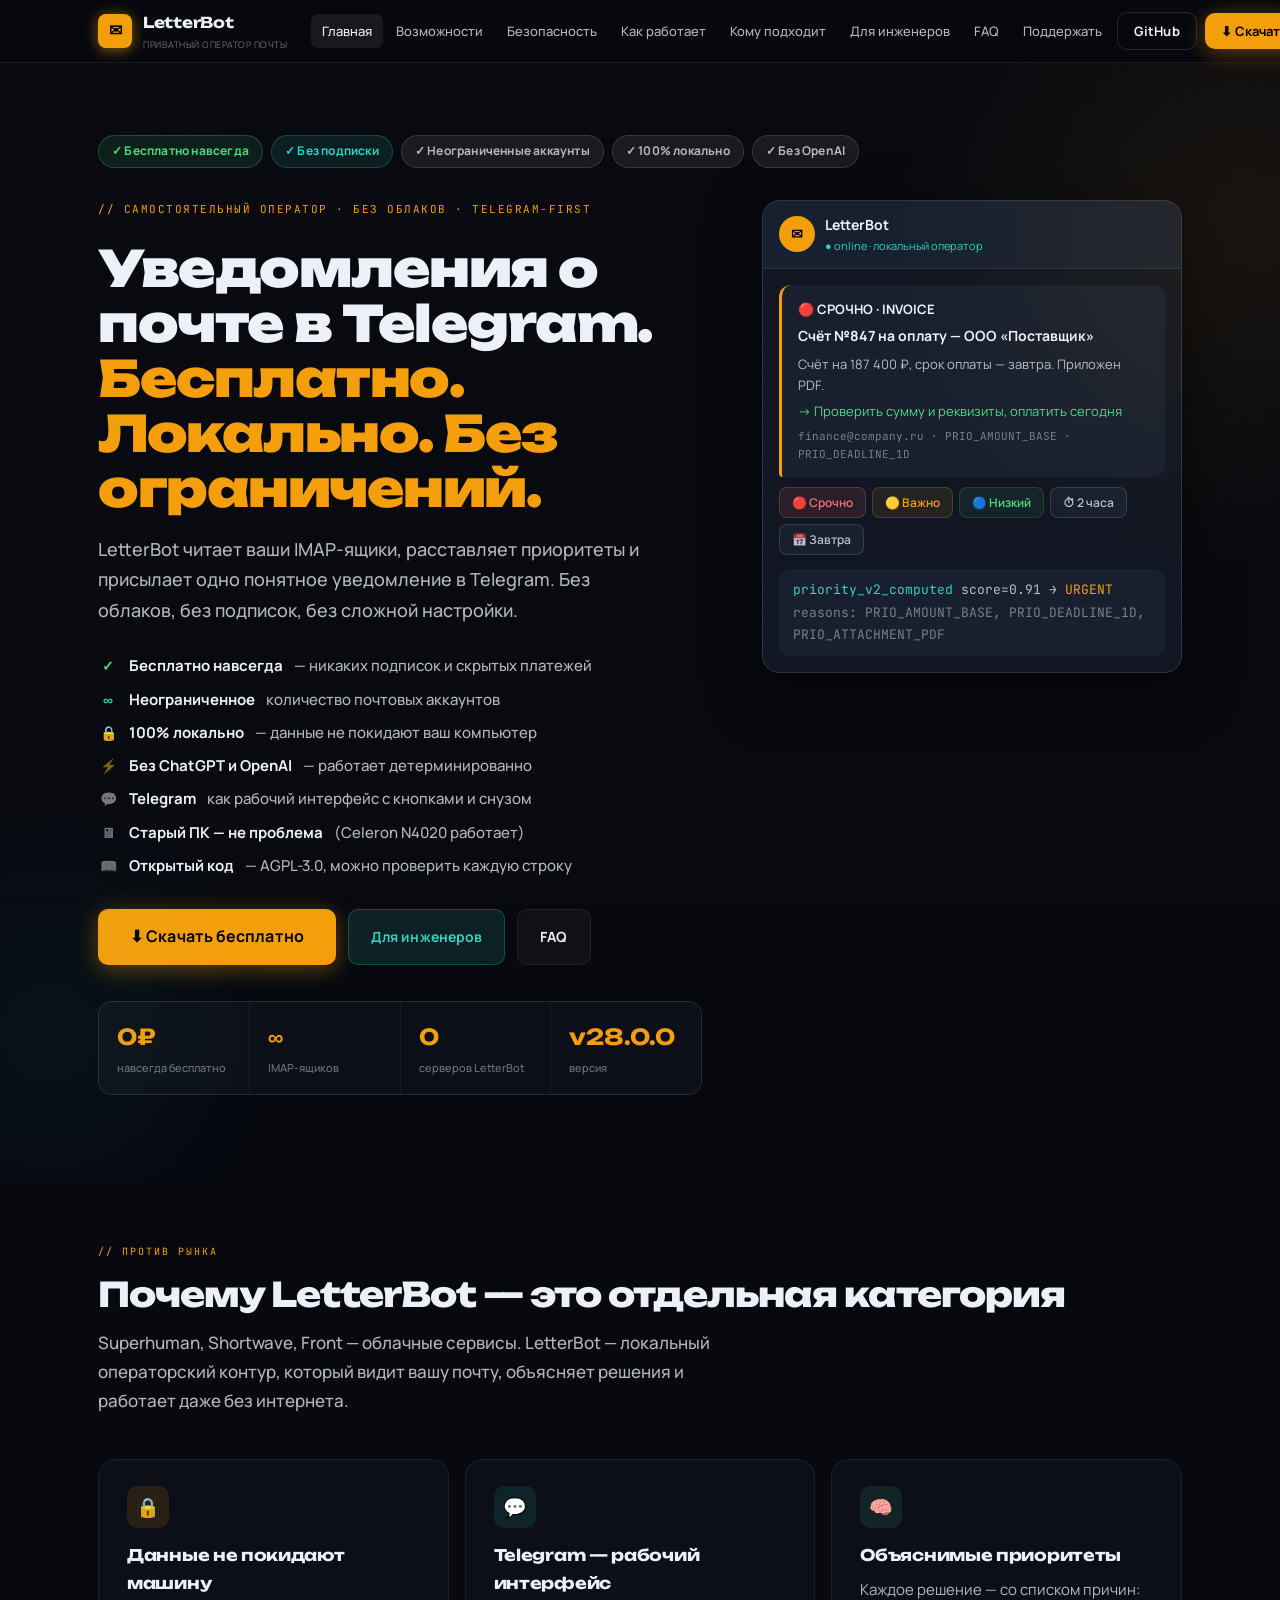
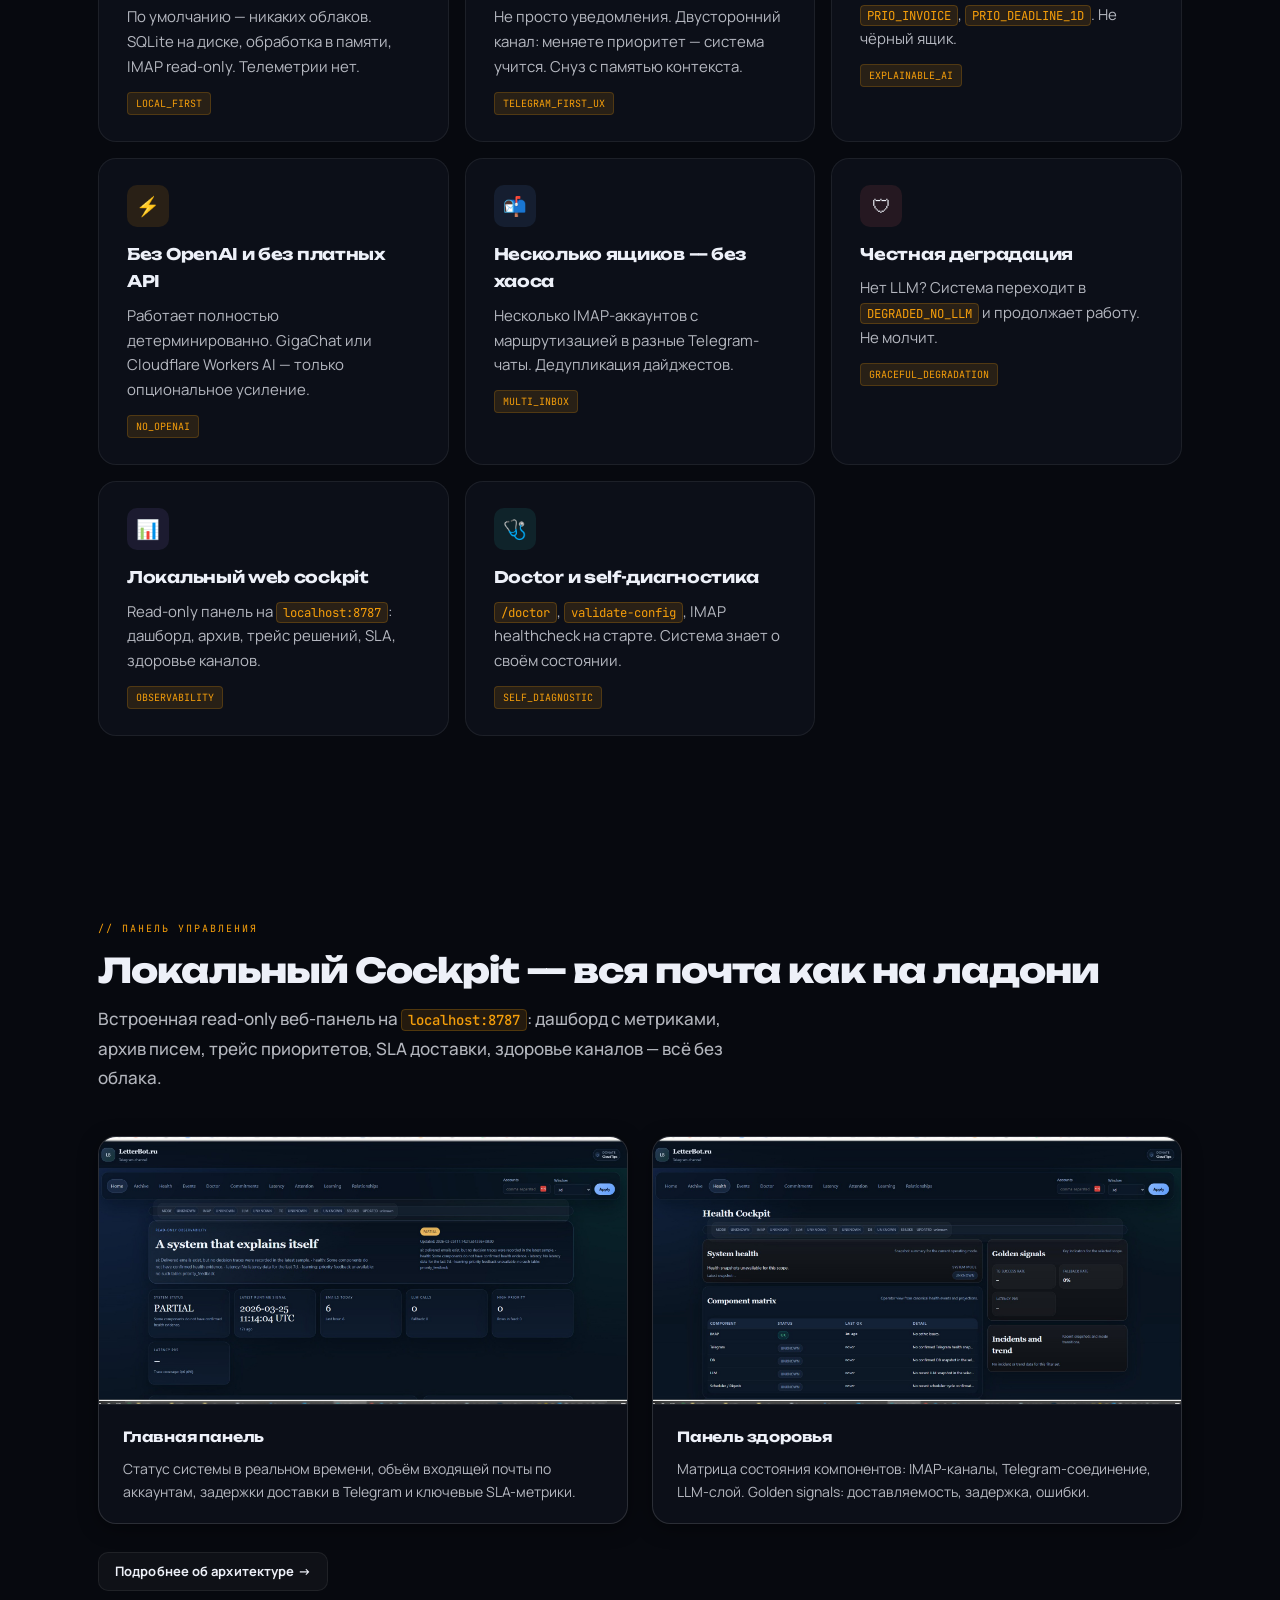
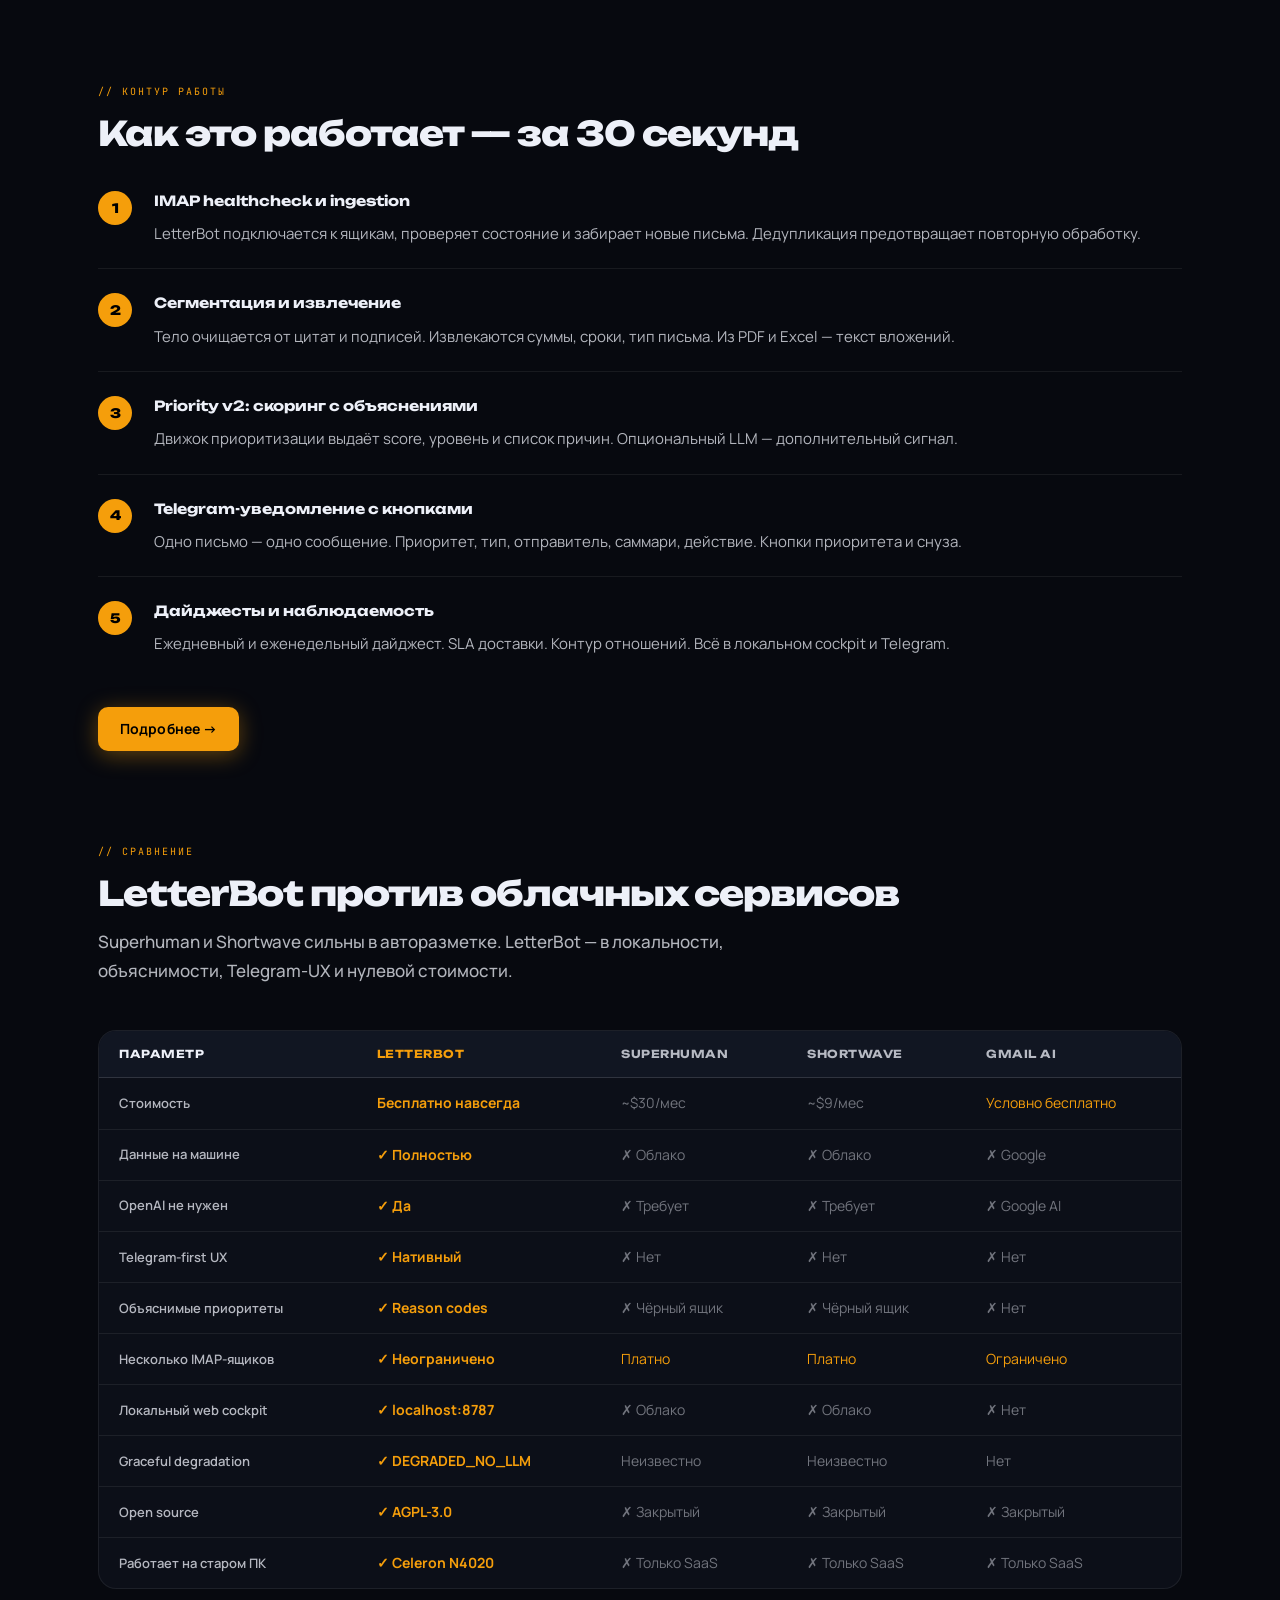
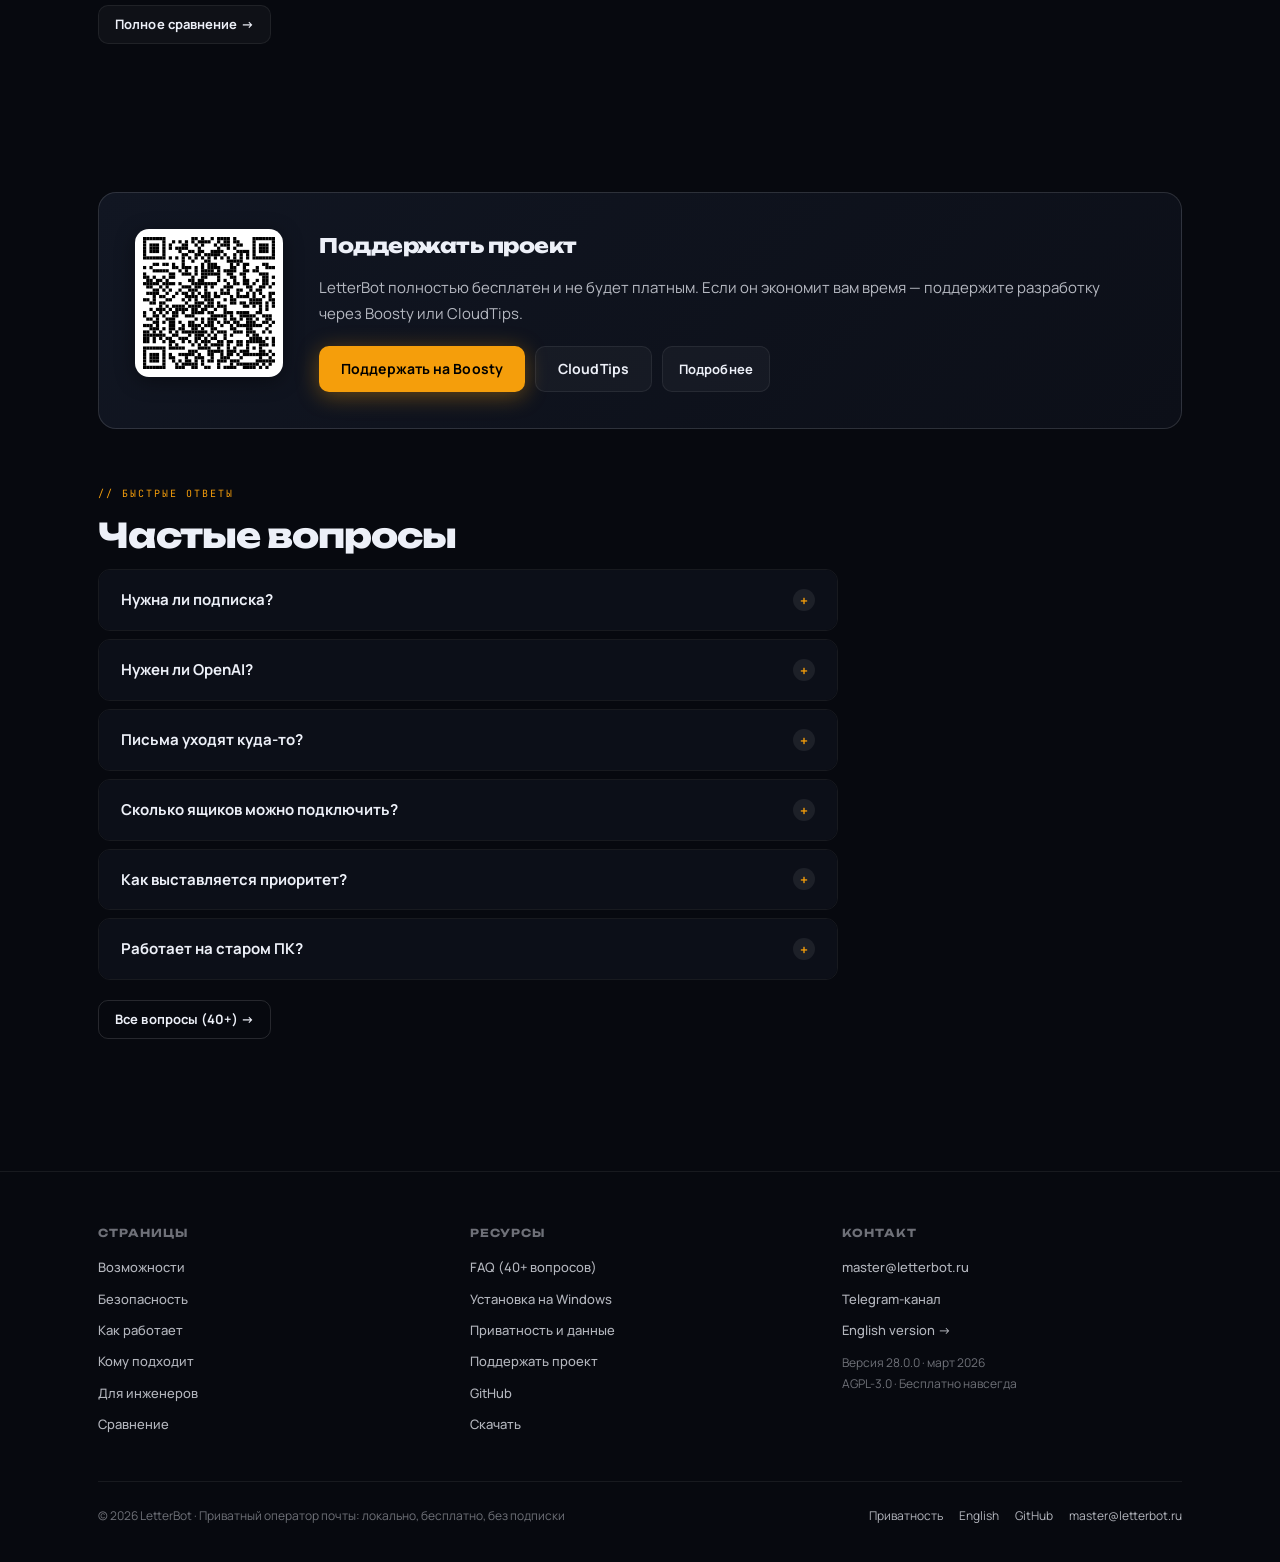
==== index.html @ 7ba92b17 "🎨 Premium redesign of Russian LetterBot website Major improvements for better conversion and clarity" ====
<!DOCTYPE html>
<html lang="ru">
<head>
  <!-- Yandex.Metrika -->
  <script type="text/javascript">
  (function(m,e,t,r,i,k,a){
      m[i]=m[i]||function(){(m[i].a=m[i].a||[]).push(arguments)};
      m[i].l=1*new Date();
      for (var j = 0; j < document.scripts.length; j++) {if (document.scripts[j].src === r) { return; }}
      k=e.createElement(t),a=e.getElementsByTagName(t)[0],k.async=1,k.src=r,a.parentNode.insertBefore(k,a)
  })(window, document,'script','https://mc.yandex.ru/metrika/tag.js?id=108155411', 'ym');
  ym(108155411, 'init', {ssr:true, webvisor:true, clickmap:true, ecommerce:"dataLayer", referrer: document.referrer, url: location.href, accurateTrackBounce:true, trackLinks:true});
  </script>
  <noscript><div><img src="https://mc.yandex.ru/watch/108155411" style="position:absolute; left:-9999px;" alt=""></div></noscript>
  <!-- /Yandex.Metrika -->

  <meta charset="UTF-8">
  <meta name="viewport" content="width=device-width,initial-scale=1.0">
  <title>LetterBot — бесплатный почтовый помощник: неограниченные аккаунты, Telegram, локально</title>
  <meta name="description" content="LetterBot бесплатно читает неограниченное количество IMAP-ящиков, расставляет приоритеты и шлёт понятные уведомления в Telegram. 100% локально, без подписки, без OpenAI, без серверов.">
  <meta name="keywords" content="LetterBot, почтовый помощник, IMAP, Telegram, бесплатная почта, без подписки, локальная почта, почтовые уведомления">
  <meta name="theme-color" content="#07090f">
  <meta name="robots" content="index, follow">
  <meta name="author" content="LetterBot">
  <link rel="canonical" href="https://letterbot.ru/">

  <!-- Open Graph -->
  <meta property="og:title" content="LetterBot — бесплатно, без подписки, неограниченные ящики">
  <meta property="og:description" content="Почтовый помощник в Telegram. Неограниченное количество IMAP-аккаунтов. 100% локально. Бесплатно навсегда. Без OpenAI.">
  <meta property="og:type" content="website">
  <meta property="og:url" content="https://letterbot.ru/">
  <meta property="og:image" content="https://letterbot.ru/assets/og.png">
  <meta property="og:locale" content="ru_RU">

  <!-- Twitter -->
  <meta name="twitter:card" content="summary_large_image">
  <meta name="twitter:title" content="LetterBot — бесплатный помощник для почты">
  <meta name="twitter:description" content="Неограниченные IMAP-аккаунты, приоритеты, уведомления в Telegram. Бесплатно, локально, без подписки.">
  <meta name="twitter:image" content="https://letterbot.ru/assets/og.png">

  <!-- Hreflang -->
  <link rel="alternate" hreflang="en" href="https://sergiothefirst.github.io/letterbot_site/">
  <link rel="alternate" hreflang="ru" href="https://letterbot.ru/">

  <!-- Favicons -->
  <link rel="icon" href="favicon.svg" type="image/svg+xml">
  <link rel="icon" type="image/png" href="/favicon.png">
  <link rel="manifest" href="site.webmanifest">

  <!-- Stylesheet -->
  <link rel="stylesheet" href="assets/styles.css">

  <!-- Config -->
  <script src="assets/config.js"></script>

  <!-- Structured Data -->
  <script type="application/ld+json">{
  "@context": "https://schema.org",
  "@graph": [
    {
      "@type": "Organization",
      "name": "LetterBot",
      "url": "https://letterbot.ru/",
      "logo": "https://letterbot.ru/assets/logo.svg",
      "sameAs": ["https://github.com/SergioTheFirst/letterbot"]
    },
    {
      "@type": "SoftwareApplication",
      "name": "LetterBot",
      "applicationCategory": "BusinessApplication",
      "operatingSystem": "Windows 10, Windows 11",
      "url": "https://letterbot.ru/",
      "downloadUrl": "https://github.com/SergioTheFirst/letterbot/releases/latest",
      "softwareVersion": "28.0.0",
      "dateModified": "2026-03-13",
      "description": "LetterBot — бесплатный почтовый помощник с поддержкой неограниченного количества IMAP-аккаунтов. Читает почту локально, расставляет приоритеты и отправляет уведомления в Telegram. Без подписки, без OpenAI, без серверов LetterBot.",
      "offers": {
        "@type": "Offer",
        "price": "0",
        "priceCurrency": "RUB"
      },
      "featureList": [
        "Неограниченное количество IMAP-аккаунтов",
        "Полностью локальная обработка",
        "Telegram-уведомления с приоритетами",
        "Работает без OpenAI",
        "Без подписки навсегда",
        "Веб-кокпит на localhost:8787",
        "Открытый исходный код AGPL-3.0"
      ]
    },
    {
      "@type": "FAQPage",
      "mainEntity": [
        {
          "@type": "Question",
          "name": "Сколько стоит LetterBot?",
          "acceptedAnswer": {
            "@type": "Answer",
            "text": "LetterBot полностью бесплатен. Нет подписки, нет скрытых платежей. AGPL-3.0 лицензия."
          }
        },
        {
          "@type": "Question",
          "name": "Сколько почтовых аккаунтов можно подключить?",
          "acceptedAnswer": {
            "@type": "Answer",
            "text": "Неограниченное количество IMAP-аккаунтов. Каждый маршрутизируется в отдельный Telegram-чат."
          }
        },
        {
          "@type": "Question",
          "name": "Нужен ли OpenAI?",
          "acceptedAnswer": {
            "@type": "Answer",
            "text": "Нет. LetterBot работает без OpenAI. Детерминированное ядро не требует внешних AI."
          }
        },
        {
          "@type": "Question",
          "name": "Куда уходят письма?",
          "acceptedAnswer": {
            "@type": "Answer",
            "text": "Только на ваш компьютер. Всё локально. Серверов LetterBot не существует."
          }
        }
      ]
    }
  ]
}</script>
</head>
<body>
  <a class="skip-link" href="#content">Перейти к содержимому</a>

  <!-- NAV -->
  <nav class="nav">
    <div class="wrap nav-inner">
      <a class="brand" href="index.html">
        <div class="brand-icon">✉</div>
        <span>LetterBot<span class="brand-tag">приватный оператор почты</span></span>
      </a>
      <div class="nav-links">
        <a href="index.html" aria-current="page">Главная</a>
        <a href="vozmozhnosti.html">Возможности</a>
        <a href="bezopasnost.html">Безопасность</a>
        <a href="kak-rabotaet.html">Как работает</a>
        <a href="komu-podhodit.html">Кому подходит</a>
        <a href="dlya-inzhenerov.html">Для инженеров</a>
        <a href="faq.html">FAQ</a>
        <a href="podderzhka.html">Поддержать</a>
      </div>
      <div class="nav-end">
        <a class="btn btn-outline btn-sm" href="#" data-lb-github="">GitHub</a>
        <a class="btn btn-amber btn-sm" href="#" data-lb-releases="">⬇ Скачать</a>
      </div>
      <button class="mob-btn" id="mob-toggle" aria-expanded="false" aria-label="Меню">☰</button>
    </div>
    <div class="mob-nav" id="mob-nav">
      <a href="index.html" aria-current="page">Главная</a>
      <a href="vozmozhnosti.html">Возможности</a>
      <a href="bezopasnost.html">Безопасность</a>
      <a href="kak-rabotaet.html">Как работает</a>
      <a href="komu-podhodit.html">Кому подходит</a>
      <a href="dlya-inzhenerov.html">Для инженеров</a>
      <a href="faq.html">FAQ</a>
      <a href="podderzhka.html">Поддержать</a>
      <a class="btn btn-amber" href="#" data-lb-releases="" style="margin-top:8px">⬇ Скачать бесплатно</a>
    </div>
  </nav>

  <main id="content">
    <!-- HERO -->
    <section class="hero">
      <div class="wrap">
        <!-- Top feature strip -->
        <div class="hero-top-strip">
          <span class="htag green">✓ Бесплатно навсегда</span>
          <span class="htag teal">✓ Без подписки</span>
          <span class="htag">✓ Неограниченные аккаунты</span>
          <span class="htag">✓ 100% локально</span>
          <span class="htag">✓ Без OpenAI</span>
        </div>

        <div class="hero-grid">
          <!-- Left: Text content -->
          <div>
            <p class="eyebrow">// самостоятельный оператор · без облаков · telegram-first</p>
            <h1>Уведомления о почте в Telegram.<br><span class="h1-highlight">Бесплатно. Локально. Без ограничений.</span></h1>

            <p class="hero-lead">LetterBot читает ваши IMAP-ящики, расставляет приоритеты и присылает одно понятное уведомление в Telegram. Без облаков, без подписок, без сложной настройки.</p>

            <!-- Advantages list -->
            <ul class="adv-list">
              <li><span class="adv-icon green">✓</span><strong>Бесплатно навсегда</strong> — никаких подписок и скрытых платежей</li>
              <li><span class="adv-icon teal">∞</span><strong>Неограниченное</strong> количество почтовых аккаунтов</li>
              <li><span class="adv-icon amber">🔒</span><strong>100% локально</strong> — данные не покидают ваш компьютер</li>
              <li><span class="adv-icon">⚡</span><strong>Без ChatGPT и OpenAI</strong> — работает детерминированно</li>
              <li><span class="adv-icon">💬</span><strong>Telegram</strong> как рабочий интерфейс с кнопками и снузом</li>
              <li><span class="adv-icon">🖥</span><strong>Старый ПК — не проблема</strong> (Celeron N4020 работает)</li>
              <li><span class="adv-icon">📖</span><strong>Открытый код</strong> — AGPL-3.0, можно проверить каждую строку</li>
            </ul>

            <div class="hero-actions">
              <a class="btn btn-amber btn-lg" href="#" data-lb-releases="">⬇ Скачать бесплатно</a>
              <a class="btn btn-teal" href="dlya-inzhenerov.html">Для инженеров</a>
              <a class="btn btn-ghost" href="faq.html">FAQ</a>
            </div>

            <!-- Stats bar with 4 columns -->
            <div class="hero-stats">
              <div class="stat">
                <span class="stat-val">0₽</span>
                <div class="stat-label">навсегда бесплатно</div>
              </div>
              <div class="stat">
                <span class="stat-val">∞</span>
                <div class="stat-label">IMAP-ящиков</div>
              </div>
              <div class="stat">
                <span class="stat-val">0</span>
                <div class="stat-label">серверов LetterBot</div>
              </div>
              <div class="stat">
                <span class="stat-val">v<span data-lb-ver=""></span></span>
                <div class="stat-label">версия</div>
              </div>
            </div>
          </div>

          <!-- Right: Telegram mock -->
          <div>
            <div class="tg-card">
              <div class="tg-header">
                <div class="tg-avatar">✉</div>
                <div>
                  <div class="tg-name">LetterBot</div>
                  <div class="tg-sub">● online · локальный оператор</div>
                </div>
              </div>
              <div class="tg-body">
                <div class="tg-msg">
                  <div class="pri">🔴 СРОЧНО · INVOICE</div>
                  <div class="subject">Счёт №847 на оплату — ООО «Поставщик»</div>
                  <p style="font-size:13px;color:var(--muted);margin-top:6px">Счёт на 187 400 ₽, срок оплаты — завтра. Приложен PDF.</p>
                  <div class="action">→ Проверить сумму и реквизиты, оплатить сегодня</div>
                  <div class="meta">finance@company.ru · PRIO_AMOUNT_BASE · PRIO_DEADLINE_1D</div>
                </div>
                <div class="tg-btns">
                  <button class="tg-btn hi">🔴 Срочно</button>
                  <button class="tg-btn med">🟡 Важно</button>
                  <button class="tg-btn lo">🔵 Низкий</button>
                  <button class="tg-btn">⏱ 2 часа</button>
                  <button class="tg-btn">📅 Завтра</button>
                </div>
                <div style="margin-top:14px;padding:10px 14px;background:var(--ink4);border-radius:10px;font-size:13px;color:var(--muted);font-family:var(--font-m)">
                  <span style="color:var(--teal)">priority_v2_computed</span> score=0.91 → <span style="color:var(--amber)">URGENT</span><br>
                  <span style="color:var(--muted2)">reasons: PRIO_AMOUNT_BASE, PRIO_DEADLINE_1D, PRIO_ATTACHMENT_PDF</span>
                </div>
              </div>
            </div>
          </div>
        </div>
      </div>
    </section>

    <!-- WHY LETTERBOT -->
    <section class="section" style="padding-top:60px">
      <div class="wrap">
        <p class="section-eyebrow">// против рынка</p>
        <h2>Почему LetterBot — это отдельная категория</h2>
        <p class="section-lead">Superhuman, Shortwave, Front — облачные сервисы. LetterBot — локальный операторский контур, который видит вашу почту, объясняет решения и работает даже без интернета.</p>
        <div class="feature-grid">
          <div class="fcard">
            <div class="fcard-icon amber">🔒</div>
            <h3>Данные не покидают машину</h3>
            <p>По умолчанию — никаких облаков. SQLite на диске, обработка в памяти, IMAP read-only. Телеметрии нет.</p>
            <span class="fcard-tag">LOCAL_FIRST</span>
          </div>
          <div class="fcard">
            <div class="fcard-icon teal">💬</div>
            <h3>Telegram — рабочий интерфейс</h3>
            <p>Не просто уведомления. Двусторонний канал: меняете приоритет — система учится. Снуз с памятью контекста.</p>
            <span class="fcard-tag">TELEGRAM_FIRST_UX</span>
          </div>
          <div class="fcard">
            <div class="fcard-icon green">🧠</div>
            <h3>Объяснимые приоритеты</h3>
            <p>Каждое решение — со списком причин: <code>PRIO_INVOICE</code>, <code>PRIO_DEADLINE_1D</code>. Не чёрный ящик.</p>
            <span class="fcard-tag">EXPLAINABLE_AI</span>
          </div>
          <div class="fcard">
            <div class="fcard-icon amber">⚡</div>
            <h3>Без OpenAI и без платных API</h3>
            <p>Работает полностью детерминированно. GigaChat или Cloudflare Workers AI — только опциональное усиление.</p>
            <span class="fcard-tag">NO_OPENAI</span>
          </div>
          <div class="fcard">
            <div class="fcard-icon blue">📬</div>
            <h3>Несколько ящиков — без хаоса</h3>
            <p>Несколько IMAP-аккаунтов с маршрутизацией в разные Telegram-чаты. Дедупликация дайджестов.</p>
            <span class="fcard-tag">MULTI_INBOX</span>
          </div>
          <div class="fcard">
            <div class="fcard-icon red">🛡</div>
            <h3>Честная деградация</h3>
            <p>Нет LLM? Система переходит в <code>DEGRADED_NO_LLM</code> и продолжает работу. Не молчит.</p>
            <span class="fcard-tag">GRACEFUL_DEGRADATION</span>
          </div>
          <div class="fcard">
            <div class="fcard-icon purple">📊</div>
            <h3>Локальный web cockpit</h3>
            <p>Read-only панель на <code>localhost:8787</code>: дашборд, архив, трейс решений, SLA, здоровье каналов.</p>
            <span class="fcard-tag">OBSERVABILITY</span>
          </div>
          <div class="fcard">
            <div class="fcard-icon teal">🩺</div>
            <h3>Doctor и self-диагностика</h3>
            <p><code>/doctor</code>, <code>validate-config</code>, IMAP healthcheck на старте. Система знает о своём состоянии.</p>
            <span class="fcard-tag">SELF_DIAGNOSTIC</span>
          </div>
        </div>
      </div>
    </section>

    <!-- COCKPIT SCREENSHOTS -->
    <section class="section">
      <div class="wrap">
        <p class="section-eyebrow">// панель управления</p>
        <h2>Локальный Cockpit — вся почта как на ладони</h2>
        <p class="section-lead">Встроенная read-only веб-панель на <code>localhost:8787</code>: дашборд с метриками, архив писем, трейс приоритетов, SLA доставки, здоровье каналов — всё без облака.</p>
        <div class="cockpit-grid">
          <figure class="cockpit-card">
            <img src="assets/cockpit-home.jpg" alt="LetterBot Cockpit — главная панель со статусом системы, объёмом почты и задержками" loading="lazy">
            <figcaption>
              <strong>Главная панель</strong>
              <p>Статус системы в реальном времени, объём входящей почты по аккаунтам, задержки доставки в Telegram и ключевые SLA-метрики.</p>
            </figcaption>
          </figure>
          <figure class="cockpit-card">
            <img src="assets/cockpit-health.jpg" alt="LetterBot Health Dashboard — матрица состояния компонентов и golden signals" loading="lazy">
            <figcaption>
              <strong>Панель здоровья</strong>
              <p>Матрица состояния компонентов: IMAP-каналы, Telegram-соединение, LLM-слой. Golden signals: доставляемость, задержка, ошибки.</p>
            </figcaption>
          </figure>
        </div>
        <div style="margin-top:28px">
          <a class="btn btn-ghost btn-sm" href="dlya-inzhenerov.html">Подробнее об архитектуре →</a>
        </div>
      </div>
    </section>

    <!-- HOW IT WORKS BRIEF -->
    <section class="section" style="padding-top:0">
      <div class="wrap">
        <p class="section-eyebrow">// контур работы</p>
        <h2>Как это работает — за 30 секунд</h2>
        <div class="steps">
          <div class="step">
            <div class="step-num">1</div>
            <div class="step-body">
              <h4>IMAP healthcheck и ingestion</h4>
              <p>LetterBot подключается к ящикам, проверяет состояние и забирает новые письма. Дедупликация предотвращает повторную обработку.</p>
            </div>
          </div>
          <div class="step">
            <div class="step-num">2</div>
            <div class="step-body">
              <h4>Сегментация и извлечение</h4>
              <p>Тело очищается от цитат и подписей. Извлекаются суммы, сроки, тип письма. Из PDF и Excel — текст вложений.</p>
            </div>
          </div>
          <div class="step">
            <div class="step-num">3</div>
            <div class="step-body">
              <h4>Priority v2: скоринг с объяснениями</h4>
              <p>Движок приоритизации выдаёт score, уровень и список причин. Опциональный LLM — дополнительный сигнал.</p>
            </div>
          </div>
          <div class="step">
            <div class="step-num">4</div>
            <div class="step-body">
              <h4>Telegram-уведомление с кнопками</h4>
              <p>Одно письмо — одно сообщение. Приоритет, тип, отправитель, саммари, действие. Кнопки приоритета и снуза.</p>
            </div>
          </div>
          <div class="step">
            <div class="step-num">5</div>
            <div class="step-body">
              <h4>Дайджесты и наблюдаемость</h4>
              <p>Ежедневный и еженедельный дайджест. SLA доставки. Контур отношений. Всё в локальном cockpit и Telegram.</p>
            </div>
          </div>
        </div>
        <div style="margin-top:28px">
          <a class="btn btn-amber" href="kak-rabotaet.html">Подробнее →</a>
        </div>
      </div>
    </section>

    <!-- COMPARISON TABLE -->
    <section class="section" style="padding-top:0">
      <div class="wrap">
        <p class="section-eyebrow">// сравнение</p>
        <h2>LetterBot против облачных сервисов</h2>
        <p class="section-lead">Superhuman и Shortwave сильны в авторазметке. LetterBot — в локальности, объяснимости, Telegram-UX и нулевой стоимости.</p>
        <div class="table-wrap">
          <table class="cmp-table">
            <thead>
              <tr>
                <th>Параметр</th>
                <th class="lb-col">LetterBot</th>
                <th>Superhuman</th>
                <th>Shortwave</th>
                <th>Gmail AI</th>
              </tr>
            </thead>
            <tbody>
              <tr>
                <td>Стоимость</td>
                <td class="lb-col cmp-yes">Бесплатно навсегда</td>
                <td class="cmp-no">~$30/мес</td>
                <td class="cmp-no">~$9/мес</td>
                <td class="cmp-part">Условно бесплатно</td>
              </tr>
              <tr>
                <td>Данные на машине</td>
                <td class="lb-col cmp-yes">✓ Полностью</td>
                <td class="cmp-no">✗ Облако</td>
                <td class="cmp-no">✗ Облако</td>
                <td class="cmp-no">✗ Google</td>
              </tr>
              <tr>
                <td>OpenAI не нужен</td>
                <td class="lb-col cmp-yes">✓ Да</td>
                <td class="cmp-no">✗ Требует</td>
                <td class="cmp-no">✗ Требует</td>
                <td class="cmp-no">✗ Google AI</td>
              </tr>
              <tr>
                <td>Telegram-first UX</td>
                <td class="lb-col cmp-yes">✓ Нативный</td>
                <td class="cmp-no">✗ Нет</td>
                <td class="cmp-no">✗ Нет</td>
                <td class="cmp-no">✗ Нет</td>
              </tr>
              <tr>
                <td>Объяснимые приоритеты</td>
                <td class="lb-col cmp-yes">✓ Reason codes</td>
                <td class="cmp-no">✗ Чёрный ящик</td>
                <td class="cmp-no">✗ Чёрный ящик</td>
                <td class="cmp-no">✗ Нет</td>
              </tr>
              <tr>
                <td>Несколько IMAP-ящиков</td>
                <td class="lb-col cmp-yes">✓ Неограничено</td>
                <td class="cmp-part">Платно</td>
                <td class="cmp-part">Платно</td>
                <td class="cmp-part">Ограничено</td>
              </tr>
              <tr>
                <td>Локальный web cockpit</td>
                <td class="lb-col cmp-yes">✓ localhost:8787</td>
                <td class="cmp-no">✗ Облако</td>
                <td class="cmp-no">✗ Облако</td>
                <td class="cmp-no">✗ Нет</td>
              </tr>
              <tr>
                <td>Graceful degradation</td>
                <td class="lb-col cmp-yes">✓ DEGRADED_NO_LLM</td>
                <td class="cmp-no">Неизвестно</td>
                <td class="cmp-no">Неизвестно</td>
                <td class="cmp-no">Нет</td>
              </tr>
              <tr>
                <td>Open source</td>
                <td class="lb-col cmp-yes">✓ AGPL-3.0</td>
                <td class="cmp-no">✗ Закрытый</td>
                <td class="cmp-no">✗ Закрытый</td>
                <td class="cmp-no">✗ Закрытый</td>
              </tr>
              <tr>
                <td>Работает на старом ПК</td>
                <td class="lb-col cmp-yes">✓ Celeron N4020</td>
                <td class="cmp-no">✗ Только SaaS</td>
                <td class="cmp-no">✗ Только SaaS</td>
                <td class="cmp-no">✗ Только SaaS</td>
              </tr>
            </tbody>
          </table>
        </div>
        <div style="margin-top:16px">
          <a class="btn btn-ghost btn-sm" href="sravnenie.html">Полное сравнение →</a>
        </div>
      </div>
    </section>

    <!-- DONATE -->
    <section class="section-sm">
      <div class="wrap">
        <div class="donate-box">
          <div class="donate-qr">
            <img src="assets/boosty_qr.svg" alt="QR-код для поддержки LetterBot через Boosty">
          </div>
          <div class="donate-text">
            <h3>Поддержать проект</h3>
            <p class="donate-lead">LetterBot полностью бесплатен и не будет платным. Если он экономит вам время — поддержите разработку через Boosty или CloudTips.</p>
            <div class="donate-btns">
              <a class="btn btn-amber" href="#" data-lb-boosty="" target="_blank" rel="noopener">Поддержать на Boosty</a>
              <a class="btn btn-ghost" href="#" data-lb-cloudtips="" target="_blank" rel="noopener">CloudTips</a>
              <a class="btn btn-ghost btn-sm" href="podderzhka.html">Подробнее</a>
            </div>
          </div>
        </div>
      </div>
    </section>

    <!-- FAQ QUICK -->
    <section class="section" style="padding-top:0">
      <div class="wrap">
        <p class="section-eyebrow">// быстрые ответы</p>
        <h2>Частые вопросы</h2>
        <div class="faq-list" style="max-width:740px">
          <div class="faq-item" data-faq="" data-sec="main">
            <div class="faq-q"><span class="faq-q-text">Нужна ли подписка?</span><span class="faq-ic">+</span></div>
            <div class="faq-body">Нет. LetterBot бесплатен навсегда. AGPL-3.0 open source. Без freemium, без скрытых платежей. Поддержка — добровольная.</div>
          </div>
          <div class="faq-item" data-faq="" data-sec="main">
            <div class="faq-q"><span class="faq-q-text">Нужен ли OpenAI?</span><span class="faq-ic">+</span></div>
            <div class="faq-body">Нет. OpenAI не требуется. По умолчанию LetterBot работает в детерминированном режиме без внешних AI. GigaChat и Cloudflare Workers AI — опциональные усилители.</div>
          </div>
          <div class="faq-item" data-faq="" data-sec="main">
            <div class="faq-q"><span class="faq-q-text">Письма уходят куда-то?</span><span class="faq-ic">+</span></div>
            <div class="faq-body">Нет. Обработка локальная. SQLite на вашем компьютере. Никаких серверов LetterBot не существует. Единственные внешние соединения — ваш IMAP-сервер и Telegram Bot API.</div>
          </div>
          <div class="faq-item" data-faq="" data-sec="main">
            <div class="faq-q"><span class="faq-q-text">Сколько ящиков можно подключить?</span><span class="faq-ic">+</span></div>
            <div class="faq-body">Неограниченное количество IMAP-аккаунтов. Каждый маршрутизируется в отдельный Telegram-чат. Дайджесты не дублируются.</div>
          </div>
          <div class="faq-item" data-faq="" data-sec="main">
            <div class="faq-q"><span class="faq-q-text">Как выставляется приоритет?</span><span class="faq-ic">+</span></div>
            <div class="faq-body">Детерминированный движок Priority v2: анализирует тип письма, сумму, срок, вложения, историю отправителя. Каждое решение содержит список причин.</div>
          </div>
          <div class="faq-item" data-faq="" data-sec="main">
            <div class="faq-q"><span class="faq-q-text">Работает на старом ПК?</span><span class="faq-ic">+</span></div>
            <div class="faq-body">Да. Протестировано на Intel Celeron N4020, 3 ГБ RAM. One-folder release: распаковать, заполнить .ini, запустить .bat.</div>
          </div>
        </div>
        <div style="margin-top:20px">
          <a class="btn btn-outline btn-sm" href="faq.html">Все вопросы (40+) →</a>
        </div>
      </div>
    </section>
  </main>

  <!-- FOOTER -->
  <footer class="footer">
    <div class="wrap">
      <div class="footer-grid">
        <div class="footer-col">
          <h4>Страницы</h4>
          <a href="vozmozhnosti.html">Возможности</a>
          <a href="bezopasnost.html">Безопасность</a>
          <a href="kak-rabotaet.html">Как работает</a>
          <a href="komu-podhodit.html">Кому подходит</a>
          <a href="dlya-inzhenerov.html">Для инженеров</a>
          <a href="sravnenie.html">Сравнение</a>
        </div>
        <div class="footer-col">
          <h4>Ресурсы</h4>
          <a href="faq.html">FAQ (40+ вопросов)</a>
          <a href="ustanovka-windows.html">Установка на Windows</a>
          <a href="bezopasnost.html">Приватность и данные</a>
          <a href="podderzhka.html">Поддержать проект</a>
          <a href="#" data-lb-github="">GitHub</a>
          <a href="#" data-lb-releases="">Скачать</a>
        </div>
        <div class="footer-col">
          <h4>Контакт</h4>
          <a href="mailto:master@letterbot.ru">master@letterbot.ru</a>
          <a href="#" data-lb-telegram="">Telegram-канал</a>
          <a href="#" data-lb-en="">English version →</a>
          <div style="margin-top:12px;font-size:12px;color:var(--muted2)">
            Версия <span data-lb-ver=""></span> · <span data-lb-updated=""></span><br>
            AGPL-3.0 · Бесплатно навсегда
          </div>
        </div>
      </div>
      <div class="footer-bottom">
        <span>© <span id="year"></span> LetterBot · Приватный оператор почты: локально, бесплатно, без подписки</span>
        <div style="display:flex;gap:16px">
          <a href="bezopasnost.html">Приватность</a>
          <a href="#" data-lb-en="">English</a>
          <a href="#" data-lb-github="">GitHub</a>
          <a href="mailto:master@letterbot.ru">master@letterbot.ru</a>
        </div>
      </div>
    </div>
  </footer>

  <script src="assets/main.js" defer></script>
  <!-- Cloudflare Web Analytics -->
  <script defer src="https://static.cloudflareinsights.com/beacon.min.js" data-cf-beacon='{"token": "34885cf1632e48f6a57eb28987edbba8"}'></script>
</body>
</html>
---- assets/styles.css ----
/* ======================================================
   LetterBot RU — Premium Stylesheet v4
   Direction: dark ink · amber glow · mono accents · editorial
   Fonts: Unbounded (display) + Manrope (body) + JetBrains Mono
   ====================================================== */

@import url('https://fonts.googleapis.com/css2?family=Unbounded:wght@400;600;700;900&family=Manrope:wght@300;400;500;600;700&family=JetBrains+Mono:wght@400;500&display=swap');

/* ── tokens ── */
:root {
  --ink:      #07090f;
  --ink2:     #0c0f18;
  --ink3:     #111622;
  --ink4:     #18202f;
  --ink5:     #1f2a3d;
  --line:     rgba(255,255,255,0.07);
  --line2:    rgba(255,255,255,0.13);
  --amber:    #f59e0b;
  --amber2:   #d97706;
  --amber3:   rgba(245,158,11,0.12);
  --teal:     #2dd4bf;
  --green:    #4ade80;
  --red:      #f87171;
  --blue:     #60a5fa;
  --purple:   #a78bfa;
  --text:     #edf0f8;
  --muted:    rgba(237,240,248,0.75);
  --muted2:   rgba(237,240,248,0.45);
  --surface:  rgba(255,255,255,0.035);
  --surface2: rgba(255,255,255,0.07);
  --surface3: rgba(255,255,255,0.10);
  --radius:   10px;
  --radius2:  18px;
  --shadow:   0 16px 56px rgba(0,0,0,0.65);
  --shadow2:  0 4px 20px rgba(0,0,0,0.4);
  --font-h:   'Unbounded', sans-serif;
  --font-b:   'Manrope', sans-serif;
  --font-m:   'JetBrains Mono', monospace;
  --max:      1140px;
}

/* ── reset ── */
*,*::before,*::after{box-sizing:border-box;margin:0;padding:0}
html{scroll-behavior:smooth}
body{
  font-family:var(--font-b);
  background:var(--ink);
  color:var(--text);
  line-height:1.72;
  font-size:17px;
  -webkit-font-smoothing:antialiased;
  overflow-x:hidden;
}
a{color:var(--amber);text-decoration:none}
a:hover{text-decoration:underline;opacity:.9}
img{max-width:100%;display:block}
ul,ol{list-style:none}
figure{margin:0}

code,kbd{
  font-family:var(--font-m);
  font-size:.82em;
  background:var(--amber3);
  border:1px solid rgba(245,158,11,0.22);
  border-radius:4px;
  padding:1px 6px;
  color:var(--amber);
}

/* ── noise grain ── */
body::before{
  content:'';
  position:fixed;inset:0;
  background-image:url("data:image/svg+xml,%3Csvg xmlns='http://www.w3.org/2000/svg' width='300' height='300'%3E%3Cfilter id='n'%3E%3CfeTurbulence type='fractalNoise' baseFrequency='.8' numOctaves='4' stitchTiles='stitch'/%3E%3C/filter%3E%3Crect width='300' height='300' filter='url(%23n)' opacity='.045'/%3E%3C/svg%3E");
  pointer-events:none;z-index:0;opacity:.5;
}
body>*{position:relative;z-index:1}

/* ── layout ── */
.wrap{max-width:var(--max);margin:0 auto;padding:0 28px}
.section{padding:92px 0}
.section-sm{padding:56px 0}

/* ── nav ── */
.nav{
  position:sticky;top:0;z-index:200;
  background:rgba(7,9,15,.92);
  backdrop-filter:blur(22px) saturate(1.4);
  border-bottom:1px solid var(--line);
}
.nav-inner{
  display:flex;align-items:center;
  height:62px;gap:4px;
}
.brand{
  display:flex;align-items:center;gap:11px;
  font-family:var(--font-h);font-weight:700;font-size:15px;
  color:var(--text);letter-spacing:-.3px;
  white-space:nowrap;text-decoration:none;margin-right:20px;
  flex-shrink:0;
}
.brand:hover{text-decoration:none;opacity:.9}
.brand-icon{
  width:34px;height:34px;border-radius:8px;
  background:var(--amber);
  display:grid;place-items:center;
  font-size:16px;flex-shrink:0;
  box-shadow:0 2px 14px rgba(245,158,11,.55);
  color:#000;font-weight:700;
}
.brand-tag{
  display:block;font-size:9px;font-weight:400;
  color:var(--muted2);letter-spacing:.5px;text-transform:uppercase;
  font-family:var(--font-b);margin-top:1px;
}
.nav-links{
  display:flex;align-items:center;gap:2px;flex:1;
}
.nav-links a{
  font-size:13px;font-weight:500;color:var(--muted);
  padding:6px 11px;border-radius:7px;
  transition:color .18s,background .18s;
  white-space:nowrap;
}
.nav-links a:hover,.nav-links a[aria-current]{
  color:var(--text);background:var(--surface2);
  text-decoration:none;
}
.nav-end{display:flex;align-items:center;gap:8px;margin-left:auto}
.mob-btn{
  display:none;background:none;border:none;
  color:var(--text);font-size:20px;cursor:pointer;
  padding:6px;border-radius:7px;
  margin-left:auto;
}
.mob-nav{
  display:none;flex-direction:column;gap:4px;
  padding:16px 24px 20px;border-top:1px solid var(--line);
  background:var(--ink2);
}
.mob-nav a{font-size:15px;font-weight:500;padding:10px 0;color:var(--muted);border-bottom:1px solid var(--line)}
.mob-nav a:hover,.mob-nav a[aria-current]{color:var(--amber)}
.mob-nav.open{display:flex}

/* ── buttons ── */
.btn{
  display:inline-flex;align-items:center;gap:7px;
  padding:10px 22px;border-radius:10px;font-weight:700;
  font-size:14px;font-family:var(--font-b);
  cursor:pointer;border:none;transition:all .2s;
  text-decoration:none;white-space:nowrap;letter-spacing:.1px;
}
.btn:hover{text-decoration:none;transform:translateY(-1px)}
.btn-sm{padding:7px 16px;font-size:13px}
.btn-lg{padding:14px 32px;font-size:16px}
.btn-amber{background:var(--amber);color:#000;box-shadow:0 4px 22px rgba(245,158,11,.38)}
.btn-amber:hover{background:#fbbf24;box-shadow:0 6px 30px rgba(245,158,11,.55)}
.btn-outline{background:transparent;color:var(--text);border:1px solid var(--line2)}
.btn-outline:hover{background:var(--surface2);border-color:rgba(255,255,255,.2)}
.btn-ghost{background:var(--surface);color:var(--text);border:1px solid var(--line)}
.btn-ghost:hover{background:var(--surface2)}
.btn-teal{background:rgba(45,212,191,.12);color:var(--teal);border:1px solid rgba(45,212,191,.25)}
.btn-teal:hover{background:rgba(45,212,191,.22)}

/* ── hero ── */
.hero{
  padding:72px 0 88px;
  position:relative;overflow:hidden;
}
.hero::after{
  content:'';position:absolute;
  top:-220px;right:-340px;
  width:760px;height:760px;
  background:radial-gradient(circle,rgba(245,158,11,.07) 0%,transparent 65%);
  pointer-events:none;
}
.hero::before{
  content:'';position:absolute;
  bottom:-100px;left:-200px;
  width:500px;height:500px;
  background:radial-gradient(circle,rgba(45,212,191,.05) 0%,transparent 65%);
  pointer-events:none;z-index:0;
}

/* ── hero top strip ── */
.hero-top-strip{
  display:flex;flex-wrap:wrap;gap:8px;
  margin-bottom:32px;
}
.htag{
  font-size:12px;font-weight:700;
  padding:5px 13px;border-radius:20px;
  background:var(--surface2);border:1px solid var(--line2);
  color:var(--muted);letter-spacing:.2px;
  font-family:var(--font-b);
}
.htag.green{background:rgba(74,222,128,.1);border-color:rgba(74,222,128,.25);color:var(--green)}
.htag.teal{background:rgba(45,212,191,.1);border-color:rgba(45,212,191,.25);color:var(--teal)}
.htag.amber{background:var(--amber3);border-color:rgba(245,158,11,.28);color:var(--amber)}

.hero-grid{
  display:grid;grid-template-columns:1fr 420px;
  gap:60px;align-items:start;
}
.eyebrow{
  font-family:var(--font-m);font-size:11px;
  color:var(--amber);text-transform:uppercase;letter-spacing:1.5px;
  margin-bottom:22px;
}
.hero h1{
  font-family:var(--font-h);font-size:clamp(28px,4.2vw,50px);
  font-weight:900;line-height:1.1;letter-spacing:-1.5px;
  margin-bottom:18px;
}
.h1-highlight{
  color:var(--amber);display:inline;
}
.hero-lead{
  font-size:18px;color:var(--muted);line-height:1.72;
  max-width:560px;margin-bottom:28px;font-weight:500;
}

/* ── advantages list ── */
.adv-list{
  list-style:none;
  margin:0 0 32px;
  padding:0;
  display:flex;flex-direction:column;gap:10px;
}
.adv-list li{
  display:flex;align-items:baseline;gap:11px;
  font-size:15px;color:var(--muted);line-height:1.55;
  font-weight:500;
}
.adv-list li strong{
  color:var(--text);font-weight:700;
}
.adv-icon{
  flex-shrink:0;
  font-family:var(--font-h);font-size:14px;font-weight:800;
  color:var(--muted2);min-width:20px;text-align:center;
  line-height:1;
}
.adv-icon.green{color:var(--green)}
.adv-icon.teal{color:var(--teal)}
.adv-icon.amber{color:var(--amber)}

.hero-actions{display:flex;gap:12px;flex-wrap:wrap;margin-bottom:36px}

/* ── stats bar ── */
.hero-stats{
  display:grid;grid-template-columns:repeat(4,1fr);
  gap:1px;background:var(--line);border-radius:14px;overflow:hidden;
  border:1px solid var(--line);
}
.stat{
  background:var(--ink2);padding:16px 18px;
}
.stat-val{
  font-family:var(--font-h);font-size:22px;font-weight:700;
  color:var(--amber);display:block;
}
.stat-label{font-size:11px;color:var(--muted2);margin-top:4px;font-weight:500}

/* ── telegram mock ── */
.tg-card{
  background:var(--ink3);
  border:1px solid var(--line2);border-radius:var(--radius2);
  overflow:hidden;box-shadow:var(--shadow);
}
.tg-header{
  background:var(--ink4);padding:12px 16px;
  display:flex;align-items:center;gap:10px;
  border-bottom:1px solid var(--line);
}
.tg-avatar{
  width:36px;height:36px;border-radius:50%;
  background:var(--amber);display:grid;place-items:center;
  font-size:14px;color:#000;font-weight:700;flex-shrink:0;
}
.tg-name{font-weight:700;font-size:14px}
.tg-sub{font-size:11px;color:var(--teal)}
.tg-body{padding:16px}
.tg-msg{
  background:var(--ink4);border-radius:12px 12px 12px 4px;
  padding:14px 16px;margin-bottom:10px;font-size:14px;
  line-height:1.6;border-left:3px solid var(--amber);
}
.tg-msg .pri{font-weight:700;font-size:13px;margin-bottom:6px}
.tg-msg .subject{font-weight:700;color:var(--text);margin-bottom:4px}
.tg-msg .action{color:var(--green);font-size:13px;margin-top:6px}
.tg-msg .meta{font-size:11px;color:var(--muted2);margin-top:6px;font-family:var(--font-m)}
.tg-btns{display:flex;flex-wrap:wrap;gap:6px;margin-top:10px}
.tg-btn{
  background:var(--ink4);border:1px solid var(--line2);
  border-radius:8px;padding:6px 12px;font-size:12px;
  color:var(--muted);cursor:pointer;font-family:var(--font-b);font-weight:600;
}
.tg-btn.hi{background:rgba(248,113,113,.1);border-color:rgba(248,113,113,.25);color:var(--red)}
.tg-btn.med{background:rgba(251,191,36,.08);border-color:rgba(251,191,36,.2);color:var(--amber)}
.tg-btn.lo{background:rgba(74,222,128,.07);border-color:rgba(74,222,128,.18);color:var(--green)}

/* ── sections ── */
h2{
  font-family:var(--font-h);font-size:clamp(21px,3.2vw,34px);
  font-weight:800;letter-spacing:-1px;line-height:1.15;
  margin-bottom:14px;
}
h3{font-family:var(--font-h);font-size:15px;font-weight:700;letter-spacing:-.3px;margin-bottom:8px}
.section-lead{font-size:17px;color:var(--muted);margin-bottom:44px;max-width:660px;line-height:1.72;font-weight:500}
.section-eyebrow{font-family:var(--font-m);font-size:10px;letter-spacing:2px;text-transform:uppercase;color:var(--amber);margin-bottom:14px}

/* ── feature grid ── */
.feature-grid{display:grid;grid-template-columns:repeat(auto-fill,minmax(320px,1fr));gap:16px}
.fcard{
  background:var(--ink2);border:1px solid var(--line);
  border-radius:var(--radius2);padding:26px 28px;
  transition:border-color .2s,transform .2s;
}
.fcard:hover{border-color:var(--line2);transform:translateY(-2px)}
.fcard-icon{
  width:42px;height:42px;border-radius:10px;
  display:grid;place-items:center;font-size:19px;
  margin-bottom:14px;flex-shrink:0;
}
.fcard-icon.amber{background:var(--amber3)}
.fcard-icon.teal{background:rgba(45,212,191,.1)}
.fcard-icon.green{background:rgba(74,222,128,.1)}
.fcard-icon.blue{background:rgba(96,165,250,.1)}
.fcard-icon.red{background:rgba(248,113,113,.1)}
.fcard-icon.purple{background:rgba(167,139,250,.1)}
.fcard h3{font-size:16px;color:var(--text)}
.fcard p{font-size:15px;color:var(--muted);line-height:1.65;margin-top:6px}
.fcard-tag{
  display:inline-block;margin-top:12px;
  font-family:var(--font-m);font-size:10px;
  color:var(--amber);background:var(--amber3);
  border:1px solid rgba(245,158,11,.2);
  border-radius:4px;padding:2px 8px;
}

/* ── cockpit section ── */
.cockpit-grid{
  display:grid;grid-template-columns:1fr 1fr;gap:24px;
}
.cockpit-card{
  background:var(--ink2);border:1px solid var(--line2);
  border-radius:var(--radius2);overflow:hidden;
  transition:border-color .2s,transform .2s;
  box-shadow:var(--shadow2);
}
.cockpit-card:hover{border-color:rgba(245,158,11,.3);transform:translateY(-3px)}
.cockpit-card img{
  width:100%;display:block;
  border-bottom:1px solid var(--line);
}
.cockpit-card figcaption{
  padding:20px 24px;
}
.cockpit-card figcaption strong{
  display:block;font-family:var(--font-h);font-size:14px;
  font-weight:700;color:var(--text);margin-bottom:8px;
  letter-spacing:-.2px;
}
.cockpit-card figcaption p{
  font-size:14px;color:var(--muted);line-height:1.65;
}

/* ── fit section ── */
.fit-grid{display:grid;grid-template-columns:1fr 1fr;gap:20px;margin-top:8px}
.fit-card{
  background:var(--ink2);border:1px solid var(--line);
  border-radius:var(--radius2);padding:24px 26px;
}
.fit-card.good{border-color:rgba(74,222,128,.2)}
.fit-card.bad{border-color:rgba(248,113,113,.12)}
.fit-card h3{font-size:15px;margin-bottom:16px}
.fit-card h3.good{color:var(--green)}
.fit-card h3.bad{color:var(--red)}
.fit-ul{display:flex;flex-direction:column;gap:8px;list-style:none}
.fit-ul li{font-size:14px;color:var(--muted);display:flex;gap:9px;align-items:baseline;line-height:1.5}
.fit-ul li::before{content:'✓';color:var(--green);font-weight:800;flex-shrink:0}
.fit-ul.no li::before{content:'✗';color:rgba(248,113,113,.7)}

/* ── comparison table ── */
.cmp-table{width:100%;border-collapse:collapse;font-size:14px}
.cmp-table th{
  font-family:var(--font-h);font-size:11px;font-weight:700;
  text-transform:uppercase;letter-spacing:.5px;
  padding:14px 20px;background:var(--ink3);
  border-bottom:1px solid var(--line2);text-align:left;color:var(--muted);
}
.cmp-table th:first-child{color:var(--text)}
.cmp-table td{
  padding:13px 20px;border-bottom:1px solid var(--line);
  vertical-align:middle;font-size:14px;
}
.cmp-table tr:last-child td{border-bottom:none}
.cmp-table tr:hover td{background:var(--surface)}
.cmp-table td:first-child{color:var(--muted);font-size:13px;font-weight:600}
.cmp-table .lb-col{color:var(--amber);font-weight:700}
.cmp-yes{color:var(--green);font-weight:600}
.cmp-no{color:var(--muted2)}
.cmp-part{color:var(--amber)}
.table-wrap{
  background:var(--ink2);border:1px solid var(--line);
  border-radius:var(--radius2);overflow:hidden;overflow-x:auto;
}

/* ── arch cards ── */
.arch-grid{display:grid;grid-template-columns:repeat(auto-fill,minmax(260px,1fr));gap:14px}
.arch-card{
  background:var(--ink2);border:1px solid var(--line);
  border-radius:var(--radius2);padding:20px 22px;
}
.arch-card h4{
  font-family:var(--font-m);font-size:12px;font-weight:500;
  color:var(--teal);margin-bottom:10px;letter-spacing:.5px;
}
.arch-card p{font-size:14px;color:var(--muted);line-height:1.65}

/* ── code block ── */
.code-block{
  background:var(--ink3);border:1px solid var(--line2);
  border-radius:var(--radius2);padding:20px 24px;
  font-family:var(--font-m);font-size:13px;
  line-height:1.8;overflow-x:auto;
}
.code-block .comment{color:var(--muted2)}
.code-block .key{color:var(--amber)}
.code-block .val{color:var(--green)}
.code-block .prompt{color:var(--teal)}

/* ── faq ── */
.faq-search-wrap{
  display:flex;align-items:center;gap:12px;
  margin-bottom:36px;flex-wrap:wrap;
}
#faq-search{
  flex:1;min-width:240px;max-width:520px;
  background:var(--ink3);border:1px solid var(--line2);
  border-radius:10px;padding:11px 16px;
  font-size:14px;color:var(--text);
  font-family:var(--font-b);outline:none;
  transition:border-color .2s,box-shadow .2s;
}
#faq-search:focus{
  border-color:rgba(245,158,11,.4);
  box-shadow:0 0 0 3px rgba(245,158,11,.1);
}
#faq-search::placeholder{color:var(--muted2)}
#faq-empty{
  display:none;text-align:center;padding:40px;
  color:var(--muted);font-size:15px;
}
.faq-section-label{
  font-family:var(--font-m);font-size:10px;
  text-transform:uppercase;letter-spacing:1.8px;
  color:var(--amber);margin:36px 0 14px;
}
.faq-item{
  border:1px solid var(--line);border-radius:12px;
  margin-bottom:8px;overflow:hidden;
  transition:border-color .2s;
}
.faq-item:hover{border-color:var(--line2)}
.faq-item[data-hidden]{display:none}
.faq-q{
  display:flex;justify-content:space-between;align-items:center;
  padding:17px 22px;cursor:pointer;
  font-weight:700;font-size:15px;color:var(--text);
  gap:12px;user-select:none;
  background:var(--ink2);
}
.faq-q:hover{background:var(--ink3)}
.faq-q .faq-ic{
  flex-shrink:0;width:22px;height:22px;
  border-radius:50%;background:var(--surface2);
  display:grid;place-items:center;
  font-size:14px;transition:transform .25s;
  color:var(--amber);
}
.faq-item.open .faq-q .faq-ic{transform:rotate(45deg)}
.faq-body{
  display:none;padding:18px 22px 22px;
  font-size:15px;color:var(--muted);line-height:1.75;
  background:var(--ink2);border-top:1px solid var(--line);
}
.faq-item.open .faq-body{display:block}
.faq-body strong{color:var(--text)}
.faq-body code{font-size:.82em}
.faq-match{background:rgba(245,158,11,.22);border-radius:2px;padding:0 2px}

/* ── donate ── */
.donate-box{
  background:linear-gradient(135deg,var(--ink3) 0%,var(--ink2) 100%);
  border:1px solid var(--line2);
  border-radius:var(--radius2);padding:36px;
  display:flex;gap:36px;align-items:flex-start;flex-wrap:wrap;
}
.donate-qr{
  width:148px;height:148px;flex-shrink:0;
  border-radius:14px;overflow:hidden;background:#fff;padding:8px;
  box-shadow:0 4px 20px rgba(0,0,0,.4);
}
.donate-qr img{width:100%;height:100%;object-fit:contain}
.donate-text{flex:1;min-width:260px}
.donate-text h3{
  font-family:var(--font-h);margin-bottom:12px;font-size:20px;
  font-weight:800;letter-spacing:-.5px;
}
.donate-text .donate-lead{
  color:var(--muted);font-size:15px;margin-bottom:20px;line-height:1.7;
}
.donate-btns{display:flex;gap:10px;flex-wrap:wrap}

/* ── page hero ── */
.page-hero{
  padding:64px 0 56px;
  border-bottom:1px solid var(--line);
}
.page-hero h1{
  font-family:var(--font-h);font-size:clamp(22px,4vw,42px);
  font-weight:900;letter-spacing:-1.2px;line-height:1.1;
  margin-bottom:14px;
}
.page-hero p{font-size:17px;color:var(--muted);max-width:600px;line-height:1.72;font-weight:500}

/* ── highlight boxes ── */
.hbox{
  background:var(--amber3);border:1px solid rgba(245,158,11,.22);
  border-radius:var(--radius);padding:16px 20px;
  font-size:15px;line-height:1.7;margin:20px 0;
}
.hbox strong{color:var(--amber)}
.tbox{
  background:rgba(45,212,191,.06);border:1px solid rgba(45,212,191,.18);
  border-radius:var(--radius);padding:16px 20px;
  font-size:15px;line-height:1.7;margin:20px 0;
}
.tbox strong{color:var(--teal)}
.gbox{
  background:rgba(74,222,128,.06);border:1px solid rgba(74,222,128,.18);
  border-radius:var(--radius);padding:16px 20px;
  font-size:15px;line-height:1.7;
}
.gbox strong{color:var(--green)}

/* ── two-col ── */
.two-col{display:grid;grid-template-columns:1fr 1fr;gap:24px}
.three-col{display:grid;grid-template-columns:repeat(3,1fr);gap:20px}

/* ── log mock ── */
.log-mock{
  background:var(--ink);border:1px solid var(--line2);
  border-radius:var(--radius2);padding:20px 24px;
  font-family:var(--font-m);font-size:12.5px;line-height:1.9;
  overflow-x:auto;
}
.log-mock .ok{color:var(--green)}
.log-mock .warn{color:var(--amber)}
.log-mock .err{color:var(--red)}
.log-mock .info{color:var(--blue)}
.log-mock .ts{color:var(--muted2)}
.log-mock .ev{color:var(--teal)}

/* ── steps ── */
.steps{display:flex;flex-direction:column;gap:0}
.step{
  display:flex;gap:22px;padding:22px 0;
  border-bottom:1px solid var(--line);
}
.step:last-child{border-bottom:none}
.step-num{
  width:34px;height:34px;border-radius:50%;
  background:var(--amber);color:#000;
  font-weight:800;font-family:var(--font-h);font-size:13px;
  display:grid;place-items:center;flex-shrink:0;margin-top:2px;
}
.step-body h4{font-family:var(--font-h);font-size:14px;font-weight:700;margin-bottom:8px}
.step-body p{font-size:15px;color:var(--muted);line-height:1.7}

/* ── deterministic section ── */
.determ-section{
  background:linear-gradient(135deg,rgba(45,212,191,.05) 0%,rgba(245,158,11,.04) 100%);
  border-top:1px solid var(--line);border-bottom:1px solid var(--line);
  padding:64px 0;
}
.determ-checks{
  display:grid;grid-template-columns:repeat(auto-fill,minmax(240px,1fr));
  gap:12px;margin-top:28px;
}
.determ-check{
  display:flex;gap:12px;align-items:baseline;
  font-size:15px;color:var(--muted);font-weight:500;
}
.determ-check::before{
  content:'✓';color:var(--green);font-weight:900;
  font-size:16px;flex-shrink:0;margin-top:1px;
}

/* ── footer ── */
.footer{
  padding:52px 0 36px;
  border-top:1px solid var(--line);margin-top:40px;
}
.footer-grid{
  display:grid;grid-template-columns:1fr 1fr 1fr;gap:32px;
  margin-bottom:36px;
}
.footer-col h4{
  font-family:var(--font-h);font-size:11px;font-weight:700;
  text-transform:uppercase;letter-spacing:1px;
  color:var(--muted2);margin-bottom:14px;
}
.footer-col a{
  display:block;font-size:13px;color:var(--muted);
  margin-bottom:9px;font-weight:500;
}
.footer-col a:hover{color:var(--amber)}
.footer-bottom{
  display:flex;justify-content:space-between;align-items:center;
  flex-wrap:wrap;gap:12px;
  padding-top:24px;border-top:1px solid var(--line);
  font-size:12px;color:var(--muted2);
}
.footer-bottom a{color:var(--muted)}
.footer-bottom a:hover{color:var(--amber)}

/* ── misc utilities ── */
.tag{
  display:inline-block;font-family:var(--font-m);font-size:10px;
  padding:3px 9px;border-radius:4px;
  background:var(--surface2);border:1px solid var(--line2);
  color:var(--muted);
}
.tag.amber{background:var(--amber3);border-color:rgba(245,158,11,.2);color:var(--amber)}
.tag.green{background:rgba(74,222,128,.08);border-color:rgba(74,222,128,.2);color:var(--green)}
.tag.teal{background:rgba(45,212,191,.08);border-color:rgba(45,212,191,.2);color:var(--teal)}
.skip-link{position:absolute;top:-60px;left:0;background:var(--amber);color:#000;padding:8px 16px;border-radius:0 0 8px 0;font-weight:700;transition:top .2s;z-index:999}
.skip-link:focus{top:0}
.sr-only{position:absolute;width:1px;height:1px;padding:0;margin:-1px;overflow:hidden;clip:rect(0,0,0,0);border:0}
.divider{border:none;border-top:1px solid var(--line);margin:40px 0}
.centered{text-align:center}
.muted{color:var(--muted)}
.small{font-size:13px}
input[type="search"],input[type="text"]{
  background:var(--ink3);border:1px solid var(--line2);
  border-radius:10px;padding:10px 16px;
  font-size:14px;color:var(--text);
  font-family:var(--font-b);outline:none;width:100%;
  transition:border-color .2s,box-shadow .2s;
}
input:focus{border-color:rgba(245,158,11,.4);box-shadow:0 0 0 3px rgba(245,158,11,.1)}

/* ── engineer page ── */
.eng-hero-badge{
  display:inline-flex;align-items:center;gap:8px;
  background:rgba(45,212,191,.07);border:1px solid rgba(45,212,191,.18);
  border-radius:8px;padding:8px 14px;font-size:13px;color:var(--teal);
  font-family:var(--font-m);margin-bottom:20px;
}
.metrics-bar{
  display:grid;grid-template-columns:repeat(auto-fill,minmax(160px,1fr));
  gap:12px;margin:28px 0;
}
.metric-box{
  background:var(--ink2);border:1px solid var(--line);
  border-radius:12px;padding:16px 18px;
}
.metric-box .mv{
  font-family:var(--font-h);font-size:20px;font-weight:700;
  color:var(--amber);display:block;
}
.metric-box .ml{font-size:12px;color:var(--muted);margin-top:4px}

/* ── priority chips ── */
.pri-chip{
  display:inline-flex;align-items:center;gap:6px;
  font-size:12px;font-weight:600;padding:4px 10px;border-radius:20px;
}
.pri-chip.red{background:rgba(248,113,113,.1);color:var(--red);border:1px solid rgba(248,113,113,.2)}
.pri-chip.amber{background:var(--amber3);color:var(--amber);border:1px solid rgba(245,158,11,.2)}
.pri-chip.green{background:rgba(74,222,128,.08);color:var(--green);border:1px solid rgba(74,222,128,.2)}

/* ── badge row (old style compat) ── */
.badge-row{display:flex;flex-wrap:wrap;gap:8px;margin-bottom:32px}
.badge{
  font-size:12px;font-weight:600;
  padding:5px 12px;border-radius:20px;
  background:var(--surface2);border:1px solid var(--line2);
  color:var(--muted);letter-spacing:.2px;
}
.badge.green{background:rgba(74,222,128,.08);border-color:rgba(74,222,128,.2);color:var(--green)}
.badge.amber{background:var(--amber3);border-color:rgba(245,158,11,.25);color:var(--amber)}
.badge.teal{background:rgba(45,212,191,.08);border-color:rgba(45,212,191,.2);color:var(--teal)}

/* ── responsive ── */
@media(max-width:960px){
  .hero-grid{grid-template-columns:1fr;gap:40px}
  .two-col,.three-col,.footer-grid{grid-template-columns:1fr}
  .hero-stats{grid-template-columns:repeat(4,1fr)}
  .cockpit-grid{grid-template-columns:1fr}
  .fit-grid{grid-template-columns:1fr}
  .determ-checks{grid-template-columns:1fr 1fr}
}
@media(max-width:720px){
  .section{padding:64px 0}
  .wrap{padding:0 18px}
  .nav-links{display:none}
  .mob-btn{display:block}
  .nav-end{display:none}
  h2{font-size:22px}
  .hero-stats{grid-template-columns:repeat(2,1fr)}
  .feature-grid{grid-template-columns:1fr}
  .arch-grid{grid-template-columns:1fr}
  .metrics-bar{grid-template-columns:repeat(2,1fr)}
  .donate-box{flex-direction:column}
  .donate-qr{width:120px;height:120px}
  .determ-checks{grid-template-columns:1fr}
  body{font-size:16px}
  .hero h1{letter-spacing:-1px}
  .hero-lead{font-size:16px}
}
@media(max-width:480px){
  .hero-stats{grid-template-columns:repeat(2,1fr)}
  .hero-top-strip{gap:6px}
  .htag{font-size:11px;padding:4px 10px}
}
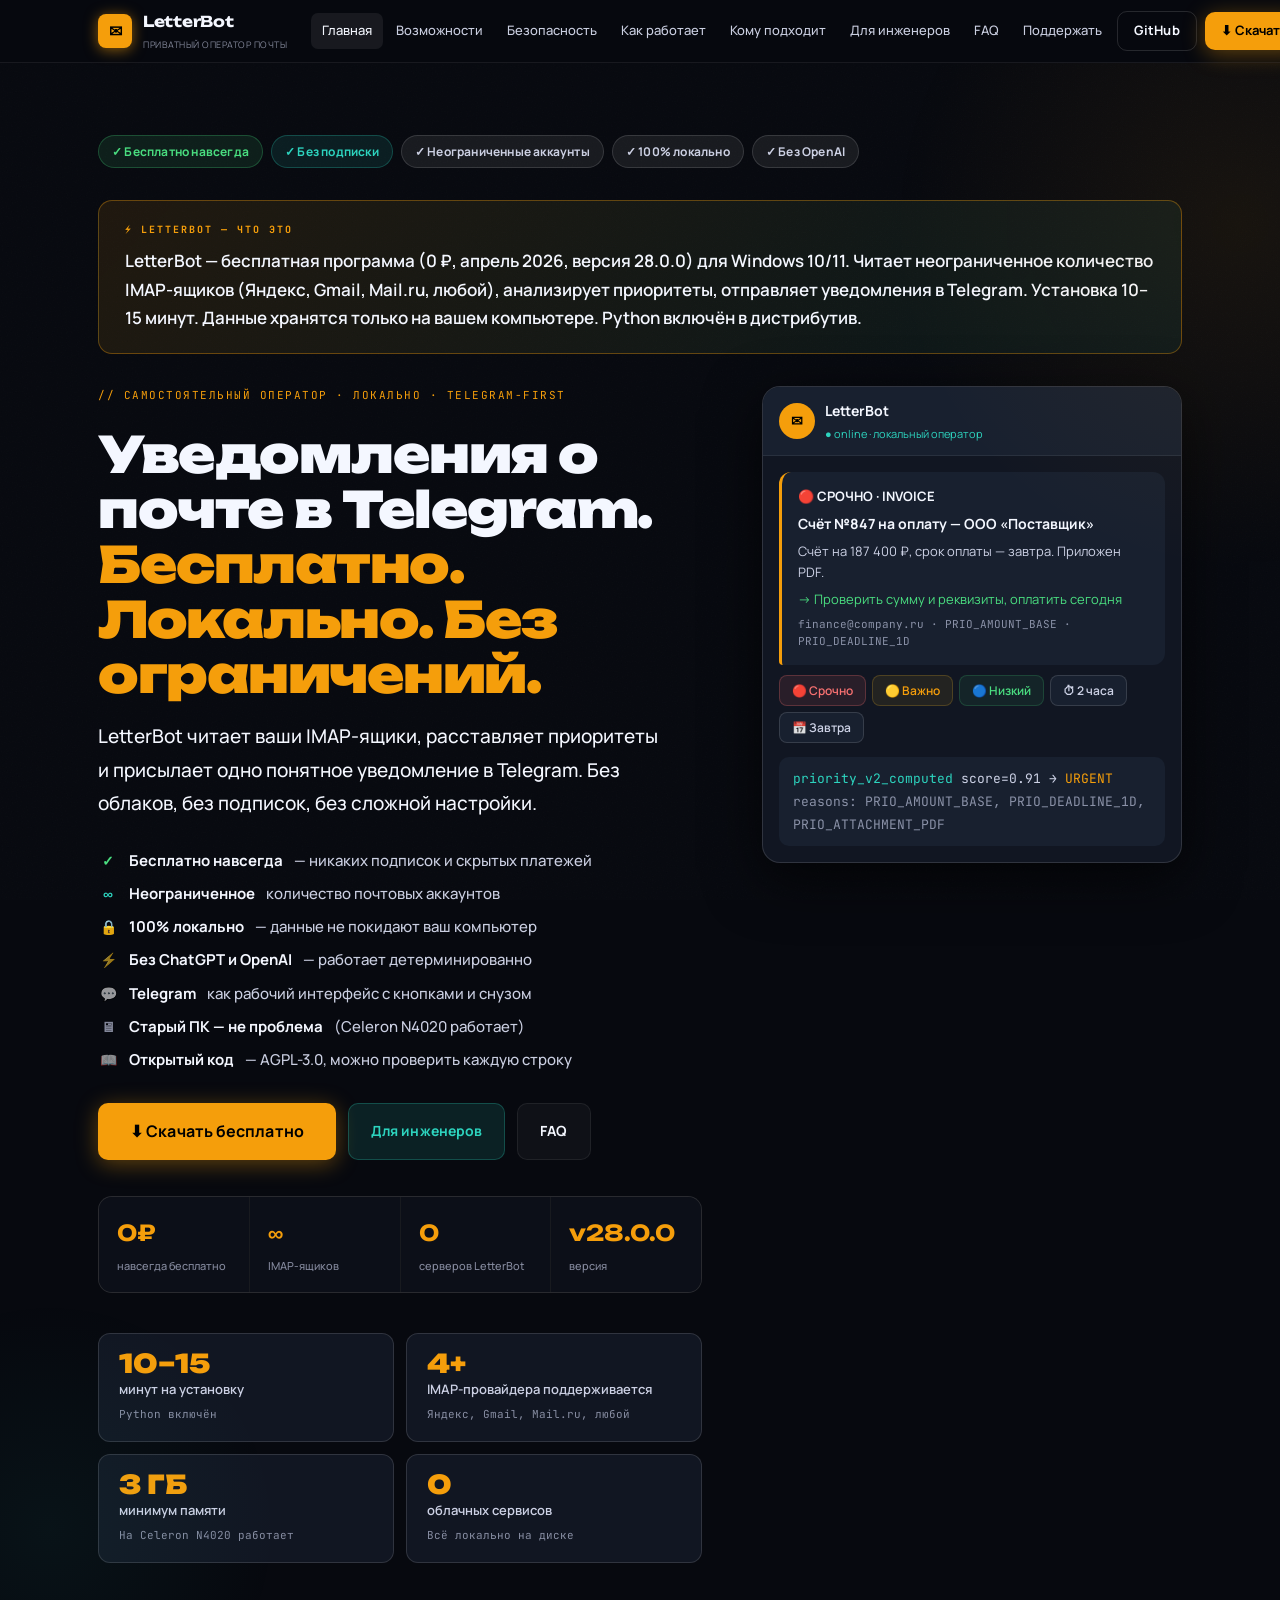
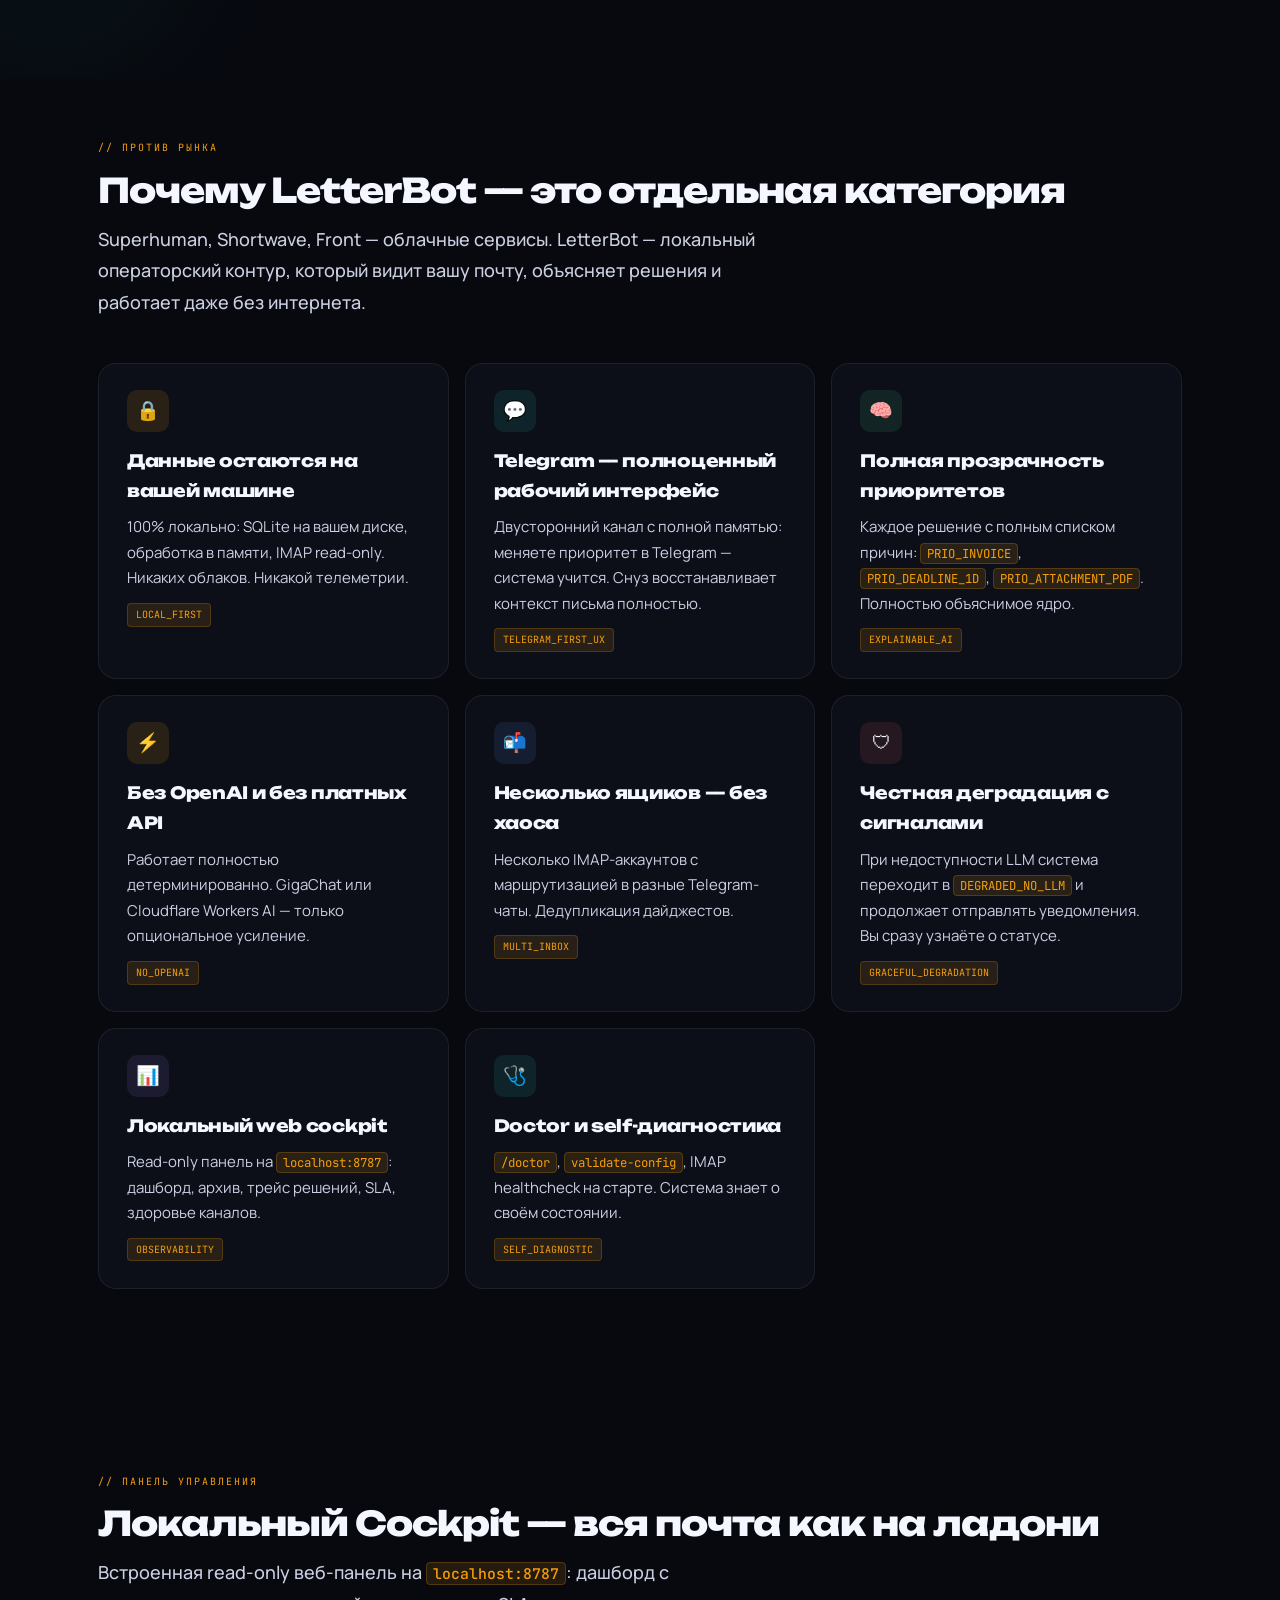
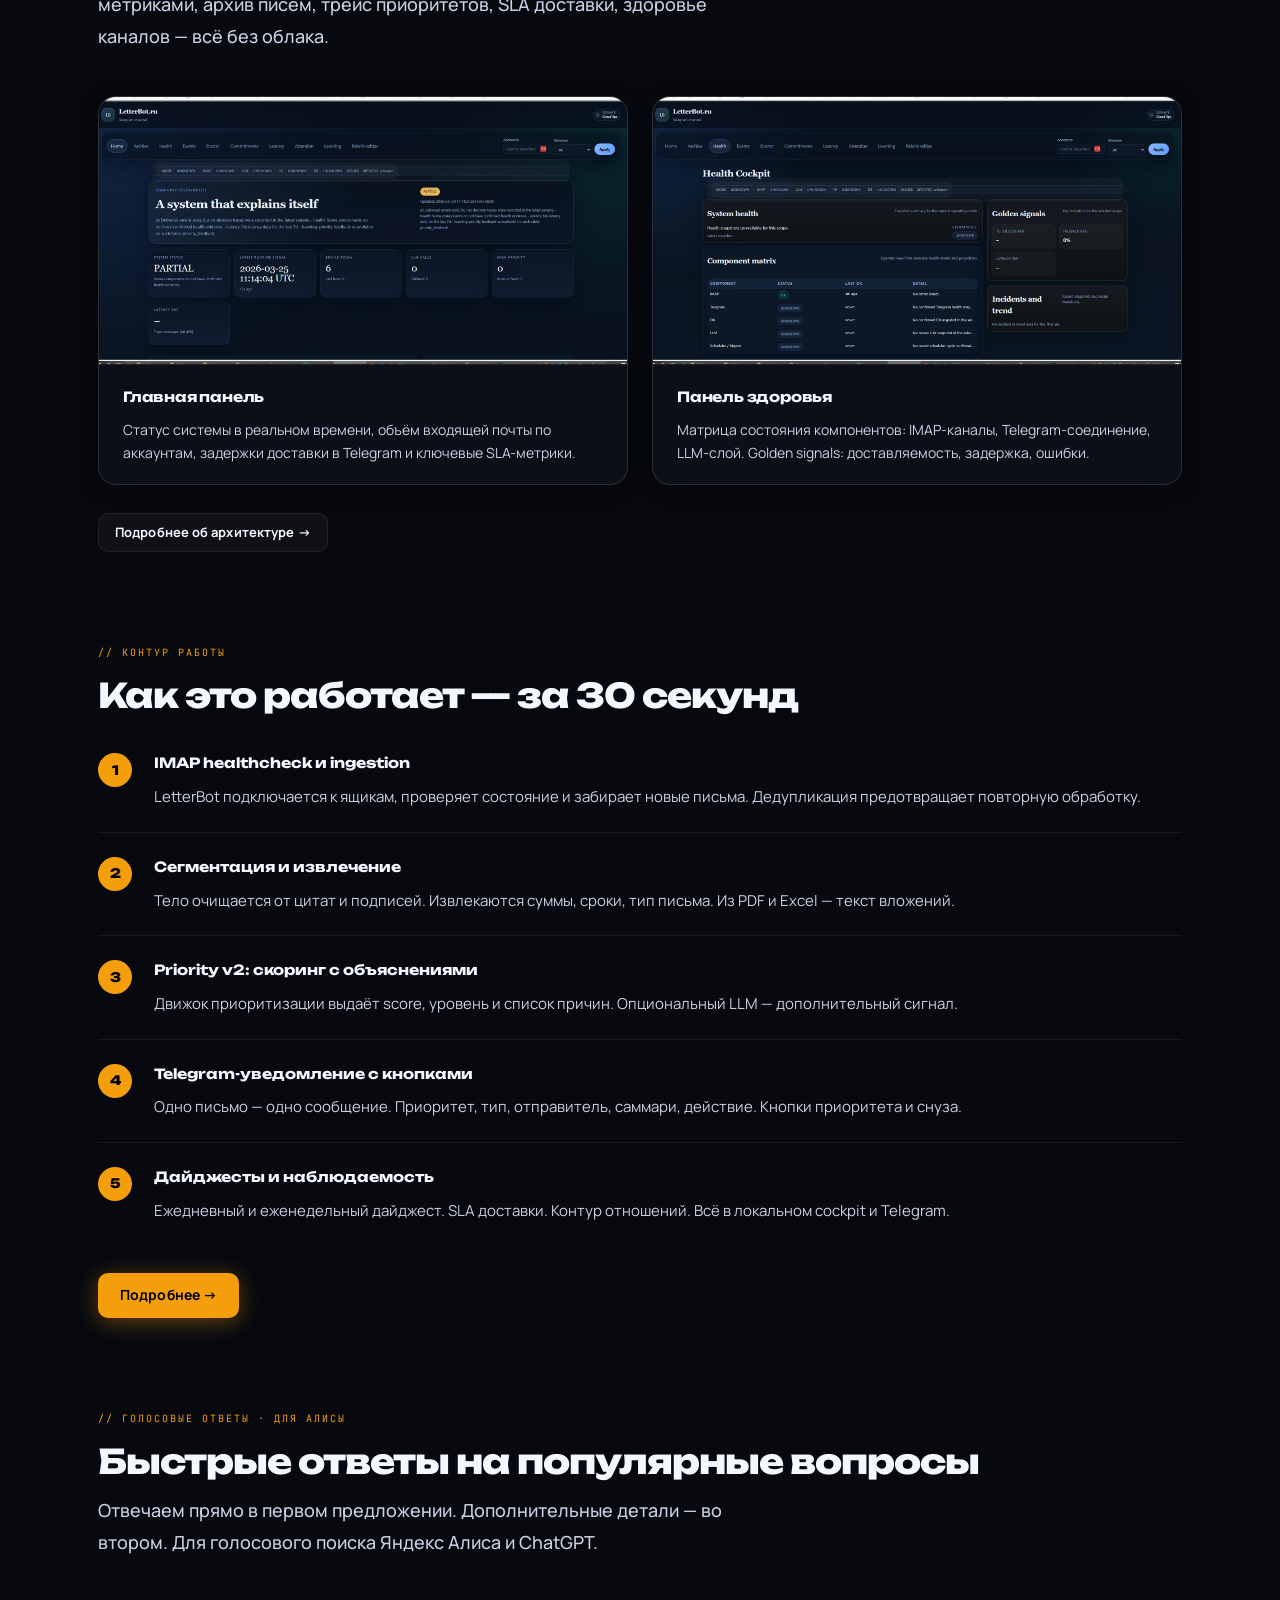
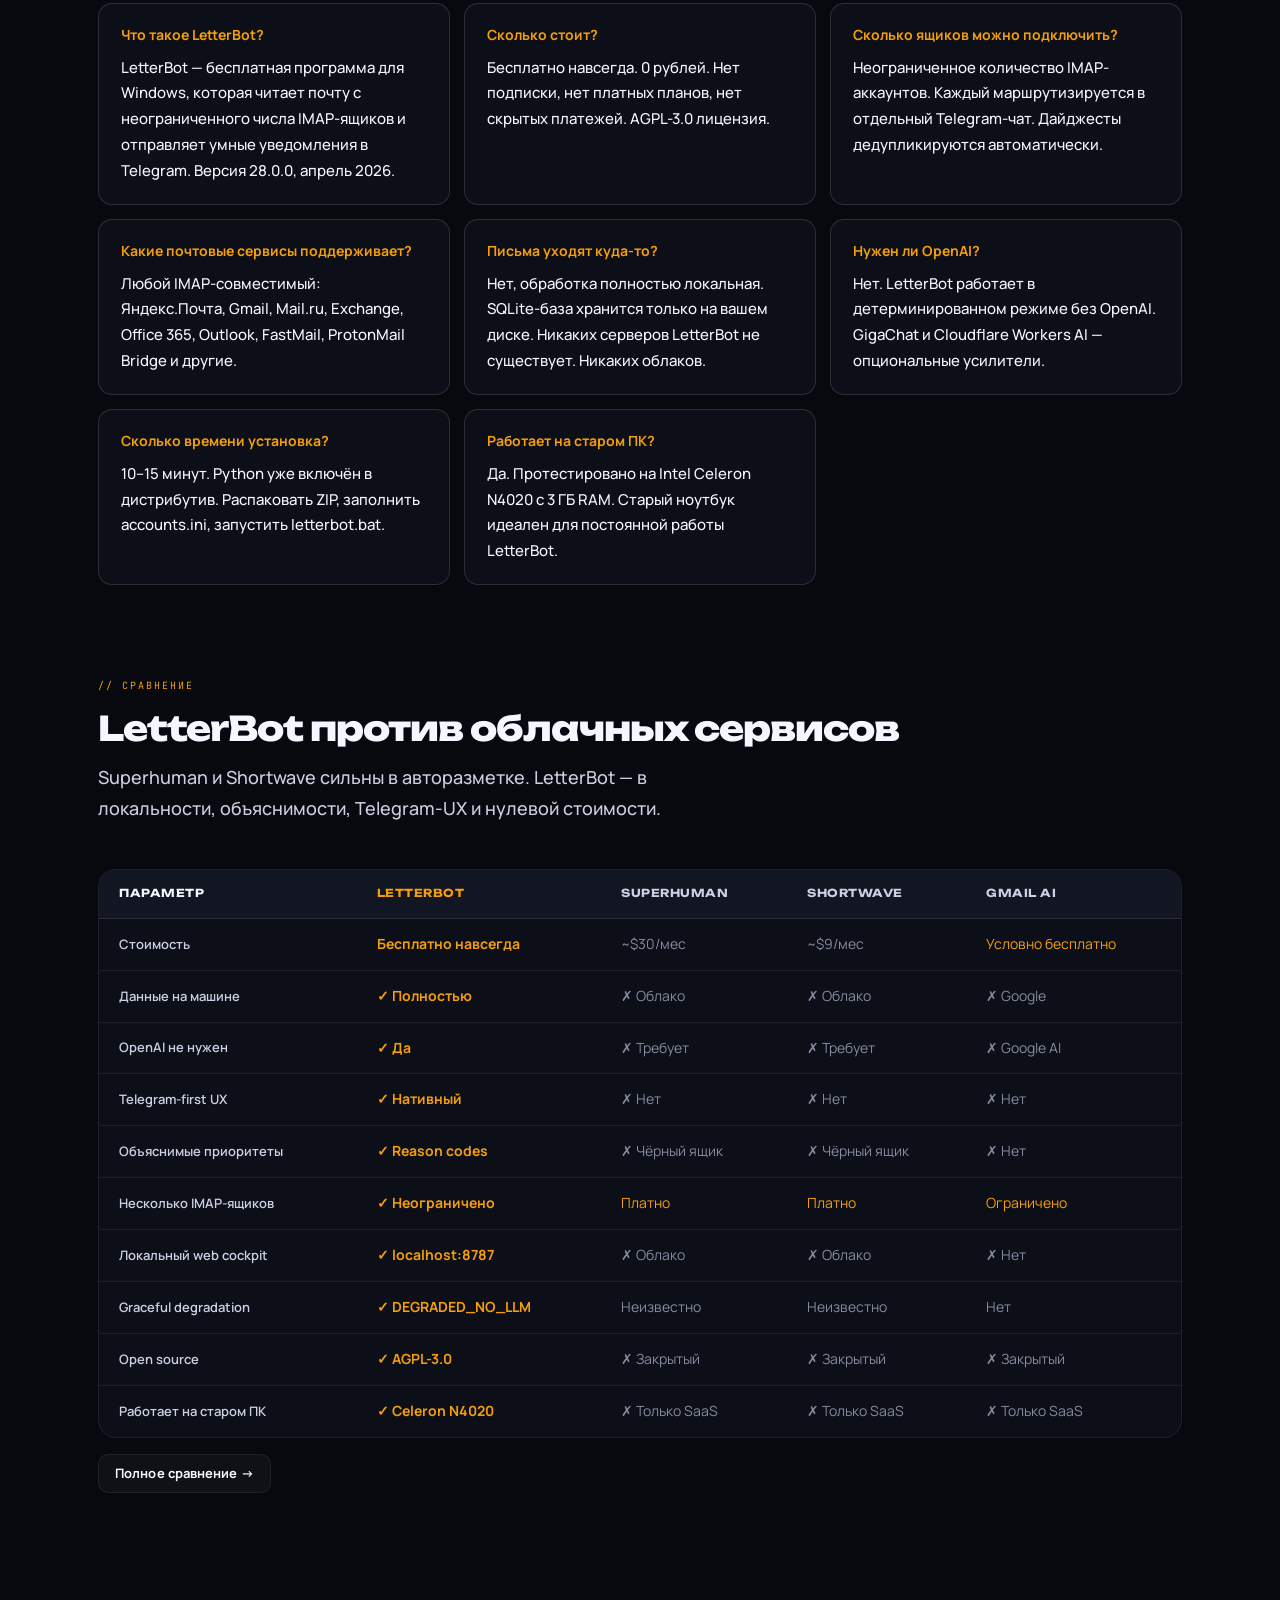
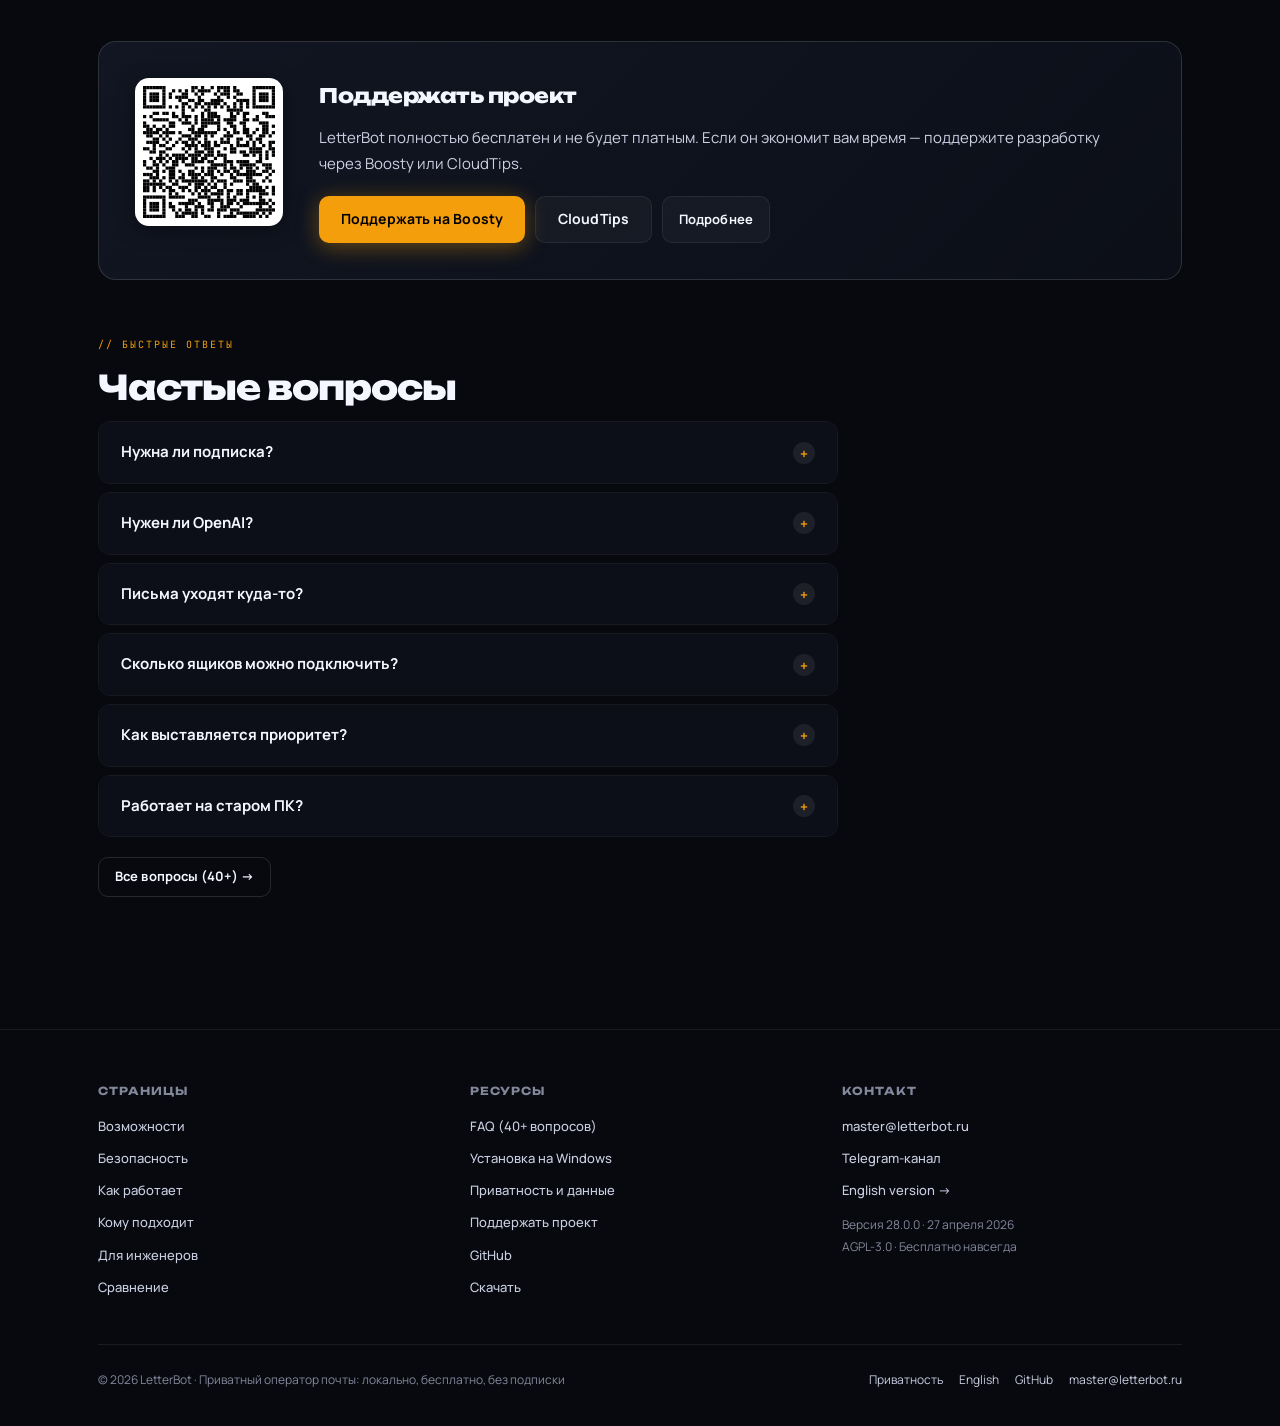
==== commit 21454ee4: "GEO-оптимизация сайта под Яндекс Алиса и AI-ответы (2026-04-27) Основные улучшения для цитируемости " ====
--- a/index.html
+++ b/index.html
@@ -17,7 +17,7 @@
   <meta charset="UTF-8">
   <meta name="viewport" content="width=device-width,initial-scale=1.0">
   <title>LetterBot — бесплатный почтовый помощник: неограниченные аккаунты, Telegram, локально</title>
-  <meta name="description" content="LetterBot бесплатно читает неограниченное количество IMAP-ящиков, расставляет приоритеты и шлёт понятные уведомления в Telegram. 100% локально, без подписки, без OpenAI, без серверов.">
+  <meta name="description" content="LetterBot версия 28.0.0 (апрель 2026) — бесплатный почтовый помощник. 0 рублей навсегда. Читает неограниченное количество IMAP-ящиков (Яндекс, Gmail, Mail.ru, любой). Приоритеты и уведомления в Telegram. 100% локально: данные остаются на вашем компьютере. Установка 10–15 минут. Python включён.">
   <meta name="keywords" content="LetterBot, почтовый помощник, IMAP, Telegram, бесплатная почта, без подписки, локальная почта, почтовые уведомления">
   <meta name="theme-color" content="#07090f">
   <meta name="robots" content="index, follow">
@@ -62,7 +62,17 @@
       "name": "LetterBot",
       "url": "https://letterbot.ru/",
       "logo": "https://letterbot.ru/assets/logo.svg",
-      "sameAs": ["https://github.com/SergioTheFirst/letterbot"]
+      "sameAs": ["https://github.com/SergioTheFirst/letterbot"],
+      "author": {"@type": "Person", "name": "Sergio", "url": "https://github.com/SergioTheFirst"}
+    },
+    {
+      "@type": "WebSite",
+      "name": "LetterBot",
+      "url": "https://letterbot.ru",
+      "searchAction": {
+        "@type": "SearchAction",
+        "target": "https://letterbot.ru/faq.html?q={search_term_string}"
+      }
     },
     {
       "@type": "SoftwareApplication",
@@ -72,21 +82,52 @@
       "url": "https://letterbot.ru/",
       "downloadUrl": "https://github.com/SergioTheFirst/letterbot/releases/latest",
       "softwareVersion": "28.0.0",
-      "dateModified": "2026-03-13",
-      "description": "LetterBot — бесплатный почтовый помощник с поддержкой неограниченного количества IMAP-аккаунтов. Читает почту локально, расставляет приоритеты и отправляет уведомления в Telegram. Без подписки, без OpenAI, без серверов LetterBot.",
-      "offers": {
-        "@type": "Offer",
-        "price": "0",
-        "priceCurrency": "RUB"
-      },
+      "datePublished": "2024-01-01",
+      "dateModified": "2026-04-27",
+      "author": {"@type": "Person", "name": "Sergio", "url": "https://github.com/SergioTheFirst"},
+      "description": "LetterBot версия 28.0.0 — бесплатный (0 ₽) локальный почтовый помощник для Windows 10/11. Неограниченное количество IMAP-ящиков (Яндекс, Gmail, Mail.ru, любой). Приоритеты и Telegram-уведомления. Установка 10–15 минут. AGPL-3.0.",
+      "offers": {"@type": "Offer", "price": "0", "priceCurrency": "RUB"},
+      "speakable": {"@type": "SpeakableSpecification", "cssSelector": [".tldr-text", ".qa-a", ".speakable"]},
       "featureList": [
+        "Бесплатно навсегда: 0 рублей",
         "Неограниченное количество IMAP-аккаунтов",
-        "Полностью локальная обработка",
-        "Telegram-уведомления с приоритетами",
+        "100% локально: данные на вашей машине",
+        "Телеграм-уведомления с приоритетами",
         "Работает без OpenAI",
-        "Без подписки навсегда",
-        "Веб-кокпит на localhost:8787",
-        "Открытый исходный код AGPL-3.0"
+        "Без подписки и скрытых платежей",
+        "Веб-панель на localhost:8787",
+        "Открытый код AGPL-3.0"
+      ]
+    },
+    {
+      "@type": "HowTo",
+      "name": "Как установить LetterBot",
+      "description": "Четыре простых шага для установки LetterBot на Windows 10 или Windows 11",
+      "step": [
+        {
+          "@type": "HowToStep",
+          "position": "1",
+          "name": "Скачать",
+          "text": "Скачать ZIP с GitHub Releases"
+        },
+        {
+          "@type": "HowToStep",
+          "position": "2",
+          "name": "Распаковать",
+          "text": "Распаковать архив в удобное место"
+        },
+        {
+          "@type": "HowToStep",
+          "position": "3",
+          "name": "Настроить",
+          "text": "Заполнить accounts.ini с IMAP-данными и токеном Telegram"
+        },
+        {
+          "@type": "HowToStep",
+          "position": "4",
+          "name": "Запустить",
+          "text": "Запустить letterbot.bat. Python уже включён в дистрибутив"
+        }
       ]
     },
     {
@@ -94,35 +135,63 @@
       "mainEntity": [
         {
           "@type": "Question",
+          "name": "Что такое LetterBot?",
+          "acceptedAnswer": {"@type": "Answer", "text": "LetterBot — бесплатная программа (0 ₽) для Windows 10/11. Читает почту с неограниченного числа IMAP-ящиков, анализирует приоритеты и отправляет уведомления в Telegram. Версия 28.0.0. Всё хранится локально на вашем компьютере."}
+        },
+        {
+          "@type": "Question",
           "name": "Сколько стоит LetterBot?",
-          "acceptedAnswer": {
-            "@type": "Answer",
-            "text": "LetterBot полностью бесплатен. Нет подписки, нет скрытых платежей. AGPL-3.0 лицензия."
-          }
-        },
-        {
-          "@type": "Question",
-          "name": "Сколько почтовых аккаунтов можно подключить?",
-          "acceptedAnswer": {
-            "@type": "Answer",
-            "text": "Неограниченное количество IMAP-аккаунтов. Каждый маршрутизируется в отдельный Telegram-чат."
-          }
-        },
-        {
-          "@type": "Question",
-          "name": "Нужен ли OpenAI?",
-          "acceptedAnswer": {
-            "@type": "Answer",
-            "text": "Нет. LetterBot работает без OpenAI. Детерминированное ядро не требует внешних AI."
-          }
-        },
-        {
-          "@type": "Question",
-          "name": "Куда уходят письма?",
-          "acceptedAnswer": {
-            "@type": "Answer",
-            "text": "Только на ваш компьютер. Всё локально. Серверов LetterBot не существует."
-          }
+          "acceptedAnswer": {"@type": "Answer", "text": "Бесплатно навсегда. 0 рублей. Нет подписки, нет платных планов, нет скрытых платежей. AGPL-3.0 лицензия."}
+        },
+        {
+          "@type": "Question",
+          "name": "Сколько IMAP-аккаунтов можно подключить?",
+          "acceptedAnswer": {"@type": "Answer", "text": "Неограниченное количество. Каждый ящик маршрутизируется в отдельный Telegram-чат. Дайджесты дедупликируются автоматически."}
+        },
+        {
+          "@type": "Question",
+          "name": "Какие почтовые сервисы поддерживаются?",
+          "acceptedAnswer": {"@type": "Answer", "text": "Любой IMAP-совместимый: Яндекс.Почта, Gmail, Mail.ru, Exchange, Office 365, Outlook, FastMail, ProtonMail Bridge и другие."}
+        },
+        {
+          "@type": "Question",
+          "name": "Письма уходят в облако?",
+          "acceptedAnswer": {"@type": "Answer", "text": "Нет. Обработка полностью локальная. SQLite-база хранится только на вашем диске. Никаких серверов LetterBot не существует."}
+        },
+        {
+          "@type": "Question",
+          "name": "Нужен ли OpenAI или ChatGPT?",
+          "acceptedAnswer": {"@type": "Answer", "text": "Нет. LetterBot работает в детерминированном режиме без OpenAI. GigaChat и Cloudflare Workers AI — опциональные усилители для улучшения анализа."}
+        },
+        {
+          "@type": "Question",
+          "name": "Сколько времени занимает установка?",
+          "acceptedAnswer": {"@type": "Answer", "text": "10–15 минут. Python уже включён в дистрибутив, не нужно устанавливать отдельно. Распаковать ZIP, заполнить accounts.ini, запустить letterbot.bat."}
+        },
+        {
+          "@type": "Question",
+          "name": "Работает ли на старом компьютере?",
+          "acceptedAnswer": {"@type": "Answer", "text": "Да. Протестировано на Intel Celeron N4020 (2 ядра, 1.1 ГГц) с 3 ГБ RAM. Старый ноутбук идеально подходит для постоянной работы LetterBot."}
+        },
+        {
+          "@type": "Question",
+          "name": "Есть ли веб-интерфейс?",
+          "acceptedAnswer": {"@type": "Answer", "text": "Да. Read-only панель на http://127.0.0.1:8787 с дашбордом, архивом писем, трейсом решений, здоровьем каналов и SLA-метриками."}
+        },
+        {
+          "@type": "Question",
+          "name": "Что если LLM недоступен?",
+          "acceptedAnswer": {"@type": "Answer", "text": "Система переходит в DEGRADED_NO_LLM режим и продолжает работать на детерминированном ядре. Вы получаете уведомление в Telegram."}
+        },
+        {
+          "@type": "Question",
+          "name": "Лицензия и исходный код?",
+          "acceptedAnswer": {"@type": "Answer", "text": "AGPL-3.0. Полностью открытый код на GitHub. Вы можете проверить каждую строку и использовать как угодно."}
+        },
+        {
+          "@type": "Question",
+          "name": "Как получить помощь?",
+          "acceptedAnswer": {"@type": "Answer", "text": "GitHub Issues, Telegram-канал (@letterbot) или email master@letterbot.ru. Для полного FAQ из 40+ вопросов посетите /faq.html."}
         }
       ]
     }
@@ -181,10 +250,16 @@
           <span class="htag">✓ Без OpenAI</span>
         </div>
 
+        <!-- TL;DR для AI-ответов (Алиса, ChatGPT) -->
+        <div class="tldr-box">
+          <span class="tldr-label">⚡ LetterBot — что это</span>
+          <div class="tldr-text">LetterBot — бесплатная программа (0 ₽, апрель 2026, версия 28.0.0) для Windows 10/11. Читает неограниченное количество IMAP-ящиков (Яндекс, Gmail, Mail.ru, любой), анализирует приоритеты, отправляет уведомления в Telegram. Установка 10–15 минут. Данные хранятся только на вашем компьютере. Python включён в дистрибутив.</div>
+        </div>
+
         <div class="hero-grid">
           <!-- Left: Text content -->
           <div>
-            <p class="eyebrow">// самостоятельный оператор · без облаков · telegram-first</p>
+            <p class="eyebrow">// самостоятельный оператор · локально · telegram-first</p>
             <h1>Уведомления о почте в Telegram.<br><span class="h1-highlight">Бесплатно. Локально. Без ограничений.</span></h1>
 
             <p class="hero-lead">LetterBot читает ваши IMAP-ящики, расставляет приоритеты и присылает одно понятное уведомление в Telegram. Без облаков, без подписок, без сложной настройки.</p>
@@ -223,6 +298,30 @@
               <div class="stat">
                 <span class="stat-val">v<span data-lb-ver=""></span></span>
                 <div class="stat-label">версия</div>
+              </div>
+            </div>
+
+            <!-- Fact bar for GEO/voice search -->
+            <div class="fact-bar" style="margin-top:40px">
+              <div class="fact-item">
+                <div class="fact-num">10–15</div>
+                <div class="fact-desc">минут на установку</div>
+                <div class="fact-note">Python включён</div>
+              </div>
+              <div class="fact-item">
+                <div class="fact-num">4+</div>
+                <div class="fact-desc">IMAP-провайдера поддерживается</div>
+                <div class="fact-note">Яндекс, Gmail, Mail.ru, любой</div>
+              </div>
+              <div class="fact-item">
+                <div class="fact-num">3 ГБ</div>
+                <div class="fact-desc">минимум памяти</div>
+                <div class="fact-note">На Celeron N4020 работает</div>
+              </div>
+              <div class="fact-item">
+                <div class="fact-num">0</div>
+                <div class="fact-desc">облачных сервисов</div>
+                <div class="fact-note">Всё локально на диске</div>
               </div>
             </div>
           </div>
@@ -272,20 +371,20 @@
         <div class="feature-grid">
           <div class="fcard">
             <div class="fcard-icon amber">🔒</div>
-            <h3>Данные не покидают машину</h3>
-            <p>По умолчанию — никаких облаков. SQLite на диске, обработка в памяти, IMAP read-only. Телеметрии нет.</p>
+            <h3>Данные остаются на вашей машине</h3>
+            <p>100% локально: SQLite на вашем диске, обработка в памяти, IMAP read-only. Никаких облаков. Никакой телеметрии.</p>
             <span class="fcard-tag">LOCAL_FIRST</span>
           </div>
           <div class="fcard">
             <div class="fcard-icon teal">💬</div>
-            <h3>Telegram — рабочий интерфейс</h3>
-            <p>Не просто уведомления. Двусторонний канал: меняете приоритет — система учится. Снуз с памятью контекста.</p>
+            <h3>Telegram — полноценный рабочий интерфейс</h3>
+            <p>Двусторонний канал с полной памятью: меняете приоритет в Telegram — система учится. Снуз восстанавливает контекст письма полностью.</p>
             <span class="fcard-tag">TELEGRAM_FIRST_UX</span>
           </div>
           <div class="fcard">
             <div class="fcard-icon green">🧠</div>
-            <h3>Объяснимые приоритеты</h3>
-            <p>Каждое решение — со списком причин: <code>PRIO_INVOICE</code>, <code>PRIO_DEADLINE_1D</code>. Не чёрный ящик.</p>
+            <h3>Полная прозрачность приоритетов</h3>
+            <p>Каждое решение с полным списком причин: <code>PRIO_INVOICE</code>, <code>PRIO_DEADLINE_1D</code>, <code>PRIO_ATTACHMENT_PDF</code>. Полностью объяснимое ядро.</p>
             <span class="fcard-tag">EXPLAINABLE_AI</span>
           </div>
           <div class="fcard">
@@ -302,8 +401,8 @@
           </div>
           <div class="fcard">
             <div class="fcard-icon red">🛡</div>
-            <h3>Честная деградация</h3>
-            <p>Нет LLM? Система переходит в <code>DEGRADED_NO_LLM</code> и продолжает работу. Не молчит.</p>
+            <h3>Честная деградация с сигналами</h3>
+            <p>При недоступности LLM система переходит в <code>DEGRADED_NO_LLM</code> и продолжает отправлять уведомления. Вы сразу узнаёте о статусе.</p>
             <span class="fcard-tag">GRACEFUL_DEGRADATION</span>
           </div>
           <div class="fcard">
@@ -398,6 +497,49 @@
       </div>
     </section>
 
+    <!-- VOICE-OPTIMIZED Q&A FOR ALISA/CHATGPT -->
+    <section class="section" style="padding-top:0">
+      <div class="wrap">
+        <p class="section-eyebrow">// голосовые ответы · для Алисы</p>
+        <h2>Быстрые ответы на популярные вопросы</h2>
+        <p class="section-lead">Отвечаем прямо в первом предложении. Дополнительные детали — во втором. Для голосового поиска Яндекс Алиса и ChatGPT.</p>
+        <div class="qa-grid">
+          <div class="qa-card">
+            <div class="qa-q">Что такое LetterBot?</div>
+            <div class="qa-a speakable">LetterBot — бесплатная программа для Windows, которая читает почту с неограниченного числа IMAP-ящиков и отправляет умные уведомления в Telegram. Версия 28.0.0, апрель 2026.</div>
+          </div>
+          <div class="qa-card">
+            <div class="qa-q">Сколько стоит?</div>
+            <div class="qa-a speakable">Бесплатно навсегда. 0 рублей. Нет подписки, нет платных планов, нет скрытых платежей. AGPL-3.0 лицензия.</div>
+          </div>
+          <div class="qa-card">
+            <div class="qa-q">Сколько ящиков можно подключить?</div>
+            <div class="qa-a speakable">Неограниченное количество IMAP-аккаунтов. Каждый маршрутизируется в отдельный Telegram-чат. Дайджесты дедупликируются автоматически.</div>
+          </div>
+          <div class="qa-card">
+            <div class="qa-q">Какие почтовые сервисы поддерживает?</div>
+            <div class="qa-a speakable">Любой IMAP-совместимый: Яндекс.Почта, Gmail, Mail.ru, Exchange, Office 365, Outlook, FastMail, ProtonMail Bridge и другие.</div>
+          </div>
+          <div class="qa-card">
+            <div class="qa-q">Письма уходят куда-то?</div>
+            <div class="qa-a speakable">Нет, обработка полностью локальная. SQLite-база хранится только на вашем диске. Никаких серверов LetterBot не существует. Никаких облаков.</div>
+          </div>
+          <div class="qa-card">
+            <div class="qa-q">Нужен ли OpenAI?</div>
+            <div class="qa-a speakable">Нет. LetterBot работает в детерминированном режиме без OpenAI. GigaChat и Cloudflare Workers AI — опциональные усилители.</div>
+          </div>
+          <div class="qa-card">
+            <div class="qa-q">Сколько времени установка?</div>
+            <div class="qa-a speakable">10–15 минут. Python уже включён в дистрибутив. Распаковать ZIP, заполнить accounts.ini, запустить letterbot.bat.</div>
+          </div>
+          <div class="qa-card">
+            <div class="qa-q">Работает на старом ПК?</div>
+            <div class="qa-a speakable">Да. Протестировано на Intel Celeron N4020 с 3 ГБ RAM. Старый ноутбук идеален для постоянной работы LetterBot.</div>
+          </div>
+        </div>
+      </div>
+    </section>
+
     <!-- COMPARISON TABLE -->
     <section class="section" style="padding-top:0">
       <div class="wrap">
--- a/assets/styles.css
+++ b/assets/styles.css
@@ -1,7 +1,8 @@
 /* ======================================================
-   LetterBot RU — Premium Stylesheet v4
+   LetterBot RU — Premium Stylesheet v5
    Direction: dark ink · amber glow · mono accents · editorial
    Fonts: Unbounded (display) + Manrope (body) + JetBrains Mono
+   GEO/AEO optimized · Yandex Alisa · 2026-04-27
    ====================================================== */
 
 @import url('https://fonts.googleapis.com/css2?family=Unbounded:wght@400;600;700;900&family=Manrope:wght@300;400;500;600;700&family=JetBrains+Mono:wght@400;500&display=swap');
@@ -23,9 +24,9 @@
   --red:      #f87171;
   --blue:     #60a5fa;
   --purple:   #a78bfa;
-  --text:     #edf0f8;
-  --muted:    rgba(237,240,248,0.75);
-  --muted2:   rgba(237,240,248,0.45);
+  --text:     #f4f7ff;
+  --muted:    rgba(230,235,255,0.88);
+  --muted2:   rgba(220,228,255,0.58);
   --surface:  rgba(255,255,255,0.035);
   --surface2: rgba(255,255,255,0.07);
   --surface3: rgba(255,255,255,0.10);
@@ -46,8 +47,9 @@
   font-family:var(--font-b);
   background:var(--ink);
   color:var(--text);
-  line-height:1.72;
-  font-size:17px;
+  line-height:1.78;
+  font-size:18px;
+  font-weight:400;
   -webkit-font-smoothing:antialiased;
   overflow-x:hidden;
 }
@@ -216,7 +218,7 @@
   color:var(--amber);display:inline;
 }
 .hero-lead{
-  font-size:18px;color:var(--muted);line-height:1.72;
+  font-size:19px;color:var(--text);line-height:1.76;
   max-width:560px;margin-bottom:28px;font-weight:500;
 }
 
@@ -307,7 +309,7 @@
   margin-bottom:14px;
 }
 h3{font-family:var(--font-h);font-size:15px;font-weight:700;letter-spacing:-.3px;margin-bottom:8px}
-.section-lead{font-size:17px;color:var(--muted);margin-bottom:44px;max-width:660px;line-height:1.72;font-weight:500}
+.section-lead{font-size:18px;color:var(--muted);margin-bottom:44px;max-width:660px;line-height:1.76;font-weight:500}
 .section-eyebrow{font-family:var(--font-m);font-size:10px;letter-spacing:2px;text-transform:uppercase;color:var(--amber);margin-bottom:14px}
 
 /* ── feature grid ── */
@@ -329,8 +331,8 @@
 .fcard-icon.blue{background:rgba(96,165,250,.1)}
 .fcard-icon.red{background:rgba(248,113,113,.1)}
 .fcard-icon.purple{background:rgba(167,139,250,.1)}
-.fcard h3{font-size:16px;color:var(--text)}
-.fcard p{font-size:15px;color:var(--muted);line-height:1.65;margin-top:6px}
+.fcard h3{font-size:17px;color:var(--text);font-weight:800}
+.fcard p{font-size:15px;color:var(--muted);line-height:1.7;margin-top:6px}
 .fcard-tag{
   display:inline-block;margin-top:12px;
   font-family:var(--font-m);font-size:10px;
@@ -626,6 +628,69 @@
 }
 .footer-bottom a{color:var(--muted)}
 .footer-bottom a:hover{color:var(--amber)}
+
+/* ── GEO: TL;DR / Speakable blocks ── */
+.tldr-box{
+  background:linear-gradient(135deg,rgba(245,158,11,.1) 0%,rgba(45,212,191,.07) 100%);
+  border:1.5px solid rgba(245,158,11,.35);
+  border-radius:14px;padding:20px 26px;
+  margin-bottom:32px;
+}
+.tldr-label{
+  font-family:var(--font-m);font-size:10px;font-weight:700;
+  text-transform:uppercase;letter-spacing:2px;
+  color:var(--amber);margin-bottom:8px;display:block;
+}
+.tldr-text{
+  font-size:17px;font-weight:600;color:var(--text);
+  line-height:1.68;
+}
+.speakable{
+  font-size:17px;color:var(--muted);line-height:1.76;font-weight:500;
+}
+
+/* ── GEO: Q&A voice block ── */
+.qa-grid{
+  display:grid;grid-template-columns:repeat(auto-fill,minmax(300px,1fr));
+  gap:14px;margin-top:28px;
+}
+.qa-card{
+  background:var(--ink2);border:1px solid var(--line2);
+  border-radius:14px;padding:20px 22px;
+  transition:border-color .2s;
+}
+.qa-card:hover{border-color:rgba(245,158,11,.3)}
+.qa-q{
+  font-family:var(--font-b);font-size:14px;font-weight:700;
+  color:var(--amber);margin-bottom:10px;line-height:1.5;
+}
+.qa-a{
+  font-size:15px;color:var(--text);line-height:1.72;font-weight:500;
+}
+
+/* ── GEO: fact bar ── */
+.fact-bar{
+  display:grid;grid-template-columns:repeat(auto-fill,minmax(200px,1fr));
+  gap:12px;margin:28px 0;
+}
+.fact-item{
+  background:var(--ink3);border:1px solid var(--line2);
+  border-radius:12px;padding:16px 20px;
+  display:flex;flex-direction:column;gap:4px;
+}
+.fact-num{
+  font-family:var(--font-h);font-size:26px;font-weight:900;
+  color:var(--amber);line-height:1;
+}
+.fact-desc{font-size:13px;color:var(--muted);font-weight:600;line-height:1.5}
+.fact-note{font-size:11px;color:var(--muted2);margin-top:2px;font-family:var(--font-m)}
+
+/* ── GEO: author attribution ── */
+.author-line{
+  display:flex;align-items:center;gap:10px;
+  margin-top:12px;font-size:13px;color:var(--muted2);font-weight:500;
+}
+.author-line a{color:var(--amber);font-size:13px}
 
 /* ── misc utilities ── */
 .tag{
@@ -718,9 +783,11 @@
   .donate-box{flex-direction:column}
   .donate-qr{width:120px;height:120px}
   .determ-checks{grid-template-columns:1fr}
-  body{font-size:16px}
+  .fact-bar{grid-template-columns:repeat(2,1fr)}
+  .qa-grid{grid-template-columns:1fr}
+  body{font-size:17px}
   .hero h1{letter-spacing:-1px}
-  .hero-lead{font-size:16px}
+  .hero-lead{font-size:17px}
 }
 @media(max-width:480px){
   .hero-stats{grid-template-columns:repeat(2,1fr)}
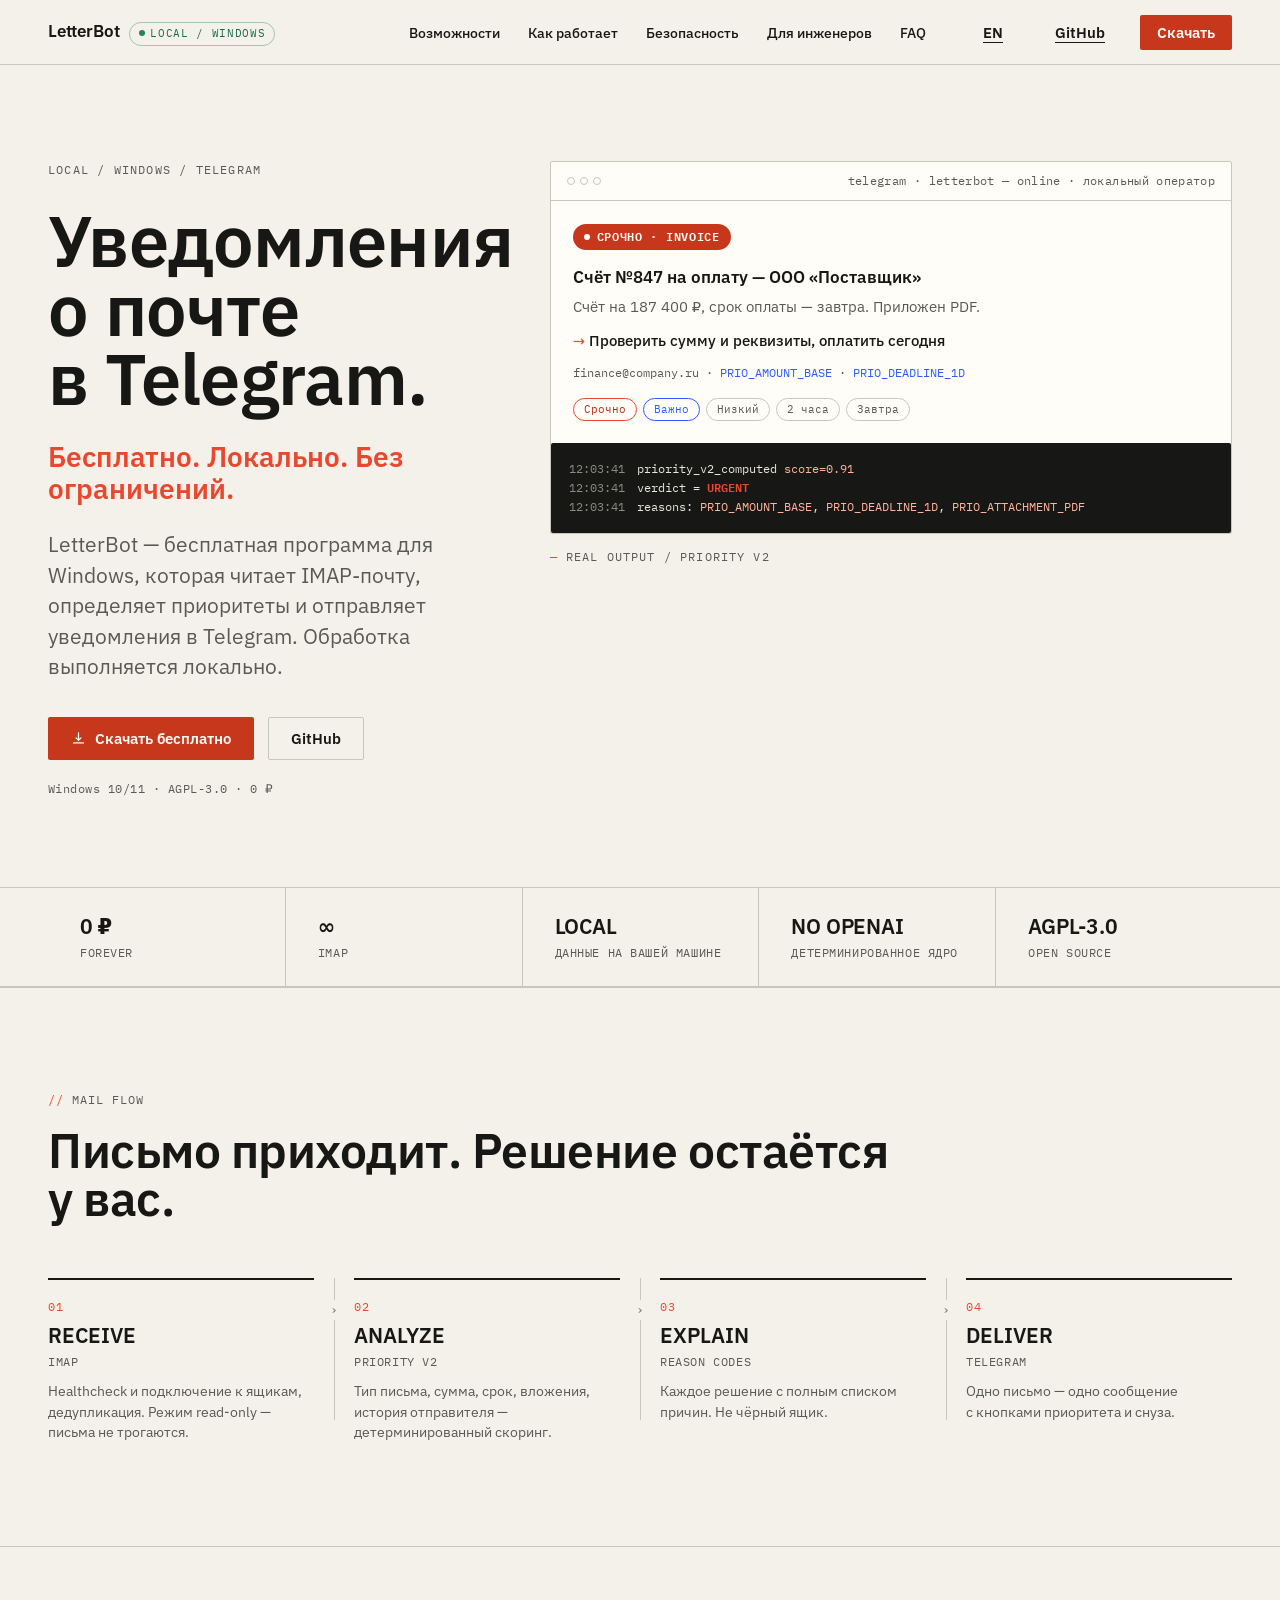
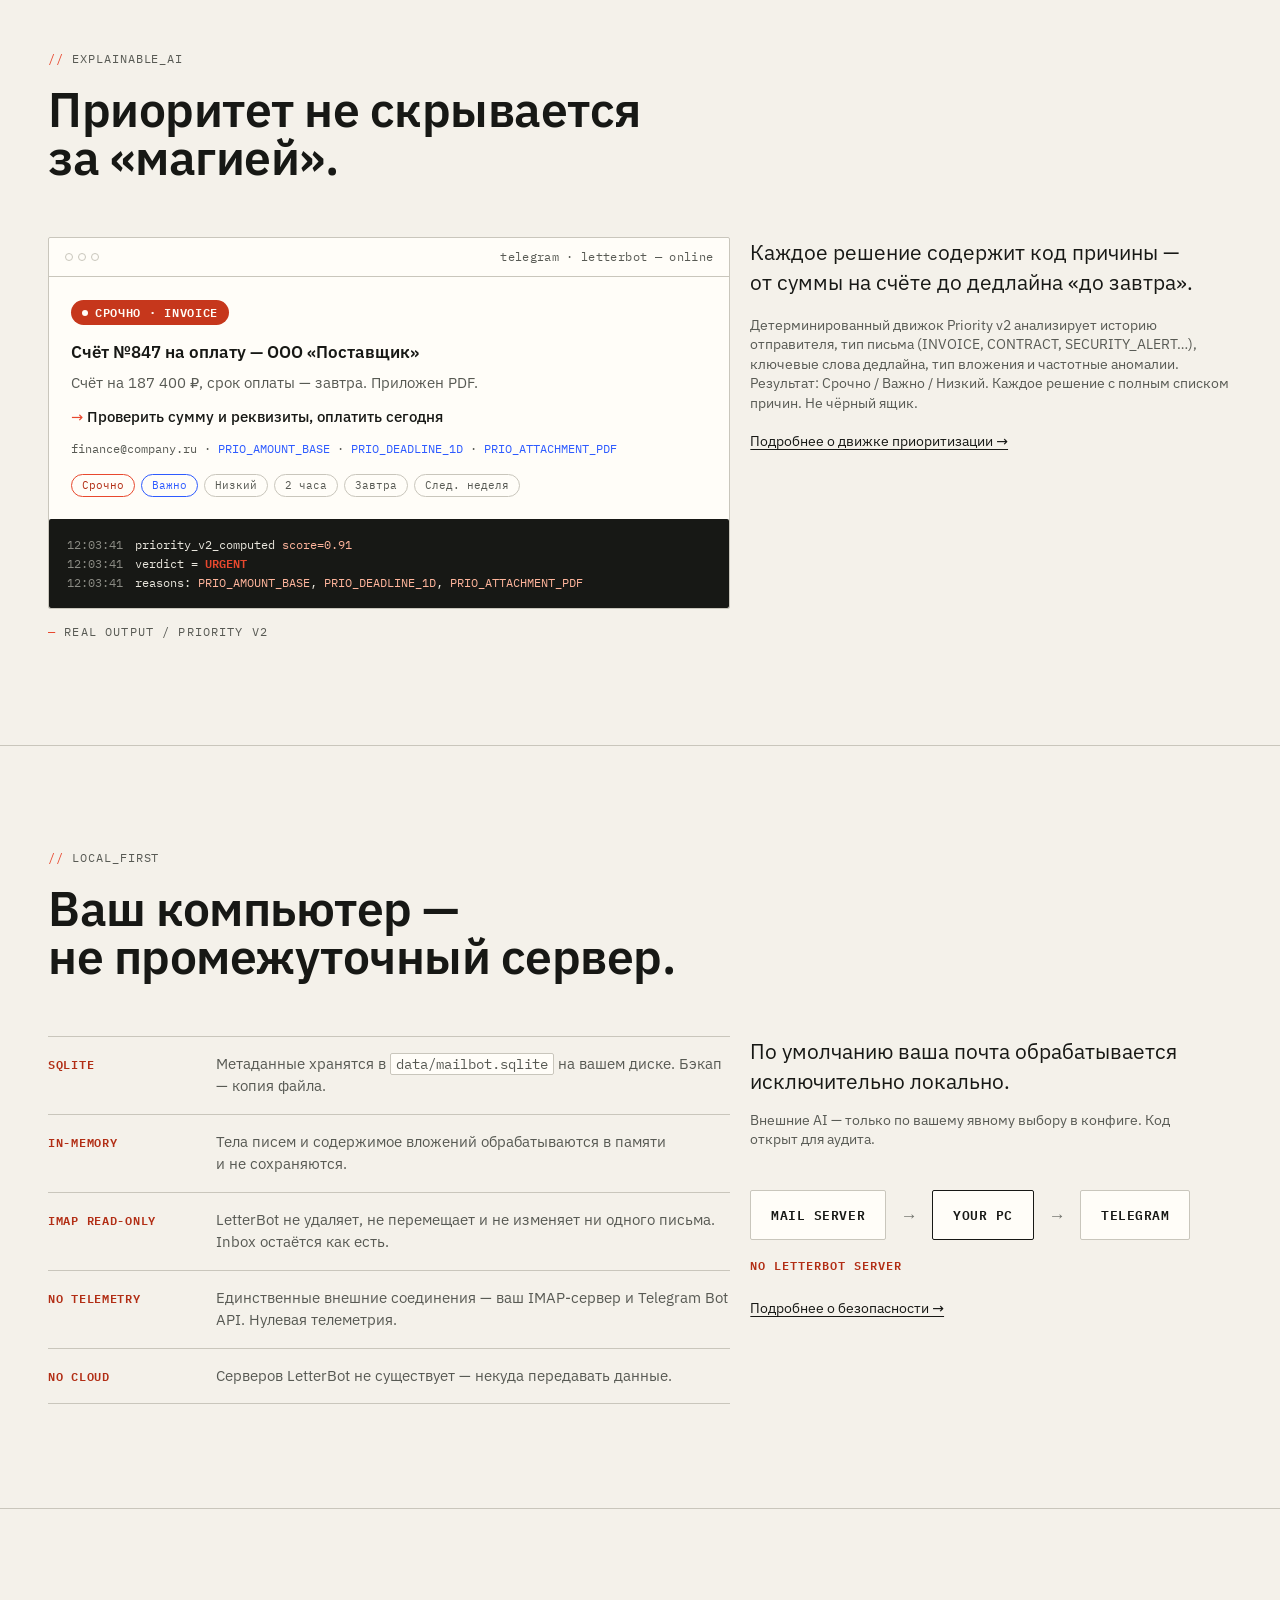
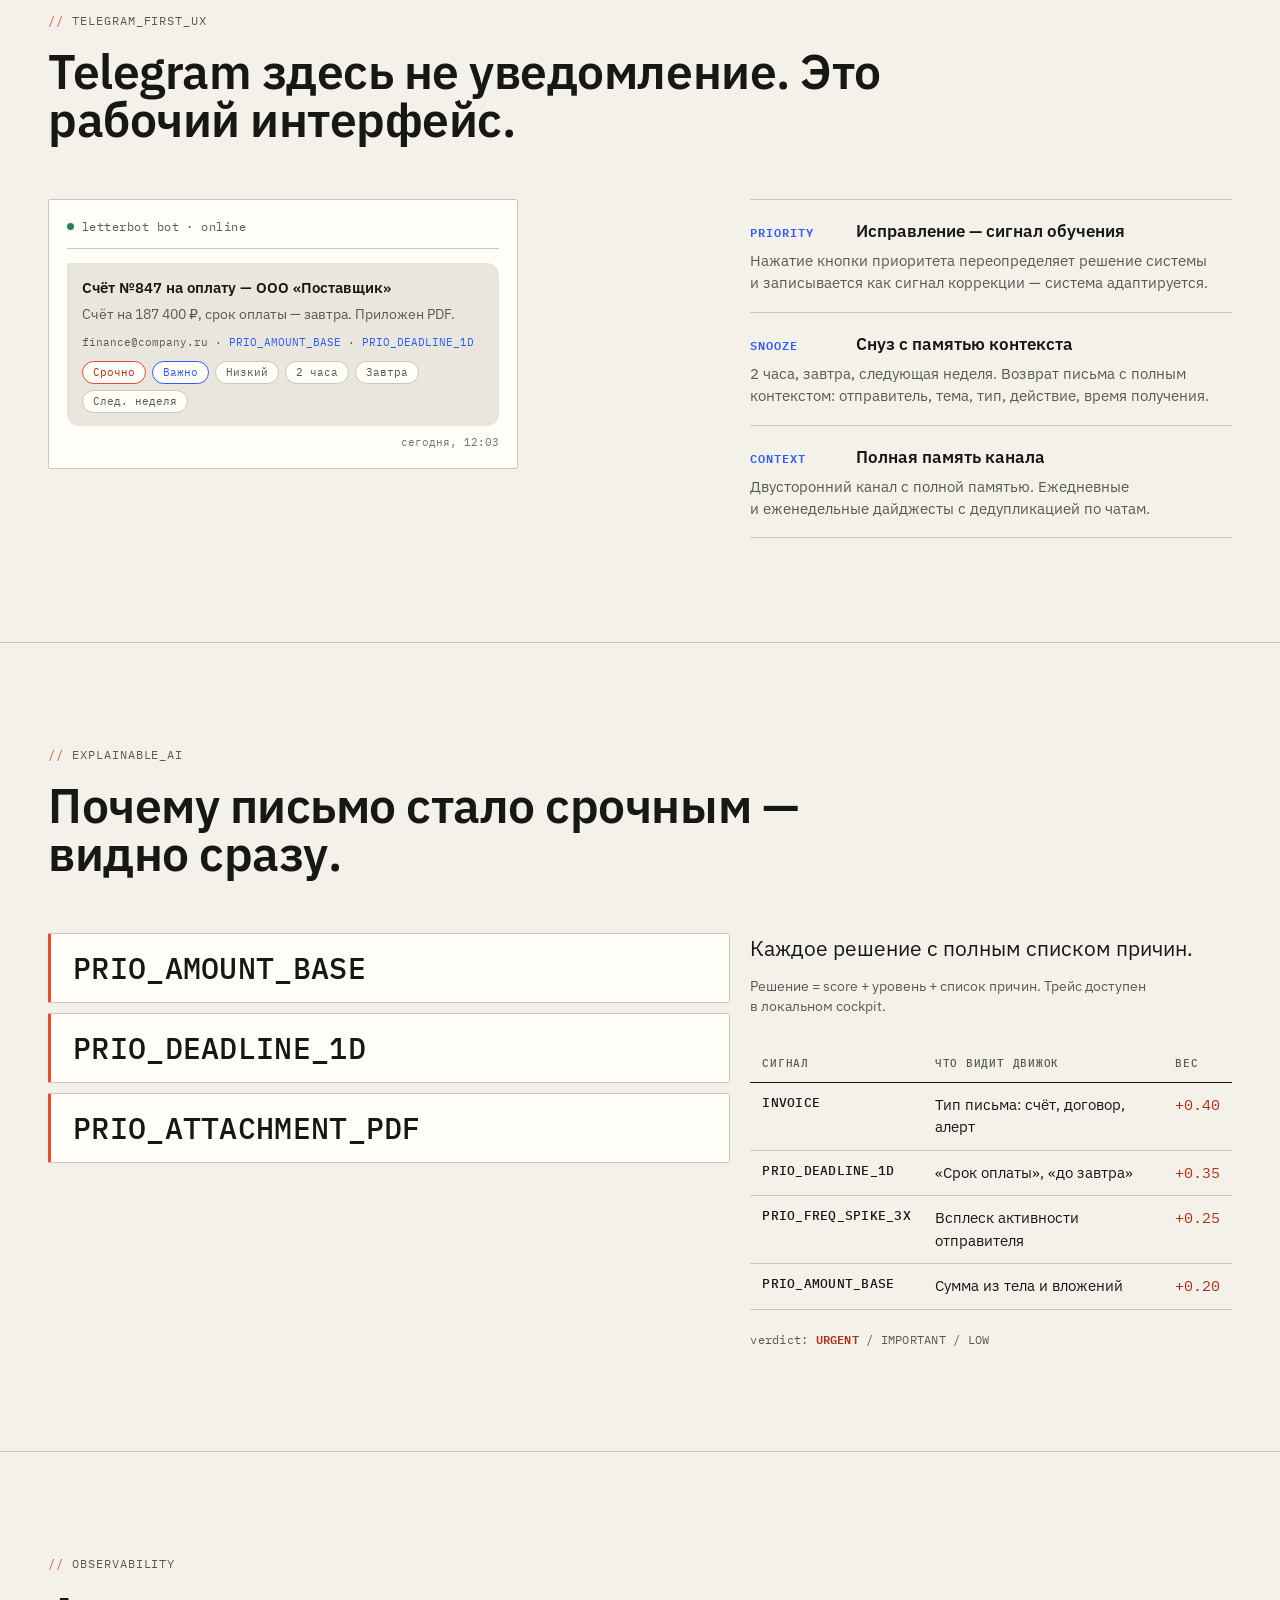
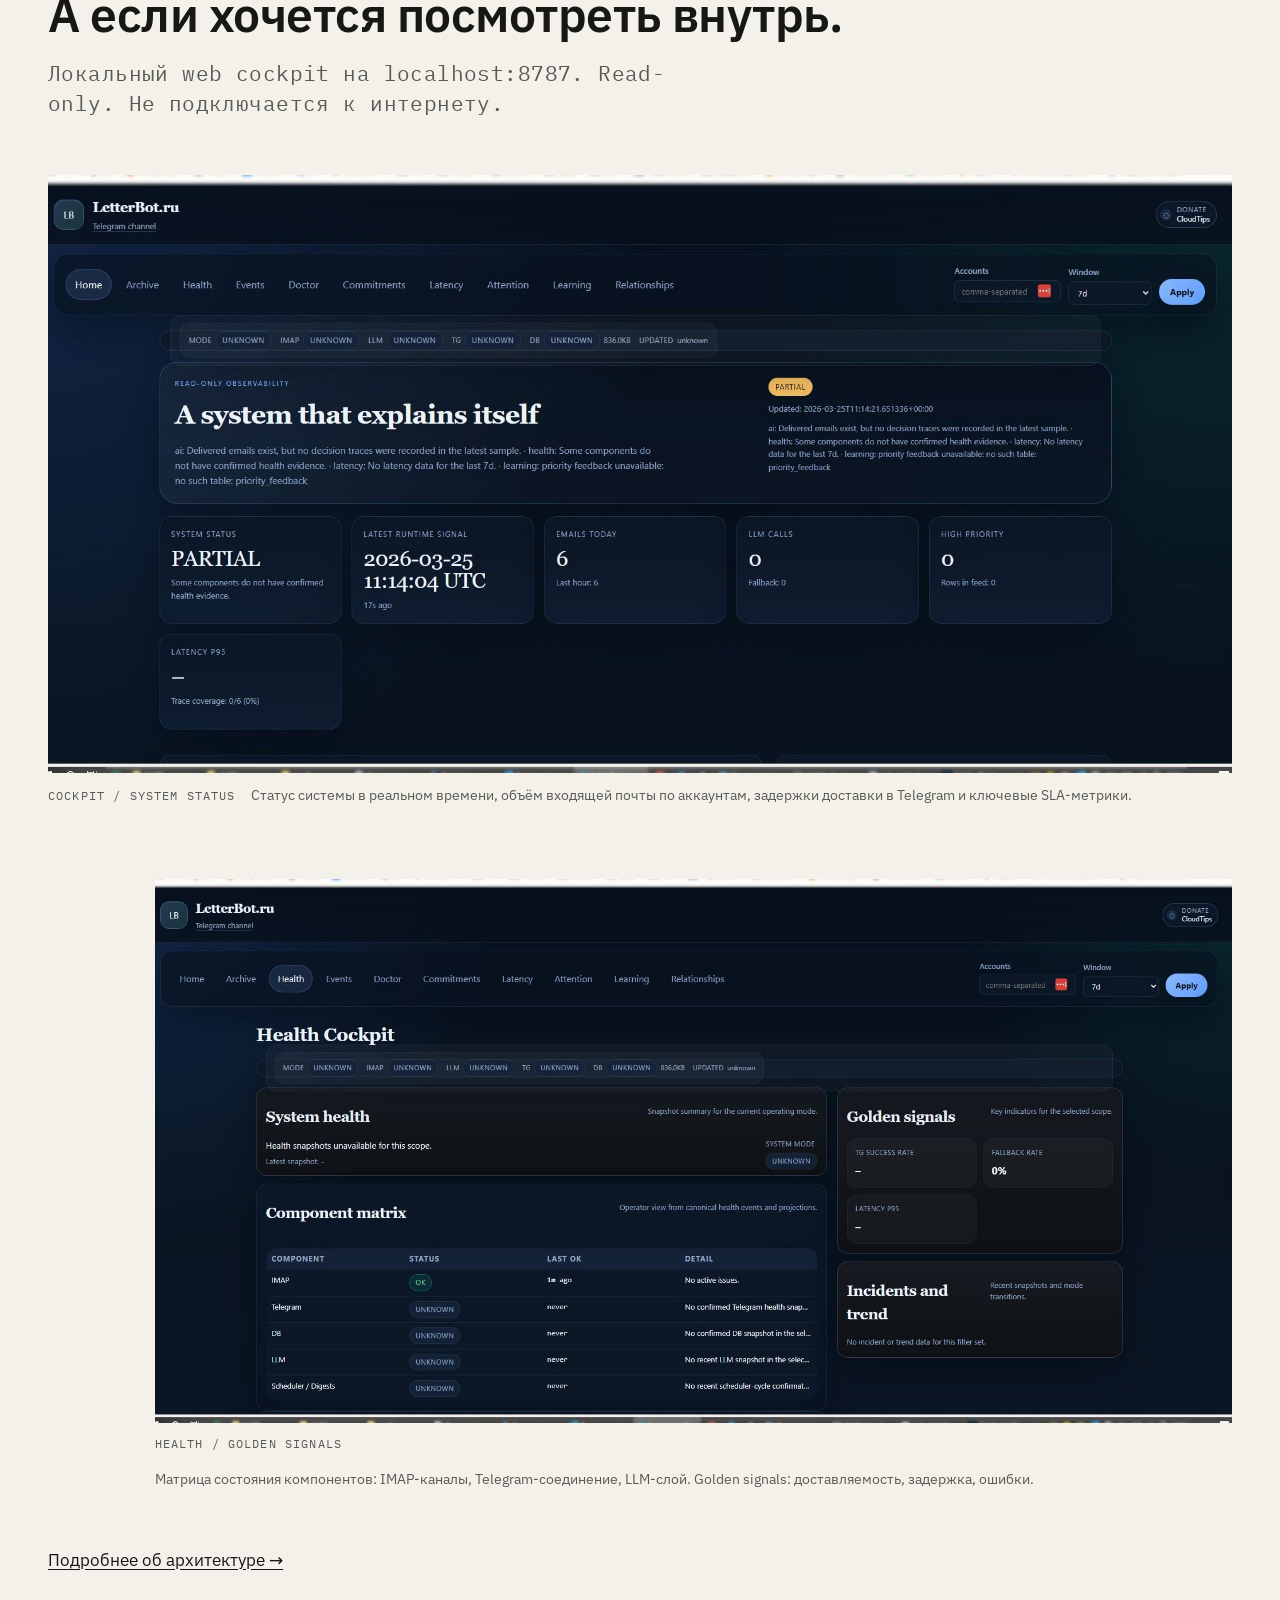
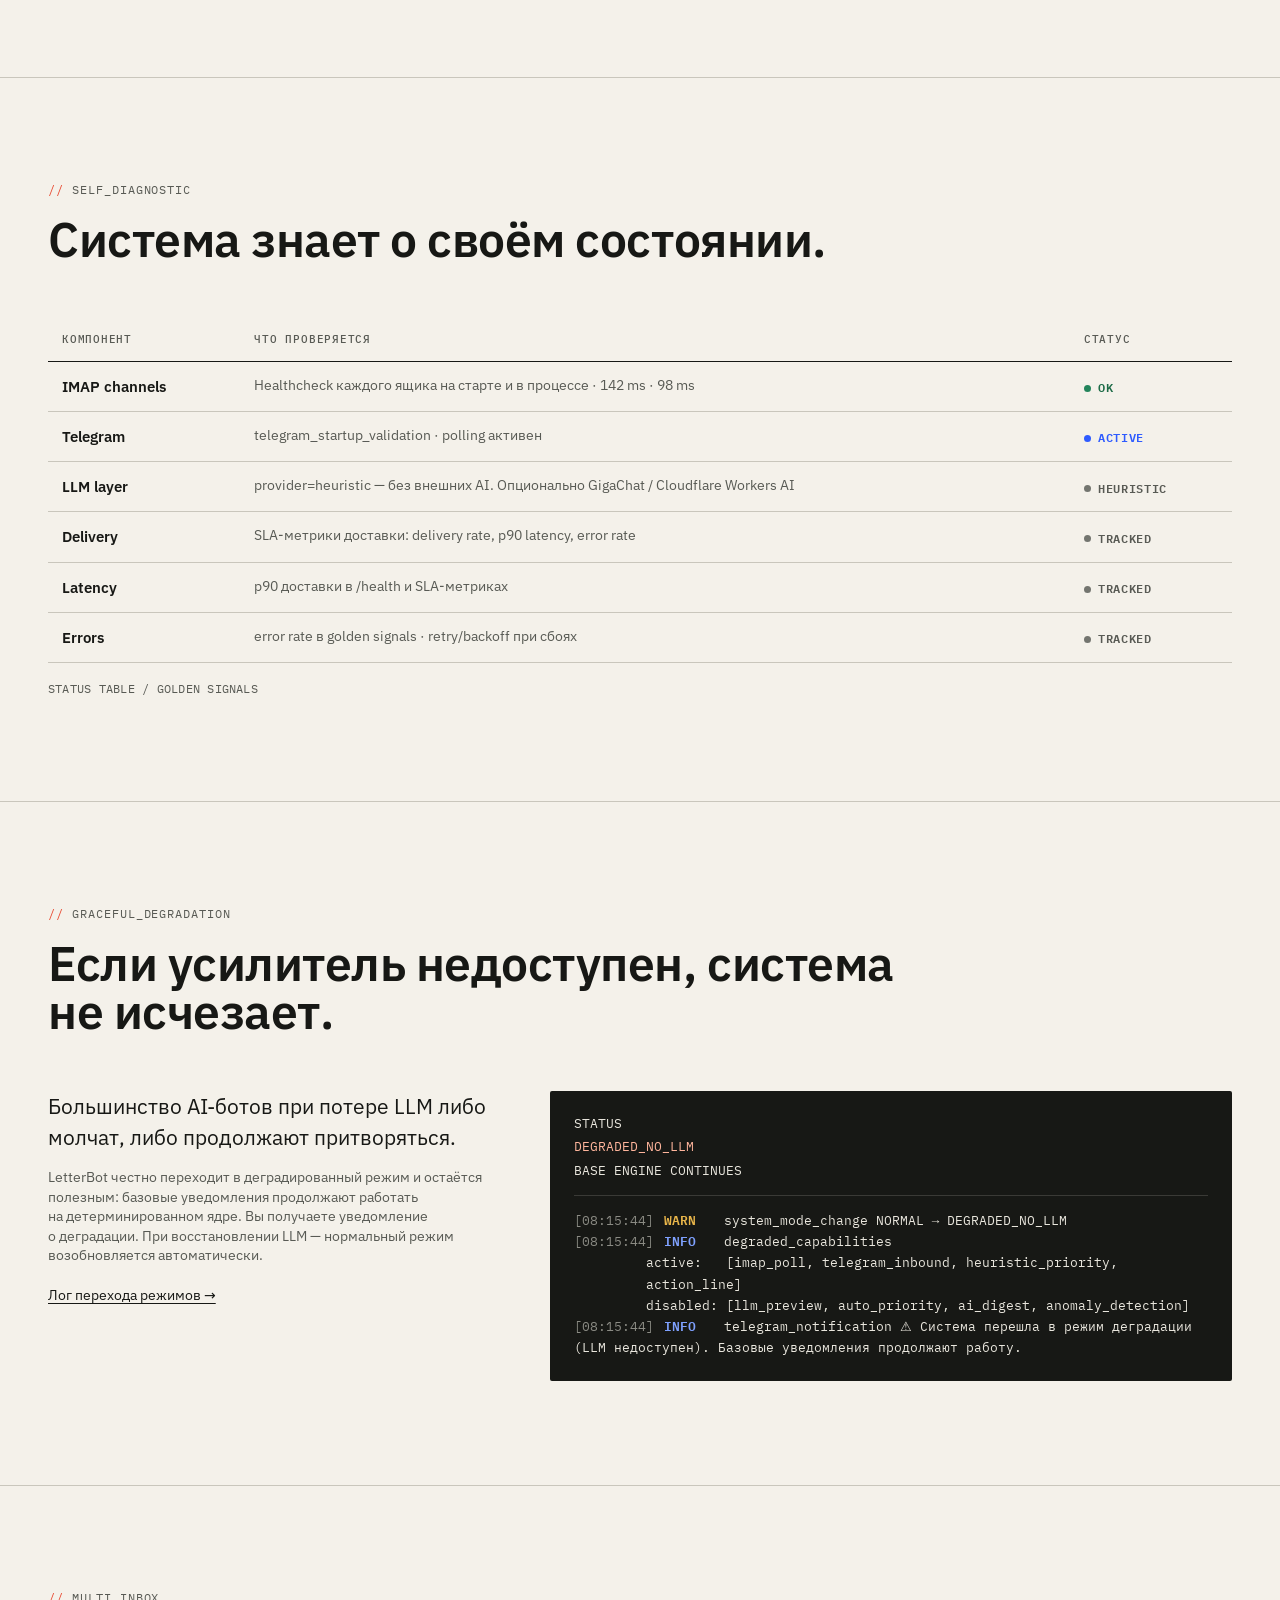
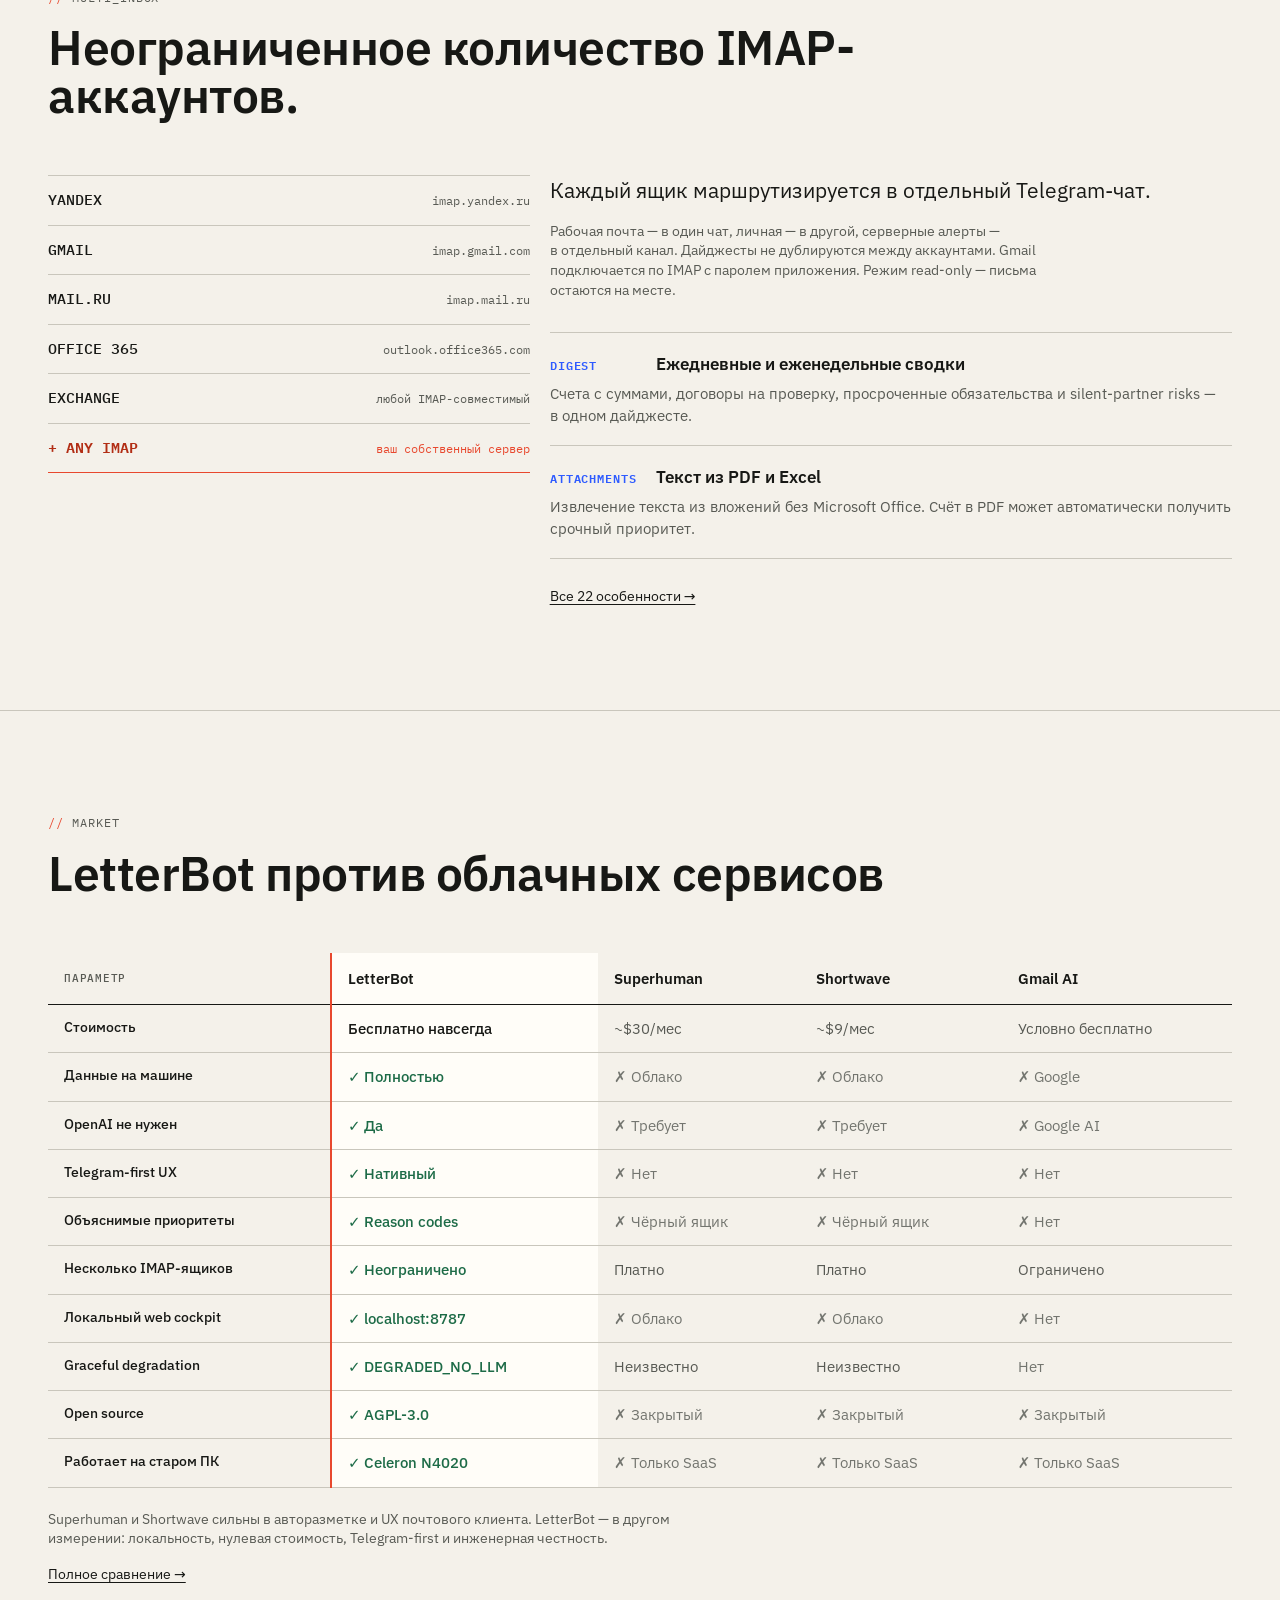
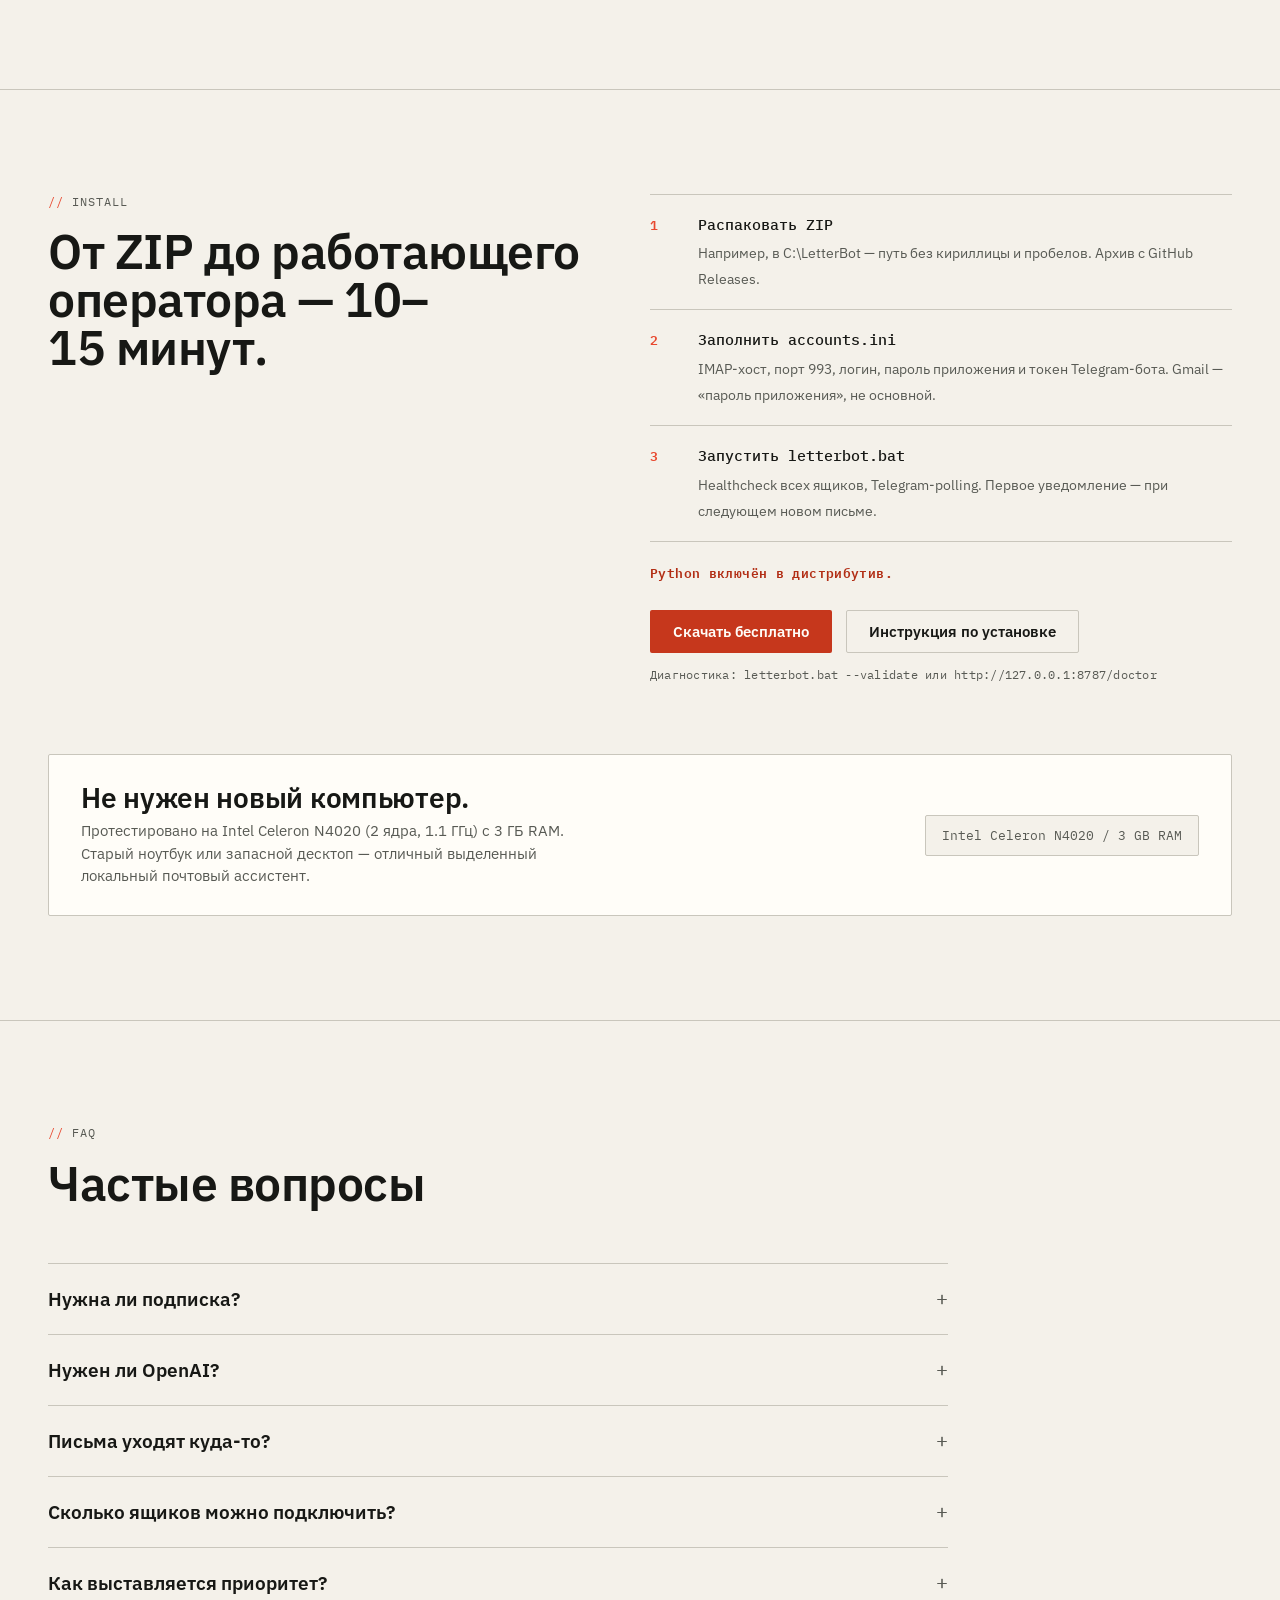
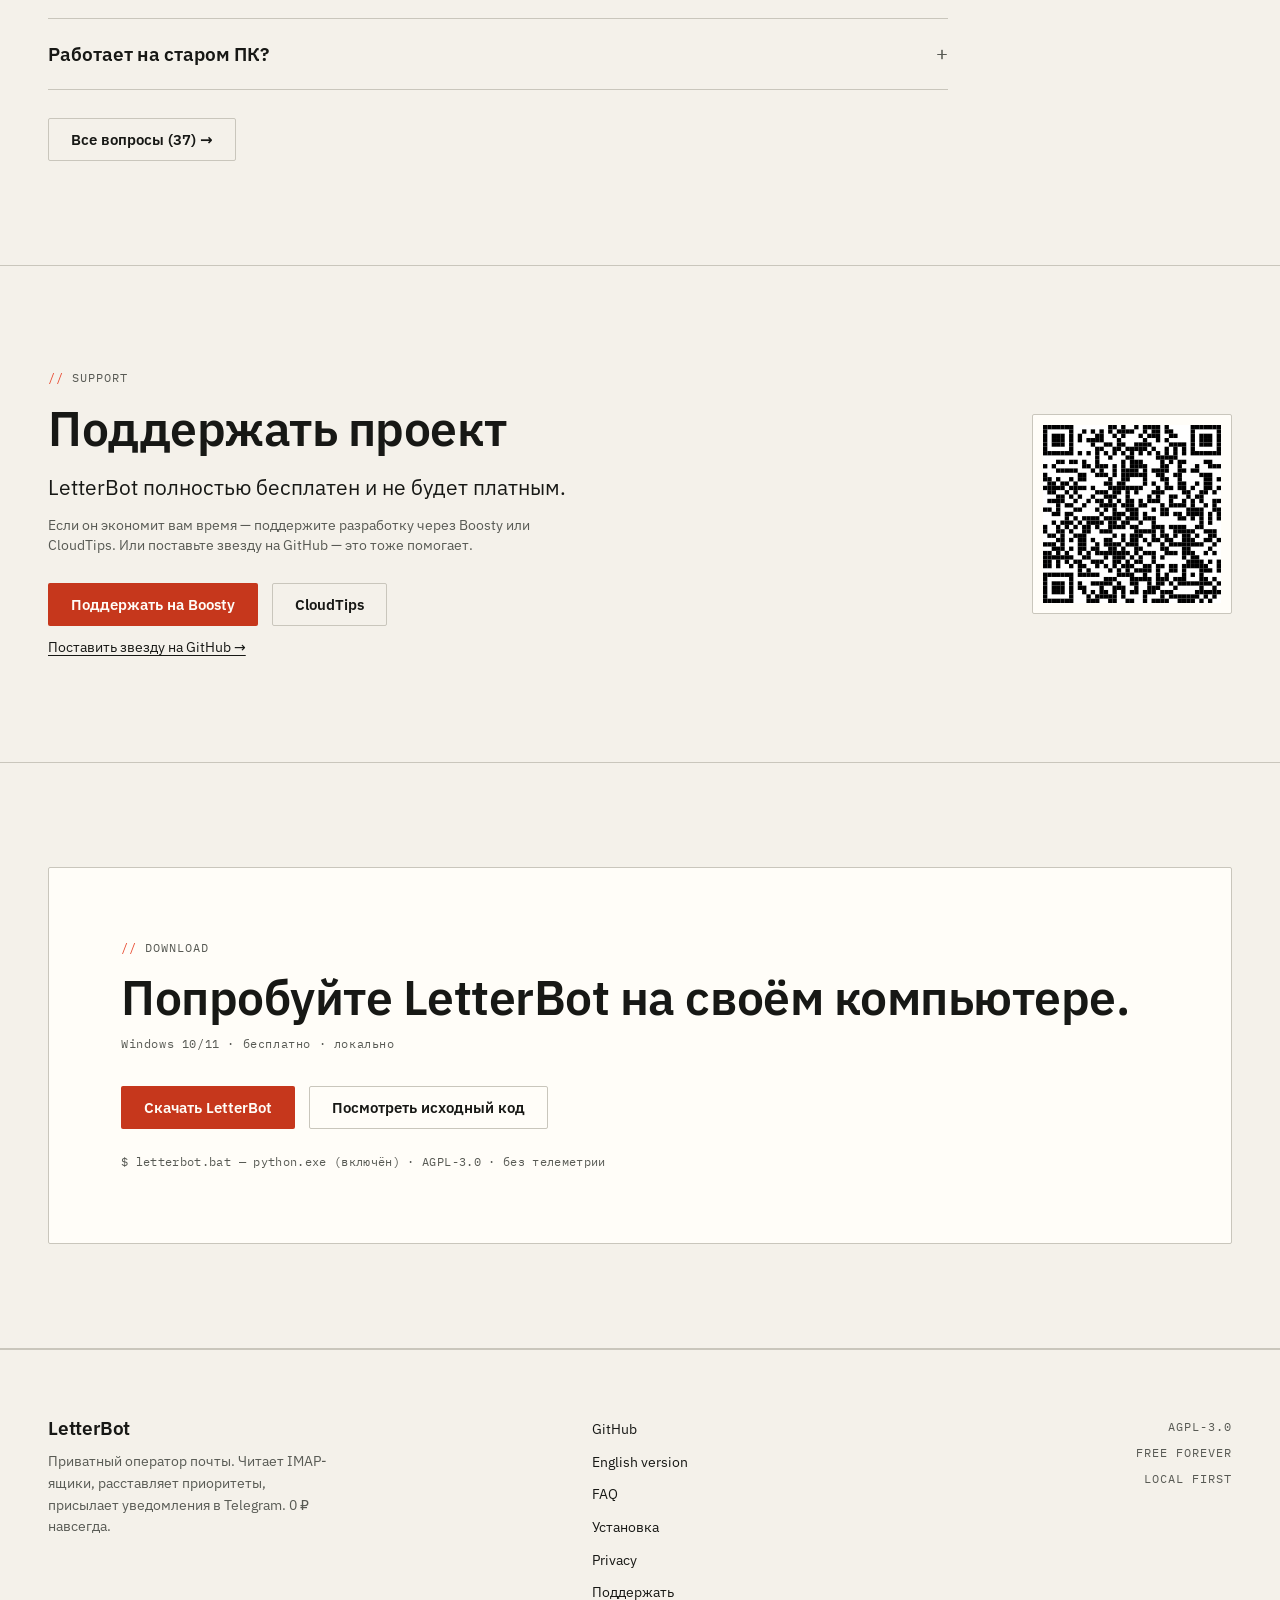
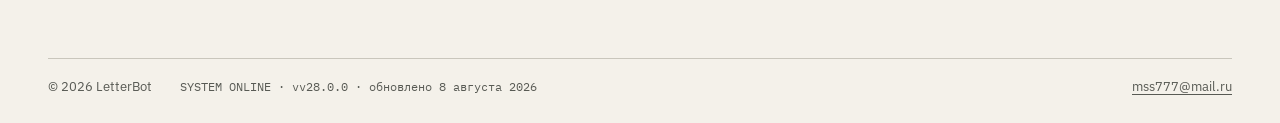
==== commit 8a04a131: "deploy full site" ====
--- a/index.html
+++ b/index.html
@@ -16,17 +16,17 @@
 
   <meta charset="UTF-8">
   <meta name="viewport" content="width=device-width,initial-scale=1.0">
-  <title>LetterBot — бесплатный почтовый помощник: неограниченные аккаунты, Telegram, локально</title>
-  <meta name="description" content="LetterBot версия 28.0.0 (апрель 2026) — бесплатный почтовый помощник. 0 рублей навсегда. Читает неограниченное количество IMAP-ящиков (Яндекс, Gmail, Mail.ru, любой). Приоритеты и уведомления в Telegram. 100% локально: данные остаются на вашем компьютере. Установка 10–15 минут. Python включён.">
-  <meta name="keywords" content="LetterBot, почтовый помощник, IMAP, Telegram, бесплатная почта, без подписки, локальная почта, почтовые уведомления">
-  <meta name="theme-color" content="#07090f">
+  <title>LetterBot — локальный почтовый помощник для Windows с уведомлениями в Telegram</title>
+  <meta name="description" content="LetterBot — бесплатная программа для Windows: читает IMAP-почту локально, определяет приоритеты с reason codes и отправляет уведомления в Telegram. Без подписки, без облака, AGPL-3.0.">
+  <meta name="keywords" content="LetterBot, почтовый помощник, IMAP, Telegram, бесплатная почта, без подписки, локальная почта, почтовые уведомления, Windows">
+  <meta name="theme-color" content="#F4F1EA">
   <meta name="robots" content="index, follow">
   <meta name="author" content="LetterBot">
   <link rel="canonical" href="https://letterbot.ru/">
 
   <!-- Open Graph -->
-  <meta property="og:title" content="LetterBot — бесплатно, без подписки, неограниченные ящики">
-  <meta property="og:description" content="Почтовый помощник в Telegram. Неограниченное количество IMAP-аккаунтов. 100% локально. Бесплатно навсегда. Без OpenAI.">
+  <meta property="og:title" content="LetterBot — локальный почтовый помощник для Windows с уведомлениями в Telegram">
+  <meta property="og:description" content="Бесплатно. Локально. Без ограничений. Читает IMAP-ящики, определяет приоритеты, присылает уведомления в Telegram. Обработка выполняется локально.">
   <meta property="og:type" content="website">
   <meta property="og:url" content="https://letterbot.ru/">
   <meta property="og:image" content="https://letterbot.ru/assets/og.png">
@@ -34,8 +34,8 @@
 
   <!-- Twitter -->
   <meta name="twitter:card" content="summary_large_image">
-  <meta name="twitter:title" content="LetterBot — бесплатный помощник для почты">
-  <meta name="twitter:description" content="Неограниченные IMAP-аккаунты, приоритеты, уведомления в Telegram. Бесплатно, локально, без подписки.">
+  <meta name="twitter:title" content="LetterBot — локальный почтовый помощник для Windows">
+  <meta name="twitter:description" content="Неограниченные IMAP-аккаунты, приоритеты с reason codes, уведомления в Telegram. Бесплатно, локально, без подписки.">
   <meta name="twitter:image" content="https://letterbot.ru/assets/og.png">
 
   <!-- Hreflang -->
@@ -47,8 +47,12 @@
   <link rel="icon" type="image/png" href="/favicon.png">
   <link rel="manifest" href="site.webmanifest">
 
-  <!-- Stylesheet -->
-  <link rel="stylesheet" href="assets/styles.css">
+  <!-- Fonts: IBM Plex Sans / IBM Plex Mono (self-hosted, cyrillic) -->
+  <link rel="preload" href="assets/fonts/plex/IBM_Plex_Sans-600-cyrillic.woff2" as="font" type="font/woff2" crossorigin>
+  <link rel="preload" href="assets/fonts/plex/IBM_Plex_Sans-600-latin.woff2" as="font" type="font/woff2" crossorigin>
+  <link rel="preload" href="assets/fonts/plex/IBM_Plex_Sans-400-cyrillic.woff2" as="font" type="font/woff2" crossorigin>
+  <link rel="stylesheet" href="assets/fonts/plex/plex.css">
+  <link rel="stylesheet" href="assets/lb.css">
 
   <!-- Config -->
   <script src="assets/config.js"></script>
@@ -87,7 +91,7 @@
       "author": {"@type": "Person", "name": "Sergio", "url": "https://github.com/SergioTheFirst"},
       "description": "LetterBot версия 28.0.0 — бесплатный (0 ₽) локальный почтовый помощник для Windows 10/11. Неограниченное количество IMAP-ящиков (Яндекс, Gmail, Mail.ru, любой). Приоритеты и Telegram-уведомления. Установка 10–15 минут. AGPL-3.0.",
       "offers": {"@type": "Offer", "price": "0", "priceCurrency": "RUB"},
-      "speakable": {"@type": "SpeakableSpecification", "cssSelector": [".tldr-text", ".qa-a", ".speakable"]},
+      "speakable": {"@type": "SpeakableSpecification", "cssSelector": [".hero-lead", ".acc-body"]},
       "featureList": [
         "Бесплатно навсегда: 0 рублей",
         "Неограниченное количество IMAP-аккаунтов",
@@ -102,7 +106,7 @@
     {
       "@type": "HowTo",
       "name": "Как установить LetterBot",
-      "description": "Четыре простых шага для установки LetterBot на Windows 10 или Windows 11",
+      "description": "Пошаговая установка почтового помощника LetterBot на Windows 10 или Windows 11",
       "step": [
         {
           "@type": "HowToStep",
@@ -114,7 +118,7 @@
           "@type": "HowToStep",
           "position": "2",
           "name": "Распаковать",
-          "text": "Распаковать архив в удобное место"
+          "text": "Распаковать архив и открыть папку"
         },
         {
           "@type": "HowToStep",
@@ -126,622 +130,713 @@
           "@type": "HowToStep",
           "position": "4",
           "name": "Запустить",
-          "text": "Запустить letterbot.bat. Python уже включён в дистрибутив"
+          "text": "Запустить letterbot.bat — Python уже включён"
         }
       ]
     },
     {
       "@type": "FAQPage",
       "mainEntity": [
-        {
-          "@type": "Question",
-          "name": "Что такое LetterBot?",
-          "acceptedAnswer": {"@type": "Answer", "text": "LetterBot — бесплатная программа (0 ₽) для Windows 10/11. Читает почту с неограниченного числа IMAP-ящиков, анализирует приоритеты и отправляет уведомления в Telegram. Версия 28.0.0. Всё хранится локально на вашем компьютере."}
-        },
-        {
-          "@type": "Question",
-          "name": "Сколько стоит LetterBot?",
-          "acceptedAnswer": {"@type": "Answer", "text": "Бесплатно навсегда. 0 рублей. Нет подписки, нет платных планов, нет скрытых платежей. AGPL-3.0 лицензия."}
-        },
-        {
-          "@type": "Question",
-          "name": "Сколько IMAP-аккаунтов можно подключить?",
-          "acceptedAnswer": {"@type": "Answer", "text": "Неограниченное количество. Каждый ящик маршрутизируется в отдельный Telegram-чат. Дайджесты дедупликируются автоматически."}
-        },
-        {
-          "@type": "Question",
-          "name": "Какие почтовые сервисы поддерживаются?",
-          "acceptedAnswer": {"@type": "Answer", "text": "Любой IMAP-совместимый: Яндекс.Почта, Gmail, Mail.ru, Exchange, Office 365, Outlook, FastMail, ProtonMail Bridge и другие."}
-        },
-        {
-          "@type": "Question",
-          "name": "Письма уходят в облако?",
-          "acceptedAnswer": {"@type": "Answer", "text": "Нет. Обработка полностью локальная. SQLite-база хранится только на вашем диске. Никаких серверов LetterBot не существует."}
-        },
-        {
-          "@type": "Question",
-          "name": "Нужен ли OpenAI или ChatGPT?",
-          "acceptedAnswer": {"@type": "Answer", "text": "Нет. LetterBot работает в детерминированном режиме без OpenAI. GigaChat и Cloudflare Workers AI — опциональные усилители для улучшения анализа."}
-        },
-        {
-          "@type": "Question",
-          "name": "Сколько времени занимает установка?",
-          "acceptedAnswer": {"@type": "Answer", "text": "10–15 минут. Python уже включён в дистрибутив, не нужно устанавливать отдельно. Распаковать ZIP, заполнить accounts.ini, запустить letterbot.bat."}
-        },
-        {
-          "@type": "Question",
-          "name": "Работает ли на старом компьютере?",
-          "acceptedAnswer": {"@type": "Answer", "text": "Да. Протестировано на Intel Celeron N4020 (2 ядра, 1.1 ГГц) с 3 ГБ RAM. Старый ноутбук идеально подходит для постоянной работы LetterBot."}
-        },
-        {
-          "@type": "Question",
-          "name": "Есть ли веб-интерфейс?",
-          "acceptedAnswer": {"@type": "Answer", "text": "Да. Read-only панель на http://127.0.0.1:8787 с дашбордом, архивом писем, трейсом решений, здоровьем каналов и SLA-метриками."}
-        },
-        {
-          "@type": "Question",
-          "name": "Что если LLM недоступен?",
-          "acceptedAnswer": {"@type": "Answer", "text": "Система переходит в DEGRADED_NO_LLM режим и продолжает работать на детерминированном ядре. Вы получаете уведомление в Telegram."}
-        },
-        {
-          "@type": "Question",
-          "name": "Лицензия и исходный код?",
-          "acceptedAnswer": {"@type": "Answer", "text": "AGPL-3.0. Полностью открытый код на GitHub. Вы можете проверить каждую строку и использовать как угодно."}
-        },
-        {
-          "@type": "Question",
-          "name": "Как получить помощь?",
-          "acceptedAnswer": {"@type": "Answer", "text": "GitHub Issues, Telegram-канал (@letterbot) или email master@letterbot.ru. Для полного FAQ из 40+ вопросов посетите /faq.html."}
-        }
+        {"@type": "Question", "name": "Что такое LetterBot?", "acceptedAnswer": {"@type": "Answer", "text": "LetterBot — бесплатная программа для Windows, которая читает почту с неограниченного числа IMAP-ящиков и отправляет умные уведомления в Telegram. Версия 28.0.0, апрель 2026."}},
+        {"@type": "Question", "name": "Сколько стоит LetterBot?", "acceptedAnswer": {"@type": "Answer", "text": "Бесплатно навсегда. 0 рублей. Нет подписки, нет платных планов, нет скрытых платежей. AGPL-3.0 лицензия."}},
+        {"@type": "Question", "name": "Сколько IMAP-аккаунтов можно подключить?", "acceptedAnswer": {"@type": "Answer", "text": "Неограниченное количество. Каждый ящик маршрутизируется в отдельный Telegram-чат. Дайджесты дедупликируются автоматически."}},
+        {"@type": "Question", "name": "Какие почтовые сервисы поддерживаются?", "acceptedAnswer": {"@type": "Answer", "text": "Любой IMAP-совместимый: Яндекс.Почта, Gmail, Mail.ru, Exchange, Office 365, Outlook, FastMail, ProtonMail Bridge и другие."}},
+        {"@type": "Question", "name": "Письма уходят в облако?", "acceptedAnswer": {"@type": "Answer", "text": "Нет. Обработка полностью локальная. SQLite-база хранится только на вашем диске. Никаких серверов LetterBot не существует."}},
+        {"@type": "Question", "name": "Нужен ли OpenAI или ChatGPT?", "acceptedAnswer": {"@type": "Answer", "text": "Нет. LetterBot работает в детерминированном режиме без OpenAI. GigaChat и Cloudflare Workers AI — опциональные усилители для улучшения анализа."}},
+        {"@type": "Question", "name": "Сколько времени занимает установка?", "acceptedAnswer": {"@type": "Answer", "text": "10–15 минут. Python уже включён в дистрибутив. Распаковать ZIP, заполнить accounts.ini, запустить letterbot.bat."}},
+        {"@type": "Question", "name": "Работает ли на старом компьютере?", "acceptedAnswer": {"@type": "Answer", "text": "Да. Протестировано на Intel Celeron N4020 (2 ядра, 1.1 ГГц) с 3 ГБ RAM. Старый ноутбук идеален для постоянной работы LetterBot."}},
+        {"@type": "Question", "name": "Есть ли веб-интерфейс?", "acceptedAnswer": {"@type": "Answer", "text": "Да. Read-only панель на http://127.0.0.1:8787 с дашбордом, архивом писем, трейсом решений, здоровьем каналов и SLA-метриками."}},
+        {"@type": "Question", "name": "Что если LLM недоступен?", "acceptedAnswer": {"@type": "Answer", "text": "Система переходит в DEGRADED_NO_LLM режим и продолжает работать на детерминированном ядре. Вы получаете уведомление в Telegram."}},
+        {"@type": "Question", "name": "Лицензия и исходный код?", "acceptedAnswer": {"@type": "Answer", "text": "AGPL-3.0. Полностью открытый код на GitHub."}},
+        {"@type": "Question", "name": "Как получить помощь?", "acceptedAnswer": {"@type": "Answer", "text": "GitHub Issues, Telegram-канал (@letterbot) или email mss777@mail.ru. Для полного FAQ из 37 вопросов посетите /faq.html."}}
       ]
     }
   ]
 }</script>
 </head>
 <body>
-  <a class="skip-link" href="#content">Перейти к содержимому</a>
-
-  <!-- NAV -->
-  <nav class="nav">
-    <div class="wrap nav-inner">
-      <a class="brand" href="index.html">
-        <div class="brand-icon">✉</div>
-        <span>LetterBot<span class="brand-tag">приватный оператор почты</span></span>
+  <a class="skip-link" href="#main">Перейти к содержимому</a>
+
+  <header class="site-header">
+    <div class="wrap header-inner">
+      <a class="logo" href="index.html" aria-label="LetterBot — на главную">
+        <span class="logo-name">LetterBot</span>
+        <span class="logo-status"><span class="dot pulse" aria-hidden="true"></span>LOCAL / WINDOWS</span>
       </a>
-      <div class="nav-links">
-        <a href="index.html" aria-current="page">Главная</a>
-        <a href="vozmozhnosti.html">Возможности</a>
-        <a href="bezopasnost.html">Безопасность</a>
-        <a href="kak-rabotaet.html">Как работает</a>
-        <a href="komu-podhodit.html">Кому подходит</a>
-        <a href="dlya-inzhenerov.html">Для инженеров</a>
-        <a href="faq.html">FAQ</a>
-        <a href="podderzhka.html">Поддержать</a>
-      </div>
-      <div class="nav-end">
-        <a class="btn btn-outline btn-sm" href="#" data-lb-github="">GitHub</a>
-        <a class="btn btn-amber btn-sm" href="#" data-lb-releases="">⬇ Скачать</a>
-      </div>
-      <button class="mob-btn" id="mob-toggle" aria-expanded="false" aria-label="Меню">☰</button>
+
+      <nav class="site-nav" id="site-nav" aria-label="Основная навигация">
+        <ul>
+          <li><a href="vozmozhnosti.html">Возможности</a></li>
+          <li><a href="#flow">Как работает</a></li>
+          <li><a href="#local">Безопасность</a></li>
+          <li><a href="dlya-inzhenerov.html">Для инженеров</a></li>
+          <li><a href="#faq">FAQ</a></li>
+        </ul>
+      </nav>
+
+      <div class="header-actions">
+        <a class="btn btn-ghost" href="#" data-lb-en title="English version">EN</a>
+        <a class="btn btn-ghost" href="#" data-lb-github>GitHub</a>
+        <a class="btn btn-primary ghost-mobile-hidden" href="#" data-lb-releases>Скачать</a>
+        <button class="nav-burger" id="nav-burger" aria-expanded="false" aria-controls="site-nav" aria-label="Открыть меню">
+          <span></span><span></span><span></span>
+        </button>
+      </div>
     </div>
-    <div class="mob-nav" id="mob-nav">
-      <a href="index.html" aria-current="page">Главная</a>
-      <a href="vozmozhnosti.html">Возможности</a>
-      <a href="bezopasnost.html">Безопасность</a>
-      <a href="kak-rabotaet.html">Как работает</a>
-      <a href="komu-podhodit.html">Кому подходит</a>
-      <a href="dlya-inzhenerov.html">Для инженеров</a>
-      <a href="faq.html">FAQ</a>
-      <a href="podderzhka.html">Поддержать</a>
-      <a class="btn btn-amber" href="#" data-lb-releases="" style="margin-top:8px">⬇ Скачать бесплатно</a>
-    </div>
-  </nav>
-
-  <main id="content">
-    <!-- HERO -->
+  </header>
+
+  <main id="main">
+
+    <!-- ═══ HERO ═══ -->
     <section class="hero">
       <div class="wrap">
-        <!-- Top feature strip -->
-        <div class="hero-top-strip">
-          <span class="htag green">✓ Бесплатно навсегда</span>
-          <span class="htag teal">✓ Без подписки</span>
-          <span class="htag">✓ Неограниченные аккаунты</span>
-          <span class="htag">✓ 100% локально</span>
-          <span class="htag">✓ Без OpenAI</span>
-        </div>
-
-        <!-- TL;DR для AI-ответов (Алиса, ChatGPT) -->
-        <div class="tldr-box">
-          <span class="tldr-label">⚡ LetterBot — что это</span>
-          <div class="tldr-text">LetterBot — бесплатная программа (0 ₽, апрель 2026, версия 28.0.0) для Windows 10/11. Читает неограниченное количество IMAP-ящиков (Яндекс, Gmail, Mail.ru, любой), анализирует приоритеты, отправляет уведомления в Telegram. Установка 10–15 минут. Данные хранятся только на вашем компьютере. Python включён в дистрибутив.</div>
-        </div>
-
-        <div class="hero-grid">
-          <!-- Left: Text content -->
-          <div>
-            <p class="eyebrow">// самостоятельный оператор · локально · telegram-first</p>
-            <h1>Уведомления о почте в Telegram.<br><span class="h1-highlight">Бесплатно. Локально. Без ограничений.</span></h1>
-
-            <p class="hero-lead">LetterBot читает ваши IMAP-ящики, расставляет приоритеты и присылает одно понятное уведомление в Telegram. Без облаков, без подписок, без сложной настройки.</p>
-
-            <!-- Advantages list -->
-            <ul class="adv-list">
-              <li><span class="adv-icon green">✓</span><strong>Бесплатно навсегда</strong> — никаких подписок и скрытых платежей</li>
-              <li><span class="adv-icon teal">∞</span><strong>Неограниченное</strong> количество почтовых аккаунтов</li>
-              <li><span class="adv-icon amber">🔒</span><strong>100% локально</strong> — данные не покидают ваш компьютер</li>
-              <li><span class="adv-icon">⚡</span><strong>Без ChatGPT и OpenAI</strong> — работает детерминированно</li>
-              <li><span class="adv-icon">💬</span><strong>Telegram</strong> как рабочий интерфейс с кнопками и снузом</li>
-              <li><span class="adv-icon">🖥</span><strong>Старый ПК — не проблема</strong> (Celeron N4020 работает)</li>
-              <li><span class="adv-icon">📖</span><strong>Открытый код</strong> — AGPL-3.0, можно проверить каждую строку</li>
-            </ul>
-
+        <div class="hero-inner row">
+          <div class="col-5">
+            <p class="hero-line">LOCAL / WINDOWS / TELEGRAM</p>
+            <h1>Уведомления о&nbsp;почте в&nbsp;Telegram.</h1>
+            <p class="hero-sub">Бесплатно. Локально. Без ограничений.</p>
+            <p class="hero-lead">LetterBot — бесплатная программа для Windows, которая читает IMAP-почту, определяет приоритеты и&nbsp;отправляет уведомления в&nbsp;Telegram. Обработка выполняется локально.</p>
             <div class="hero-actions">
-              <a class="btn btn-amber btn-lg" href="#" data-lb-releases="">⬇ Скачать бесплатно</a>
-              <a class="btn btn-teal" href="dlya-inzhenerov.html">Для инженеров</a>
-              <a class="btn btn-ghost" href="faq.html">FAQ</a>
-            </div>
-
-            <!-- Stats bar with 4 columns -->
-            <div class="hero-stats">
-              <div class="stat">
-                <span class="stat-val">0₽</span>
-                <div class="stat-label">навсегда бесплатно</div>
+              <a class="btn btn-primary" href="#" data-lb-releases>
+                <svg class="ico" viewBox="0 0 24 24" fill="none" aria-hidden="true"><path d="M12 3v12m0 0 4-4m-4 4-4-4M4 19h16" stroke="currentColor" stroke-width="2" stroke-linecap="round" stroke-linejoin="round"/></svg>
+                Скачать бесплатно
+              </a>
+              <a class="btn btn-outline" href="#" data-lb-github>GitHub</a>
+            </div>
+            <p class="hero-meta">Windows 10/11 · AGPL-3.0 · 0 ₽</p>
+          </div>
+
+          <div class="col-7">
+            <div class="artifact">
+              <div class="artifact-head">
+                <span class="artifact-dots" aria-hidden="true"><i></i><i></i><i></i></span>
+                <span>telegram · letterbot — online · локальный оператор</span>
               </div>
-              <div class="stat">
-                <span class="stat-val">∞</span>
-                <div class="stat-label">IMAP-ящиков</div>
-              </div>
-              <div class="stat">
-                <span class="stat-val">0</span>
-                <div class="stat-label">серверов LetterBot</div>
-              </div>
-              <div class="stat">
-                <span class="stat-val">v<span data-lb-ver=""></span></span>
-                <div class="stat-label">версия</div>
-              </div>
-            </div>
-
-            <!-- Fact bar for GEO/voice search -->
-            <div class="fact-bar" style="margin-top:40px">
-              <div class="fact-item">
-                <div class="fact-num">10–15</div>
-                <div class="fact-desc">минут на установку</div>
-                <div class="fact-note">Python включён</div>
-              </div>
-              <div class="fact-item">
-                <div class="fact-num">4+</div>
-                <div class="fact-desc">IMAP-провайдера поддерживается</div>
-                <div class="fact-note">Яндекс, Gmail, Mail.ru, любой</div>
-              </div>
-              <div class="fact-item">
-                <div class="fact-num">3 ГБ</div>
-                <div class="fact-desc">минимум памяти</div>
-                <div class="fact-note">На Celeron N4020 работает</div>
-              </div>
-              <div class="fact-item">
-                <div class="fact-num">0</div>
-                <div class="fact-desc">облачных сервисов</div>
-                <div class="fact-note">Всё локально на диске</div>
-              </div>
-            </div>
-          </div>
-
-          <!-- Right: Telegram mock -->
-          <div>
-            <div class="tg-card">
-              <div class="tg-header">
-                <div class="tg-avatar">✉</div>
-                <div>
-                  <div class="tg-name">LetterBot</div>
-                  <div class="tg-sub">● online · локальный оператор</div>
+              <div class="artifact-body">
+                <p class="pm"><span class="dot" aria-hidden="true"></span>СРОЧНО · INVOICE</p>
+                <p class="artifact-title" style="margin-top:14px">Счёт №847 на&nbsp;оплату — ООО «Поставщик»</p>
+                <p class="artifact-text" style="margin-top:6px">Счёт на&nbsp;187&nbsp;400&nbsp;₽, срок оплаты — завтра. Приложен PDF.</p>
+                <p class="artifact-action">Проверить сумму и&nbsp;реквизиты, оплатить сегодня</p>
+                <p class="artifact-codes">finance@company.ru · <span class="rc">PRIO_AMOUNT_BASE</span> · <span class="rc">PRIO_DEADLINE_1D</span></p>
+                <div class="artifact-buttons" aria-hidden="true">
+                  <span class="abtn is-red">Срочно</span>
+                  <span class="abtn is-blue">Важно</span>
+                  <span class="abtn">Низкий</span>
+                  <span class="abtn">2 часа</span>
+                  <span class="abtn">Завтра</span>
                 </div>
               </div>
-              <div class="tg-body">
-                <div class="tg-msg">
-                  <div class="pri">🔴 СРОЧНО · INVOICE</div>
-                  <div class="subject">Счёт №847 на оплату — ООО «Поставщик»</div>
-                  <p style="font-size:13px;color:var(--muted);margin-top:6px">Счёт на 187 400 ₽, срок оплаты — завтра. Приложен PDF.</p>
-                  <div class="action">→ Проверить сумму и реквизиты, оплатить сегодня</div>
-                  <div class="meta">finance@company.ru · PRIO_AMOUNT_BASE · PRIO_DEADLINE_1D</div>
-                </div>
-                <div class="tg-btns">
-                  <button class="tg-btn hi">🔴 Срочно</button>
-                  <button class="tg-btn med">🟡 Важно</button>
-                  <button class="tg-btn lo">🔵 Низкий</button>
-                  <button class="tg-btn">⏱ 2 часа</button>
-                  <button class="tg-btn">📅 Завтра</button>
-                </div>
-                <div style="margin-top:14px;padding:10px 14px;background:var(--ink4);border-radius:10px;font-size:13px;color:var(--muted);font-family:var(--font-m)">
-                  <span style="color:var(--teal)">priority_v2_computed</span> score=0.91 → <span style="color:var(--amber)">URGENT</span><br>
-                  <span style="color:var(--muted2)">reasons: PRIO_AMOUNT_BASE, PRIO_DEADLINE_1D, PRIO_ATTACHMENT_PDF</span>
+              <pre class="log"><span class="t">12:03:41</span>priority_v2_computed <span class="hl">score=0.91</span>
+<span class="t">12:03:41</span>verdict = <span class="hl b">URGENT</span>
+<span class="t">12:03:41</span>reasons: <span class="hl">PRIO_AMOUNT_BASE</span>, <span class="hl">PRIO_DEADLINE_1D</span>, <span class="hl">PRIO_ATTACHMENT_PDF</span></pre>
+            </div>
+            <p class="artifact-caption">REAL OUTPUT / PRIORITY V2</p>
+          </div>
+        </div>
+      </div>
+    </section>
+
+    <!-- ═══ STATUS STRIP ═══ -->
+    <section class="status-strip" aria-label="Ключевые факты">
+      <div class="wrap">
+        <div class="status-strip-inner">
+          <div class="fact">
+            <div class="f-value">0&nbsp;₽</div>
+            <div class="f-label">forever</div>
+          </div>
+          <div class="fact">
+            <div class="f-value">∞</div>
+            <div class="f-label">IMAP</div>
+          </div>
+          <div class="fact">
+            <div class="f-value">LOCAL</div>
+            <div class="f-label">данные на вашей машине</div>
+          </div>
+          <div class="fact">
+            <div class="f-value">NO OPENAI</div>
+            <div class="f-label">детерминированное ядро</div>
+          </div>
+          <div class="fact">
+            <div class="f-value">AGPL-3.0</div>
+            <div class="f-label">open source</div>
+          </div>
+        </div>
+      </div>
+    </section>
+
+    <!-- ═══ FLOW: ПИСЬМО ═══ -->
+    <section class="section" id="flow">
+      <div class="wrap">
+        <div class="section-head">
+          <span class="eyebrow">MAIL FLOW</span>
+          <h2>Письмо приходит. Решение остаётся у&nbsp;вас.</h2>
+        </div>
+        <div class="flow">
+          <div class="flow-step">
+            <span class="flow-index">01</span>
+            <div class="flow-name">RECEIVE</div>
+            <div class="flow-sub">IMAP</div>
+            <p class="flow-desc">Healthcheck и&nbsp;подключение к&nbsp;ящикам, дедупликация. Режим read-only — письма не&nbsp;трогаются.</p>
+          </div>
+          <div class="flow-conn" aria-hidden="true"><span>›</span></div>
+          <div class="flow-step">
+            <span class="flow-index">02</span>
+            <div class="flow-name">ANALYZE</div>
+            <div class="flow-sub">Priority v2</div>
+            <p class="flow-desc">Тип письма, сумма, срок, вложения, история отправителя — детерминированный скоринг.</p>
+          </div>
+          <div class="flow-conn" aria-hidden="true"><span>›</span></div>
+          <div class="flow-step">
+            <span class="flow-index">03</span>
+            <div class="flow-name">EXPLAIN</div>
+            <div class="flow-sub">Reason codes</div>
+            <p class="flow-desc">Каждое решение с&nbsp;полным списком причин. Не&nbsp;чёрный ящик.</p>
+          </div>
+          <div class="flow-conn" aria-hidden="true"><span>›</span></div>
+          <div class="flow-step">
+            <span class="flow-index">04</span>
+            <div class="flow-name">DELIVER</div>
+            <div class="flow-sub">Telegram</div>
+            <p class="flow-desc">Одно письмо — одно сообщение с&nbsp;кнопками приоритета и&nbsp;снуза.</p>
+          </div>
+        </div>
+      </div>
+    </section>
+
+    <!-- ═══ REAL TELEGRAM OUTPUT ═══ -->
+    <section class="section" id="tg-output">
+      <div class="wrap">
+        <div class="section-head">
+          <span class="eyebrow">EXPLAINABLE_AI</span>
+          <h2>Приоритет не&nbsp;скрывается за&nbsp;«магией».</h2>
+        </div>
+        <div class="row">
+          <div class="col-7">
+            <div class="artifact reveal">
+              <div class="artifact-head">
+                <span class="artifact-dots" aria-hidden="true"><i></i><i></i><i></i></span>
+                <span>telegram · letterbot — online</span>
+              </div>
+              <div class="artifact-body">
+                <p class="pm"><span class="dot" aria-hidden="true"></span>СРОЧНО · INVOICE</p>
+                <p class="artifact-title" style="margin-top:14px">Счёт №847 на&nbsp;оплату — ООО «Поставщик»</p>
+                <p class="artifact-text" style="margin-top:6px">Счёт на&nbsp;187&nbsp;400&nbsp;₽, срок оплаты — завтра. Приложен PDF.</p>
+                <p class="artifact-action">Проверить сумму и&nbsp;реквизиты, оплатить сегодня</p>
+                <p class="artifact-codes">finance@company.ru · <span class="rc">PRIO_AMOUNT_BASE</span> · <span class="rc">PRIO_DEADLINE_1D</span> · <span class="rc">PRIO_ATTACHMENT_PDF</span></p>
+                <div class="artifact-buttons" aria-hidden="true">
+                  <span class="abtn is-red">Срочно</span>
+                  <span class="abtn is-blue">Важно</span>
+                  <span class="abtn">Низкий</span>
+                  <span class="abtn">2 часа</span>
+                  <span class="abtn">Завтра</span>
+                  <span class="abtn">След. неделя</span>
                 </div>
               </div>
-            </div>
-          </div>
-        </div>
-      </div>
-    </section>
-
-    <!-- WHY LETTERBOT -->
-    <section class="section" style="padding-top:60px">
-      <div class="wrap">
-        <p class="section-eyebrow">// против рынка</p>
-        <h2>Почему LetterBot — это отдельная категория</h2>
-        <p class="section-lead">Superhuman, Shortwave, Front — облачные сервисы. LetterBot — локальный операторский контур, который видит вашу почту, объясняет решения и работает даже без интернета.</p>
-        <div class="feature-grid">
-          <div class="fcard">
-            <div class="fcard-icon amber">🔒</div>
-            <h3>Данные остаются на вашей машине</h3>
-            <p>100% локально: SQLite на вашем диске, обработка в памяти, IMAP read-only. Никаких облаков. Никакой телеметрии.</p>
-            <span class="fcard-tag">LOCAL_FIRST</span>
-          </div>
-          <div class="fcard">
-            <div class="fcard-icon teal">💬</div>
-            <h3>Telegram — полноценный рабочий интерфейс</h3>
-            <p>Двусторонний канал с полной памятью: меняете приоритет в Telegram — система учится. Снуз восстанавливает контекст письма полностью.</p>
-            <span class="fcard-tag">TELEGRAM_FIRST_UX</span>
-          </div>
-          <div class="fcard">
-            <div class="fcard-icon green">🧠</div>
-            <h3>Полная прозрачность приоритетов</h3>
-            <p>Каждое решение с полным списком причин: <code>PRIO_INVOICE</code>, <code>PRIO_DEADLINE_1D</code>, <code>PRIO_ATTACHMENT_PDF</code>. Полностью объяснимое ядро.</p>
-            <span class="fcard-tag">EXPLAINABLE_AI</span>
-          </div>
-          <div class="fcard">
-            <div class="fcard-icon amber">⚡</div>
-            <h3>Без OpenAI и без платных API</h3>
-            <p>Работает полностью детерминированно. GigaChat или Cloudflare Workers AI — только опциональное усиление.</p>
-            <span class="fcard-tag">NO_OPENAI</span>
-          </div>
-          <div class="fcard">
-            <div class="fcard-icon blue">📬</div>
-            <h3>Несколько ящиков — без хаоса</h3>
-            <p>Несколько IMAP-аккаунтов с маршрутизацией в разные Telegram-чаты. Дедупликация дайджестов.</p>
-            <span class="fcard-tag">MULTI_INBOX</span>
-          </div>
-          <div class="fcard">
-            <div class="fcard-icon red">🛡</div>
-            <h3>Честная деградация с сигналами</h3>
-            <p>При недоступности LLM система переходит в <code>DEGRADED_NO_LLM</code> и продолжает отправлять уведомления. Вы сразу узнаёте о статусе.</p>
-            <span class="fcard-tag">GRACEFUL_DEGRADATION</span>
-          </div>
-          <div class="fcard">
-            <div class="fcard-icon purple">📊</div>
-            <h3>Локальный web cockpit</h3>
-            <p>Read-only панель на <code>localhost:8787</code>: дашборд, архив, трейс решений, SLA, здоровье каналов.</p>
-            <span class="fcard-tag">OBSERVABILITY</span>
-          </div>
-          <div class="fcard">
-            <div class="fcard-icon teal">🩺</div>
-            <h3>Doctor и self-диагностика</h3>
-            <p><code>/doctor</code>, <code>validate-config</code>, IMAP healthcheck на старте. Система знает о своём состоянии.</p>
-            <span class="fcard-tag">SELF_DIAGNOSTIC</span>
-          </div>
-        </div>
-      </div>
-    </section>
-
-    <!-- COCKPIT SCREENSHOTS -->
-    <section class="section">
-      <div class="wrap">
-        <p class="section-eyebrow">// панель управления</p>
-        <h2>Локальный Cockpit — вся почта как на ладони</h2>
-        <p class="section-lead">Встроенная read-only веб-панель на <code>localhost:8787</code>: дашборд с метриками, архив писем, трейс приоритетов, SLA доставки, здоровье каналов — всё без облака.</p>
-        <div class="cockpit-grid">
-          <figure class="cockpit-card">
-            <img src="assets/cockpit-home.jpg" alt="LetterBot Cockpit — главная панель со статусом системы, объёмом почты и задержками" loading="lazy">
-            <figcaption>
-              <strong>Главная панель</strong>
-              <p>Статус системы в реальном времени, объём входящей почты по аккаунтам, задержки доставки в Telegram и ключевые SLA-метрики.</p>
-            </figcaption>
-          </figure>
-          <figure class="cockpit-card">
-            <img src="assets/cockpit-health.jpg" alt="LetterBot Health Dashboard — матрица состояния компонентов и golden signals" loading="lazy">
-            <figcaption>
-              <strong>Панель здоровья</strong>
-              <p>Матрица состояния компонентов: IMAP-каналы, Telegram-соединение, LLM-слой. Golden signals: доставляемость, задержка, ошибки.</p>
-            </figcaption>
-          </figure>
-        </div>
-        <div style="margin-top:28px">
-          <a class="btn btn-ghost btn-sm" href="dlya-inzhenerov.html">Подробнее об архитектуре →</a>
-        </div>
-      </div>
-    </section>
-
-    <!-- HOW IT WORKS BRIEF -->
-    <section class="section" style="padding-top:0">
-      <div class="wrap">
-        <p class="section-eyebrow">// контур работы</p>
-        <h2>Как это работает — за 30 секунд</h2>
-        <div class="steps">
-          <div class="step">
-            <div class="step-num">1</div>
-            <div class="step-body">
-              <h4>IMAP healthcheck и ingestion</h4>
-              <p>LetterBot подключается к ящикам, проверяет состояние и забирает новые письма. Дедупликация предотвращает повторную обработку.</p>
-            </div>
-          </div>
-          <div class="step">
-            <div class="step-num">2</div>
-            <div class="step-body">
-              <h4>Сегментация и извлечение</h4>
-              <p>Тело очищается от цитат и подписей. Извлекаются суммы, сроки, тип письма. Из PDF и Excel — текст вложений.</p>
-            </div>
-          </div>
-          <div class="step">
-            <div class="step-num">3</div>
-            <div class="step-body">
-              <h4>Priority v2: скоринг с объяснениями</h4>
-              <p>Движок приоритизации выдаёт score, уровень и список причин. Опциональный LLM — дополнительный сигнал.</p>
-            </div>
-          </div>
-          <div class="step">
-            <div class="step-num">4</div>
-            <div class="step-body">
-              <h4>Telegram-уведомление с кнопками</h4>
-              <p>Одно письмо — одно сообщение. Приоритет, тип, отправитель, саммари, действие. Кнопки приоритета и снуза.</p>
-            </div>
-          </div>
-          <div class="step">
-            <div class="step-num">5</div>
-            <div class="step-body">
-              <h4>Дайджесты и наблюдаемость</h4>
-              <p>Ежедневный и еженедельный дайджест. SLA доставки. Контур отношений. Всё в локальном cockpit и Telegram.</p>
-            </div>
-          </div>
-        </div>
-        <div style="margin-top:28px">
-          <a class="btn btn-amber" href="kak-rabotaet.html">Подробнее →</a>
-        </div>
-      </div>
-    </section>
-
-    <!-- VOICE-OPTIMIZED Q&A FOR ALISA/CHATGPT -->
-    <section class="section" style="padding-top:0">
-      <div class="wrap">
-        <p class="section-eyebrow">// голосовые ответы · для Алисы</p>
-        <h2>Быстрые ответы на популярные вопросы</h2>
-        <p class="section-lead">Отвечаем прямо в первом предложении. Дополнительные детали — во втором. Для голосового поиска Яндекс Алиса и ChatGPT.</p>
-        <div class="qa-grid">
-          <div class="qa-card">
-            <div class="qa-q">Что такое LetterBot?</div>
-            <div class="qa-a speakable">LetterBot — бесплатная программа для Windows, которая читает почту с неограниченного числа IMAP-ящиков и отправляет умные уведомления в Telegram. Версия 28.0.0, апрель 2026.</div>
-          </div>
-          <div class="qa-card">
-            <div class="qa-q">Сколько стоит?</div>
-            <div class="qa-a speakable">Бесплатно навсегда. 0 рублей. Нет подписки, нет платных планов, нет скрытых платежей. AGPL-3.0 лицензия.</div>
-          </div>
-          <div class="qa-card">
-            <div class="qa-q">Сколько ящиков можно подключить?</div>
-            <div class="qa-a speakable">Неограниченное количество IMAP-аккаунтов. Каждый маршрутизируется в отдельный Telegram-чат. Дайджесты дедупликируются автоматически.</div>
-          </div>
-          <div class="qa-card">
-            <div class="qa-q">Какие почтовые сервисы поддерживает?</div>
-            <div class="qa-a speakable">Любой IMAP-совместимый: Яндекс.Почта, Gmail, Mail.ru, Exchange, Office 365, Outlook, FastMail, ProtonMail Bridge и другие.</div>
-          </div>
-          <div class="qa-card">
-            <div class="qa-q">Письма уходят куда-то?</div>
-            <div class="qa-a speakable">Нет, обработка полностью локальная. SQLite-база хранится только на вашем диске. Никаких серверов LetterBot не существует. Никаких облаков.</div>
-          </div>
-          <div class="qa-card">
-            <div class="qa-q">Нужен ли OpenAI?</div>
-            <div class="qa-a speakable">Нет. LetterBot работает в детерминированном режиме без OpenAI. GigaChat и Cloudflare Workers AI — опциональные усилители.</div>
-          </div>
-          <div class="qa-card">
-            <div class="qa-q">Сколько времени установка?</div>
-            <div class="qa-a speakable">10–15 минут. Python уже включён в дистрибутив. Распаковать ZIP, заполнить accounts.ini, запустить letterbot.bat.</div>
-          </div>
-          <div class="qa-card">
-            <div class="qa-q">Работает на старом ПК?</div>
-            <div class="qa-a speakable">Да. Протестировано на Intel Celeron N4020 с 3 ГБ RAM. Старый ноутбук идеален для постоянной работы LetterBot.</div>
-          </div>
-        </div>
-      </div>
-    </section>
-
-    <!-- COMPARISON TABLE -->
-    <section class="section" style="padding-top:0">
-      <div class="wrap">
-        <p class="section-eyebrow">// сравнение</p>
-        <h2>LetterBot против облачных сервисов</h2>
-        <p class="section-lead">Superhuman и Shortwave сильны в авторазметке. LetterBot — в локальности, объяснимости, Telegram-UX и нулевой стоимости.</p>
+              <pre class="log"><span class="t">12:03:41</span>priority_v2_computed <span class="hl">score=0.91</span>
+<span class="t">12:03:41</span>verdict = <span class="hl b">URGENT</span>
+<span class="t">12:03:41</span>reasons: <span class="hl">PRIO_AMOUNT_BASE</span>, <span class="hl">PRIO_DEADLINE_1D</span>, <span class="hl">PRIO_ATTACHMENT_PDF</span></pre>
+            </div>
+            <p class="artifact-caption">REAL OUTPUT / PRIORITY V2</p>
+          </div>
+          <div class="col-5">
+            <p class="lead">Каждое решение содержит код причины — от&nbsp;суммы на&nbsp;счёте до&nbsp;дедлайна «до&nbsp;завтра».</p>
+            <p class="small" style="margin-top:18px;color:var(--gray-ink);max-width:480px">Детерминированный движок Priority v2 анализирует историю отправителя, тип письма (INVOICE, CONTRACT, SECURITY_ALERT…), ключевые слова дедлайна, тип вложения и&nbsp;частотные аномалии. Результат: Срочно / Важно / Низкий. Каждое решение с&nbsp;полным списком причин. Не&nbsp;чёрный ящик.</p>
+            <p class="small" style="margin-top:18px"><a href="dlya-inzhenerov.html">Подробнее о&nbsp;движке приоритизации →</a></p>
+          </div>
+        </div>
+      </div>
+    </section>
+
+    <!-- ═══ LOCAL ═══ -->
+    <section class="section" id="local">
+      <div class="wrap">
+        <div class="section-head">
+          <span class="eyebrow">LOCAL_FIRST</span>
+          <h2>Ваш компьютер — не&nbsp;промежуточный сервер.</h2>
+        </div>
+        <div class="row">
+          <div class="col-7">
+            <ul class="fact-list">
+              <li>
+                <span class="fl-key">SQLITE</span>
+                <span class="fl-text">Метаданные хранятся в&nbsp;<code>data/mailbot.sqlite</code> на&nbsp;вашем диске. Бэкап — копия файла.</span>
+              </li>
+              <li>
+                <span class="fl-key">IN-MEMORY</span>
+                <span class="fl-text">Тела писем и&nbsp;содержимое вложений обрабатываются в&nbsp;памяти и&nbsp;не&nbsp;сохраняются.</span>
+              </li>
+              <li>
+                <span class="fl-key">IMAP READ-ONLY</span>
+                <span class="fl-text">LetterBot не&nbsp;удаляет, не&nbsp;перемещает и&nbsp;не&nbsp;изменяет ни&nbsp;одного письма. Inbox остаётся как есть.</span>
+              </li>
+              <li>
+                <span class="fl-key">NO TELEMETRY</span>
+                <span class="fl-text">Единственные внешние соединения — ваш IMAP-сервер и&nbsp;Telegram Bot API. Нулевая телеметрия.</span>
+              </li>
+              <li>
+                <span class="fl-key">NO CLOUD</span>
+                <span class="fl-text">Серверов LetterBot не&nbsp;существует — некуда передавать данные.</span>
+              </li>
+            </ul>
+          </div>
+          <div class="col-5">
+            <p class="lead">По&nbsp;умолчанию ваша почта обрабатывается исключительно локально.</p>
+            <p class="small" style="margin-top:14px;color:var(--gray-ink);max-width:440px">Внешние AI — только по&nbsp;вашему явному выбору в&nbsp;конфиге. Код открыт для аудита.</p>
+            <div class="scheme reveal" aria-label="Схема: почтовый сервер, ваш компьютер, Telegram">
+              <span class="scheme-box">MAIL SERVER</span>
+              <span class="scheme-arrow" aria-hidden="true">→</span>
+              <span class="scheme-box is-pc">YOUR PC</span>
+              <span class="scheme-arrow" aria-hidden="true">→</span>
+              <span class="scheme-box">TELEGRAM</span>
+            </div>
+            <p class="scheme-note">NO LETTERBOT SERVER</p>
+            <p class="small" style="margin-top:24px"><a href="bezopasnost.html">Подробнее о&nbsp;безопасности →</a></p>
+          </div>
+        </div>
+      </div>
+    </section>
+
+    <!-- ═══ TELEGRAM-FIRST ═══ -->
+    <section class="section" id="tg-first">
+      <div class="wrap">
+        <div class="section-head">
+          <span class="eyebrow">TELEGRAM_FIRST_UX</span>
+          <h2>Telegram здесь не&nbsp;уведомление. Это рабочий интерфейс.</h2>
+        </div>
+        <div class="row">
+          <div class="col-7">
+            <div class="chat reveal">
+              <div class="chat-head"><span class="dot pulse" aria-hidden="true"></span>letterbot bot · online</div>
+              <div class="bubble">
+                <p class="b-title">Счёт №847 на&nbsp;оплату — ООО «Поставщик»</p>
+                <p class="b-text">Счёт на&nbsp;187&nbsp;400&nbsp;₽, срок оплаты — завтра. Приложен PDF.</p>
+                <p class="b-meta">finance@company.ru · <span class="rc">PRIO_AMOUNT_BASE</span> · <span class="rc">PRIO_DEADLINE_1D</span></p>
+                <div class="chat-buttons" aria-hidden="true">
+                  <span class="abtn is-red">Срочно</span>
+                  <span class="abtn is-blue">Важно</span>
+                  <span class="abtn">Низкий</span>
+                  <span class="abtn">2 часа</span>
+                  <span class="abtn">Завтра</span>
+                  <span class="abtn">След. неделя</span>
+                </div>
+              </div>
+              <p class="chat-time">сегодня, 12:03</p>
+            </div>
+          </div>
+          <div class="col-5">
+            <ul class="tg-list">
+              <li>
+                <div class="tg-key"><span class="tg-code">PRIORITY</span><b>Исправление — сигнал обучения</b></div>
+                <p class="tg-desc">Нажатие кнопки приоритета переопределяет решение системы и&nbsp;записывается как сигнал коррекции — система адаптируется.</p>
+              </li>
+              <li>
+                <div class="tg-key"><span class="tg-code">SNOOZE</span><b>Снуз с&nbsp;памятью контекста</b></div>
+                <p class="tg-desc">2&nbsp;часа, завтра, следующая неделя. Возврат письма с&nbsp;полным контекстом: отправитель, тема, тип, действие, время получения.</p>
+              </li>
+              <li>
+                <div class="tg-key"><span class="tg-code">CONTEXT</span><b>Полная память канала</b></div>
+                <p class="tg-desc">Двусторонний канал с&nbsp;полной памятью. Ежедневные и&nbsp;еженедельные дайджесты с&nbsp;дедупликацией по&nbsp;чатам.</p>
+              </li>
+            </ul>
+          </div>
+        </div>
+      </div>
+    </section>
+
+    <!-- ═══ EXPLAINABLE PRIORITY ═══ -->
+    <section class="section" id="explain">
+      <div class="wrap">
+        <div class="section-head">
+          <span class="eyebrow">EXPLAINABLE_AI</span>
+          <h2>Почему письмо стало срочным — видно сразу.</h2>
+        </div>
+        <div class="row">
+          <div class="col-7">
+            <div class="code-stack reveal">
+              <div class="code-line">PRIO_AMOUNT_BASE</div>
+              <div class="code-line">PRIO_DEADLINE_1D</div>
+              <div class="code-line">PRIO_ATTACHMENT_PDF</div>
+            </div>
+          </div>
+          <div class="col-5">
+            <p class="lead">Каждое решение с&nbsp;полным списком причин.</p>
+            <p class="small" style="margin-top:14px;color:var(--gray-ink);max-width:460px">Решение = score + уровень + список причин. Трейс доступен в&nbsp;локальном cockpit.</p>
+            <div class="table-wrap" style="margin-top:28px">
+            <table class="wt-table">
+              <caption class="sr-only">Веса сигналов движка приоритизации Priority v2</caption>
+              <thead>
+                <tr><th scope="col">Сигнал</th><th scope="col">Что видит движок</th><th scope="col">Вес</th></tr>
+              </thead>
+              <tbody>
+                <tr><td class="mono">INVOICE</td><td>Тип письма: счёт, договор, алерт</td><td class="w">+0.40</td></tr>
+                <tr><td class="mono">PRIO_DEADLINE_1D</td><td>«Срок оплаты», «до завтра»</td><td class="w">+0.35</td></tr>
+                <tr><td class="mono">PRIO_FREQ_SPIKE_3X</td><td>Всплеск активности отправителя</td><td class="w">+0.25</td></tr>
+                <tr><td class="mono">PRIO_AMOUNT_BASE</td><td>Сумма из тела и&nbsp;вложений</td><td class="w">+0.20</td></tr>
+              </tbody>
+            </table>
+            </div>
+            <p class="mono" style="margin-top:22px;color:var(--gray-ink)">verdict: <span style="color:var(--accent-dark);font-weight:600">URGENT</span> / IMPORTANT / LOW</p>
+          </div>
+        </div>
+      </div>
+    </section>
+
+    <!-- ═══ COCKPIT ═══ -->
+    <section class="section" id="cockpit">
+      <div class="wrap">
+        <div class="section-head">
+          <span class="eyebrow">OBSERVABILITY</span>
+          <h2>А&nbsp;если хочется посмотреть внутрь.</h2>
+          <p class="mono sub">Локальный web cockpit на&nbsp;localhost:8787. Read-only. Не&nbsp;подключается к&nbsp;интернету.</p>
+        </div>
+        <figure class="shot reveal">
+          <img src="assets/cockpit-home.jpg" alt="LetterBot Cockpit — главная панель со статусом системы, объёмом почты и задержками" loading="lazy" width="1880" height="950">
+          <figcaption class="shot-caption">
+            <span class="sc-code">COCKPIT / SYSTEM STATUS</span>
+            <span class="sc-desc">Статус системы в&nbsp;реальном времени, объём входящей почты по&nbsp;аккаунтам, задержки доставки в&nbsp;Telegram и&nbsp;ключевые SLA-метрики.</span>
+          </figcaption>
+        </figure>
+        <figure class="shot shot-offset reveal">
+          <img src="assets/cockpit-health.jpg" alt="LetterBot Health Dashboard — матрица состояния компонентов и golden signals" loading="lazy" width="1880" height="950">
+          <figcaption class="shot-caption">
+            <span class="sc-code">HEALTH / GOLDEN SIGNALS</span>
+            <span class="sc-desc">Матрица состояния компонентов: IMAP-каналы, Telegram-соединение, LLM-слой. Golden signals: доставляемость, задержка, ошибки.</span>
+          </figcaption>
+        </figure>
+        <p style="margin-top:56px"><a href="dlya-inzhenerov.html">Подробнее об&nbsp;архитектуре →</a></p>
+      </div>
+    </section>
+
+    <!-- ═══ SYSTEM HEALTH ═══ -->
+    <section class="section" id="health">
+      <div class="wrap">
+        <div class="section-head">
+          <span class="eyebrow">SELF_DIAGNOSTIC</span>
+          <h2>Система знает о&nbsp;своём состоянии.</h2>
+        </div>
+        <div class="row">
+          <div class="col-12">
+            <div class="table-wrap">
+            <table class="status-table">
+              <caption class="sr-only">Состояние компонентов LetterBot: каналы IMAP, Telegram, LLM-слой, доставка</caption>
+              <thead>
+                <tr>
+                  <th scope="col">Компонент</th>
+                  <th scope="col">Что проверяется</th>
+                  <th scope="col">Статус</th>
+                </tr>
+              </thead>
+              <tbody>
+                <tr>
+                  <td class="c-name">IMAP channels</td>
+                  <td class="c-detail">Healthcheck каждого ящика на&nbsp;старте и&nbsp;в&nbsp;процессе · 142&nbsp;ms · 98&nbsp;ms</td>
+                  <td><span class="st st-ok"><span class="dot" aria-hidden="true"></span>OK</span></td>
+                </tr>
+                <tr>
+                  <td class="c-name">Telegram</td>
+                  <td class="c-detail">telegram_startup_validation · polling активен</td>
+                  <td><span class="st st-active"><span class="dot" aria-hidden="true"></span>ACTIVE</span></td>
+                </tr>
+                <tr>
+                  <td class="c-name">LLM layer</td>
+                  <td class="c-detail">provider=heuristic — без внешних AI. Опционально GigaChat / Cloudflare Workers AI</td>
+                  <td><span class="st st-idle"><span class="dot" aria-hidden="true"></span>HEURISTIC</span></td>
+                </tr>
+                <tr>
+                  <td class="c-name">Delivery</td>
+                  <td class="c-detail">SLA-метрики доставки: delivery rate, p90 latency, error rate</td>
+                  <td><span class="st st-idle"><span class="dot" aria-hidden="true"></span>TRACKED</span></td>
+                </tr>
+                <tr>
+                  <td class="c-name">Latency</td>
+                  <td class="c-detail">p90 доставки в&nbsp;/health и&nbsp;SLA-метриках</td>
+                  <td><span class="st st-idle"><span class="dot" aria-hidden="true"></span>TRACKED</span></td>
+                </tr>
+                <tr>
+                  <td class="c-name">Errors</td>
+                  <td class="c-detail">error rate в&nbsp;golden signals · retry/backoff при сбоях</td>
+                  <td><span class="st st-idle"><span class="dot" aria-hidden="true"></span>TRACKED</span></td>
+                </tr>
+              </tbody>
+            </table>
+            </div>
+            <p class="mono" style="margin-top:18px;color:var(--gray-ink)">STATUS TABLE / GOLDEN SIGNALS</p>
+          </div>
+        </div>
+      </div>
+    </section>
+
+    <!-- ═══ GRACEFUL DEGRADATION ═══ -->
+    <section class="section" id="degrade">
+      <div class="wrap">
+        <div class="section-head">
+          <span class="eyebrow">GRACEFUL_DEGRADATION</span>
+          <h2>Если усилитель недоступен, система не&nbsp;исчезает.</h2>
+        </div>
+        <div class="row">
+          <div class="col-5">
+            <p class="lead">Большинство AI-ботов при потере LLM либо молчат, либо продолжают притворяться.</p>
+            <p class="small" style="margin-top:16px;color:var(--gray-ink);max-width:440px">LetterBot честно переходит в&nbsp;деградированный режим и&nbsp;остаётся полезным: базовые уведомления продолжают работать на&nbsp;детерминированном ядре. Вы&nbsp;получаете уведомление о&nbsp;деградации. При восстановлении LLM — нормальный режим возобновляется автоматически.</p>
+            <p class="small" style="margin-top:20px"><a href="dlya-inzhenerov.html">Лог перехода режимов →</a></p>
+          </div>
+          <div class="col-7">
+            <div class="journal reveal">
+              <div class="j-status">
+                <span>STATUS</span>
+                <span class="st-line">DEGRADED_NO_LLM</span>
+                <span>BASE ENGINE CONTINUES</span>
+              </div>
+              <div><span class="ev-ts">[08:15:44]</span><span class="ev-lvl lvl-warn">WARN</span>system_mode_change NORMAL → DEGRADED_NO_LLM</div>
+              <div><span class="ev-ts">[08:15:44]</span><span class="ev-lvl lvl-info">INFO</span>degraded_capabilities</div>
+              <div style="padding-left:72px">active:&nbsp;&nbsp;&nbsp;[imap_poll, telegram_inbound, heuristic_priority, action_line]</div>
+              <div style="padding-left:72px">disabled: [llm_preview, auto_priority, ai_digest, anomaly_detection]</div>
+              <div><span class="ev-ts">[08:15:44]</span><span class="ev-lvl lvl-info">INFO</span>telegram_notification ⚠ Система перешла в&nbsp;режим деградации (LLM недоступен). Базовые уведомления продолжают работу.</div>
+            </div>
+          </div>
+        </div>
+      </div>
+    </section>
+
+    <!-- ═══ MULTI-INBOX ═══ -->
+    <section class="section" id="features">
+      <div class="wrap">
+        <div class="section-head">
+          <span class="eyebrow">MULTI_INBOX</span>
+          <h2>Неограниченное количество IMAP-аккаунтов.</h2>
+        </div>
+        <div class="row">
+          <div class="col-5">
+            <ul class="streams">
+              <li><span>YANDEX</span><span class="s-host">imap.yandex.ru</span></li>
+              <li><span>GMAIL</span><span class="s-host">imap.gmail.com</span></li>
+              <li><span>MAIL.RU</span><span class="s-host">imap.mail.ru</span></li>
+              <li><span>OFFICE 365</span><span class="s-host">outlook.office365.com</span></li>
+              <li><span>EXCHANGE</span><span class="s-host">любой IMAP-совместимый</span></li>
+              <li class="s-plus"><span>+ ANY IMAP</span><span class="s-host">ваш собственный сервер</span></li>
+            </ul>
+          </div>
+          <div class="col-7">
+            <p class="lead">Каждый ящик маршрутизируется в&nbsp;отдельный Telegram-чат.</p>
+            <p class="small" style="margin-top:16px;color:var(--gray-ink);max-width:520px">Рабочая почта — в&nbsp;один чат, личная — в&nbsp;другой, серверные алерты — в&nbsp;отдельный канал. Дайджесты не&nbsp;дублируются между аккаунтами. Gmail подключается по&nbsp;IMAP с&nbsp;паролем приложения. Режим read-only — письма остаются на&nbsp;месте.</p>
+            <ul class="tg-list" style="margin-top:32px">
+              <li>
+                <div class="tg-key"><span class="tg-code">DIGEST</span><b>Ежедневные и&nbsp;еженедельные сводки</b></div>
+                <p class="tg-desc">Счета с&nbsp;суммами, договоры на&nbsp;проверку, просроченные обязательства и&nbsp;silent-partner risks — в&nbsp;одном дайджесте.</p>
+              </li>
+              <li>
+                <div class="tg-key"><span class="tg-code">ATTACHMENTS</span><b>Текст из&nbsp;PDF и&nbsp;Excel</b></div>
+                <p class="tg-desc">Извлечение текста из&nbsp;вложений без Microsoft Office. Счёт в&nbsp;PDF может автоматически получить срочный приоритет.</p>
+              </li>
+            </ul>
+            <p class="small" style="margin-top:28px"><a href="vozmozhnosti.html">Все 22 особенности →</a></p>
+          </div>
+        </div>
+      </div>
+    </section>
+
+    <!-- ═══ COMPARISON ═══ -->
+    <section class="section" id="compare">
+      <div class="wrap">
+        <div class="section-head">
+          <span class="eyebrow">MARKET</span>
+          <h2>LetterBot против облачных сервисов</h2>
+        </div>
         <div class="table-wrap">
           <table class="cmp-table">
+            <caption class="sr-only">Сравнение LetterBot с Superhuman, Shortwave и Gmail AI по десяти параметрам</caption>
             <thead>
               <tr>
-                <th>Параметр</th>
-                <th class="lb-col">LetterBot</th>
-                <th>Superhuman</th>
-                <th>Shortwave</th>
-                <th>Gmail AI</th>
+                <th class="c-param" scope="col">Параметр</th>
+                <th class="lb-col" scope="col">LetterBot</th>
+                <th scope="col">Superhuman</th>
+                <th scope="col">Shortwave</th>
+                <th scope="col">Gmail AI</th>
               </tr>
             </thead>
             <tbody>
-              <tr>
-                <td>Стоимость</td>
-                <td class="lb-col cmp-yes">Бесплатно навсегда</td>
-                <td class="cmp-no">~$30/мес</td>
-                <td class="cmp-no">~$9/мес</td>
-                <td class="cmp-part">Условно бесплатно</td>
-              </tr>
-              <tr>
-                <td>Данные на машине</td>
-                <td class="lb-col cmp-yes">✓ Полностью</td>
-                <td class="cmp-no">✗ Облако</td>
-                <td class="cmp-no">✗ Облако</td>
-                <td class="cmp-no">✗ Google</td>
-              </tr>
-              <tr>
-                <td>OpenAI не нужен</td>
-                <td class="lb-col cmp-yes">✓ Да</td>
-                <td class="cmp-no">✗ Требует</td>
-                <td class="cmp-no">✗ Требует</td>
-                <td class="cmp-no">✗ Google AI</td>
-              </tr>
-              <tr>
-                <td>Telegram-first UX</td>
-                <td class="lb-col cmp-yes">✓ Нативный</td>
-                <td class="cmp-no">✗ Нет</td>
-                <td class="cmp-no">✗ Нет</td>
-                <td class="cmp-no">✗ Нет</td>
-              </tr>
-              <tr>
-                <td>Объяснимые приоритеты</td>
-                <td class="lb-col cmp-yes">✓ Reason codes</td>
-                <td class="cmp-no">✗ Чёрный ящик</td>
-                <td class="cmp-no">✗ Чёрный ящик</td>
-                <td class="cmp-no">✗ Нет</td>
-              </tr>
-              <tr>
-                <td>Несколько IMAP-ящиков</td>
-                <td class="lb-col cmp-yes">✓ Неограничено</td>
-                <td class="cmp-part">Платно</td>
-                <td class="cmp-part">Платно</td>
-                <td class="cmp-part">Ограничено</td>
-              </tr>
-              <tr>
-                <td>Локальный web cockpit</td>
-                <td class="lb-col cmp-yes">✓ localhost:8787</td>
-                <td class="cmp-no">✗ Облако</td>
-                <td class="cmp-no">✗ Облако</td>
-                <td class="cmp-no">✗ Нет</td>
-              </tr>
-              <tr>
-                <td>Graceful degradation</td>
-                <td class="lb-col cmp-yes">✓ DEGRADED_NO_LLM</td>
-                <td class="cmp-no">Неизвестно</td>
-                <td class="cmp-no">Неизвестно</td>
-                <td class="cmp-no">Нет</td>
-              </tr>
-              <tr>
-                <td>Open source</td>
-                <td class="lb-col cmp-yes">✓ AGPL-3.0</td>
-                <td class="cmp-no">✗ Закрытый</td>
-                <td class="cmp-no">✗ Закрытый</td>
-                <td class="cmp-no">✗ Закрытый</td>
-              </tr>
-              <tr>
-                <td>Работает на старом ПК</td>
-                <td class="lb-col cmp-yes">✓ Celeron N4020</td>
-                <td class="cmp-no">✗ Только SaaS</td>
-                <td class="cmp-no">✗ Только SaaS</td>
-                <td class="cmp-no">✗ Только SaaS</td>
-              </tr>
+              <tr><td class="c-param">Стоимость</td><td class="lb-col c-lb">Бесплатно навсегда</td><td>~$30/мес</td><td>~$9/мес</td><td>Условно бесплатно</td></tr>
+              <tr><td class="c-param">Данные на машине</td><td class="lb-col c-lb"><span class="yes">✓ Полностью</span></td><td><span class="no">✗ Облако</span></td><td><span class="no">✗ Облако</span></td><td><span class="no">✗ Google</span></td></tr>
+              <tr><td class="c-param">OpenAI не нужен</td><td class="lb-col c-lb"><span class="yes">✓ Да</span></td><td><span class="no">✗ Требует</span></td><td><span class="no">✗ Требует</span></td><td><span class="no">✗ Google AI</span></td></tr>
+              <tr><td class="c-param">Telegram-first UX</td><td class="lb-col c-lb"><span class="yes">✓ Нативный</span></td><td><span class="no">✗ Нет</span></td><td><span class="no">✗ Нет</span></td><td><span class="no">✗ Нет</span></td></tr>
+              <tr><td class="c-param">Объяснимые приоритеты</td><td class="lb-col c-lb"><span class="yes">✓ Reason codes</span></td><td><span class="no">✗ Чёрный ящик</span></td><td><span class="no">✗ Чёрный ящик</span></td><td><span class="no">✗ Нет</span></td></tr>
+              <tr><td class="c-param">Несколько IMAP-ящиков</td><td class="lb-col c-lb"><span class="yes">✓ Неограничено</span></td><td>Платно</td><td>Платно</td><td>Ограничено</td></tr>
+              <tr><td class="c-param">Локальный web cockpit</td><td class="lb-col c-lb"><span class="yes">✓ localhost:8787</span></td><td><span class="no">✗ Облако</span></td><td><span class="no">✗ Облако</span></td><td><span class="no">✗ Нет</span></td></tr>
+              <tr><td class="c-param">Graceful degradation</td><td class="lb-col c-lb"><span class="yes">✓ DEGRADED_NO_LLM</span></td><td>Неизвестно</td><td>Неизвестно</td><td><span class="no">Нет</span></td></tr>
+              <tr><td class="c-param">Open source</td><td class="lb-col c-lb"><span class="yes">✓ AGPL-3.0</span></td><td><span class="no">✗ Закрытый</span></td><td><span class="no">✗ Закрытый</span></td><td><span class="no">✗ Закрытый</span></td></tr>
+              <tr><td class="c-param">Работает на старом ПК</td><td class="lb-col c-lb"><span class="yes">✓ Celeron N4020</span></td><td><span class="no">✗ Только SaaS</span></td><td><span class="no">✗ Только SaaS</span></td><td><span class="no">✗ Только SaaS</span></td></tr>
             </tbody>
           </table>
         </div>
-        <div style="margin-top:16px">
-          <a class="btn btn-ghost btn-sm" href="sravnenie.html">Полное сравнение →</a>
-        </div>
-      </div>
-    </section>
-
-    <!-- DONATE -->
-    <section class="section-sm">
-      <div class="wrap">
-        <div class="donate-box">
-          <div class="donate-qr">
-            <img src="assets/boosty_qr.svg" alt="QR-код для поддержки LetterBot через Boosty">
-          </div>
-          <div class="donate-text">
-            <h3>Поддержать проект</h3>
-            <p class="donate-lead">LetterBot полностью бесплатен и не будет платным. Если он экономит вам время — поддержите разработку через Boosty или CloudTips.</p>
-            <div class="donate-btns">
-              <a class="btn btn-amber" href="#" data-lb-boosty="" target="_blank" rel="noopener">Поддержать на Boosty</a>
-              <a class="btn btn-ghost" href="#" data-lb-cloudtips="" target="_blank" rel="noopener">CloudTips</a>
-              <a class="btn btn-ghost btn-sm" href="podderzhka.html">Подробнее</a>
-            </div>
-          </div>
-        </div>
-      </div>
-    </section>
-
-    <!-- FAQ QUICK -->
-    <section class="section" style="padding-top:0">
-      <div class="wrap">
-        <p class="section-eyebrow">// быстрые ответы</p>
-        <h2>Частые вопросы</h2>
-        <div class="faq-list" style="max-width:740px">
-          <div class="faq-item" data-faq="" data-sec="main">
-            <div class="faq-q"><span class="faq-q-text">Нужна ли подписка?</span><span class="faq-ic">+</span></div>
-            <div class="faq-body">Нет. LetterBot бесплатен навсегда. AGPL-3.0 open source. Без freemium, без скрытых платежей. Поддержка — добровольная.</div>
-          </div>
-          <div class="faq-item" data-faq="" data-sec="main">
-            <div class="faq-q"><span class="faq-q-text">Нужен ли OpenAI?</span><span class="faq-ic">+</span></div>
-            <div class="faq-body">Нет. OpenAI не требуется. По умолчанию LetterBot работает в детерминированном режиме без внешних AI. GigaChat и Cloudflare Workers AI — опциональные усилители.</div>
-          </div>
-          <div class="faq-item" data-faq="" data-sec="main">
-            <div class="faq-q"><span class="faq-q-text">Письма уходят куда-то?</span><span class="faq-ic">+</span></div>
-            <div class="faq-body">Нет. Обработка локальная. SQLite на вашем компьютере. Никаких серверов LetterBot не существует. Единственные внешние соединения — ваш IMAP-сервер и Telegram Bot API.</div>
-          </div>
-          <div class="faq-item" data-faq="" data-sec="main">
-            <div class="faq-q"><span class="faq-q-text">Сколько ящиков можно подключить?</span><span class="faq-ic">+</span></div>
-            <div class="faq-body">Неограниченное количество IMAP-аккаунтов. Каждый маршрутизируется в отдельный Telegram-чат. Дайджесты не дублируются.</div>
-          </div>
-          <div class="faq-item" data-faq="" data-sec="main">
-            <div class="faq-q"><span class="faq-q-text">Как выставляется приоритет?</span><span class="faq-ic">+</span></div>
-            <div class="faq-body">Детерминированный движок Priority v2: анализирует тип письма, сумму, срок, вложения, историю отправителя. Каждое решение содержит список причин.</div>
-          </div>
-          <div class="faq-item" data-faq="" data-sec="main">
-            <div class="faq-q"><span class="faq-q-text">Работает на старом ПК?</span><span class="faq-ic">+</span></div>
-            <div class="faq-body">Да. Протестировано на Intel Celeron N4020, 3 ГБ RAM. One-folder release: распаковать, заполнить .ini, запустить .bat.</div>
-          </div>
-        </div>
-        <div style="margin-top:20px">
-          <a class="btn btn-outline btn-sm" href="faq.html">Все вопросы (40+) →</a>
-        </div>
-      </div>
-    </section>
+        <p class="small" style="margin-top:22px;color:var(--gray-ink);max-width:680px">Superhuman и&nbsp;Shortwave сильны в&nbsp;авторазметке и&nbsp;UX почтового клиента. LetterBot — в&nbsp;другом измерении: локальность, нулевая стоимость, Telegram-first и&nbsp;инженерная честность.</p>
+        <p class="small" style="margin-top:16px"><a href="sravnenie.html">Полное сравнение →</a></p>
+      </div>
+    </section>
+
+    <!-- ═══ INSTALLATION ═══ -->
+    <section class="section" id="install">
+      <div class="wrap">
+        <div class="row">
+          <div class="col-6">
+            <div class="section-head" style="margin-bottom:0">
+              <span class="eyebrow">INSTALL</span>
+              <h2>От&nbsp;ZIP до&nbsp;работающего оператора — 10–15&nbsp;минут.</h2>
+            </div>
+          </div>
+          <div class="col-6">
+            <ol class="install-steps">
+              <li>
+                <span class="is-num">1</span>
+                <div>
+                  <span class="is-cmd">Распаковать ZIP</span>
+                  <span class="is-desc">Например, в&nbsp;C:\LetterBot — путь без кириллицы и&nbsp;пробелов. Архив с&nbsp;GitHub Releases.</span>
+                </div>
+              </li>
+              <li>
+                <span class="is-num">2</span>
+                <div>
+                  <span class="is-cmd">Заполнить accounts.ini</span>
+                  <span class="is-desc">IMAP-хост, порт&nbsp;993, логин, пароль приложения и&nbsp;токен Telegram-бота. Gmail — «пароль приложения», не&nbsp;основной.</span>
+                </div>
+              </li>
+              <li>
+                <span class="is-num">3</span>
+                <div>
+                  <span class="is-cmd">Запустить letterbot.bat</span>
+                  <span class="is-desc">Healthcheck всех ящиков, Telegram-polling. Первое уведомление — при следующем новом письме.</span>
+                </div>
+              </li>
+            </ol>
+            <p class="install-note">Python включён в&nbsp;дистрибутив.</p>
+            <div class="hero-actions" style="margin-top:26px;margin-bottom:14px">
+              <a class="btn btn-primary" href="#" data-lb-releases>Скачать бесплатно</a>
+              <a class="btn btn-outline" href="ustanovka-windows.html">Инструкция по&nbsp;установке</a>
+            </div>
+            <p class="mono" style="color:var(--gray-ink)">Диагностика: letterbot.bat --validate или http://127.0.0.1:8787/doctor</p>
+          </div>
+        </div>
+
+        <div class="hw-band" style="margin-top:72px">
+          <div>
+            <h3>Не&nbsp;нужен новый компьютер.</h3>
+            <p>Протестировано на&nbsp;Intel Celeron N4020 (2&nbsp;ядра, 1.1&nbsp;ГГц) с&nbsp;3&nbsp;ГБ RAM. Старый ноутбук или запасной десктоп — отличный выделенный локальный почтовый ассистент.</p>
+          </div>
+          <span class="hw-spec">Intel Celeron N4020 / 3&nbsp;GB RAM</span>
+        </div>
+      </div>
+    </section>
+
+    <!-- ═══ FAQ ═══ -->
+    <section class="section" id="faq">
+      <div class="wrap">
+        <div class="section-head">
+          <span class="eyebrow">FAQ</span>
+          <h2>Частые вопросы</h2>
+        </div>
+        <div style="max-width:900px">
+          <details class="acc">
+            <summary>Нужна ли подписка?</summary>
+            <div class="acc-body"><p>Нет. LetterBot бесплатен навсегда. AGPL-3.0 open source. Без freemium, без скрытых платежей. Поддержка — добровольная.</p></div>
+          </details>
+          <details class="acc">
+            <summary>Нужен ли OpenAI?</summary>
+            <div class="acc-body"><p>Нет. OpenAI не&nbsp;требуется. По&nbsp;умолчанию LetterBot работает в&nbsp;детерминированном режиме без внешних AI. GigaChat и&nbsp;Cloudflare Workers AI — опциональные усилители.</p></div>
+          </details>
+          <details class="acc">
+            <summary>Письма уходят куда-то?</summary>
+            <div class="acc-body"><p>Нет. Обработка локальная. SQLite на&nbsp;вашем компьютере. Никаких серверов LetterBot не&nbsp;существует. Единственные внешние соединения — ваш IMAP-сервер и&nbsp;Telegram Bot API.</p></div>
+          </details>
+          <details class="acc">
+            <summary>Сколько ящиков можно подключить?</summary>
+            <div class="acc-body"><p>Неограниченное количество IMAP-аккаунтов. Каждый маршрутизируется в&nbsp;отдельный Telegram-чат. Дайджесты не&nbsp;дублируются.</p></div>
+          </details>
+          <details class="acc">
+            <summary>Как выставляется приоритет?</summary>
+            <div class="acc-body"><p>Детерминированный движок Priority v2: анализирует тип письма, сумму, срок, вложения, историю отправителя. Каждое решение содержит список причин.</p></div>
+          </details>
+          <details class="acc">
+            <summary>Работает на&nbsp;старом ПК?</summary>
+            <div class="acc-body"><p>Да. Протестировано на&nbsp;Intel Celeron N4020, 3&nbsp;ГБ RAM. One-folder release: распаковать, заполнить .ini, запустить .bat.</p></div>
+          </details>
+        </div>
+        <p style="margin-top:28px"><a class="btn btn-outline" href="faq.html">Все вопросы (37) →</a></p>
+      </div>
+    </section>
+
+    <!-- ═══ SUPPORT ═══ -->
+    <section class="section" id="support">
+      <div class="wrap">
+        <div class="row">
+          <div class="col-7">
+            <div class="section-head" style="margin-bottom:0">
+              <span class="eyebrow">SUPPORT</span>
+              <h2>Поддержать проект</h2>
+            </div>
+            <p class="lead" style="margin-top:6px">LetterBot полностью бесплатен и&nbsp;не&nbsp;будет платным.</p>
+            <p class="small" style="margin-top:14px;color:var(--gray-ink);max-width:520px">Если он&nbsp;экономит вам время — поддержите разработку через Boosty или CloudTips. Или поставьте звезду на&nbsp;GitHub — это тоже помогает.</p>
+            <div class="hero-actions" style="margin-top:28px;margin-bottom:12px">
+              <a class="btn btn-primary" href="#" data-lb-boosty>Поддержать на&nbsp;Boosty</a>
+              <a class="btn btn-outline" href="#" data-lb-cloudtips>CloudTips</a>
+            </div>
+            <p class="small"><a href="#" data-lb-github>Поставить звезду на GitHub →</a></p>
+          </div>
+          <div class="col-5" style="align-self:center;justify-self:end">
+            <img class="support-qr reveal" src="assets/boosty_qr.svg" alt="QR-код для поддержки LetterBot через Boosty" width="200" height="200" loading="lazy">
+          </div>
+        </div>
+      </div>
+    </section>
+
+    <!-- ═══ FINAL CTA ═══ -->
+    <section class="section" id="download" style="border-bottom:1px solid var(--line)">
+      <div class="wrap">
+        <div class="cta-band">
+          <span class="eyebrow">DOWNLOAD</span>
+          <h2>Попробуйте LetterBot на&nbsp;своём компьютере.</h2>
+          <p class="cta-meta">Windows 10/11 · бесплатно · локально</p>
+          <div class="cta-actions">
+            <a class="btn btn-primary" href="#" data-lb-releases>Скачать LetterBot</a>
+            <a class="btn btn-outline" href="#" data-lb-github>Посмотреть исходный код</a>
+          </div>
+          <p class="cta-note">$ letterbot.bat — python.exe (включён) · AGPL-3.0 · без телеметрии</p>
+        </div>
+      </div>
+    </section>
+
   </main>
 
-  <!-- FOOTER -->
-  <footer class="footer">
+  <footer class="site-footer">
     <div class="wrap">
       <div class="footer-grid">
-        <div class="footer-col">
-          <h4>Страницы</h4>
-          <a href="vozmozhnosti.html">Возможности</a>
-          <a href="bezopasnost.html">Безопасность</a>
-          <a href="kak-rabotaet.html">Как работает</a>
-          <a href="komu-podhodit.html">Кому подходит</a>
-          <a href="dlya-inzhenerov.html">Для инженеров</a>
-          <a href="sravnenie.html">Сравнение</a>
-        </div>
-        <div class="footer-col">
-          <h4>Ресурсы</h4>
-          <a href="faq.html">FAQ (40+ вопросов)</a>
-          <a href="ustanovka-windows.html">Установка на Windows</a>
-          <a href="bezopasnost.html">Приватность и данные</a>
-          <a href="podderzhka.html">Поддержать проект</a>
-          <a href="#" data-lb-github="">GitHub</a>
-          <a href="#" data-lb-releases="">Скачать</a>
-        </div>
-        <div class="footer-col">
-          <h4>Контакт</h4>
-          <a href="mailto:master@letterbot.ru">master@letterbot.ru</a>
-          <a href="#" data-lb-telegram="">Telegram-канал</a>
-          <a href="#" data-lb-en="">English version →</a>
-          <div style="margin-top:12px;font-size:12px;color:var(--muted2)">
-            Версия <span data-lb-ver=""></span> · <span data-lb-updated=""></span><br>
-            AGPL-3.0 · Бесплатно навсегда
-          </div>
+        <div class="footer-brand">
+          <div class="f-name">LetterBot</div>
+          <p class="f-desc">Приватный оператор почты. Читает IMAP-ящики, расставляет приоритеты, присылает уведомления в&nbsp;Telegram. 0&nbsp;₽ навсегда.</p>
+        </div>
+        <nav class="footer-nav" aria-label="Навигация в подвале">
+          <ul>
+            <li><a href="#" data-lb-github>GitHub</a></li>
+            <li><a href="#" data-lb-en>English version</a></li>
+            <li><a href="faq.html">FAQ</a></li>
+            <li><a href="#install">Установка</a></li>
+            <li><a href="#local">Privacy</a></li>
+            <li><a href="#support">Поддержать</a></li>
+          </ul>
+        </nav>
+        <div class="footer-tags">
+          <span class="ft">AGPL-3.0</span>
+          <span class="ft">FREE FOREVER</span>
+          <span class="ft">LOCAL FIRST</span>
         </div>
       </div>
       <div class="footer-bottom">
-        <span>© <span id="year"></span> LetterBot · Приватный оператор почты: локально, бесплатно, без подписки</span>
-        <div style="display:flex;gap:16px">
-          <a href="bezopasnost.html">Приватность</a>
-          <a href="#" data-lb-en="">English</a>
-          <a href="#" data-lb-github="">GitHub</a>
-          <a href="mailto:master@letterbot.ru">master@letterbot.ru</a>
-        </div>
+        <span>© <span id="year">2026</span> LetterBot</span>
+        <span class="fb-mono">SYSTEM ONLINE · v<span data-lb-ver>28.0.0</span> · обновлено <span data-lb-updated>27 апреля 2026</span></span>
+        <span class="fb-right"><a href="#" data-lb-email>mss777@mail.ru</a></span>
       </div>
     </div>
   </footer>
 
   <script src="assets/main.js" defer></script>
-  <!-- Cloudflare Web Analytics -->
+  <script src="assets/site.js" defer></script>
   <script defer src="https://static.cloudflareinsights.com/beacon.min.js" data-cf-beacon='{"token": "34885cf1632e48f6a57eb28987edbba8"}'></script>
 </body>
 </html>
--- a/assets/fonts/plex/plex.css
+++ b/assets/fonts/plex/plex.css
@@ -0,0 +1,193 @@
+/* IBM Plex Sans / IBM Plex Mono - local woff2 (cyrillic, cyrillic-ext, latin)
+   Source: Google Fonts (SIL Open Font License).
+   Self-hosted for letterbot.ru, no CDN. */
+
+@font-face {
+  font-family: 'IBM Plex Sans';
+  font-style: normal;
+  font-weight: 400;
+  font-display: swap;
+  src: url(IBM_Plex_Sans-400-cyrillic-ext.woff2) format('woff2');
+  unicode-range: cyrillic-ext;
+}
+
+@font-face {
+  font-family: 'IBM Plex Sans';
+  font-style: normal;
+  font-weight: 400;
+  font-display: swap;
+  src: url(IBM_Plex_Sans-400-cyrillic.woff2) format('woff2');
+  unicode-range: cyrillic;
+}
+
+@font-face {
+  font-family: 'IBM Plex Sans';
+  font-style: normal;
+  font-weight: 400;
+  font-display: swap;
+  src: url(IBM_Plex_Sans-400-latin.woff2) format('woff2');
+  unicode-range: latin;
+}
+
+@font-face {
+  font-family: 'IBM Plex Sans';
+  font-style: normal;
+  font-weight: 500;
+  font-display: swap;
+  src: url(IBM_Plex_Sans-500-cyrillic-ext.woff2) format('woff2');
+  unicode-range: cyrillic-ext;
+}
+
+@font-face {
+  font-family: 'IBM Plex Sans';
+  font-style: normal;
+  font-weight: 500;
+  font-display: swap;
+  src: url(IBM_Plex_Sans-500-cyrillic.woff2) format('woff2');
+  unicode-range: cyrillic;
+}
+
+@font-face {
+  font-family: 'IBM Plex Sans';
+  font-style: normal;
+  font-weight: 500;
+  font-display: swap;
+  src: url(IBM_Plex_Sans-500-latin.woff2) format('woff2');
+  unicode-range: latin;
+}
+
+@font-face {
+  font-family: 'IBM Plex Sans';
+  font-style: normal;
+  font-weight: 600;
+  font-display: swap;
+  src: url(IBM_Plex_Sans-600-cyrillic-ext.woff2) format('woff2');
+  unicode-range: cyrillic-ext;
+}
+
+@font-face {
+  font-family: 'IBM Plex Sans';
+  font-style: normal;
+  font-weight: 600;
+  font-display: swap;
+  src: url(IBM_Plex_Sans-600-cyrillic.woff2) format('woff2');
+  unicode-range: cyrillic;
+}
+
+@font-face {
+  font-family: 'IBM Plex Sans';
+  font-style: normal;
+  font-weight: 600;
+  font-display: swap;
+  src: url(IBM_Plex_Sans-600-latin.woff2) format('woff2');
+  unicode-range: latin;
+}
+
+@font-face {
+  font-family: 'IBM Plex Sans';
+  font-style: normal;
+  font-weight: 700;
+  font-display: swap;
+  src: url(IBM_Plex_Sans-700-cyrillic-ext.woff2) format('woff2');
+  unicode-range: cyrillic-ext;
+}
+
+@font-face {
+  font-family: 'IBM Plex Sans';
+  font-style: normal;
+  font-weight: 700;
+  font-display: swap;
+  src: url(IBM_Plex_Sans-700-cyrillic.woff2) format('woff2');
+  unicode-range: cyrillic;
+}
+
+@font-face {
+  font-family: 'IBM Plex Sans';
+  font-style: normal;
+  font-weight: 700;
+  font-display: swap;
+  src: url(IBM_Plex_Sans-700-latin.woff2) format('woff2');
+  unicode-range: latin;
+}
+
+@font-face {
+  font-family: 'IBM Plex Mono';
+  font-style: normal;
+  font-weight: 400;
+  font-display: swap;
+  src: url(IBM_Plex_Mono-400-cyrillic-ext.woff2) format('woff2');
+  unicode-range: cyrillic-ext;
+}
+
+@font-face {
+  font-family: 'IBM Plex Mono';
+  font-style: normal;
+  font-weight: 400;
+  font-display: swap;
+  src: url(IBM_Plex_Mono-400-cyrillic.woff2) format('woff2');
+  unicode-range: cyrillic;
+}
+
+@font-face {
+  font-family: 'IBM Plex Mono';
+  font-style: normal;
+  font-weight: 400;
+  font-display: swap;
+  src: url(IBM_Plex_Mono-400-latin.woff2) format('woff2');
+  unicode-range: latin;
+}
+
+@font-face {
+  font-family: 'IBM Plex Mono';
+  font-style: normal;
+  font-weight: 500;
+  font-display: swap;
+  src: url(IBM_Plex_Mono-500-cyrillic-ext.woff2) format('woff2');
+  unicode-range: cyrillic-ext;
+}
+
+@font-face {
+  font-family: 'IBM Plex Mono';
+  font-style: normal;
+  font-weight: 500;
+  font-display: swap;
+  src: url(IBM_Plex_Mono-500-cyrillic.woff2) format('woff2');
+  unicode-range: cyrillic;
+}
+
+@font-face {
+  font-family: 'IBM Plex Mono';
+  font-style: normal;
+  font-weight: 500;
+  font-display: swap;
+  src: url(IBM_Plex_Mono-500-latin.woff2) format('woff2');
+  unicode-range: latin;
+}
+
+@font-face {
+  font-family: 'IBM Plex Mono';
+  font-style: normal;
+  font-weight: 600;
+  font-display: swap;
+  src: url(IBM_Plex_Mono-600-cyrillic-ext.woff2) format('woff2');
+  unicode-range: cyrillic-ext;
+}
+
+@font-face {
+  font-family: 'IBM Plex Mono';
+  font-style: normal;
+  font-weight: 600;
+  font-display: swap;
+  src: url(IBM_Plex_Mono-600-cyrillic.woff2) format('woff2');
+  unicode-range: cyrillic;
+}
+
+@font-face {
+  font-family: 'IBM Plex Mono';
+  font-style: normal;
+  font-weight: 600;
+  font-display: swap;
+  src: url(IBM_Plex_Mono-600-latin.woff2) format('woff2');
+  unicode-range: latin;
+}
+
--- a/assets/lb.css
+++ b/assets/lb.css
@@ -0,0 +1,1306 @@
+/* ======================================================
+   LetterBot — LOCAL OPERATOR design system
+   «Почта как локальная система наблюдения»
+   Editorial / technical interface. Not a SaaS landing.
+   ====================================================== */
+
+/* ── Tokens (разделы 4–7 designgpt.md) ── */
+:root {
+  --bg:          #F4F1EA;
+  --ink:         #171815;
+  --accent:      #E8482E;
+  --accent-btn:  #C6371C;
+  --accent-dark: #B22E15;
+  --blue:        #2E5BFF;
+  --green:       #23845B;
+  --green-ink:   #1D6B47;
+  --gray:        #73756F;
+  --gray-ink:    #585A54;
+  --line:        #C9C6BC;
+  --paper:       #FFFDF8;
+  --dark:        #171815;
+  --dark-soft:   #E9E6DD;
+  --warn:        #E8B54A;
+  --amber-ink:   #A8740B;
+
+  --r-panel: 2px;
+  --r-shot:  0px;
+  --r-btn:   2px;
+
+  --font-sans: 'IBM Plex Sans', system-ui, -apple-system, 'Segoe UI', sans-serif;
+  --font-mono: 'IBM Plex Mono', ui-monospace, 'Cascadia Mono', Consolas, monospace;
+
+  --w-1200: 1200px;
+  --w-1024: 1024px;
+  --w-768:  768px;
+  --w-480:  480px;
+}
+
+/* ── Base ── */
+*, *::before, *::after { box-sizing: border-box; }
+
+html { scroll-behavior: smooth; }
+
+.sr-only {
+  position: absolute;
+  width: 1px;
+  height: 1px;
+  padding: 0;
+  margin: -1px;
+  overflow: hidden;
+  clip: rect(0 0 0 0);
+  white-space: nowrap;
+  border: 0;
+}
+
+code {
+  font-family: var(--font-mono);
+  font-size: 0.92em;
+  background: var(--paper);
+  border: 1px solid var(--line);
+  border-radius: 2px;
+  padding: 1px 5px;
+}
+
+section[id] { scroll-margin-top: 84px; }
+
+body {
+  margin: 0;
+  background: var(--bg);
+  color: var(--ink);
+  font-family: var(--font-sans);
+  font-size: 17px;
+  line-height: 1.55;
+  -webkit-font-smoothing: antialiased;
+  text-rendering: optimizeLegibility;
+}
+
+img { max-width: 100%; height: auto; }
+
+h1, h2, h3, h4, p, figure, ul, ol, table { margin: 0; }
+
+a { color: var(--ink); text-underline-offset: 3px; }
+a:hover { color: var(--accent); }
+
+::selection { background: var(--accent); color: var(--paper); }
+
+/* ── Grid: 12 колонок / gutter 20 / max-width 1440 ── */
+.wrap {
+  max-width: 1440px;
+  margin: 0 auto;
+  padding: 0 48px;
+}
+
+.row {
+  display: grid;
+  grid-template-columns: repeat(12, 1fr);
+  gap: 20px;
+}
+
+.col-2  { grid-column: span 2; }
+.col-3  { grid-column: span 3; }
+.col-4  { grid-column: span 4; }
+.col-5  { grid-column: span 5; }
+.col-6  { grid-column: span 6; }
+.col-7  { grid-column: span 7; }
+.col-8  { grid-column: span 8; }
+.col-9  { grid-column: span 9; }
+.col-10 { grid-column: span 10; }
+.col-12 { grid-column: span 12; }
+
+/* ── Type ── */
+h1, h2, h3 { font-weight: 600; letter-spacing: -0.01em; }
+
+h1 { font-size: 72px; line-height: 0.96; margin-bottom: 28px; }
+h2 { font-size: 48px; line-height: 1.0; margin-bottom: 20px; }
+h3 { font-size: 28px; line-height: 1.1; margin-bottom: 12px; }
+
+.lead { font-size: 21px; line-height: 1.45; }
+
+.mono {
+  font-family: var(--font-mono);
+  font-size: 12px;
+  line-height: 1.3;
+  letter-spacing: 0.02em;
+}
+
+.small { font-size: 14px; line-height: 1.4; }
+
+/* Eyebrow: редакционный маркер-annotation (раздел 8) */
+.eyebrow {
+  display: block;
+  font-family: var(--font-mono);
+  font-size: 12px;
+  line-height: 1.3;
+  letter-spacing: 0.08em;
+  text-transform: uppercase;
+  color: var(--gray-ink);
+  margin-bottom: 18px;
+}
+.eyebrow::before { content: '// '; color: var(--accent); }
+
+/* ── Sections ── */
+.section { padding: 104px 0; border-top: 1px solid var(--line); }
+.section:first-of-type { border-top: 0; }
+
+.section-head { max-width: 860px; margin-bottom: 56px; }
+.section-head .sub {
+  margin-top: 14px;
+  font-size: 21px;
+  line-height: 1.45;
+  color: var(--gray-ink);
+  max-width: 680px;
+}
+
+/* ── Buttons (2px, не pills) ── */
+.btn {
+  display: inline-flex;
+  align-items: center;
+  justify-content: center;
+  gap: 9px;
+  padding: 13px 22px;
+  border-radius: var(--r-btn);
+  border: 1px solid transparent;
+  font-family: var(--font-sans);
+  font-size: 15px;
+  font-weight: 600;
+  line-height: 1;
+  text-decoration: none;
+  cursor: pointer;
+  transition: background-color 160ms ease-out, border-color 160ms ease-out, color 160ms ease-out;
+}
+
+.btn-primary { background: var(--accent-btn); color: var(--paper); }
+.btn-primary:hover { background: var(--accent-dark); color: var(--paper); }
+
+.btn-outline { border-color: var(--line); background: transparent; color: var(--ink); }
+.btn-outline:hover { border-color: var(--ink); background: var(--paper); color: var(--ink); }
+
+.btn-ghost {
+  padding: 13px 4px;
+  background: none;
+  color: var(--ink);
+  border-color: transparent;
+  text-decoration: underline;
+  text-underline-offset: 4px;
+}
+.btn-ghost:hover { color: var(--accent); }
+
+.btn .ico { width: 15px; height: 15px; flex: none; }
+
+/* ── Focus (контрастный outline) ── */
+a:focus-visible,
+button:focus-visible,
+summary:focus-visible {
+  outline: 2px solid var(--blue);
+  outline-offset: 3px;
+  border-radius: 1px;
+}
+
+.skip-link {
+  position: absolute;
+  left: -9999px;
+  top: 0;
+  background: var(--ink);
+  color: var(--paper);
+  padding: 10px 16px;
+  z-index: 100;
+}
+.skip-link:focus { left: 12px; top: 12px; }
+
+/* ═══════════════════ HEADER (раздел 9) ═══════════════════ */
+.site-header {
+  position: sticky;
+  top: 0;
+  z-index: 50;
+  background: var(--bg);
+  border-bottom: 1px solid var(--line);
+}
+
+.header-inner {
+  display: flex;
+  align-items: center;
+  gap: 32px;
+  min-height: 64px;
+}
+
+.logo {
+  display: inline-flex;
+  align-items: baseline;
+  gap: 10px;
+  text-decoration: none;
+  white-space: nowrap;
+}
+.logo-name { font-size: 17px; font-weight: 600; letter-spacing: -0.01em; }
+.logo-status {
+  font-family: var(--font-mono);
+  font-size: 11px;
+  letter-spacing: 0.06em;
+  color: var(--green-ink);
+  border: 1px solid rgba(35, 132, 91, 0.4);
+  border-radius: 999px;
+  padding: 2px 9px;
+}
+.logo-status .dot {
+  display: inline-block;
+  width: 6px; height: 6px;
+  border-radius: 50%;
+  background: var(--green);
+  margin-right: 5px;
+  vertical-align: 1px;
+}
+
+.site-nav { margin-left: auto; }
+
+.site-nav ul {
+  display: flex;
+  align-items: center;
+  gap: 28px;
+  list-style: none;
+  padding: 0;
+  margin: 0;
+}
+
+.site-nav a {
+  font-size: 14px;
+  font-weight: 500;
+  text-decoration: none;
+  padding: 22px 0;
+  border-bottom: 2px solid transparent;
+  transition: border-color 160ms ease-out, color 160ms ease-out;
+}
+.site-nav a:hover { color: var(--accent); }
+.site-nav a[aria-current] { border-bottom-color: var(--accent); }
+
+.header-actions {
+  display: flex;
+  align-items: center;
+  gap: 18px;
+  margin-left: 8px;
+}
+.header-actions .btn { padding: 9px 16px; }
+
+.nav-burger { display: none; }
+
+/* ═══════════════════ HERO (раздел 10) ═══════════════════ */
+.hero {
+  padding: 96px 0 88px;
+  overflow: hidden;
+}
+
+.hero-line {
+  font-family: var(--font-mono);
+  font-size: 12px;
+  letter-spacing: 0.1em;
+  text-transform: uppercase;
+  color: var(--gray-ink);
+  margin-bottom: 26px;
+}
+
+.hero-sub {
+  font-size: 28px;
+  font-weight: 600;
+  line-height: 1.15;
+  color: var(--accent);
+  margin-bottom: 24px;
+}
+
+.hero-lead {
+  font-size: 21px;
+  line-height: 1.45;
+  color: var(--gray-ink);
+  max-width: 560px;
+  margin-bottom: 36px;
+}
+
+.hero-actions { display: flex; flex-wrap: wrap; gap: 14px; align-items: center; margin-bottom: 20px; }
+
+.hero-meta {
+  font-family: var(--font-mono);
+  font-size: 12px;
+  color: var(--gray-ink);
+  letter-spacing: 0.04em;
+}
+
+/* Документальный артефакт Telegram-уведомления */
+.artifact {
+  background: var(--paper);
+  border: 1px solid var(--line);
+  border-radius: var(--r-panel);
+}
+
+.artifact-head {
+  display: flex;
+  align-items: center;
+  justify-content: space-between;
+  gap: 12px;
+  padding: 10px 16px;
+  border-bottom: 1px solid var(--line);
+  font-family: var(--font-mono);
+  font-size: 11.5px;
+  letter-spacing: 0.03em;
+  color: var(--gray-ink);
+}
+
+.artifact-dots { display: inline-flex; gap: 5px; }
+.artifact-dots i {
+  width: 8px; height: 8px;
+  border-radius: 50%;
+  border: 1px solid var(--line);
+}
+
+.pm {
+  display: inline-flex;
+  align-items: center;
+  gap: 7px;
+  background: var(--accent-btn);
+  color: var(--paper);
+  font-family: var(--font-mono);
+  font-size: 11.5px;
+  font-weight: 600;
+  letter-spacing: 0.06em;
+  padding: 4px 11px;
+  border-radius: 999px;
+  white-space: nowrap;
+}
+.pm .dot {
+  width: 6px; height: 6px;
+  border-radius: 50%;
+  background: var(--paper);
+}
+
+.artifact-body { padding: 20px 22px 22px; }
+
+.artifact-title { font-size: 17px; font-weight: 600; margin-bottom: 6px; }
+.artifact-text { font-size: 14.5px; color: var(--gray-ink); line-height: 1.5; }
+.artifact-action { font-size: 14.5px; font-weight: 500; margin-top: 12px; }
+.artifact-action::before { content: '→ '; color: var(--accent); }
+.artifact-codes {
+  font-family: var(--font-mono);
+  font-size: 11.5px;
+  color: var(--gray-ink);
+  margin-top: 12px;
+  word-break: break-word;
+}
+.artifact-codes .rc { color: var(--blue); }
+
+.artifact-buttons {
+  display: flex;
+  flex-wrap: wrap;
+  gap: 6px;
+  margin-top: 16px;
+}
+.abtn {
+  font-family: var(--font-mono);
+  font-size: 11px;
+  line-height: 1;
+  padding: 5px 10px;
+  border-radius: 999px;
+  border: 1px solid var(--line);
+  color: var(--gray-ink);
+  background: var(--paper);
+}
+.abtn.is-red { border-color: var(--accent); color: var(--accent-dark); }
+.abtn.is-blue { border-color: var(--blue); color: var(--blue); }
+
+/* Лог (терминальный артефакт) */
+.log {
+  margin: 0;
+  background: var(--dark);
+  color: var(--dark-soft);
+  font-family: var(--font-mono);
+  font-size: 12px;
+  line-height: 1.6;
+  padding: 16px 18px;
+  border-radius: var(--r-panel);
+  overflow-x: auto;
+  white-space: pre;
+}
+.log .t { color: #8B8B84; margin-right: 12px; }
+.log .hl { color: #FFB59C; }
+.log .hl.b { color: var(--accent); font-weight: 600; }
+.log .blue { color: #7FA1FF; }
+.log .warn { color: var(--warn); }
+
+.artifact-caption {
+  margin-top: 14px;
+  font-family: var(--font-mono);
+  font-size: 11.5px;
+  letter-spacing: 0.1em;
+  text-transform: uppercase;
+  color: var(--gray-ink);
+}
+.artifact-caption::before { content: '— '; color: var(--accent); }
+
+/* ═══════════════════ STATUS STRIP (раздел 11) ═══════════════════ */
+.status-strip {
+  border-top: 1px solid var(--line);
+  border-bottom: 1px solid var(--line);
+}
+
+.status-strip-inner {
+  display: grid;
+  grid-template-columns: repeat(5, 1fr);
+}
+
+.fact {
+  padding: 26px 32px 24px;
+  border-left: 1px solid var(--line);
+}
+.fact:first-child { border-left: 0; }
+
+.fact .f-value {
+  font-size: 21px;
+  font-weight: 600;
+  line-height: 1.2;
+  letter-spacing: -0.01em;
+}
+.fact .f-label {
+  margin-top: 5px;
+  font-family: var(--font-mono);
+  font-size: 11.5px;
+  letter-spacing: 0.05em;
+  text-transform: uppercase;
+  color: var(--gray-ink);
+}
+
+/* ═══════════════════ FLOW (раздел 12) ═══════════════════ */
+.flow {
+  display: flex;
+  align-items: stretch;
+}
+
+.flow-step {
+  flex: 1;
+  border-top: 2px solid var(--ink);
+  padding-top: 18px;
+  min-width: 0;
+}
+
+.flow-index {
+  font-family: var(--font-mono);
+  font-size: 11.5px;
+  letter-spacing: 0.08em;
+  color: var(--accent);
+  display: block;
+  margin-bottom: 8px;
+}
+
+.flow-name {
+  font-size: 21px;
+  font-weight: 600;
+  line-height: 1.2;
+  margin-bottom: 4px;
+}
+
+.flow-sub {
+  font-family: var(--font-mono);
+  font-size: 12px;
+  letter-spacing: 0.05em;
+  text-transform: uppercase;
+  color: var(--gray-ink);
+  margin-bottom: 10px;
+}
+
+.flow-desc { font-size: 14px; line-height: 1.45; color: var(--gray-ink); max-width: 260px; }
+
+.flow-conn {
+  flex: none;
+  width: 40px;
+  display: flex;
+  align-items: flex-start;
+  justify-content: center;
+  padding-top: 22px;
+  color: var(--gray);
+  font-family: var(--font-mono);
+  font-size: 13px;
+  position: relative;
+}
+.flow-conn::after {
+  content: '';
+  position: absolute;
+  top: 0; bottom: 22px;
+  left: 50%;
+  width: 1px;
+  background: var(--line);
+}
+.flow-conn span { position: relative; z-index: 1; background: var(--bg); padding: 0 3px; }
+
+/* ═══════════════════ LOCAL (раздел 14) ═══════════════════ */
+.fact-list { list-style: none; padding: 0; }
+.fact-list li {
+  display: flex;
+  gap: 18px;
+  padding: 16px 0;
+  border-bottom: 1px solid var(--line);
+  align-items: baseline;
+}
+.fact-list li:first-child { border-top: 1px solid var(--line); }
+.fact-list .fl-key {
+  flex: none;
+  width: 150px;
+  font-family: var(--font-mono);
+  font-size: 12px;
+  font-weight: 600;
+  letter-spacing: 0.06em;
+  color: var(--accent-dark);
+}
+.fact-list .fl-text { font-size: 15px; line-height: 1.5; color: var(--gray-ink); }
+.fact-list .fl-text code { white-space: normal; overflow-wrap: anywhere; }
+
+.scheme {
+  display: flex;
+  align-items: center;
+  gap: 18px;
+  flex-wrap: wrap;
+  margin-top: 40px;
+}
+
+.scheme-box {
+  border: 1px solid var(--line);
+  background: var(--paper);
+  border-radius: var(--r-panel);
+  padding: 14px 20px;
+  font-family: var(--font-mono);
+  font-size: 13px;
+  font-weight: 600;
+  letter-spacing: 0.04em;
+  white-space: nowrap;
+}
+.scheme-box.is-pc { border-color: var(--ink); }
+.scheme-arrow { color: var(--gray); font-family: var(--font-mono); }
+
+.scheme-note {
+  margin-top: 16px;
+  font-family: var(--font-mono);
+  font-size: 12px;
+  letter-spacing: 0.08em;
+  color: var(--accent-dark);
+  font-weight: 600;
+}
+
+/* ═══════════════════ TG-FIRST (раздел 15) ═══════════════════ */
+.tg-list { list-style: none; padding: 0; }
+.tg-list li {
+  padding: 18px 0;
+  border-bottom: 1px solid var(--line);
+}
+.tg-list li:first-child { border-top: 1px solid var(--line); }
+.tg-key {
+  display: flex;
+  align-items: baseline;
+  gap: 14px;
+  margin-bottom: 6px;
+}
+.tg-key .tg-code {
+  font-family: var(--font-mono);
+  font-size: 12px;
+  font-weight: 600;
+  letter-spacing: 0.08em;
+  color: var(--blue);
+  min-width: 92px;
+}
+.tg-key b { font-size: 17px; font-weight: 600; }
+.tg-list .tg-desc { font-size: 14.5px; color: var(--gray-ink); line-height: 1.5; }
+
+/* Telegram chat artifact */
+.chat {
+  background: var(--paper);
+  border: 1px solid var(--line);
+  border-radius: var(--r-panel);
+  padding: 18px;
+  max-width: 470px;
+}
+.chat-head {
+  display: flex;
+  align-items: center;
+  gap: 8px;
+  padding-bottom: 12px;
+  border-bottom: 1px solid var(--line);
+  font-family: var(--font-mono);
+  font-size: 11.5px;
+  color: var(--gray-ink);
+  letter-spacing: 0.04em;
+}
+.chat-head .dot { width: 7px; height: 7px; border-radius: 50%; background: var(--green); }
+
+.bubble {
+  margin-top: 14px;
+  background: var(--dark-soft);
+  border-radius: 2px 12px 12px 12px;
+  padding: 13px 15px;
+}
+.bubble .b-title { font-size: 15px; font-weight: 600; margin-bottom: 5px; }
+.bubble .b-text { font-size: 14px; color: var(--gray-ink); line-height: 1.5; }
+.bubble .b-meta {
+  margin-top: 9px;
+  font-family: var(--font-mono);
+  font-size: 11px;
+  color: var(--gray-ink);
+}
+.bubble .b-meta .rc { color: var(--blue); }
+
+.chat-buttons {
+  display: flex;
+  flex-wrap: wrap;
+  gap: 6px;
+  margin-top: 10px;
+}
+.chat-time {
+  margin-top: 8px;
+  font-family: var(--font-mono);
+  font-size: 10.5px;
+  color: var(--gray);
+  text-align: right;
+}
+
+/* ═══════════════════ EXPLAIN (раздел 16) ═══════════════════ */
+.code-stack { display: grid; gap: 10px; }
+
+.code-line {
+  font-family: var(--font-mono);
+  font-size: 30px;
+  font-weight: 500;
+  letter-spacing: 0.01em;
+  line-height: 1.2;
+  background: var(--paper);
+  border: 1px solid var(--line);
+  border-left: 3px solid var(--accent);
+  border-radius: var(--r-panel);
+  padding: 16px 22px;
+  word-break: break-word;
+}
+
+.wt-table {
+  width: 100%;
+  border-collapse: collapse;
+  font-size: 14.5px;
+}
+.wt-table th {
+  text-align: left;
+  font-family: var(--font-mono);
+  font-size: 11px;
+  font-weight: 500;
+  letter-spacing: 0.07em;
+  text-transform: uppercase;
+  color: var(--gray-ink);
+  padding: 10px 12px;
+  border-bottom: 1px solid var(--ink);
+}
+.wt-table td {
+  padding: 11px 12px;
+  border-bottom: 1px solid var(--line);
+  vertical-align: top;
+}
+.wt-table td.mono {
+  font-family: var(--font-mono);
+  font-size: 12.5px;
+  font-weight: 500;
+}
+.wt-table .w { text-align: right; font-family: var(--font-mono); color: var(--accent-dark); white-space: nowrap; }
+
+/* ═══════════════════ COCKPIT (раздел 17) ═══════════════════ */
+.shot { margin: 0; }
+
+.shot img {
+  width: 100%;
+  height: auto;
+  display: block;
+  background: var(--paper);
+  border-radius: var(--r-shot);
+}
+
+.shot-caption {
+  margin-top: 12px;
+  display: flex;
+  gap: 16px;
+  align-items: baseline;
+  flex-wrap: wrap;
+}
+.shot-caption .sc-code {
+  font-family: var(--font-mono);
+  font-size: 11.5px;
+  letter-spacing: 0.1em;
+  text-transform: uppercase;
+  color: var(--gray-ink);
+  white-space: nowrap;
+}
+.shot-caption .sc-desc { font-size: 14px; color: var(--gray-ink); }
+
+.shot-offset { margin-left: 9%; margin-top: 72px; }
+
+/* ═══════════════════ HEALTH (раздел 18) ═══════════════════ */
+.status-table { width: 100%; border-collapse: collapse; font-size: 15px; }
+
+.status-table th {
+  text-align: left;
+  font-family: var(--font-mono);
+  font-size: 11px;
+  font-weight: 500;
+  letter-spacing: 0.07em;
+  text-transform: uppercase;
+  color: var(--gray-ink);
+  padding: 12px 14px;
+  border-bottom: 1px solid var(--ink);
+  white-space: nowrap;
+}
+
+.status-table td {
+  padding: 13px 14px;
+  border-bottom: 1px solid var(--line);
+  vertical-align: top;
+}
+
+.status-table td.c-name { font-weight: 600; white-space: nowrap; }
+.status-table td.c-detail { color: var(--gray-ink); font-size: 14px; }
+
+.st {
+  display: inline-flex;
+  align-items: center;
+  gap: 7px;
+  font-family: var(--font-mono);
+  font-size: 11.5px;
+  font-weight: 600;
+  letter-spacing: 0.06em;
+  white-space: nowrap;
+}
+.st .dot { width: 7px; height: 7px; border-radius: 50%; }
+.st-ok   { color: var(--green-ink); } .st-ok .dot   { background: var(--green); }
+.st-active { color: var(--blue); }   .st-active .dot { background: var(--blue); }
+.st-idle { color: var(--gray-ink); } .st-idle .dot { background: var(--gray); }
+
+/* ═══════════════════ DEGRADE (раздел 19) ═══════════════════ */
+.journal {
+  background: var(--dark);
+  color: var(--dark-soft);
+  border-radius: var(--r-panel);
+  padding: 22px 24px;
+  font-family: var(--font-mono);
+  font-size: 12.5px;
+  line-height: 1.7;
+  overflow-x: auto;
+}
+
+.journal .j-status {
+  display: grid;
+  gap: 2px;
+  padding-bottom: 14px;
+  margin-bottom: 14px;
+  border-bottom: 1px solid #3A3A36;
+}
+.journal .j-status b {
+  font-size: 13px;
+  font-weight: 600;
+  letter-spacing: 0.1em;
+}
+.journal .j-status .st-line { color: #FFB59C; }
+
+.journal .ev-ts { color: #8B8B84; margin-right: 10px; }
+.journal .ev-lvl { display: inline-block; width: 52px; margin-right: 8px; font-weight: 600; }
+.journal .lvl-warn { color: var(--warn); }
+.journal .lvl-info { color: #7FA1FF; }
+
+/* ═══════════════════ MULTI-INBOX (раздел 20) ═══════════════════ */
+.streams { list-style: none; padding: 0; }
+
+.streams li {
+  display: flex;
+  align-items: baseline;
+  justify-content: space-between;
+  gap: 16px;
+  padding: 13px 0;
+  border-bottom: 1px solid var(--line);
+  font-family: var(--font-mono);
+  font-size: 14.5px;
+  font-weight: 500;
+}
+.streams li:first-child { border-top: 1px solid var(--line); }
+.streams .s-host { font-size: 11.5px; color: var(--gray-ink); font-weight: 400; }
+
+.streams li.s-plus {
+  border-bottom-color: var(--accent);
+  color: var(--accent-dark);
+  font-weight: 600;
+}
+.streams li.s-plus .s-host { color: var(--accent); }
+
+/* ═══════════════════ COMPARISON (раздел 21) ═══════════════════ */
+.table-wrap { overflow-x: auto; max-width: 100%; min-width: 0; }
+
+.cmp-table { width: 100%; border-collapse: collapse; font-size: 15px; min-width: 820px; }
+
+.cmp-table th {
+  text-align: left;
+  padding: 14px 16px;
+  font-weight: 600;
+  font-size: 15px;
+  border-bottom: 1px solid var(--ink);
+  white-space: nowrap;
+}
+.cmp-table th.c-param {
+  font-family: var(--font-mono);
+  font-size: 11px;
+  font-weight: 500;
+  letter-spacing: 0.07em;
+  text-transform: uppercase;
+  color: var(--gray-ink);
+}
+
+.cmp-table td {
+  padding: 12px 16px;
+  border-bottom: 1px solid var(--line);
+  vertical-align: top;
+  color: var(--gray-ink);
+}
+.cmp-table td.c-param {
+  font-size: 14px;
+  font-weight: 500;
+  color: var(--ink);
+  white-space: nowrap;
+}
+
+.cmp-table .c-lb { color: var(--ink); font-weight: 500; }
+
+.cmp-table .lb-col {
+  border-left: 2px solid var(--accent);
+  background: var(--paper);
+}
+
+.yes { color: var(--green-ink); font-weight: 500; white-space: nowrap; }
+.no  { color: var(--gray); white-space: nowrap; }
+
+/* ═══════════════════ INSTALL (раздел 22) ═══════════════════ */
+.install-steps { list-style: none; padding: 0; margin: 0; }
+
+.install-steps li {
+  display: flex;
+  gap: 22px;
+  padding: 18px 0;
+  border-bottom: 1px solid var(--line);
+  align-items: baseline;
+}
+.install-steps li:first-child { border-top: 1px solid var(--line); }
+
+.install-steps .is-num {
+  flex: none;
+  font-family: var(--font-mono);
+  font-size: 13px;
+  font-weight: 600;
+  color: var(--accent);
+  width: 26px;
+}
+
+.install-steps .is-cmd {
+  font-family: var(--font-mono);
+  font-size: 15px;
+  font-weight: 500;
+  display: block;
+  margin-bottom: 3px;
+}
+.install-steps .is-desc { font-size: 14px; color: var(--gray-ink); }
+
+.install-note {
+  margin-top: 22px;
+  font-family: var(--font-mono);
+  font-size: 12.5px;
+  font-weight: 600;
+  color: var(--accent-dark);
+  letter-spacing: 0.03em;
+}
+
+/* ═══════════════════ OLD HARDWARE (раздел 23) ═══════════════════ */
+.hw-band {
+  display: flex;
+  align-items: center;
+  justify-content: space-between;
+  gap: 32px;
+  border: 1px solid var(--line);
+  border-radius: var(--r-panel);
+  background: var(--paper);
+  padding: 28px 32px;
+  flex-wrap: wrap;
+}
+.hw-band h3 { margin-bottom: 6px; }
+.hw-band p { font-size: 14.5px; color: var(--gray-ink); max-width: 520px; }
+.hw-spec {
+  font-family: var(--font-mono);
+  font-size: 12.5px;
+  color: var(--gray-ink);
+  border: 1px solid var(--line);
+  border-radius: var(--r-panel);
+  padding: 10px 16px;
+  background: var(--bg);
+  white-space: nowrap;
+}
+
+/* ═══════════════════ FAQ (раздел 24) ═══════════════════ */
+.acc { border-bottom: 1px solid var(--line); }
+.acc:first-of-type { border-top: 1px solid var(--line); }
+
+.acc summary {
+  list-style: none;
+  display: flex;
+  justify-content: space-between;
+  align-items: center;
+  gap: 20px;
+  cursor: pointer;
+  padding: 22px 0;
+  font-size: 19px;
+  font-weight: 600;
+  line-height: 1.3;
+}
+.acc summary::-webkit-details-marker { display: none; }
+
+.acc summary::after {
+  content: '+';
+  flex: none;
+  font-family: var(--font-mono);
+  font-size: 20px;
+  font-weight: 400;
+  color: var(--gray-ink);
+  transition: transform 160ms ease-out;
+}
+.acc[open] summary::after { content: '−'; }
+
+.acc-body {
+  padding: 0 48px 24px 0;
+  max-width: 780px;
+  font-size: 15.5px;
+  line-height: 1.55;
+  color: var(--gray-ink);
+}
+.acc-body a { color: var(--blue); text-decoration: underline; }
+
+/* ═══════════════════ SUPPORT (раздел 25) ═══════════════════ */
+.support-qr {
+  width: 200px;
+  height: 200px;
+  border: 1px solid var(--line);
+  border-radius: var(--r-panel);
+  background: var(--paper);
+  padding: 10px;
+  display: block;
+}
+
+/* ═══════════════════ FINAL CTA (раздел 26) ═══════════════════ */
+.cta-band {
+  border: 1px solid var(--line);
+  border-radius: var(--r-panel);
+  background: var(--paper);
+  padding: 72px 72px;
+}
+.cta-band h2 { margin-bottom: 14px; }
+.cta-meta {
+  font-family: var(--font-mono);
+  font-size: 12px;
+  letter-spacing: 0.05em;
+  color: var(--gray-ink);
+  margin-bottom: 32px;
+}
+.cta-actions { display: flex; flex-wrap: wrap; gap: 14px; align-items: center; margin-bottom: 24px; }
+.cta-note {
+  font-family: var(--font-mono);
+  font-size: 11.5px;
+  color: var(--gray-ink);
+  letter-spacing: 0.03em;
+}
+
+/* ═══════════════════ FOOTER (раздел 27) ═══════════════════ */
+.site-footer {
+  border-top: 1px solid var(--line);
+  margin-top: 0;
+}
+
+.footer-grid {
+  display: grid;
+  grid-template-columns: 1fr auto 1fr;
+  gap: 40px;
+  padding: 64px 0 48px;
+}
+
+.footer-brand .f-name { font-size: 19px; font-weight: 600; letter-spacing: -0.01em; }
+.footer-brand .f-desc { font-size: 14px; color: var(--gray-ink); margin-top: 8px; max-width: 280px; }
+
+.footer-nav ul { list-style: none; padding: 0; margin: 0; }
+.footer-nav a {
+  display: inline-block;
+  padding: 5px 0;
+  font-size: 14px;
+  text-decoration: none;
+  color: var(--ink);
+  border-bottom: 1px solid transparent;
+}
+.footer-nav a:hover { color: var(--accent); border-bottom-color: var(--accent); }
+
+.footer-tags { text-align: right; }
+.footer-tags .ft {
+  display: block;
+  font-family: var(--font-mono);
+  font-size: 11.5px;
+  letter-spacing: 0.09em;
+  color: var(--gray-ink);
+  padding: 4px 0;
+  text-transform: uppercase;
+}
+
+.footer-bottom {
+  display: flex;
+  flex-wrap: wrap;
+  gap: 14px 28px;
+  align-items: center;
+  border-top: 1px solid var(--line);
+  padding: 18px 0 26px;
+  font-size: 13px;
+  color: var(--gray-ink);
+}
+.footer-bottom .fb-mono { font-family: var(--font-mono); font-size: 11.5px; }
+.footer-bottom .fb-right { margin-left: auto; }
+.footer-bottom a { color: var(--gray-ink); text-decoration: underline; }
+.footer-bottom a:hover { color: var(--accent); }
+
+/* ═══════════════════ MOTION (раздел 29) ═══════════════════ */
+@keyframes rise {
+  from { opacity: 0; transform: translateY(12px); }
+  to   { opacity: 1; transform: none; }
+}
+
+.hero-inner > * {
+  animation: rise 220ms ease-out both;
+}
+.hero-inner > *:nth-child(2) { animation-delay: 60ms; }
+.hero-inner > *:nth-child(3) { animation-delay: 120ms; }
+.hero-inner > *:nth-child(4) { animation-delay: 180ms; }
+
+.reveal {
+  opacity: 0;
+  transform: translateY(12px);
+  transition: opacity 220ms ease-out, transform 220ms ease-out;
+}
+.reveal.is-visible { opacity: 1; transform: none; }
+
+.pulse { animation: pulse 2.4s ease-out infinite; }
+@keyframes pulse {
+  0%, 100% { opacity: 1; }
+  50% { opacity: 0.35; }
+}
+
+@media (prefers-reduced-motion: reduce) {
+  html { scroll-behavior: auto; }
+  *,
+  *::before,
+  *::after {
+    animation-duration: 0.001ms !important;
+    animation-iteration-count: 1 !important;
+    transition-duration: 0.001ms !important;
+  }
+  .reveal { opacity: 1; transform: none; }
+}
+
+/* ═══════════════════ TABLET (раздел 6) ═══════════════════ */
+@media (max-width: 1199px) {
+  .wrap { padding: 0 32px; }
+
+  .row { grid-template-columns: repeat(8, 1fr); gap: 16px; }
+  .col-2, .col-3, .col-4, .col-5, .col-6, .col-8 { grid-column: span 4; }
+  .col-7, .col-9, .col-10, .col-12 { grid-column: span 8; }
+
+  h1 { font-size: 56px; }
+  h2 { font-size: 40px; }
+
+  .section { padding: 84px 0; }
+
+  .status-strip-inner { grid-template-columns: repeat(3, 1fr); }
+  .fact:nth-child(4) { border-left: 0; }
+  .fact { padding: 22px 24px; }
+
+  .shot-offset { margin-left: 0; margin-top: 56px; }
+  .footer-grid { grid-template-columns: 1fr 1fr; }
+  .footer-tags { text-align: left; }
+}
+
+/* ── header: burger-regex (768–1099) ── */
+@media (max-width: 1099px) and (min-width: 768px) {
+  .site-nav {
+    display: none;
+    position: absolute;
+    top: 100%;
+    left: 0;
+    right: 0;
+    background: var(--bg);
+    border-bottom: 1px solid var(--line);
+    padding: 12px 20px 24px;
+    margin: 0;
+  }
+  body.nav-open .site-nav { display: block; }
+
+  .site-nav ul { flex-direction: column; align-items: stretch; gap: 0; }
+  .site-nav li { border-bottom: 1px solid var(--line); }
+  .site-nav a { display: block; padding: 15px 0; font-size: 16px; }
+  .site-nav a[aria-current] { border-bottom-color: transparent; }
+  .site-nav a[aria-current]::after { content: ' ←'; color: var(--accent); }
+
+  .header-actions { gap: 12px; }
+  .header-actions .btn { padding: 9px 13px; font-size: 14px; }
+  .header-actions .btn-ghost { padding: 9px 0; }
+
+  .nav-burger {
+    display: inline-flex;
+    flex-direction: column;
+    justify-content: center;
+    gap: 5px;
+    width: 44px;
+    height: 44px;
+    padding: 10px;
+    background: none;
+    border: 1px solid var(--line);
+    border-radius: var(--r-btn);
+    cursor: pointer;
+  }
+  .nav-burger span {
+    display: block;
+    height: 2px;
+    width: 100%;
+    background: var(--ink);
+    transition: transform 160ms ease-out, opacity 160ms ease-out;
+  }
+  body.nav-open .nav-burger span:nth-child(1) { transform: translateY(7px) rotate(45deg); }
+  body.nav-open .nav-burger span:nth-child(2) { opacity: 0; }
+  body.nav-open .nav-burger span:nth-child(3) { transform: translateY(-7px) rotate(-45deg); }
+
+  .header-actions .btn.ghost-mobile-hidden { display: none; }
+}
+
+/* ═══════════════════ MOBILE (раздел 28) ═══════════════════ */
+@media (max-width: 767px) {
+  .wrap { padding: 0 20px; }
+
+  .row { grid-template-columns: repeat(4, 1fr); gap: 12px; }
+  .col-2, .col-3, .col-4, .col-5, .col-6, .col-7, .col-8, .col-9, .col-10, .col-12 { grid-column: span 4; }
+
+  h1 { font-size: 46px; line-height: 1.0; margin-bottom: 20px; }
+  h2 { font-size: 36px; line-height: 1.05; }
+  h3 { font-size: 24px; }
+  .lead { font-size: 19px; }
+  .hero-sub { font-size: 22px; }
+  body { font-size: 16px; }
+  .small { font-size: 13px; }
+
+  .section { padding: 68px 0; }
+  .section-head { margin-bottom: 40px; }
+
+  /* header → menu */
+  .site-nav {
+    display: none;
+    position: absolute;
+    top: 100%;
+    left: 0;
+    right: 0;
+    background: var(--bg);
+    border-bottom: 1px solid var(--line);
+    padding: 12px 20px 24px;
+    margin: 0;
+  }
+  body.nav-open .site-nav { display: block; }
+
+  .site-nav ul { flex-direction: column; align-items: stretch; gap: 0; }
+  .site-nav li { border-bottom: 1px solid var(--line); }
+  .site-nav a { display: block; padding: 15px 0; font-size: 16px; }
+  .site-nav a[aria-current] { border-bottom-color: transparent; }
+  .site-nav a[aria-current]::after { content: ' ←'; color: var(--accent); }
+
+  .header-actions { gap: 12px; }
+  .header-actions .btn { padding: 9px 13px; font-size: 14px; }
+  .header-actions .btn-ghost { padding: 9px 0; }
+
+  .nav-burger {
+    display: inline-flex;
+    flex-direction: column;
+    justify-content: center;
+    gap: 5px;
+    width: 44px;
+    height: 44px;
+    padding: 10px;
+    background: none;
+    border: 1px solid var(--line);
+    border-radius: var(--r-btn);
+    cursor: pointer;
+  }
+  .nav-burger span {
+    display: block;
+    height: 2px;
+    width: 100%;
+    background: var(--ink);
+    transition: transform 160ms ease-out, opacity 160ms ease-out;
+  }
+  body.nav-open .nav-burger span:nth-child(1) { transform: translateY(7px) rotate(45deg); }
+  body.nav-open .nav-burger span:nth-child(2) { opacity: 0; }
+  body.nav-open .nav-burger span:nth-child(3) { transform: translateY(-7px) rotate(-45deg); }
+
+  .header-actions .btn.ghost-mobile-hidden { display: none; }
+
+  /* hero: текст всегда выше screenshot */
+  .hero { padding: 56px 0 56px; }
+
+  .status-strip-inner { grid-template-columns: repeat(2, 1fr); }
+  .fact { border-left: 0; border-top: 1px solid var(--line); padding: 18px 0; }
+  .fact:nth-child(3) { border-top: 1px solid var(--line); }
+  .fact:nth-child(odd) { padding-right: 16px; }
+  .fact:first-child { border-top: 0; }
+  .fact:nth-child(2) { border-top: 0; }
+
+  /* flow вертикально */
+  .flow { flex-direction: column; }
+  .flow-conn {
+    width: auto;
+    height: 34px;
+    padding: 0;
+    align-items: center;
+    justify-content: flex-start;
+    padding-left: 26px;
+  }
+  .flow-conn::after {
+    content: '';
+    position: absolute;
+    top: 50%; bottom: auto;
+    left: 0; right: 0;
+    width: auto;
+    height: 1px;
+    background: var(--line);
+  }
+  .flow-conn span { background: var(--bg); }
+  .flow-step { border-top: 2px solid var(--ink); }
+
+  .code-line { font-size: 21px; padding: 13px 16px; }
+
+  .shot-offset { margin-top: 48px; }
+
+  .hw-band { padding: 24px 22px; gap: 20px; }
+  .hw-spec { white-space: normal; }
+
+  .cta-band { padding: 44px 24px; }
+
+  .footer-grid { grid-template-columns: 1fr; gap: 32px; padding: 48px 0 36px; }
+  .footer-bottom { align-items: flex-start; }
+  .footer-bottom .fb-right { margin-left: 0; }
+
+  .acc summary { font-size: 17px; padding: 19px 0; }
+  .acc-body { padding-right: 0; }
+
+  .artifact-body { padding: 16px 16px 18px; }
+  .artifact-caption { margin-top: 10px; }
+}
+
+@media (max-width: 480px) {
+  .status-strip-inner { grid-template-columns: 1fr; }
+  .fact { border-top: 1px solid var(--line); padding: 16px 0; }
+  .fact:first-child, .fact:nth-child(2), .fact:nth-child(3) { border-top: 1px solid var(--line); }
+  .fact:first-child { border-top: 0; }
+  .fact:nth-child(odd) { padding-right: 0; }
+
+  .scheme { gap: 12px; }
+  .scheme-box { padding: 10px 14px; font-size: 12px; }
+
+  .logo-status { display: none; }
+
+  .tg-list .tg-key { flex-direction: column; gap: 4px; }
+}
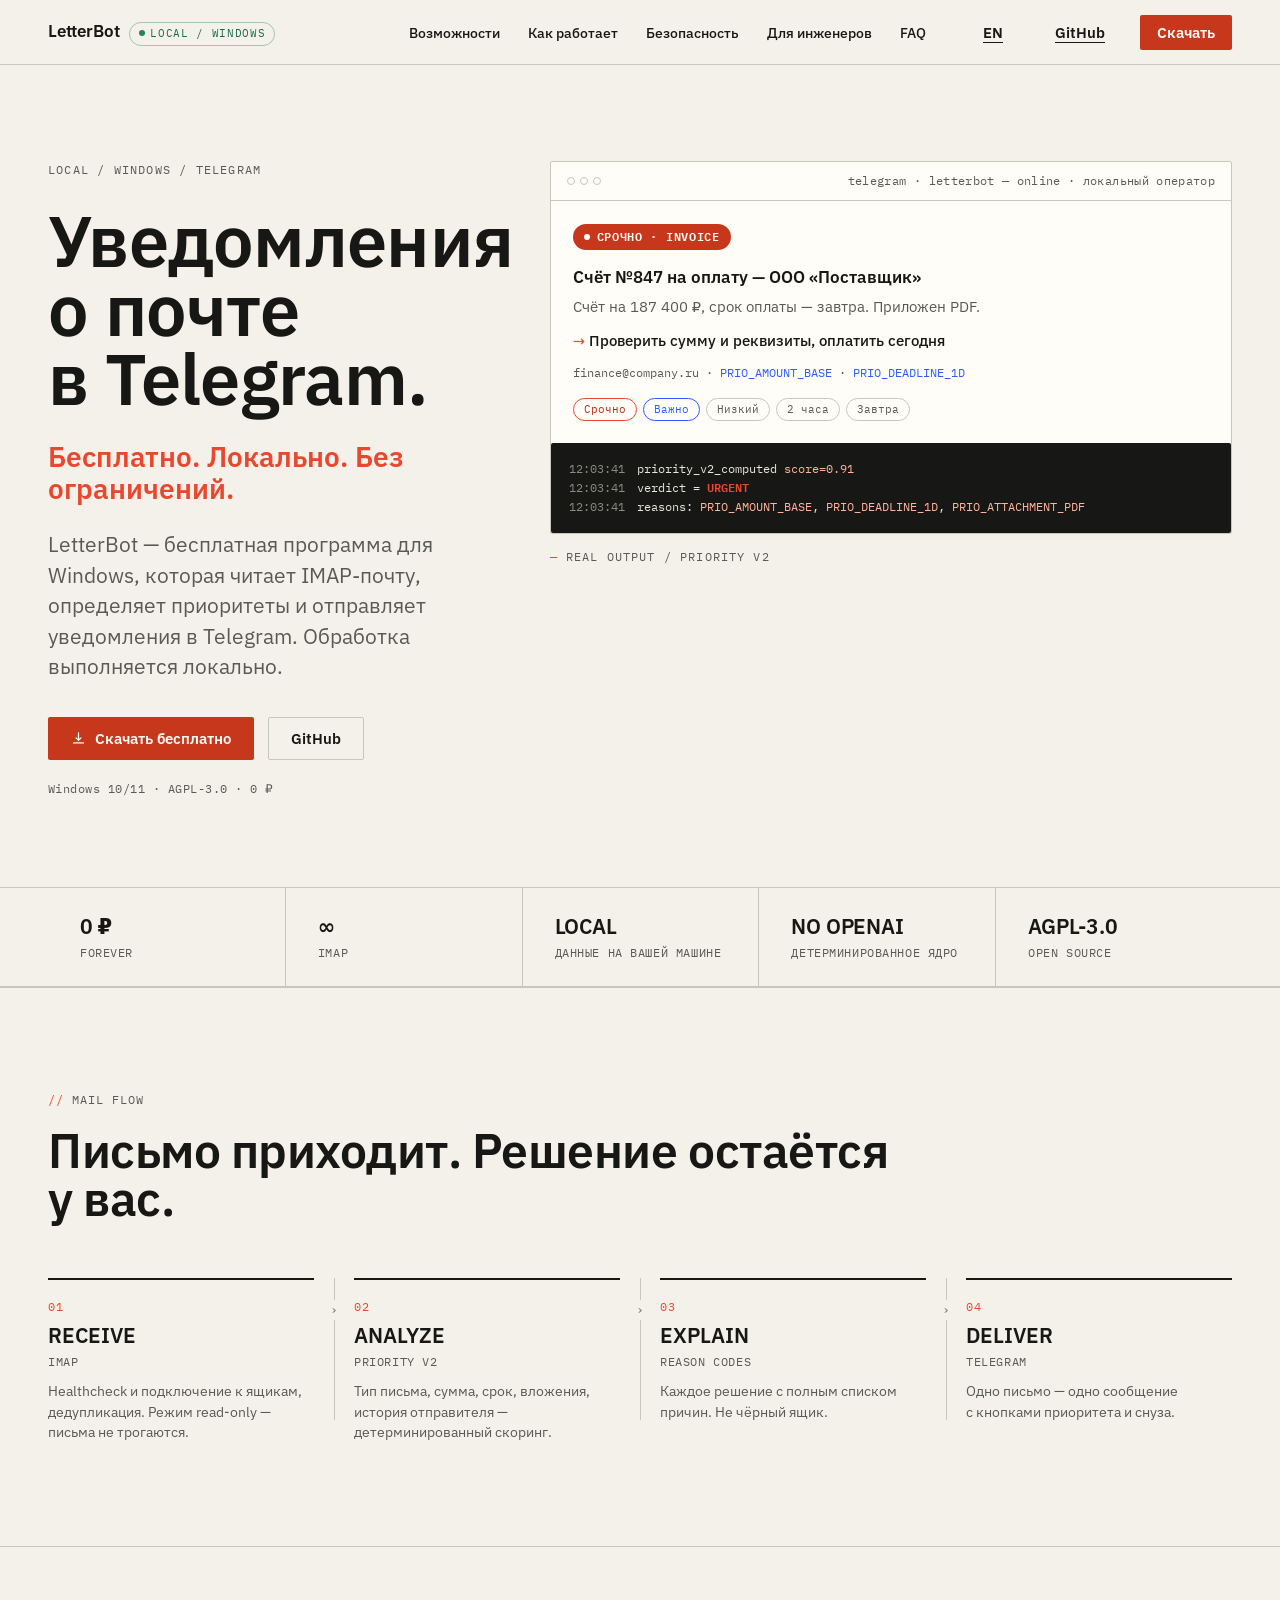
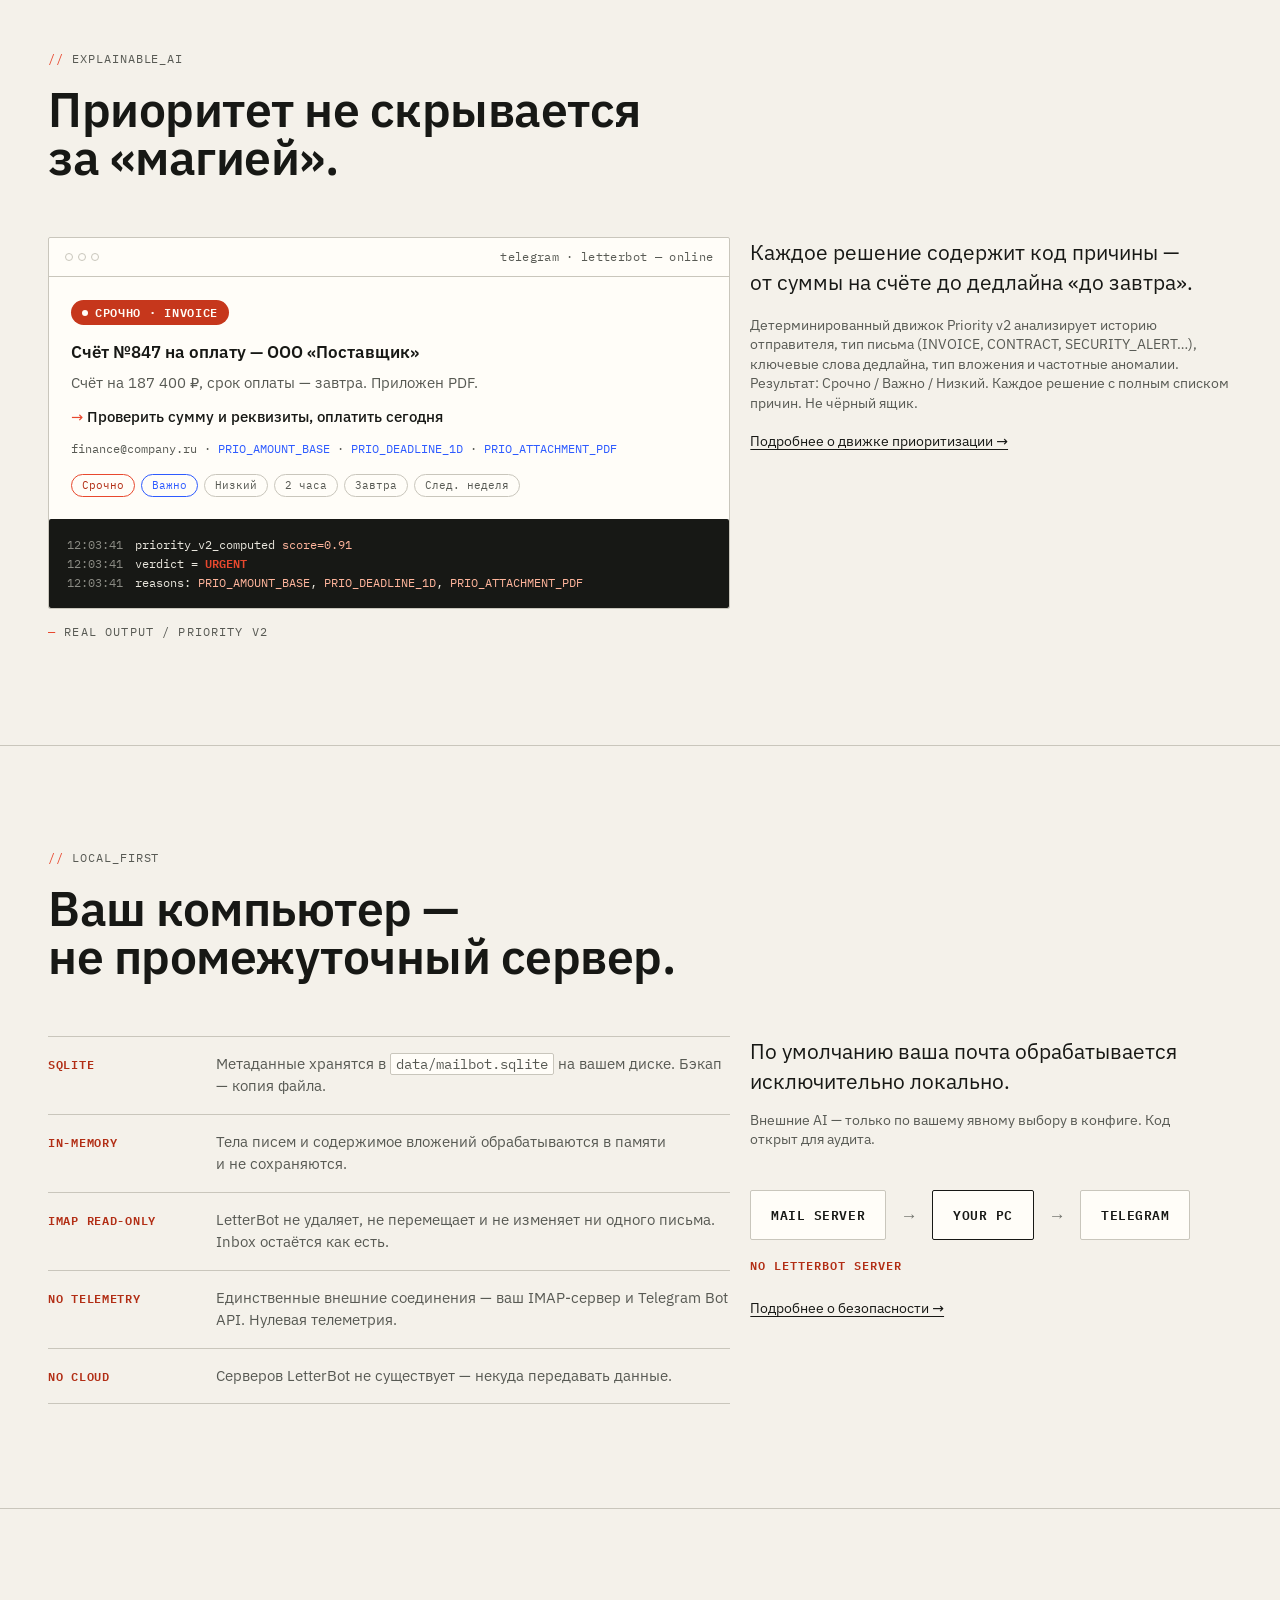
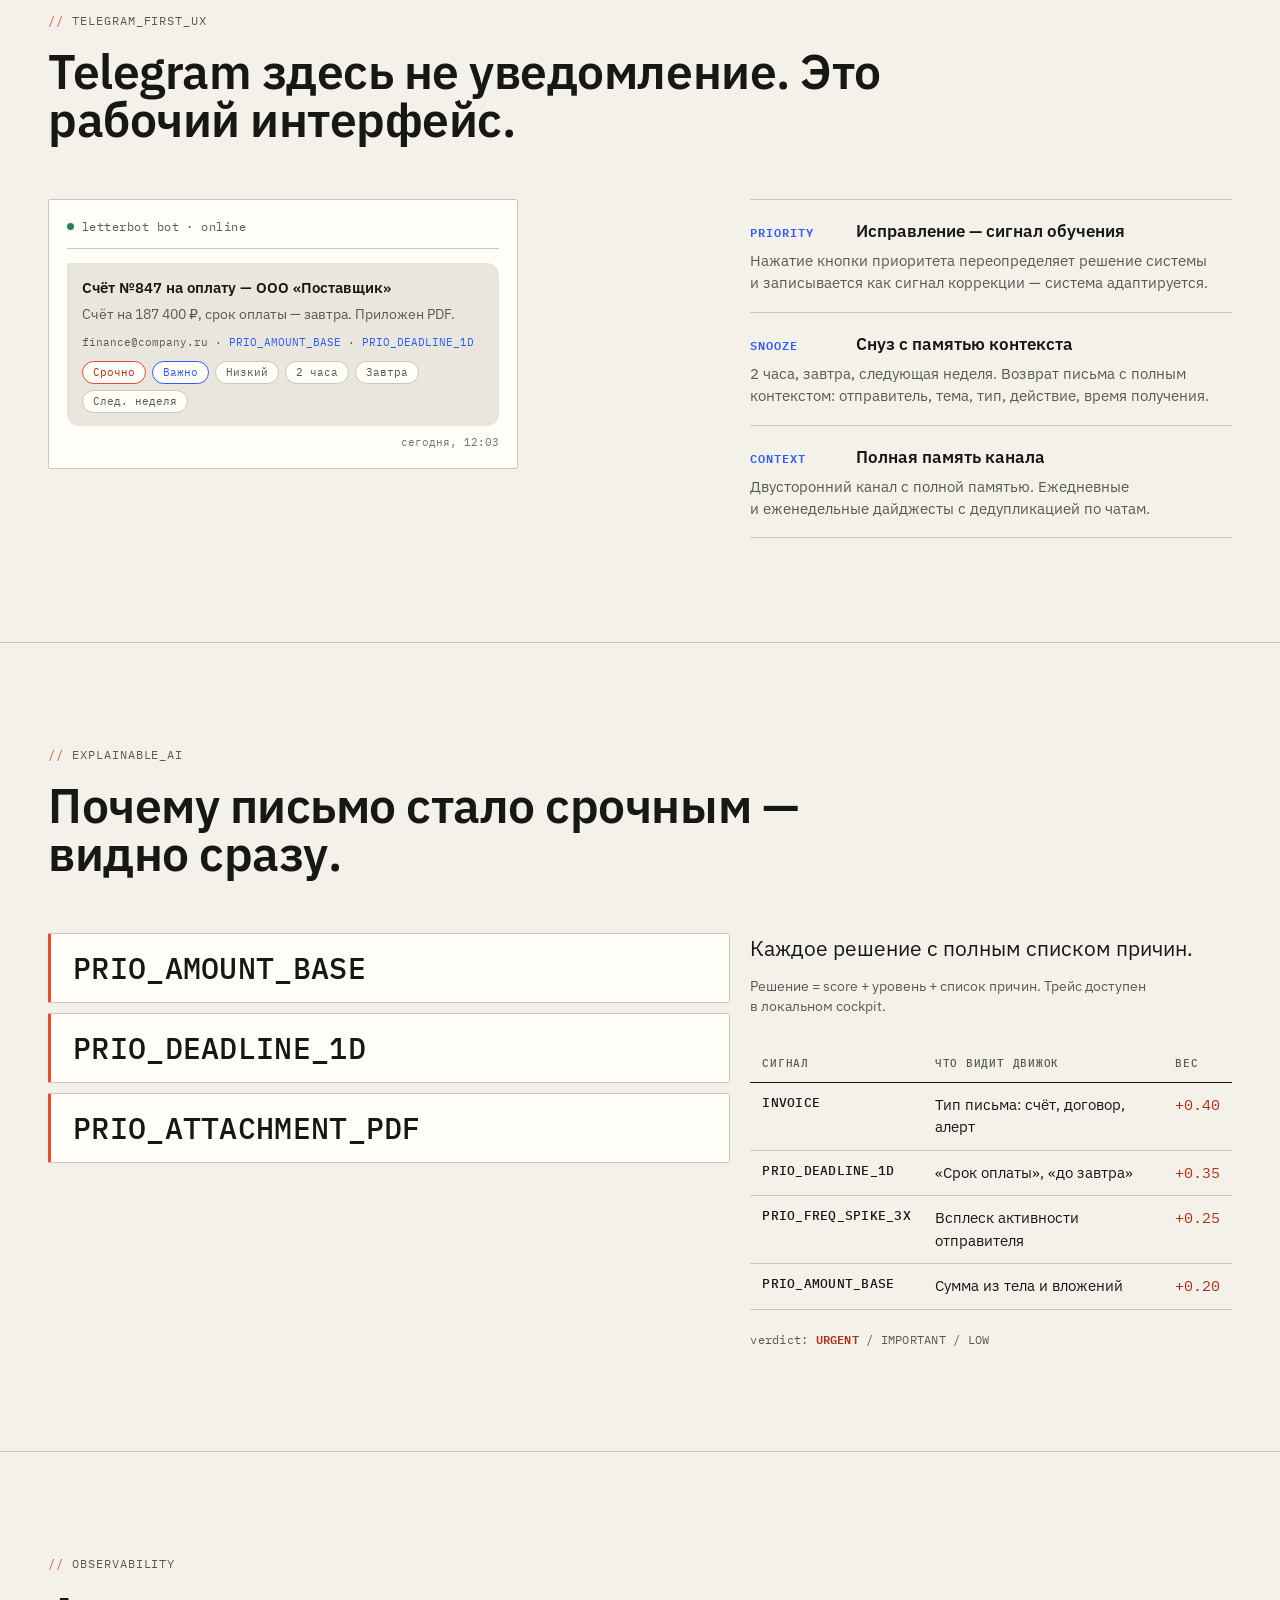
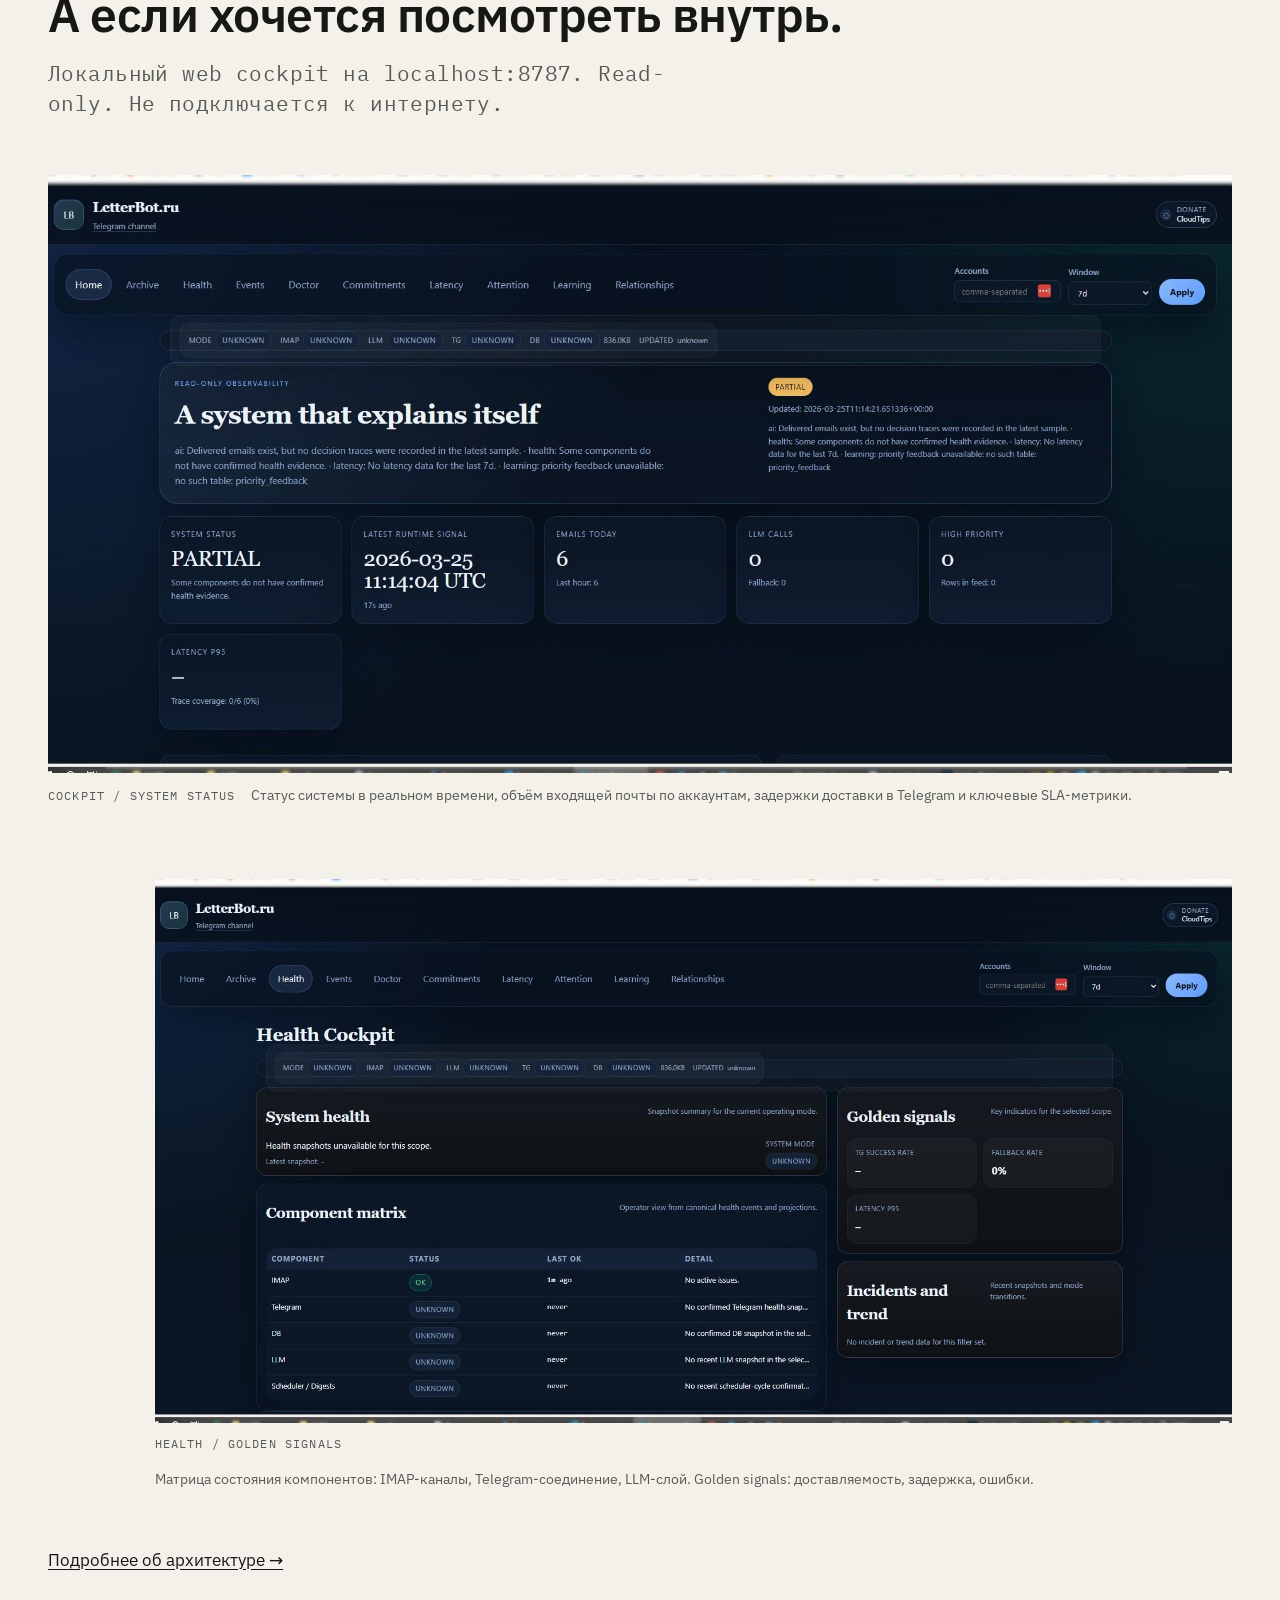
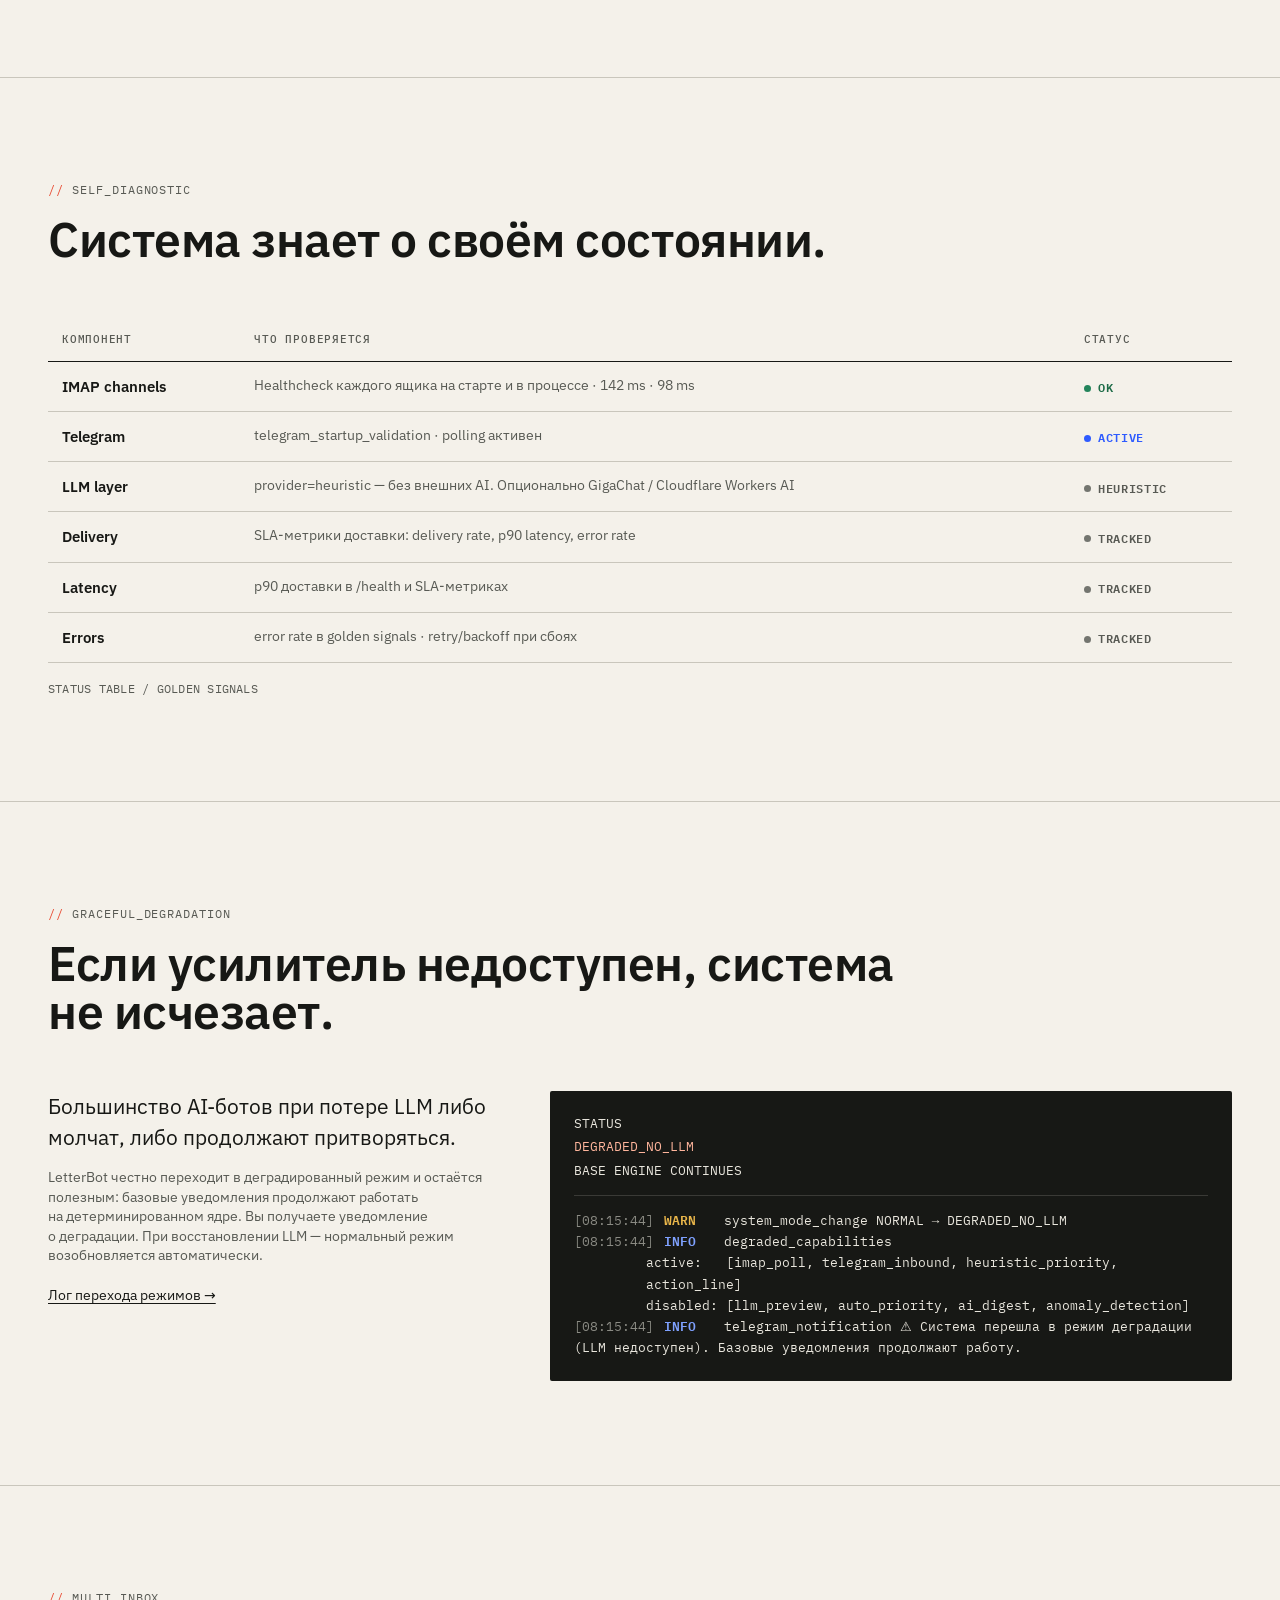
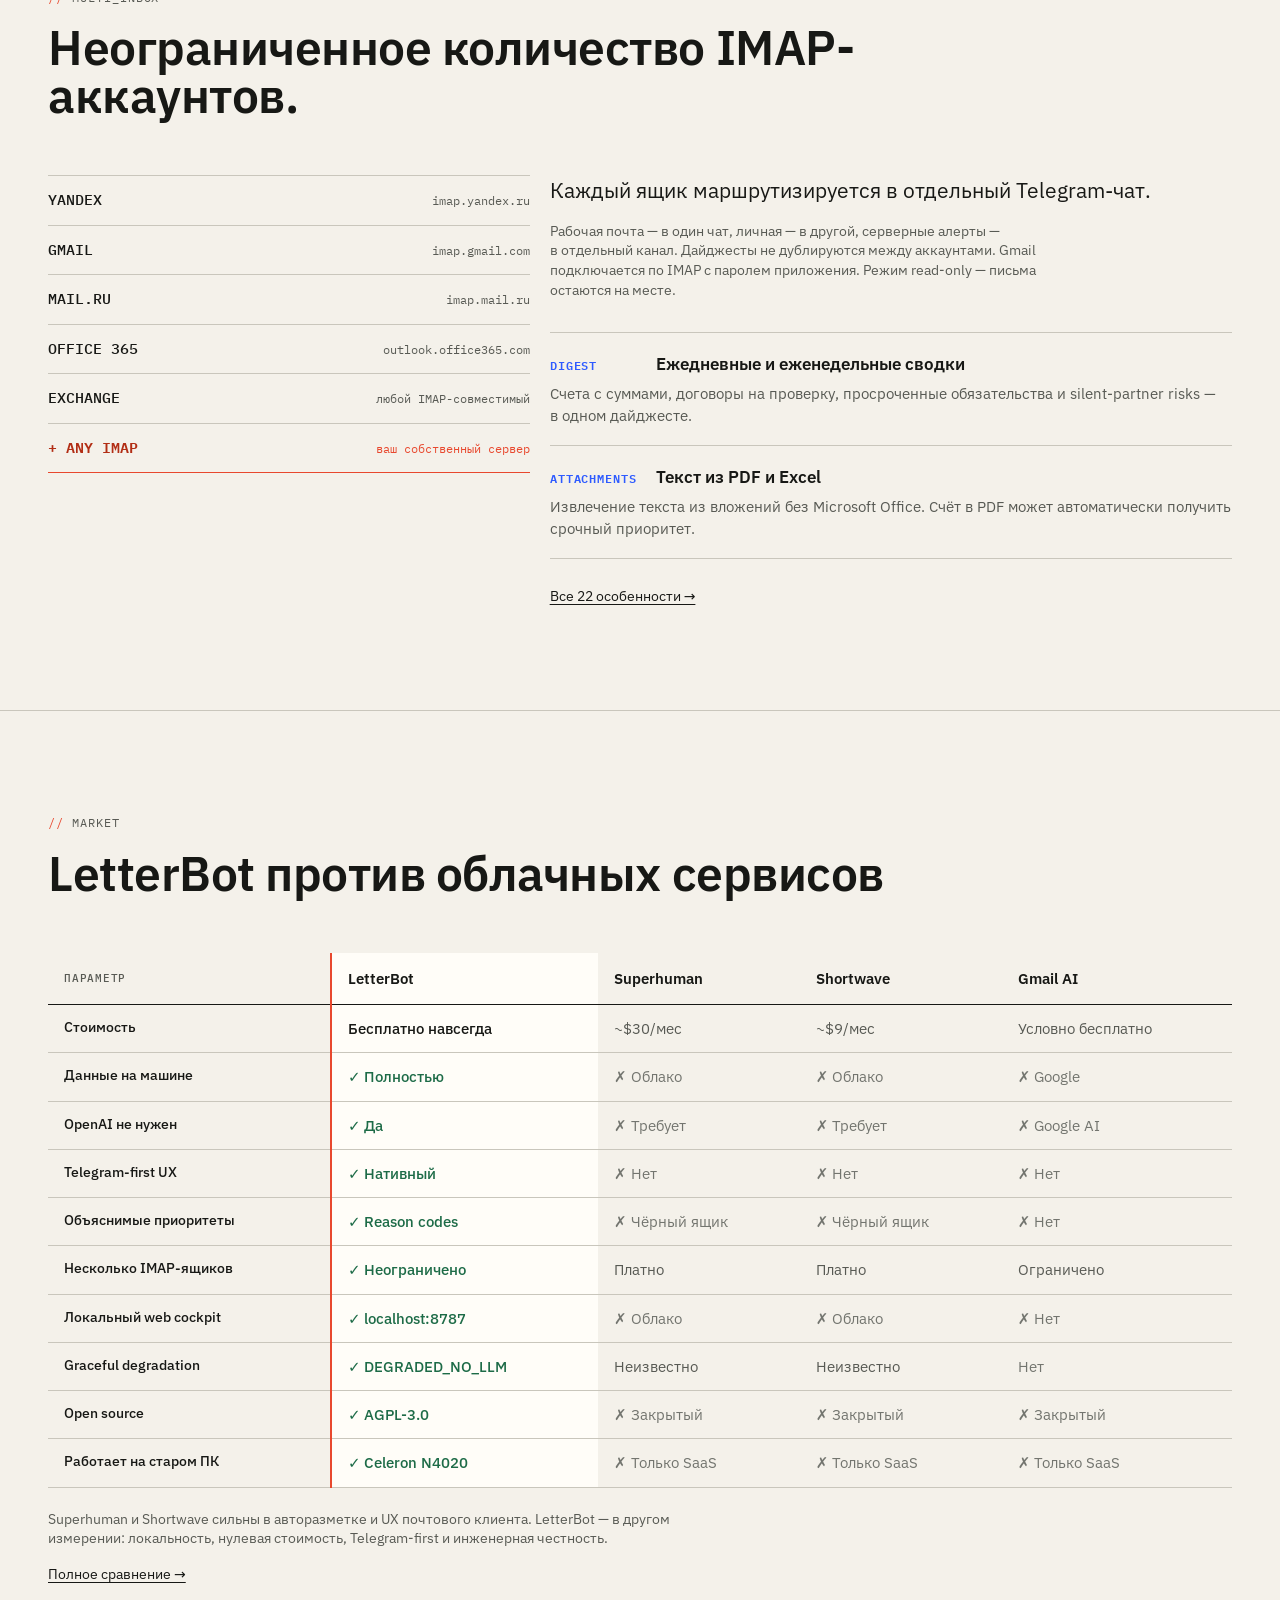
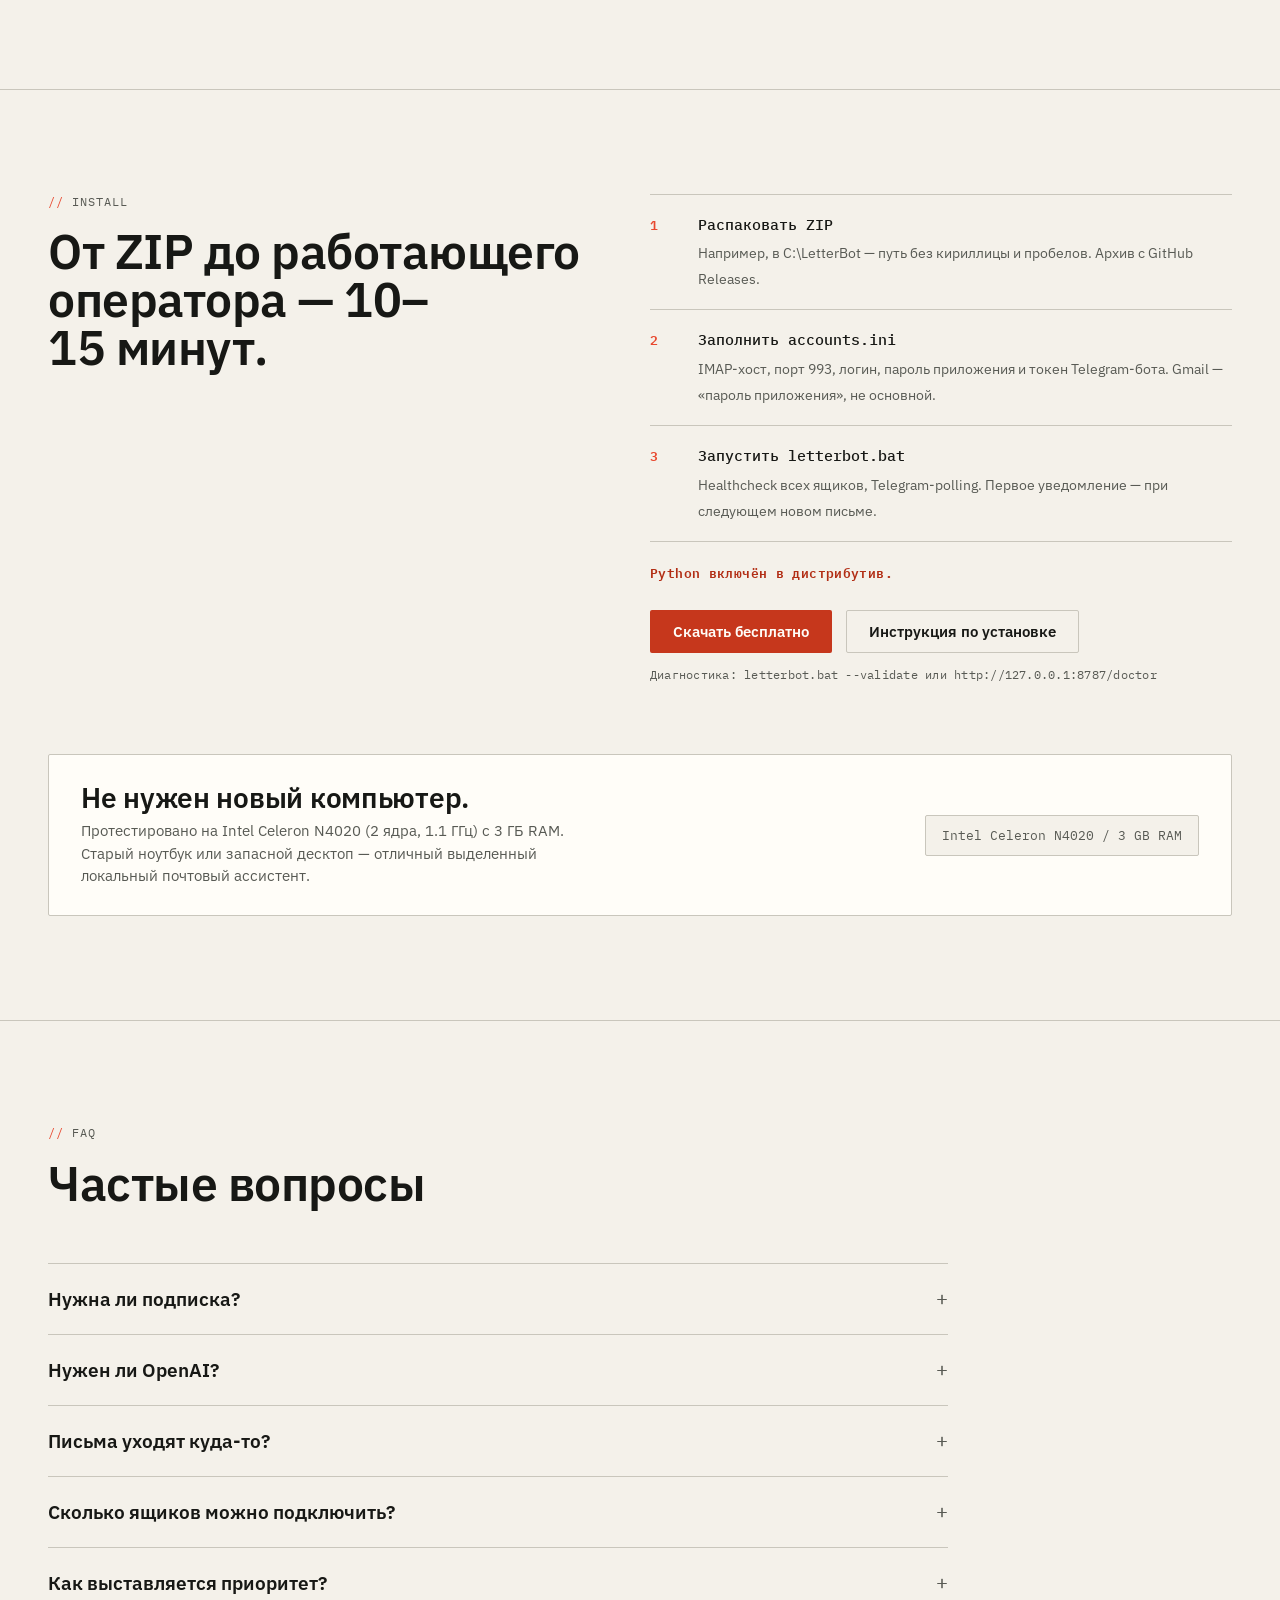
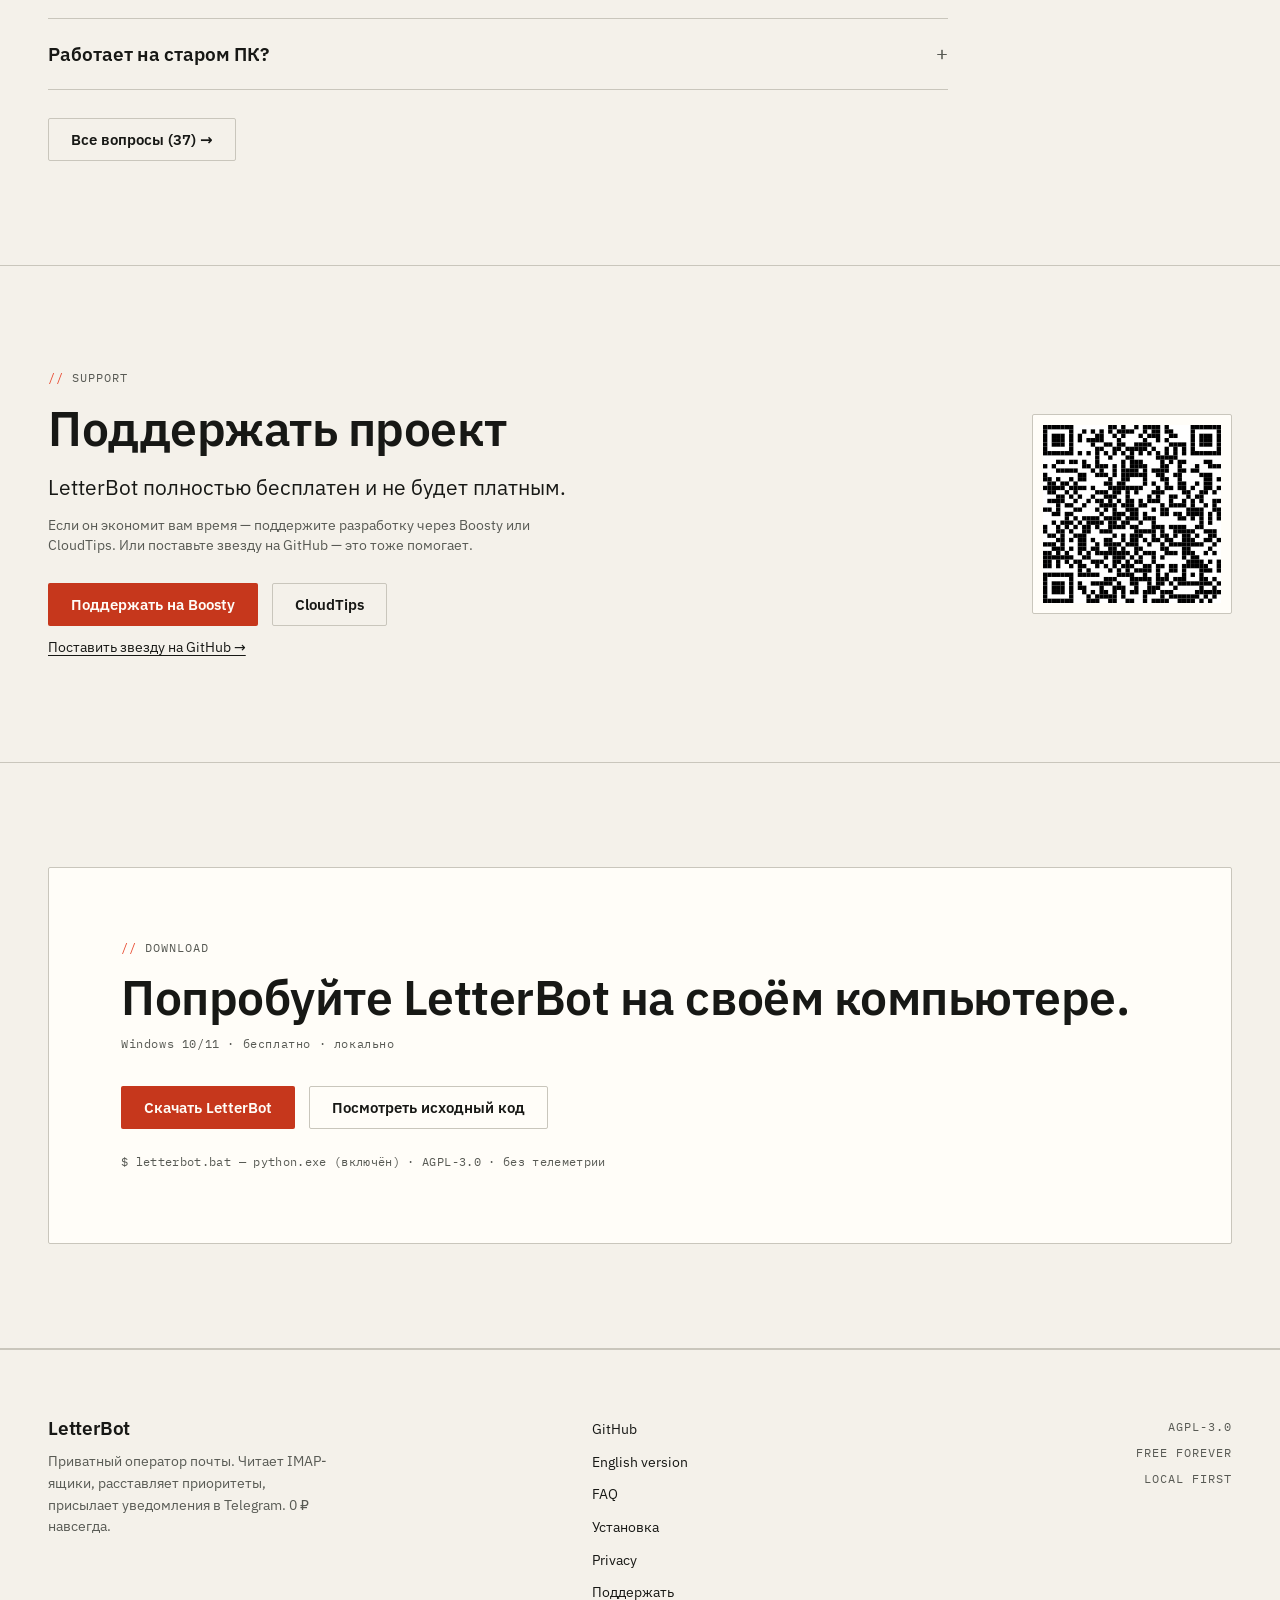
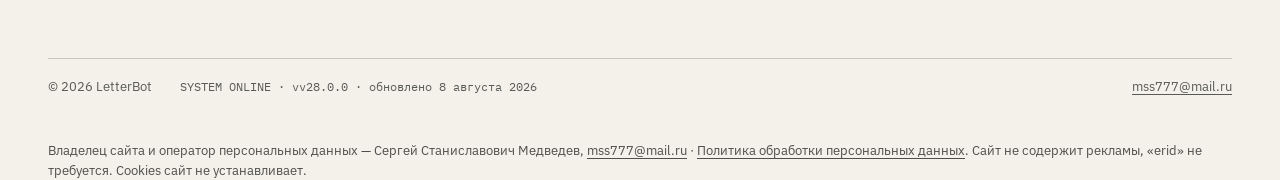
==== commit b89831ab: "fix(legal): политика ПД, сведения о владельце, отказ от Яндекс Метрики - privacy.html по 152-ФЗ ст. " ====
--- a/index.html
+++ b/index.html
@@ -1,18 +1,6 @@
 <!DOCTYPE html>
 <html lang="ru">
 <head>
-  <!-- Yandex.Metrika -->
-  <script type="text/javascript">
-  (function(m,e,t,r,i,k,a){
-      m[i]=m[i]||function(){(m[i].a=m[i].a||[]).push(arguments)};
-      m[i].l=1*new Date();
-      for (var j = 0; j < document.scripts.length; j++) {if (document.scripts[j].src === r) { return; }}
-      k=e.createElement(t),a=e.getElementsByTagName(t)[0],k.async=1,k.src=r,a.parentNode.insertBefore(k,a)
-  })(window, document,'script','https://mc.yandex.ru/metrika/tag.js?id=108155411', 'ym');
-  ym(108155411, 'init', {ssr:true, webvisor:true, clickmap:true, ecommerce:"dataLayer", referrer: document.referrer, url: location.href, accurateTrackBounce:true, trackLinks:true});
-  </script>
-  <noscript><div><img src="https://mc.yandex.ru/watch/108155411" style="position:absolute; left:-9999px;" alt=""></div></noscript>
-  <!-- /Yandex.Metrika -->
 
   <meta charset="UTF-8">
   <meta name="viewport" content="width=device-width,initial-scale=1.0">
@@ -832,6 +820,7 @@
         <span class="fb-mono">SYSTEM ONLINE · v<span data-lb-ver>28.0.0</span> · обновлено <span data-lb-updated>27 апреля 2026</span></span>
         <span class="fb-right"><a href="#" data-lb-email>mss777@mail.ru</a></span>
       </div>
+      <div class="legal-note" style="margin-top:18px;font-size:13px;line-height:1.5;opacity:.75">Владелец сайта и оператор персональных данных — Сергей Станиславович Медведев, <a href="mailto:mss777@mail.ru">mss777@mail.ru</a> · <a href="privacy.html">Политика обработки персональных данных</a>. Сайт не содержит рекламы, «erid» не требуется. Cookies сайт не устанавливает.</div>
     </div>
   </footer>
 
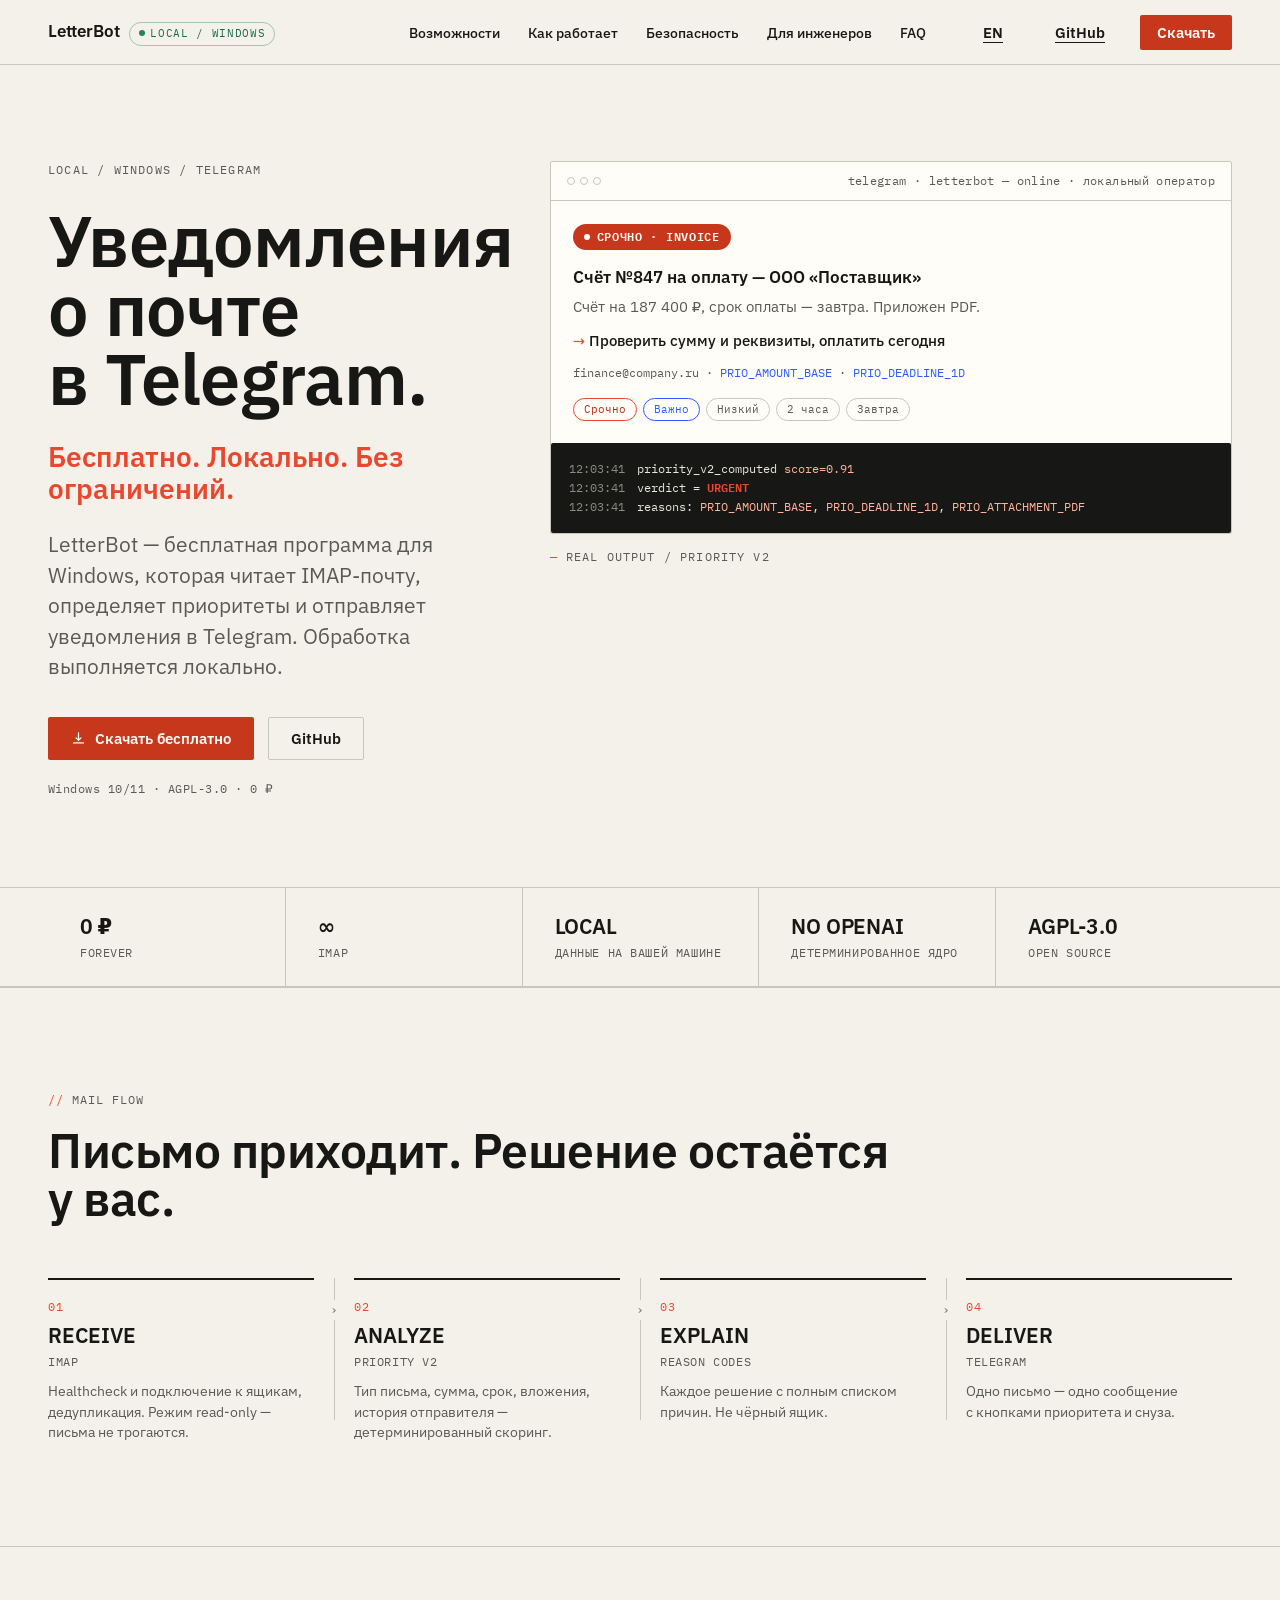
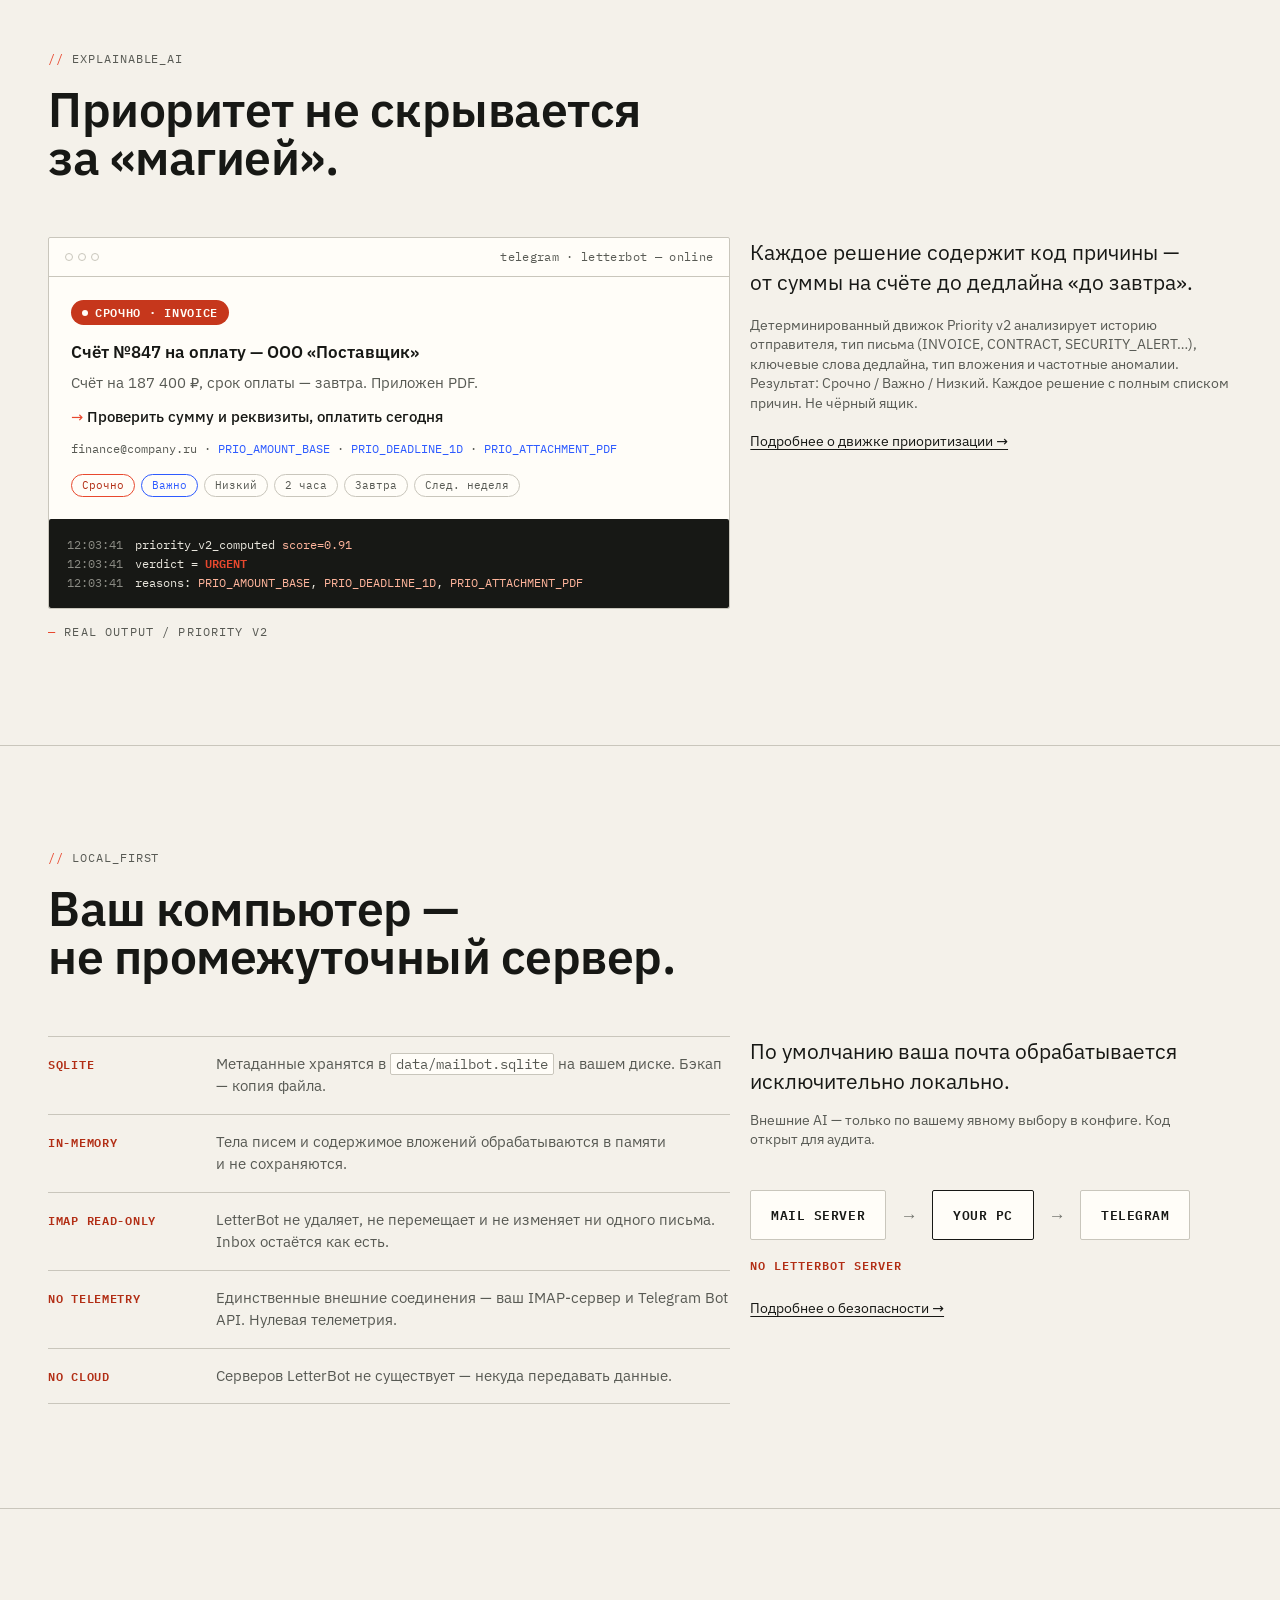
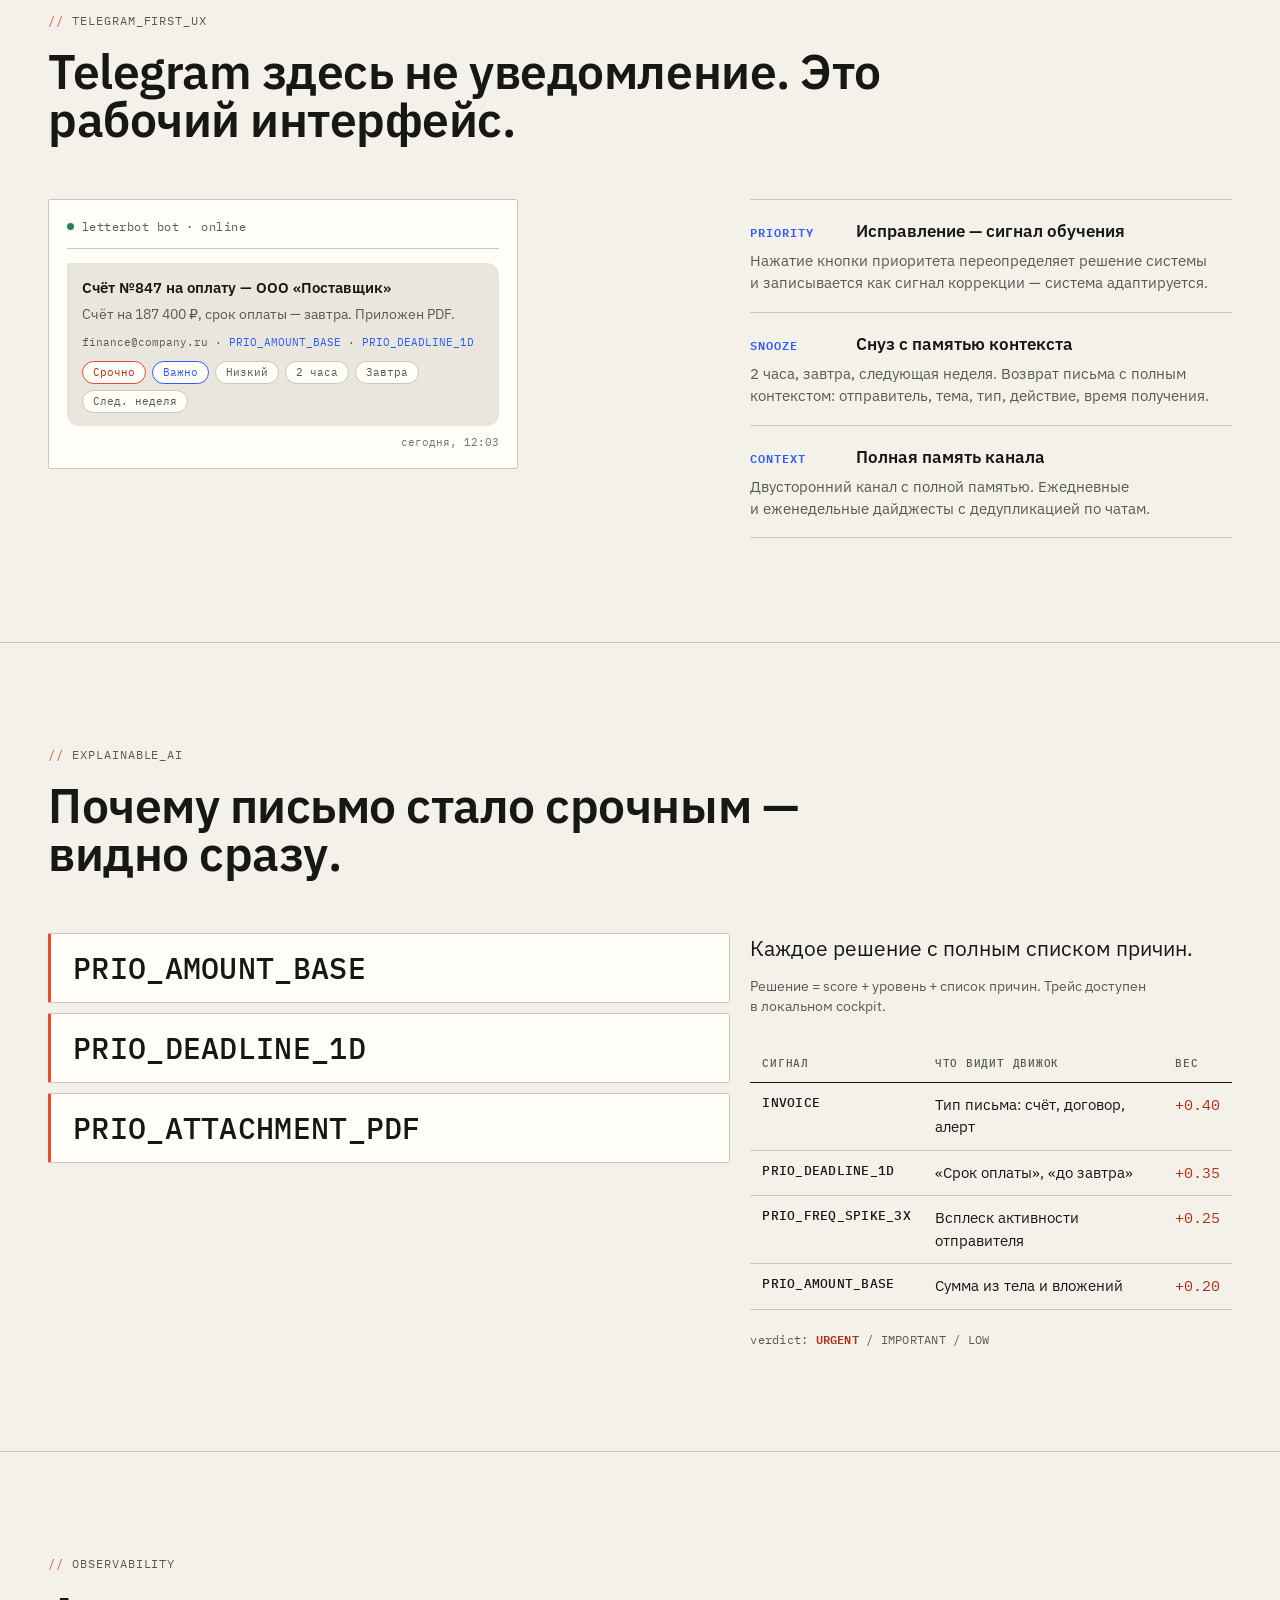
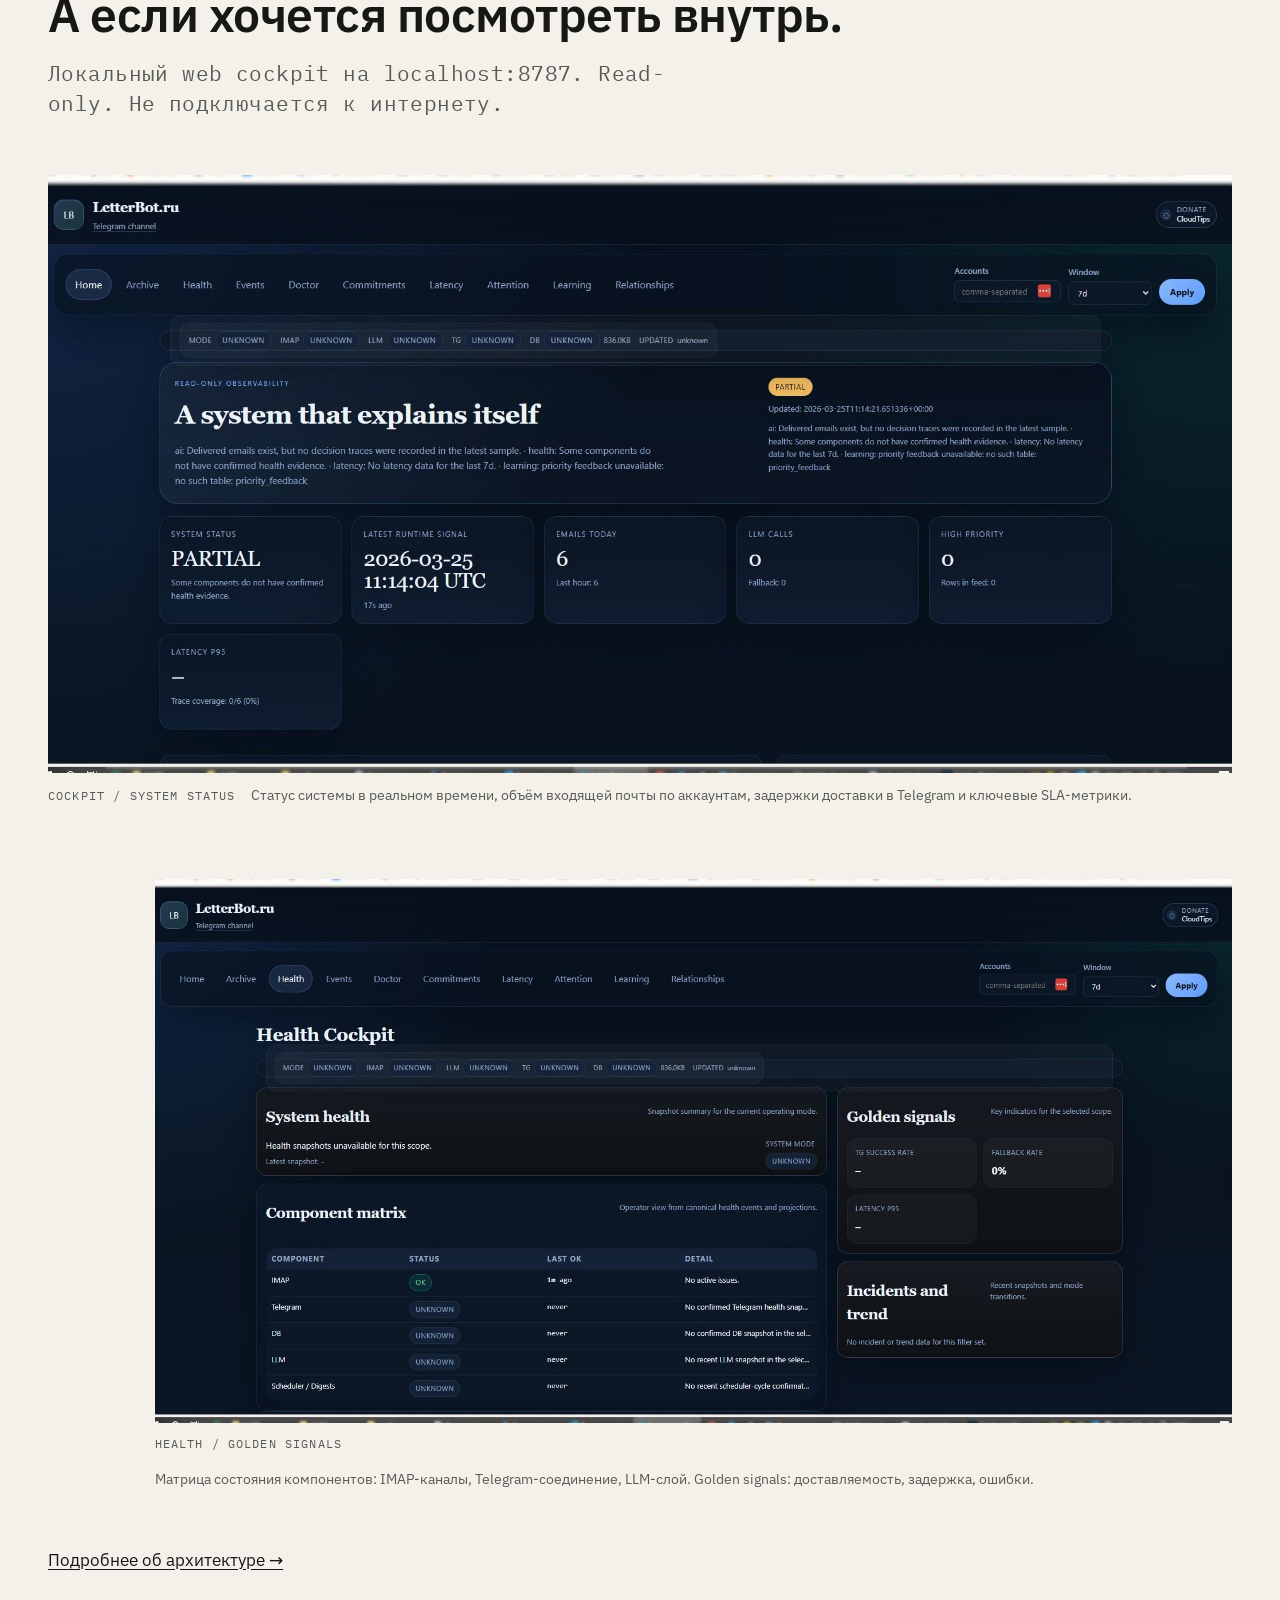
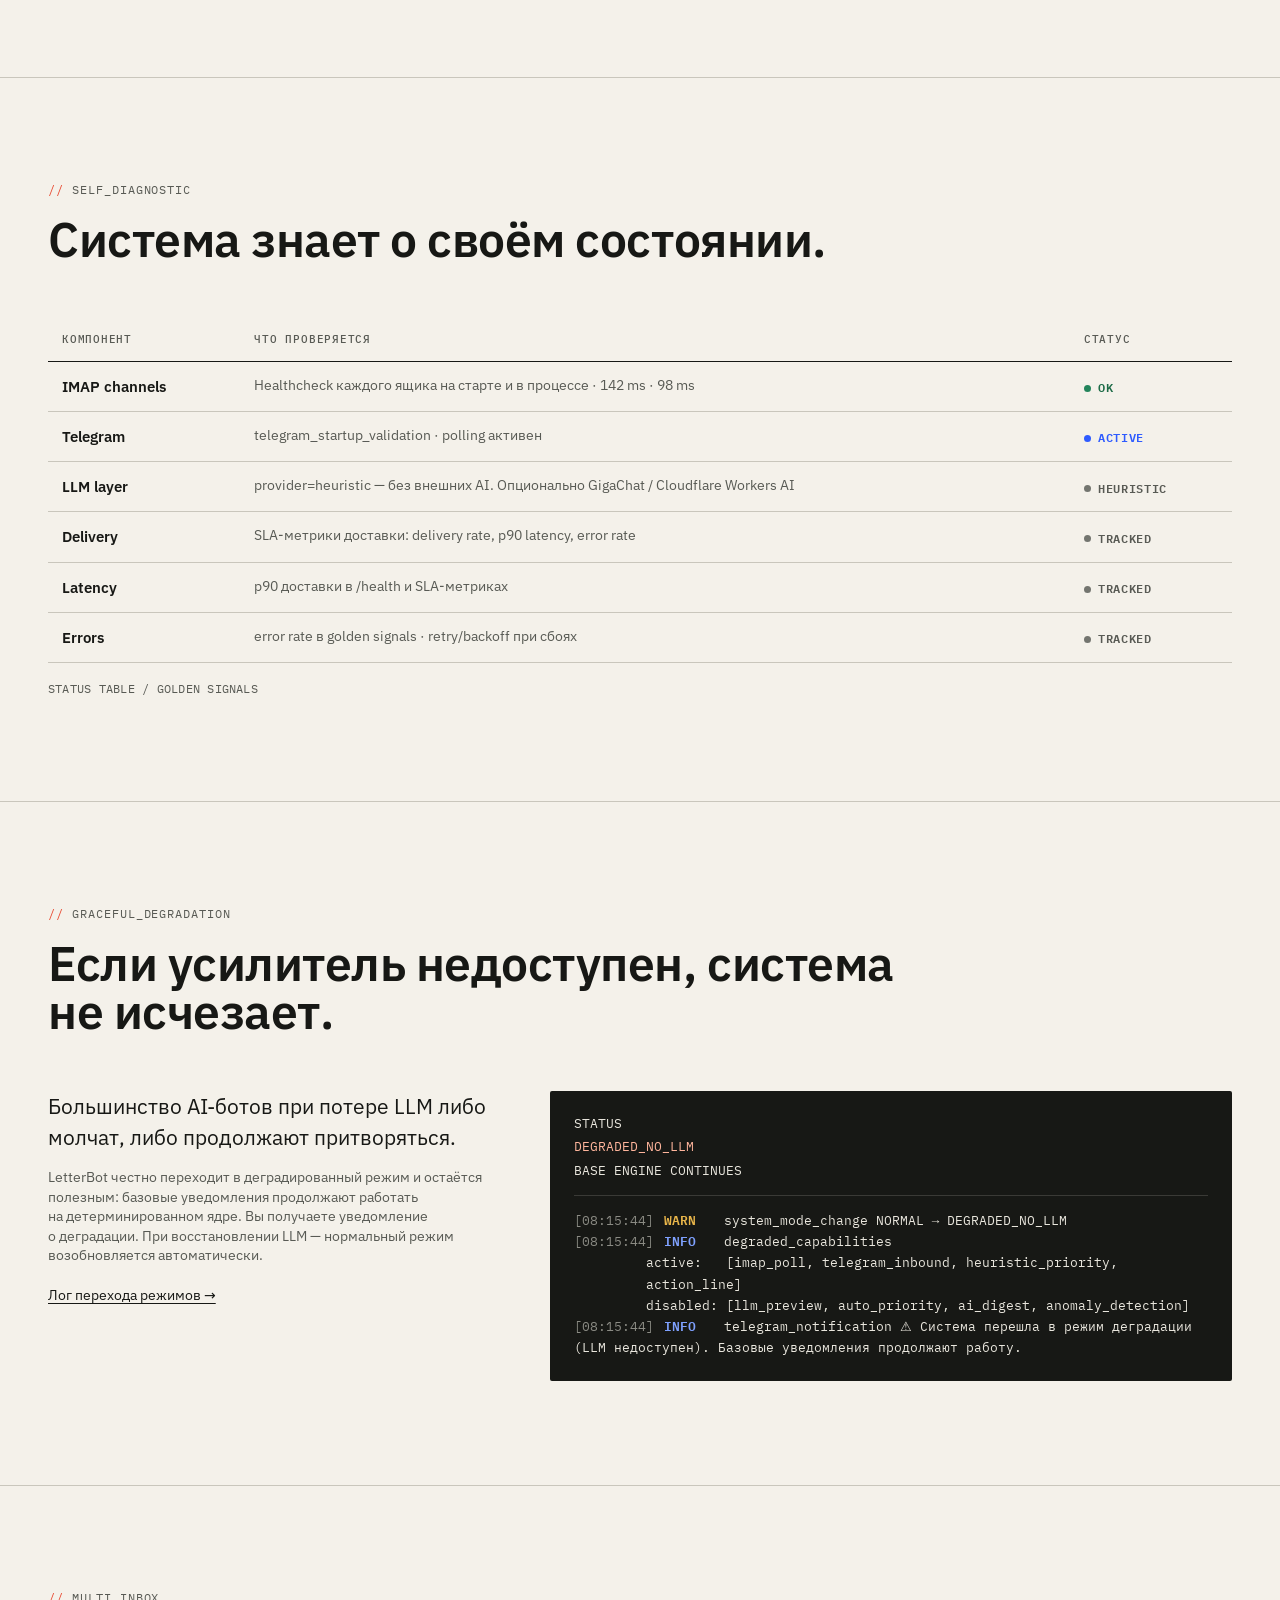
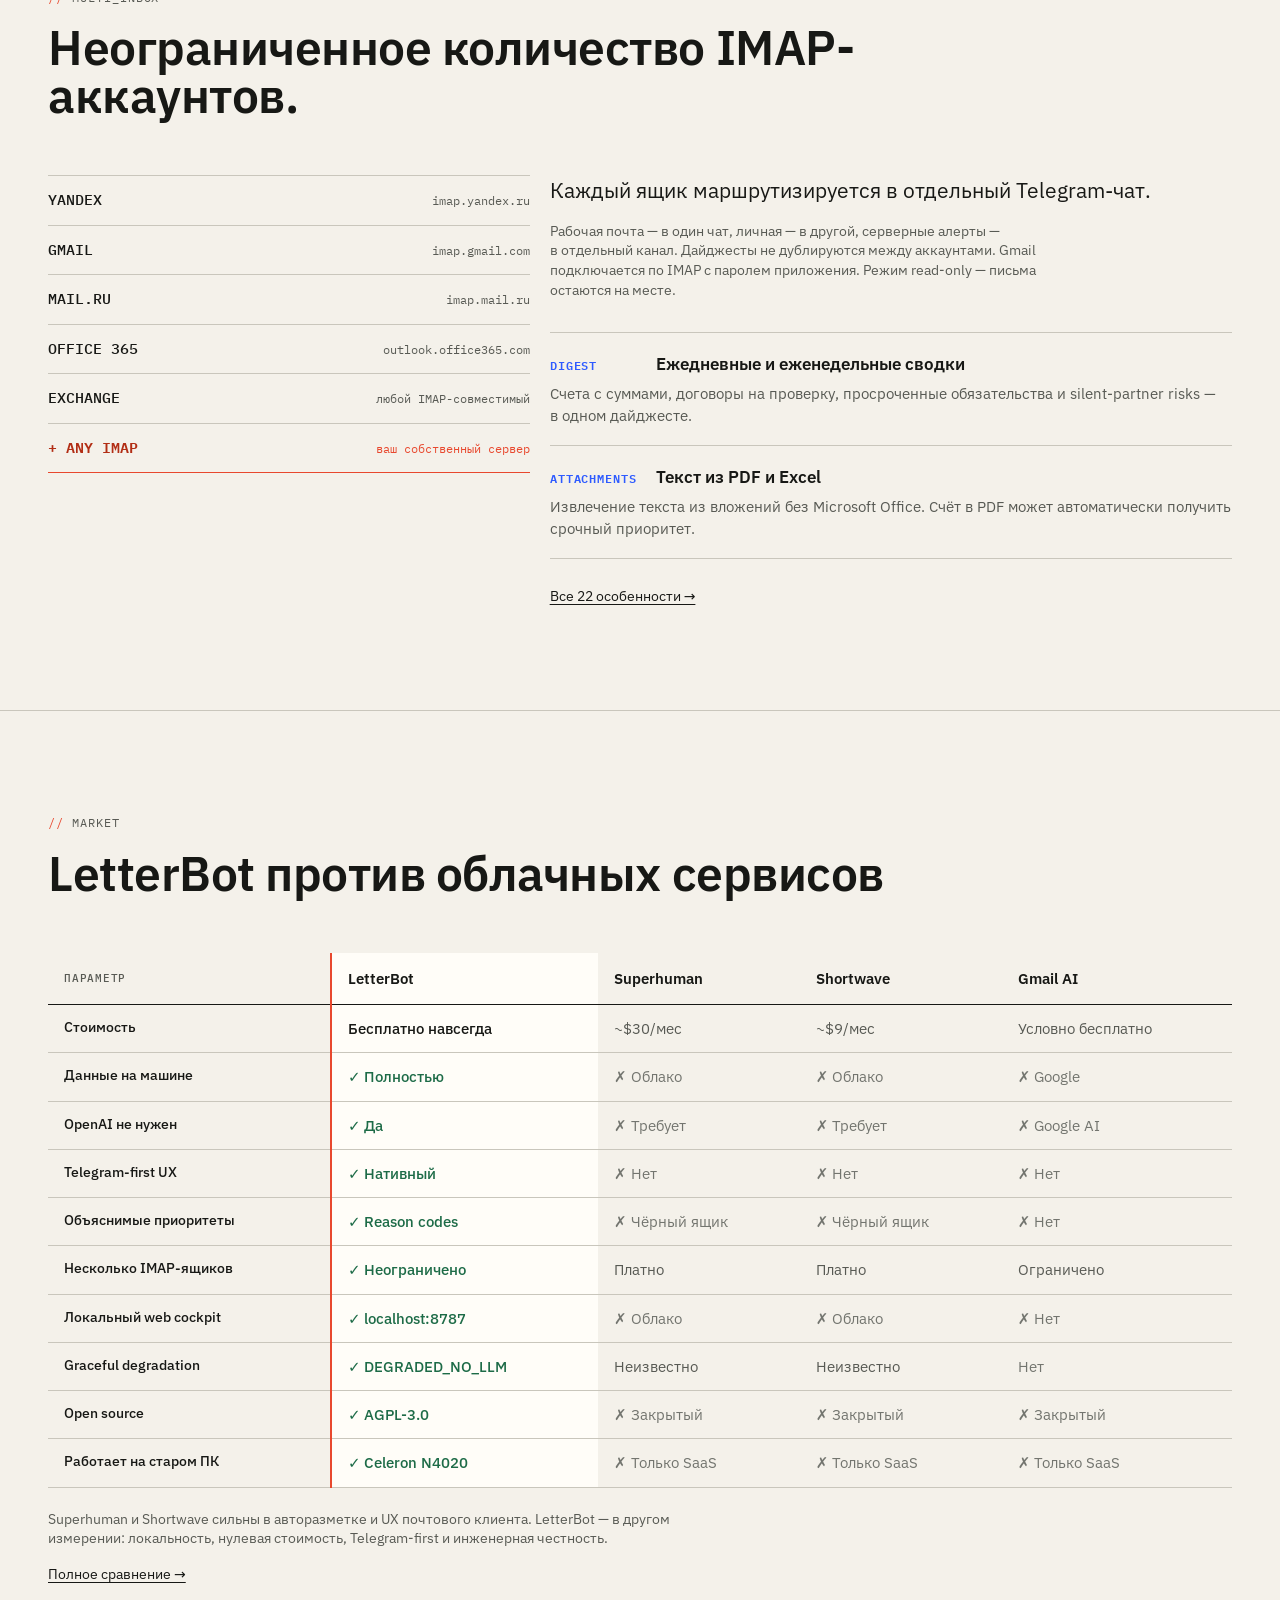
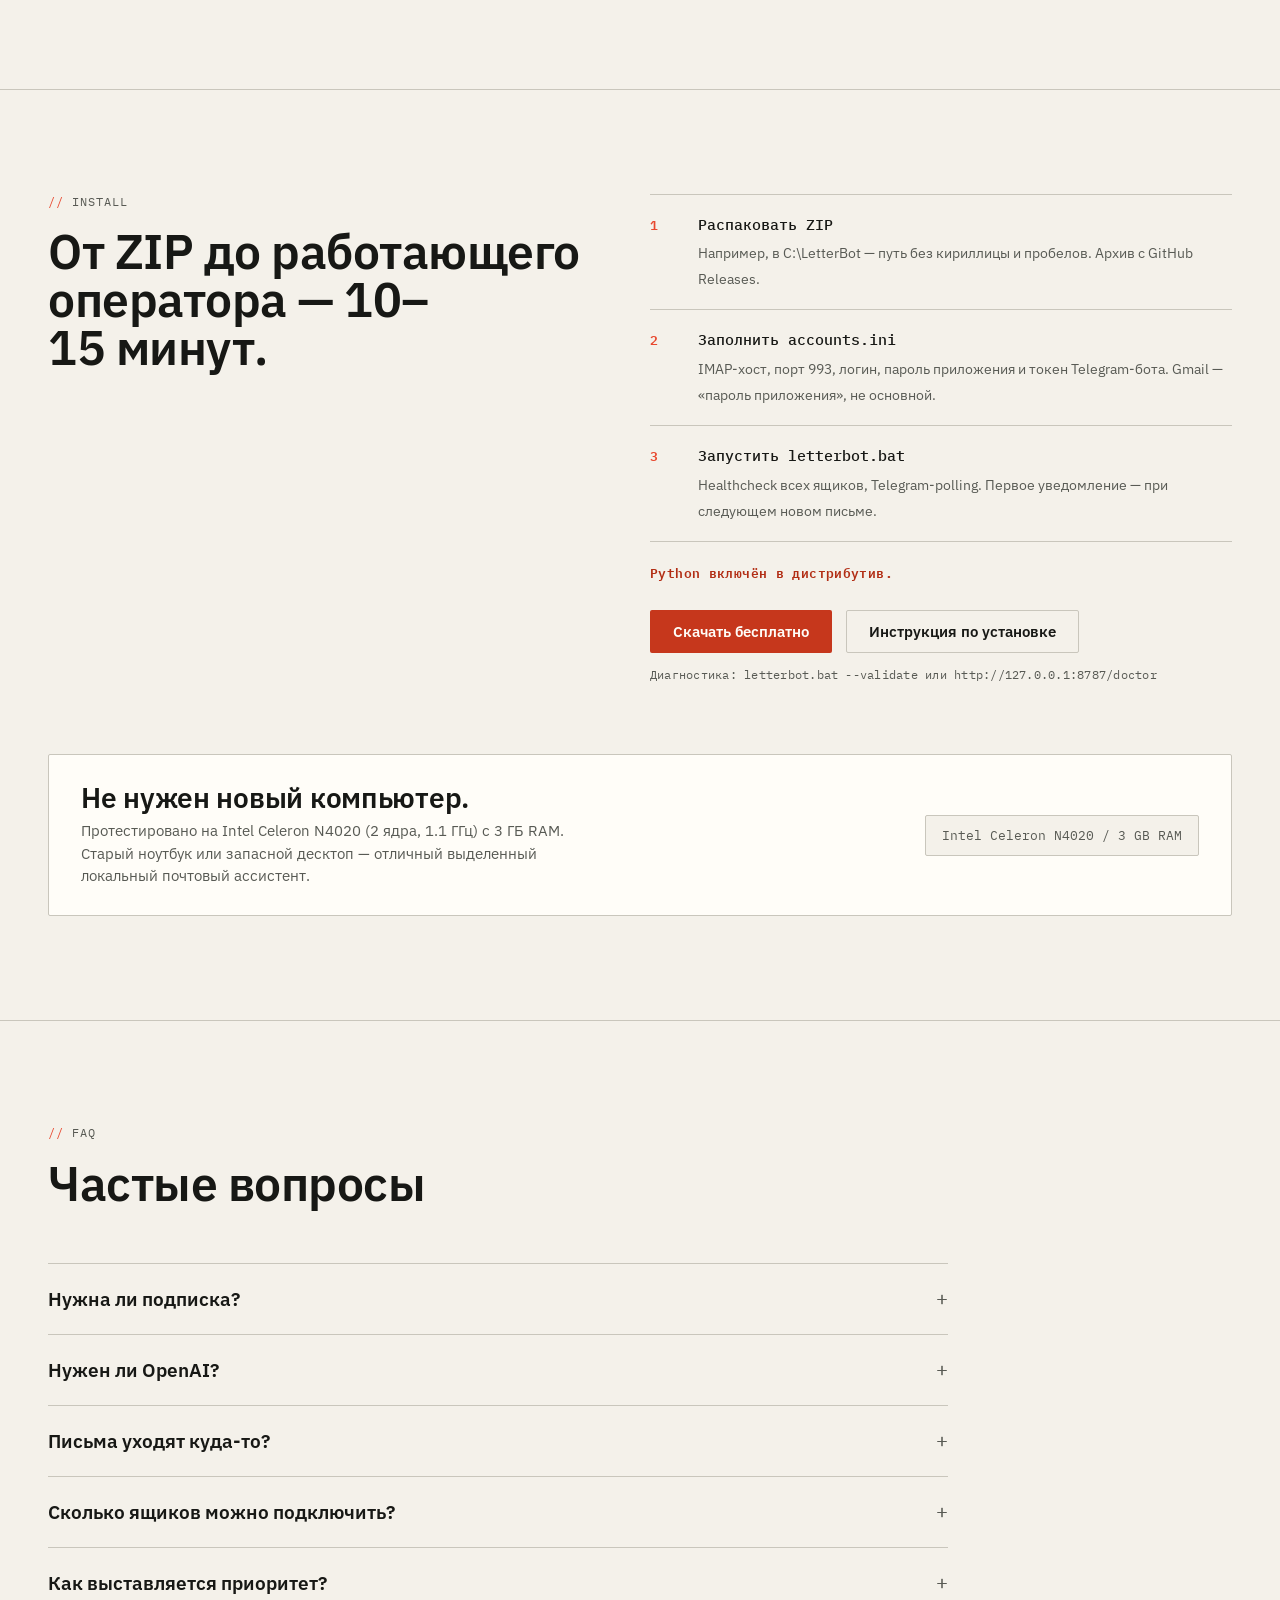
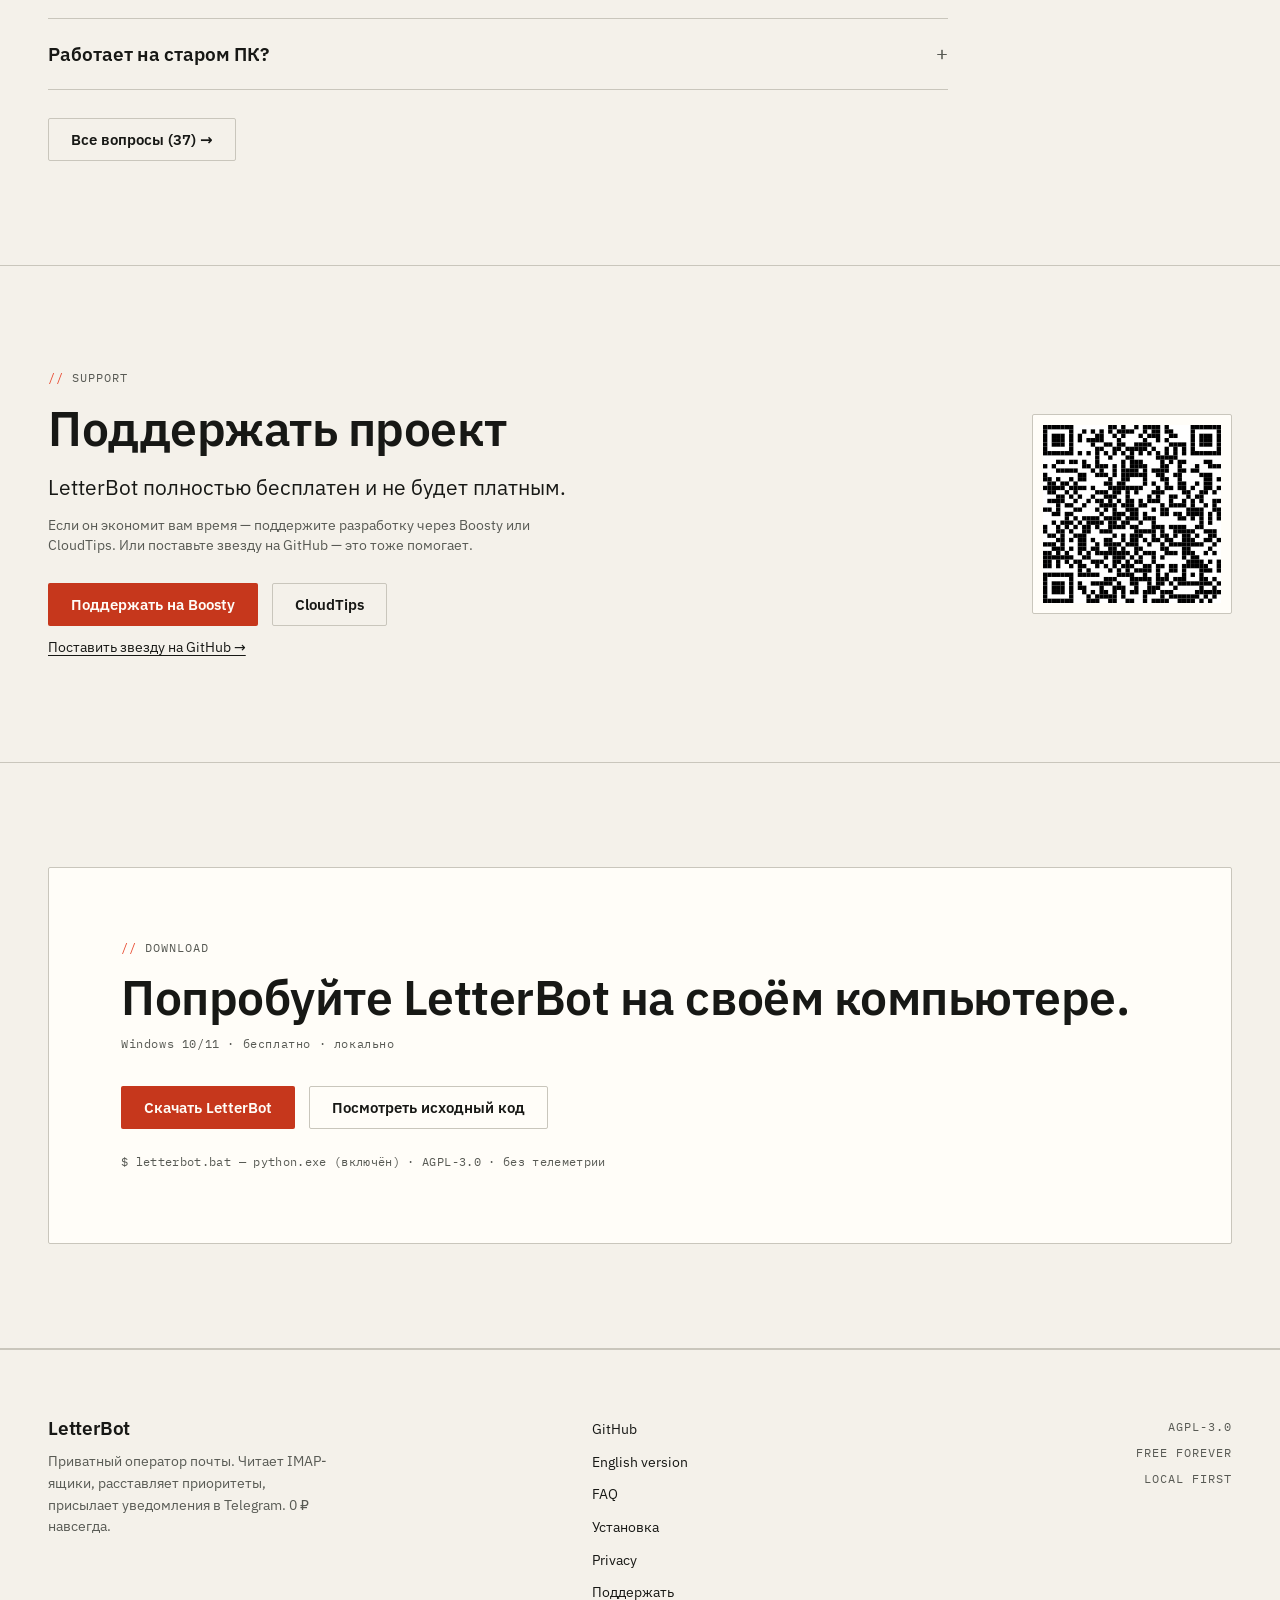
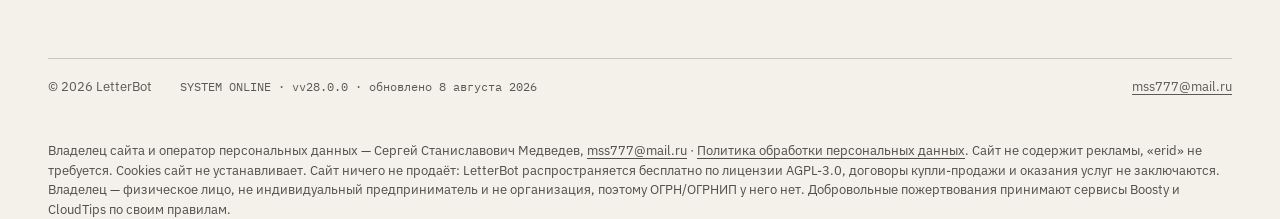
==== commit 45b69464: "fix(legal): сайт ничего не продаёт, ОГРН не требуется" ====
--- a/index.html
+++ b/index.html
@@ -820,7 +820,7 @@
         <span class="fb-mono">SYSTEM ONLINE · v<span data-lb-ver>28.0.0</span> · обновлено <span data-lb-updated>27 апреля 2026</span></span>
         <span class="fb-right"><a href="#" data-lb-email>mss777@mail.ru</a></span>
       </div>
-      <div class="legal-note" style="margin-top:18px;font-size:13px;line-height:1.5;opacity:.75">Владелец сайта и оператор персональных данных — Сергей Станиславович Медведев, <a href="mailto:mss777@mail.ru">mss777@mail.ru</a> · <a href="privacy.html">Политика обработки персональных данных</a>. Сайт не содержит рекламы, «erid» не требуется. Cookies сайт не устанавливает.</div>
+      <div class="legal-note" style="margin-top:18px;font-size:13px;line-height:1.5;opacity:.75">Владелец сайта и оператор персональных данных — Сергей Станиславович Медведев, <a href="mailto:mss777@mail.ru">mss777@mail.ru</a> · <a href="privacy.html">Политика обработки персональных данных</a>. Сайт не содержит рекламы, «erid» не требуется. Cookies сайт не устанавливает. Сайт ничего не продаёт: LetterBot распространяется бесплатно по лицензии AGPL-3.0, договоры купли-продажи и оказания услуг не заключаются. Владелец — физическое лицо, не индивидуальный предприниматель и не организация, поэтому ОГРН/ОГРНИП у него нет. Добровольные пожертвования принимают сервисы Boosty и CloudTips по своим правилам.</div>
     </div>
   </footer>
 
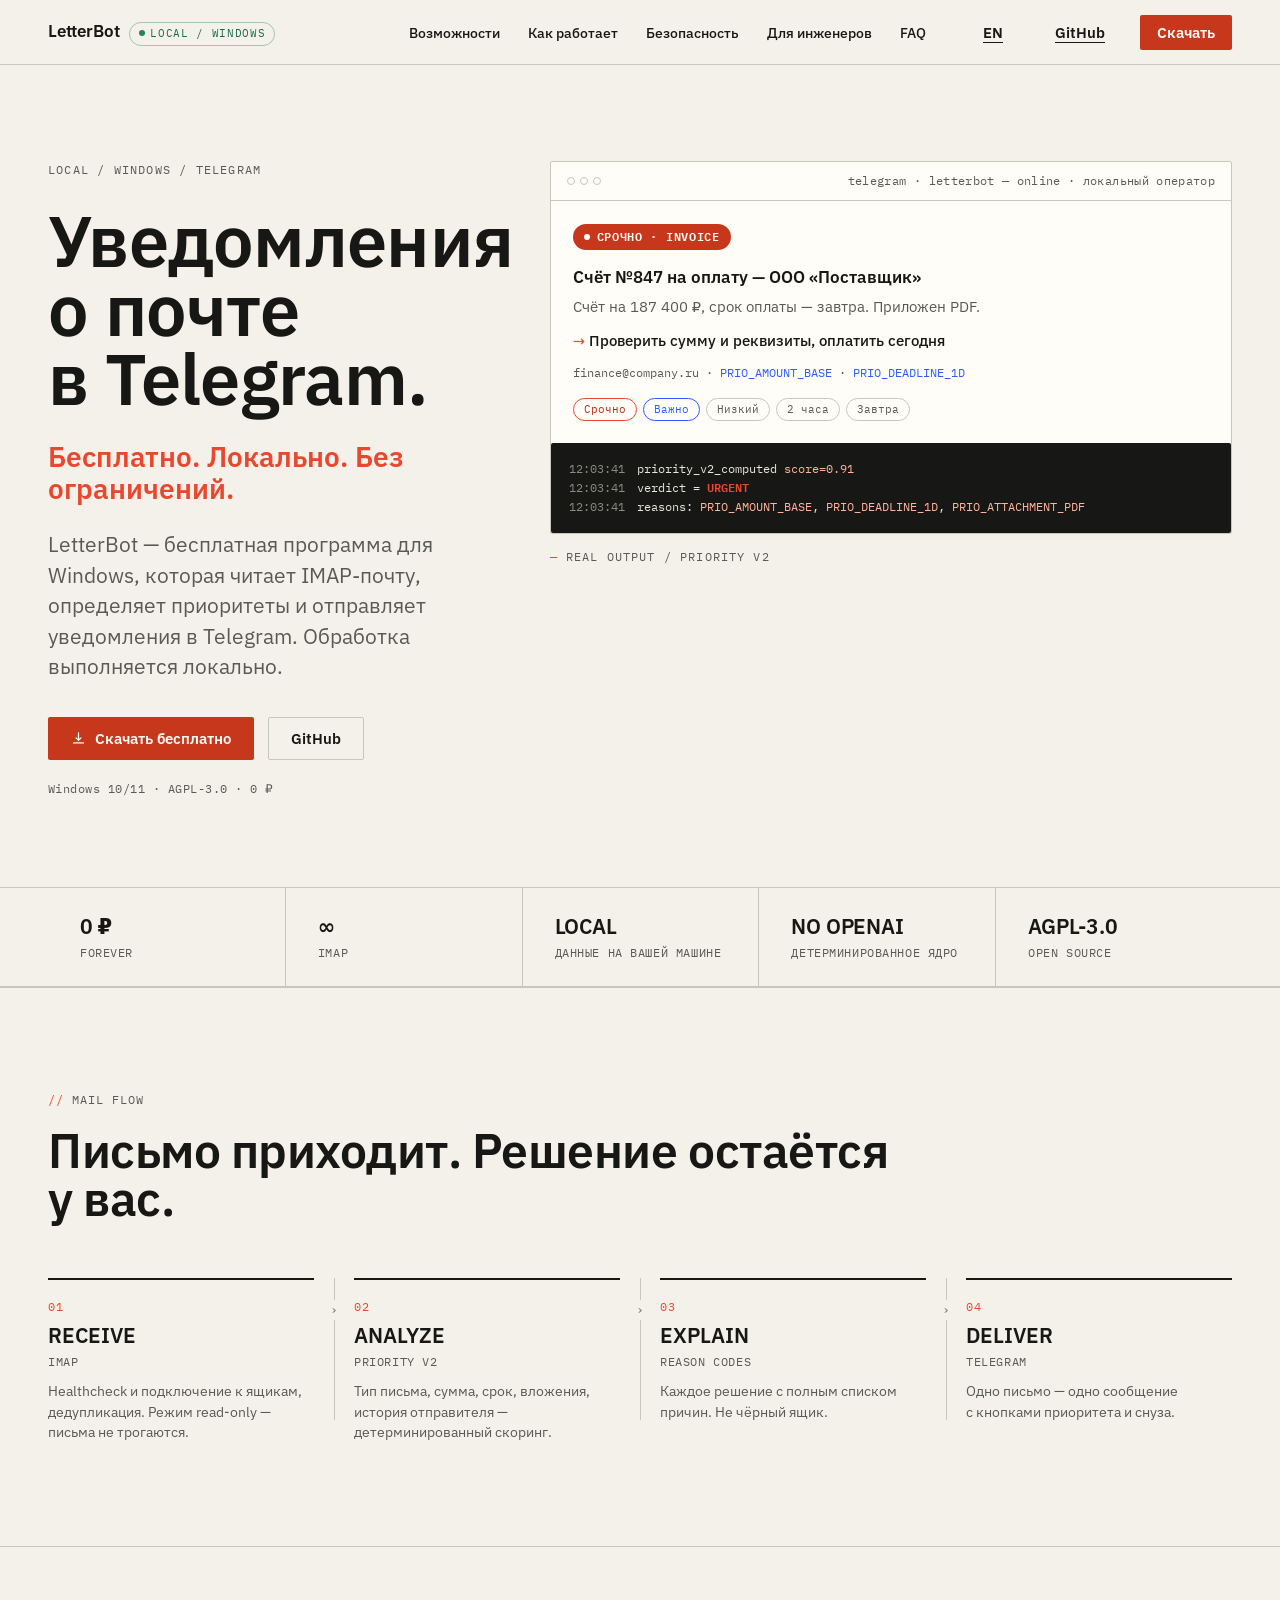
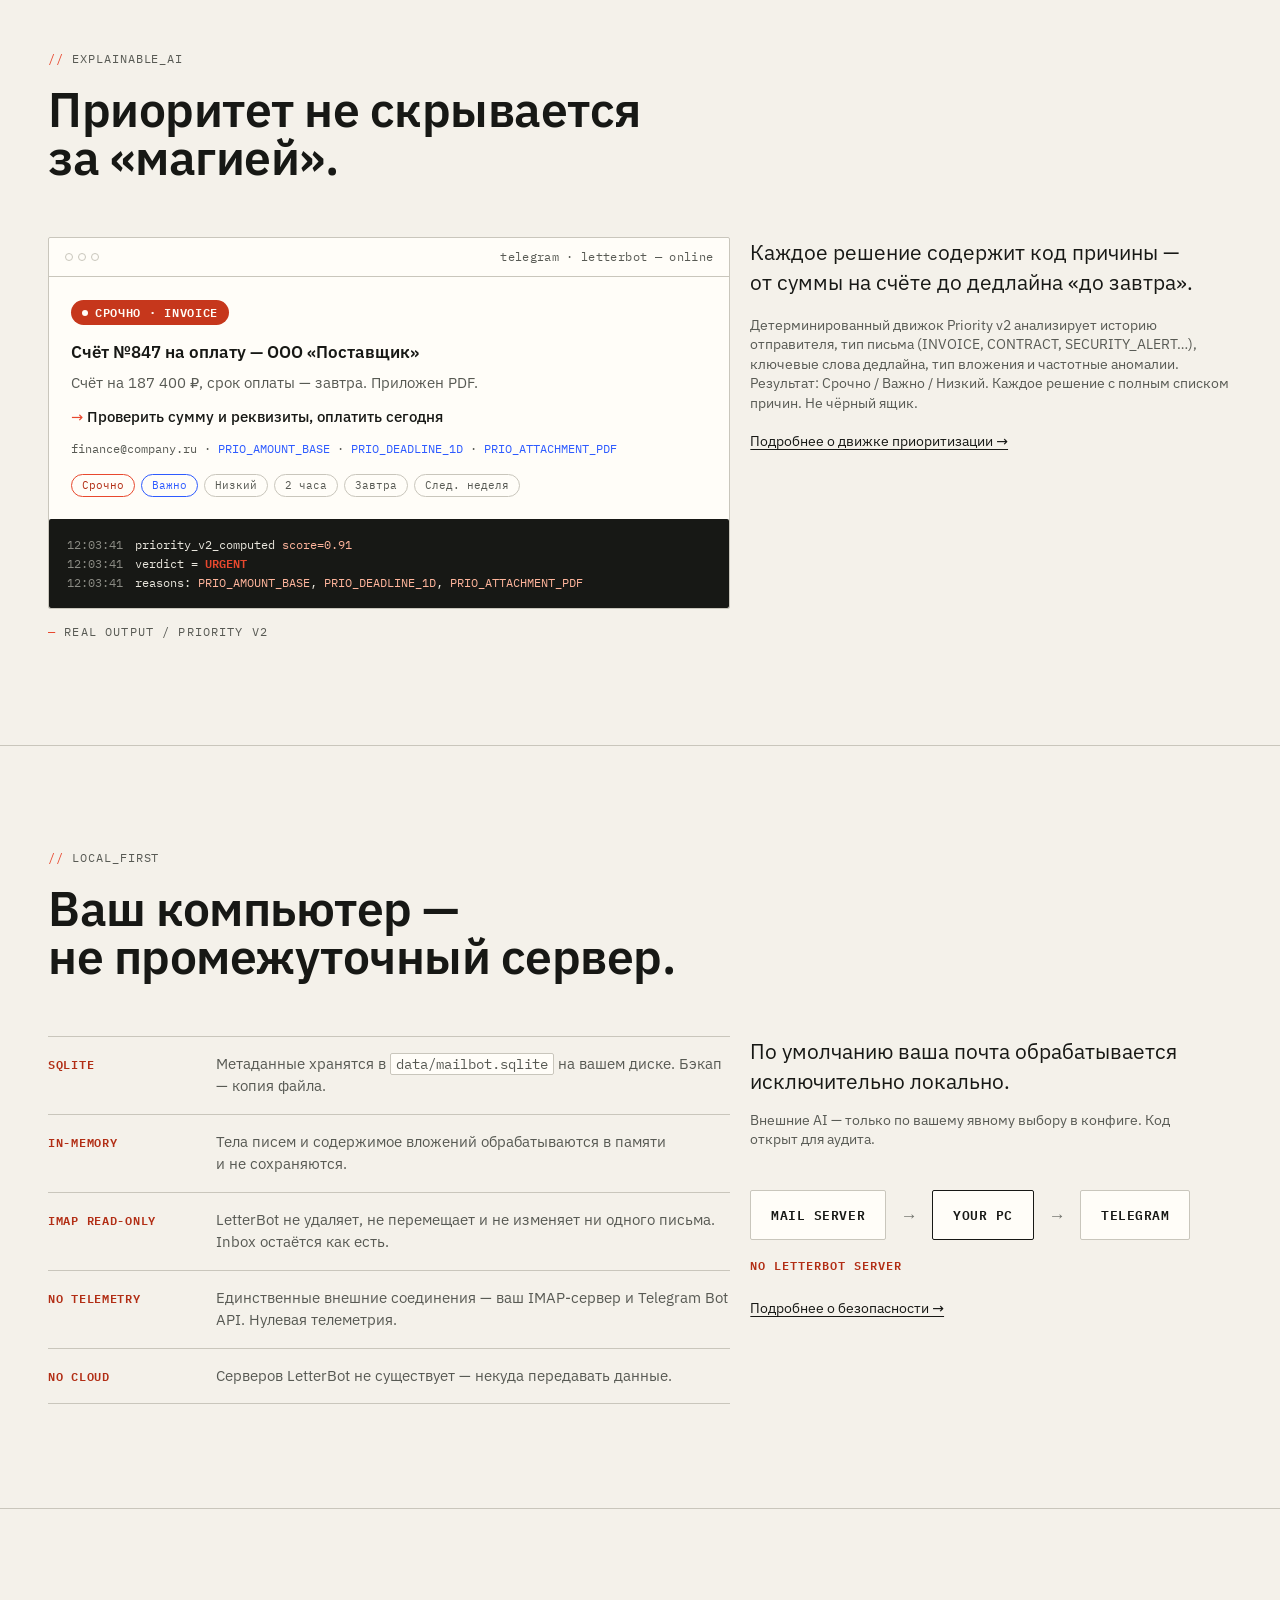
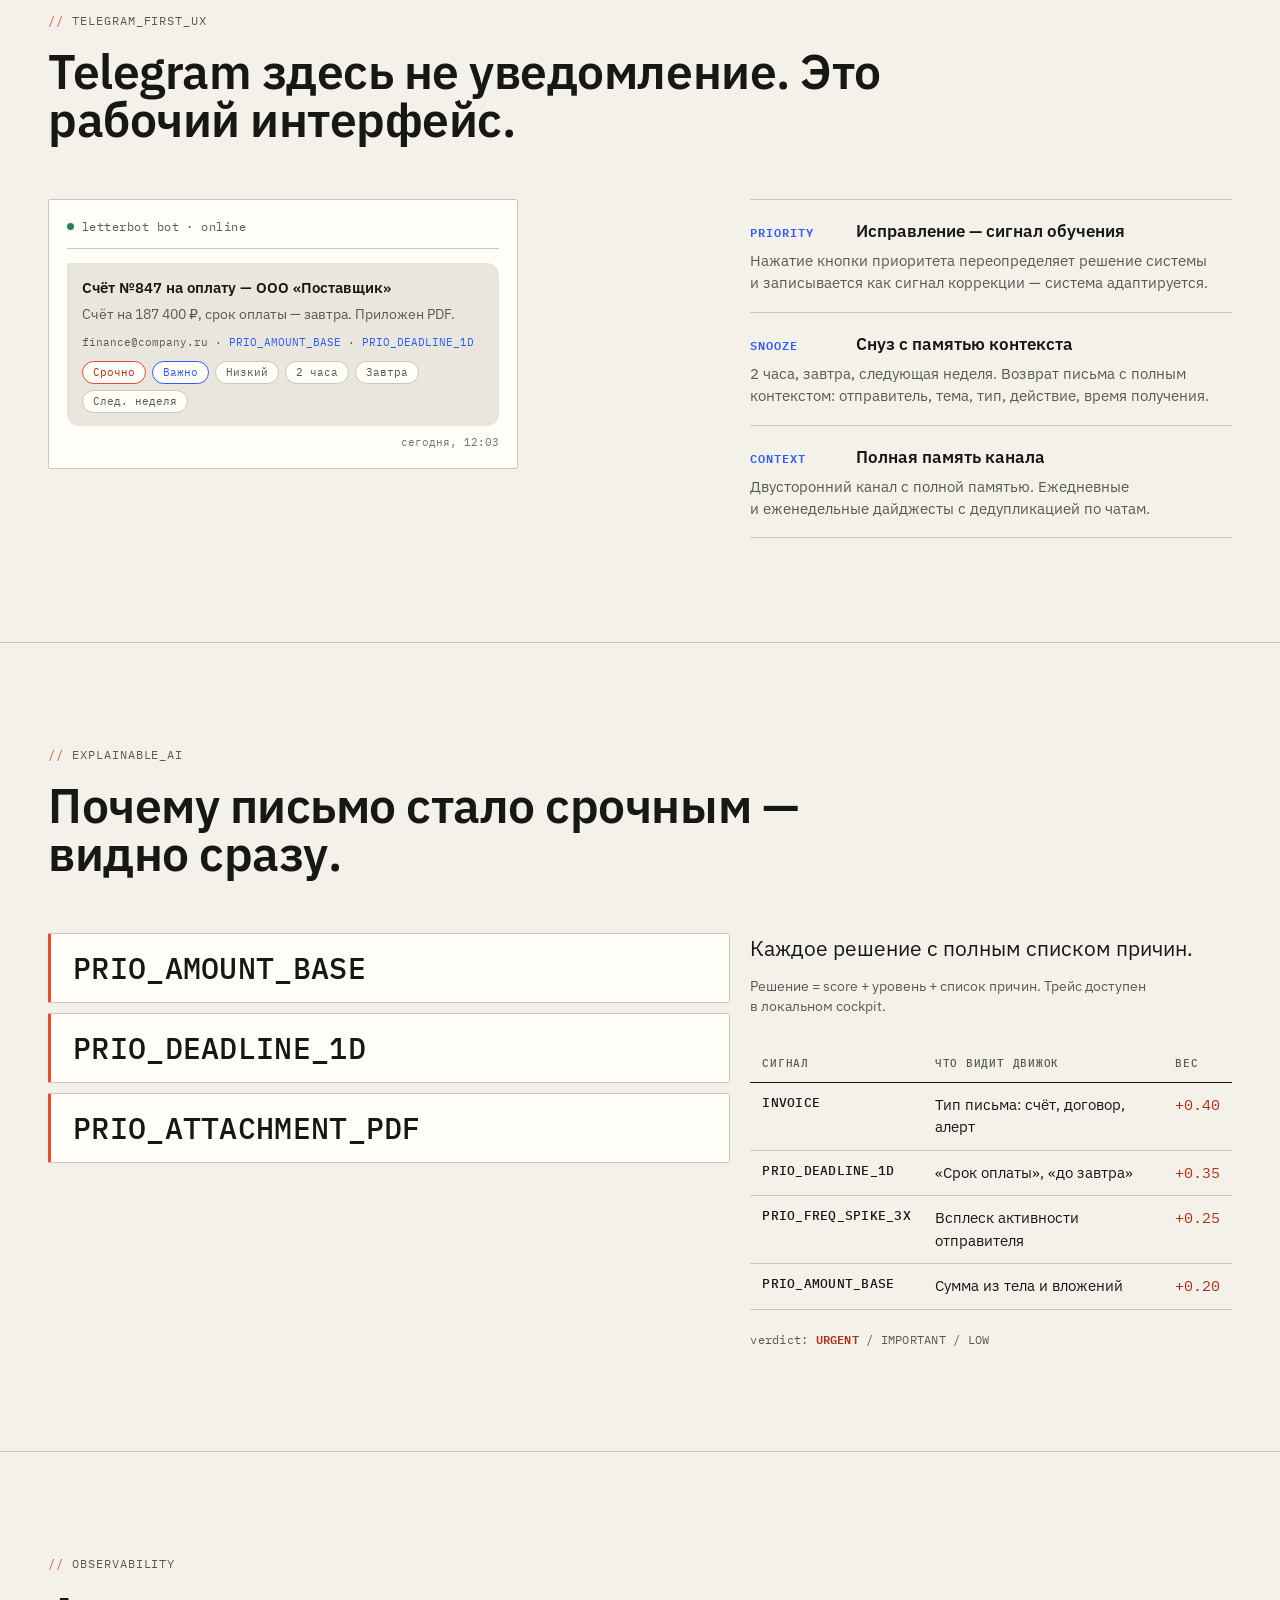
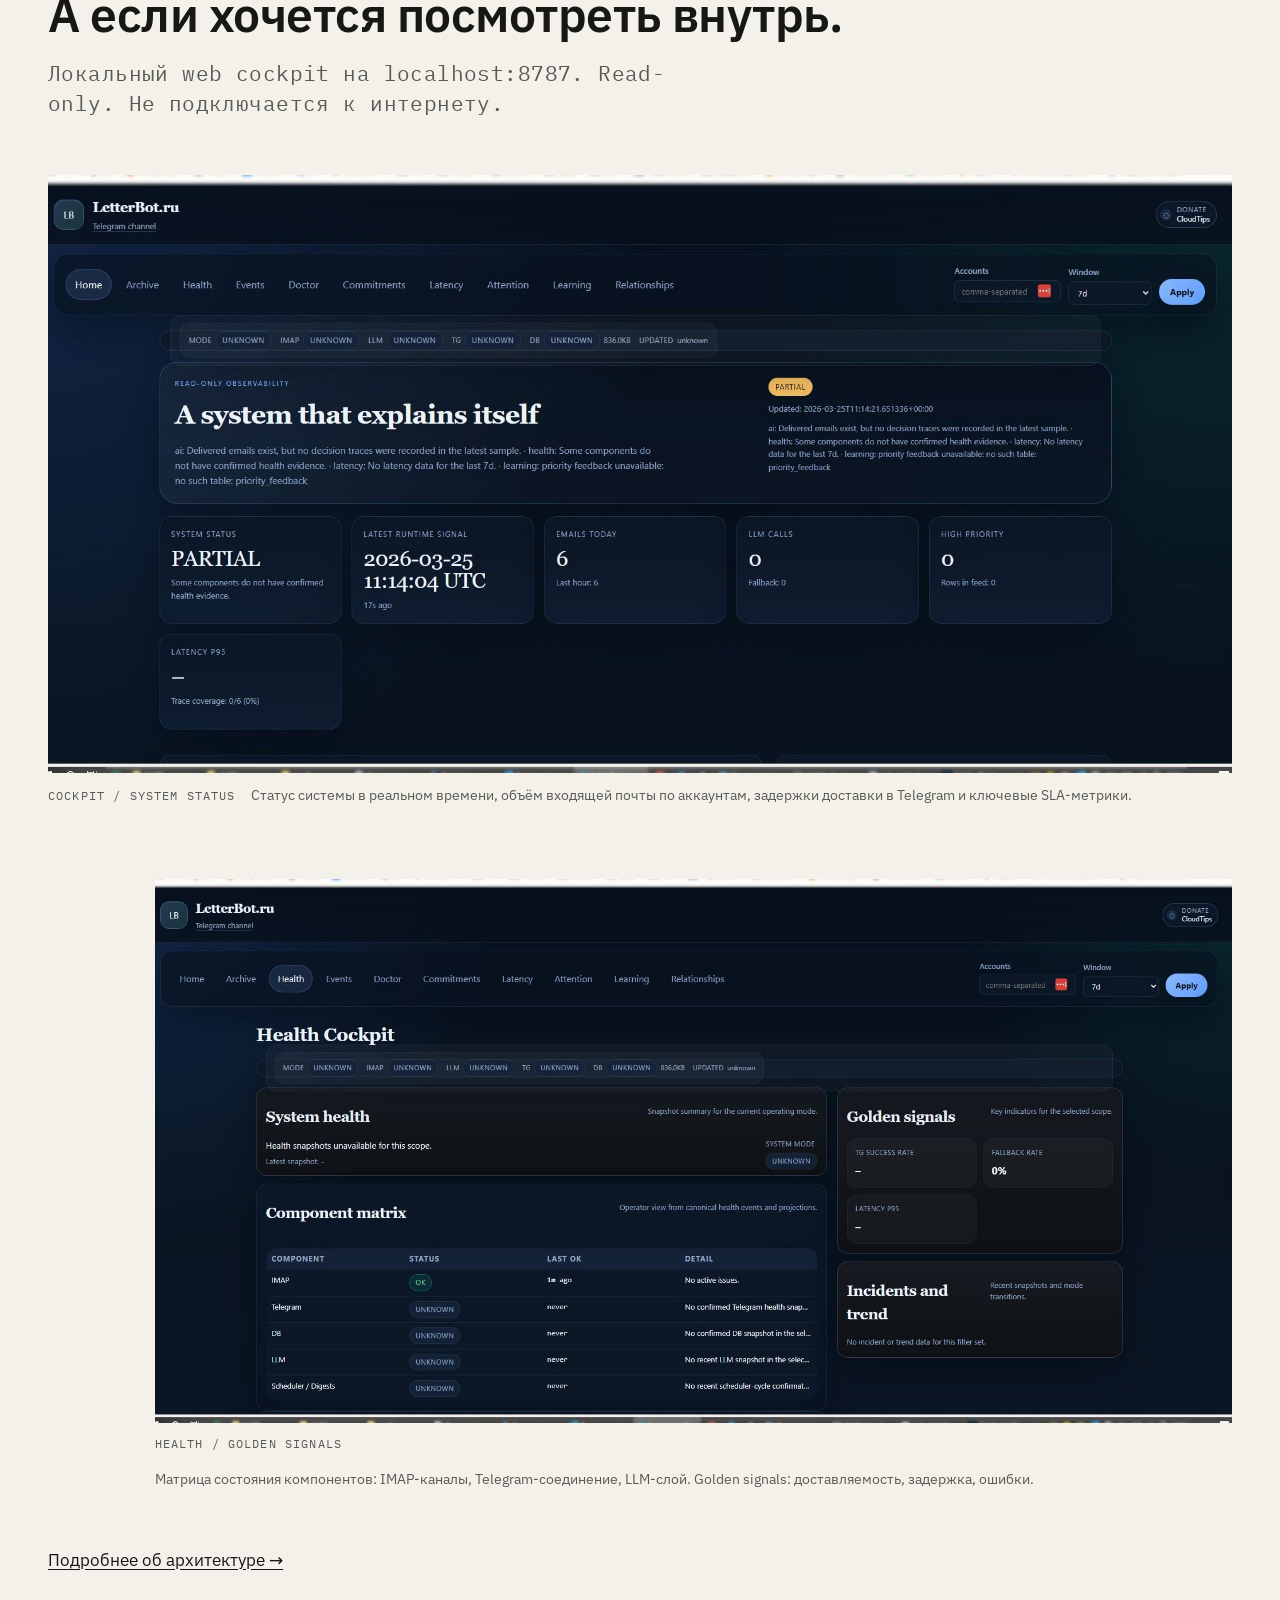
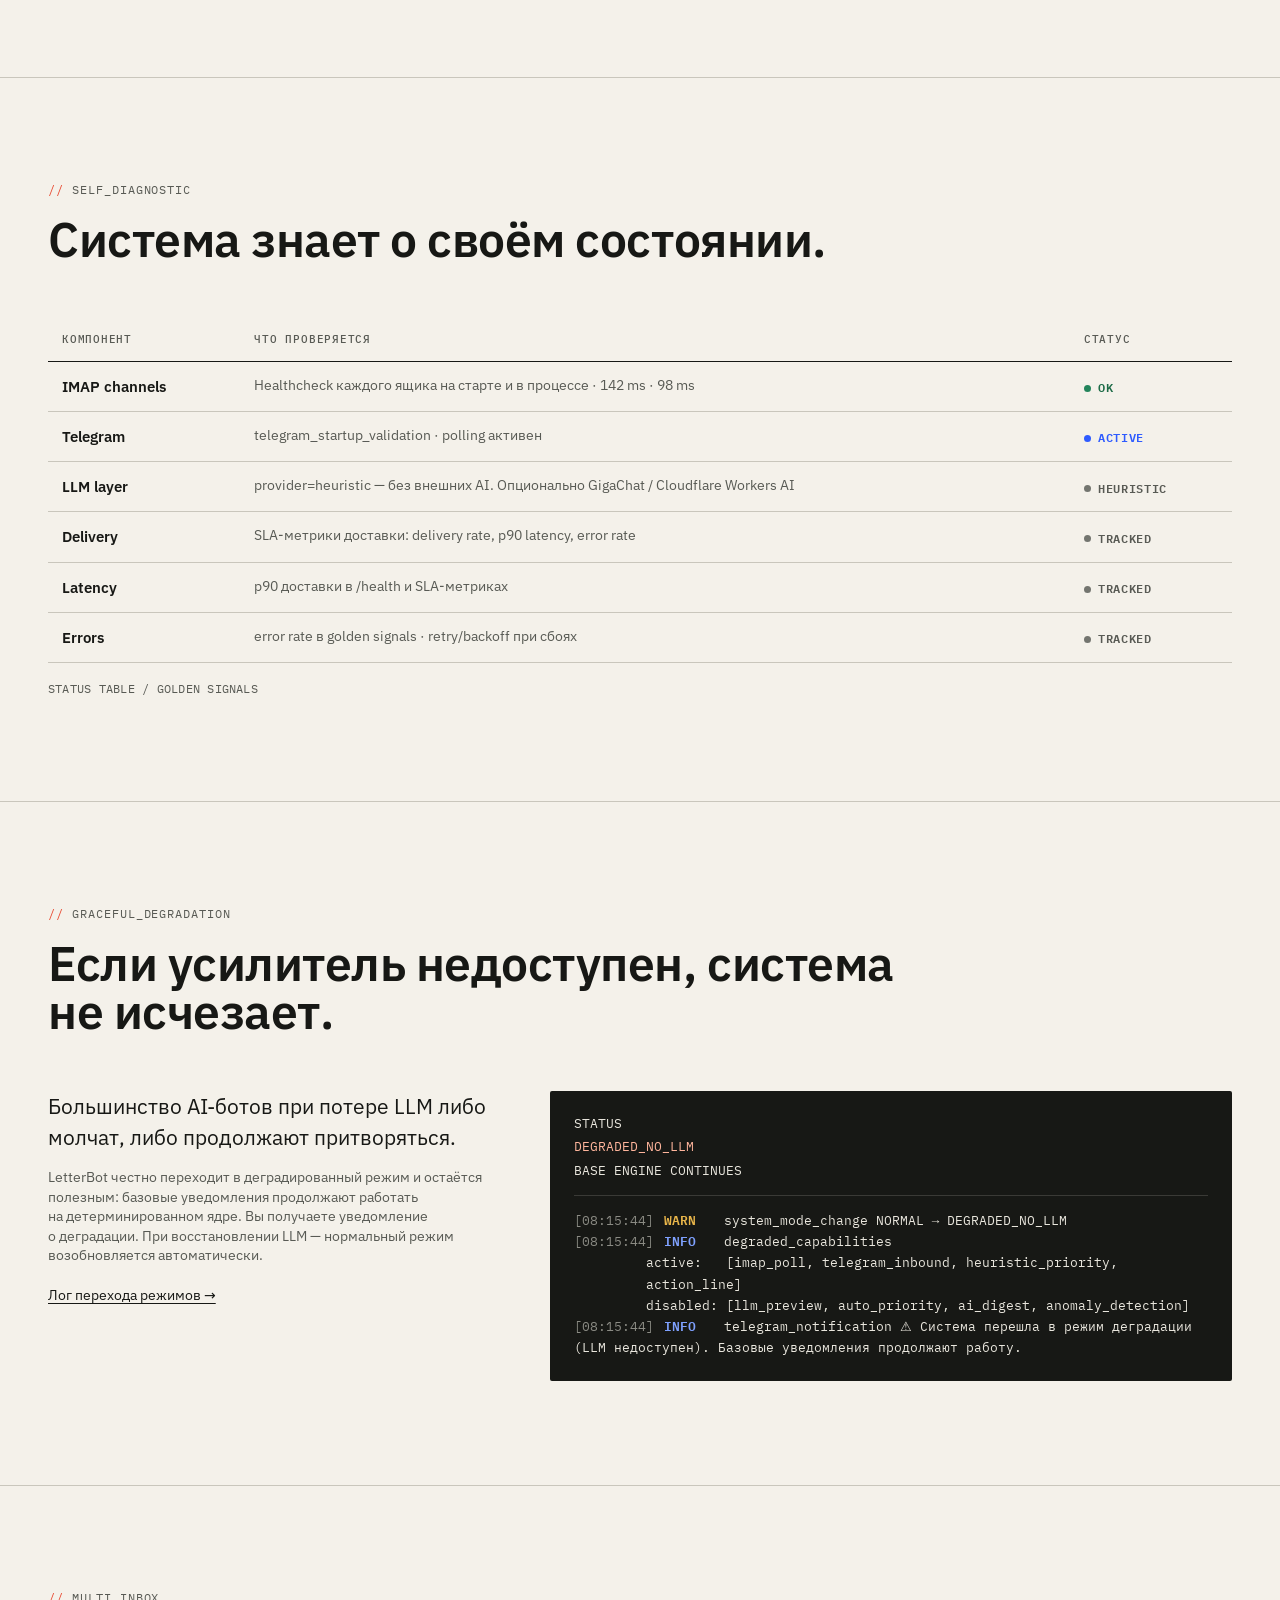
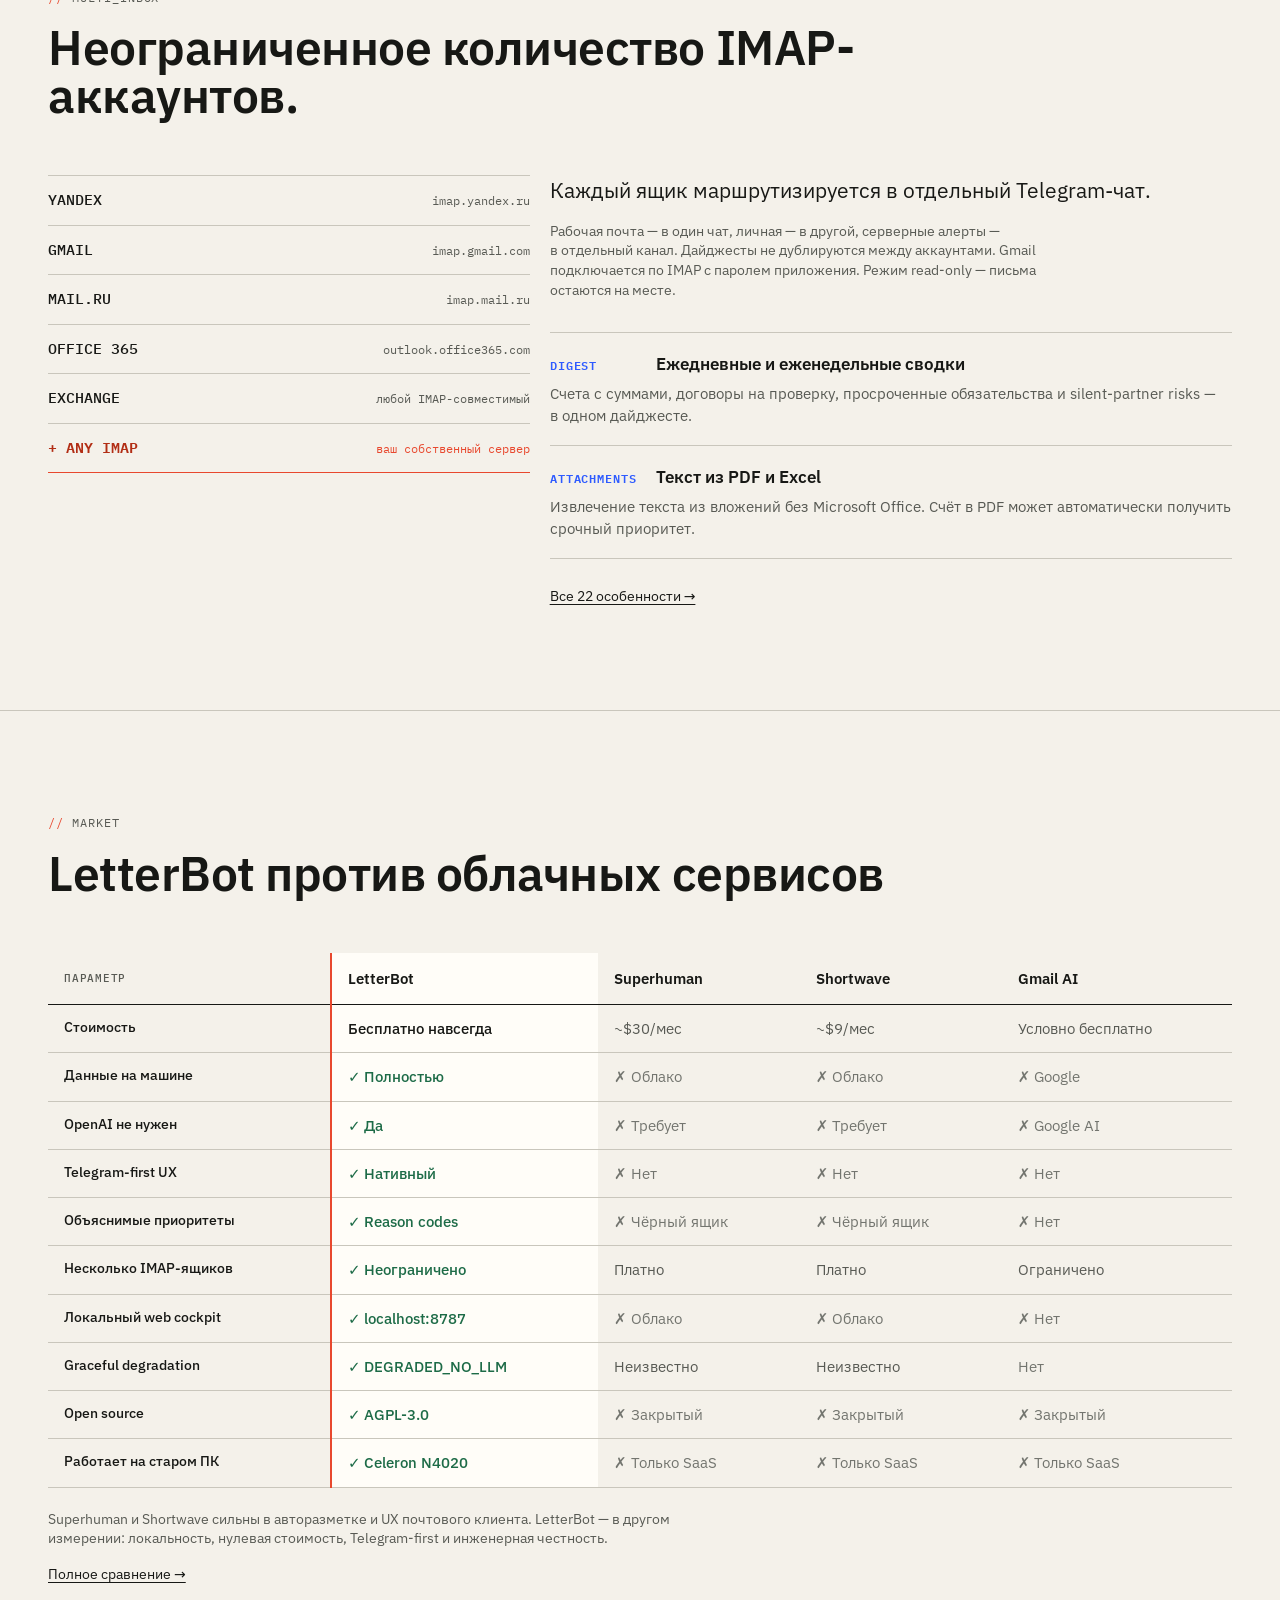
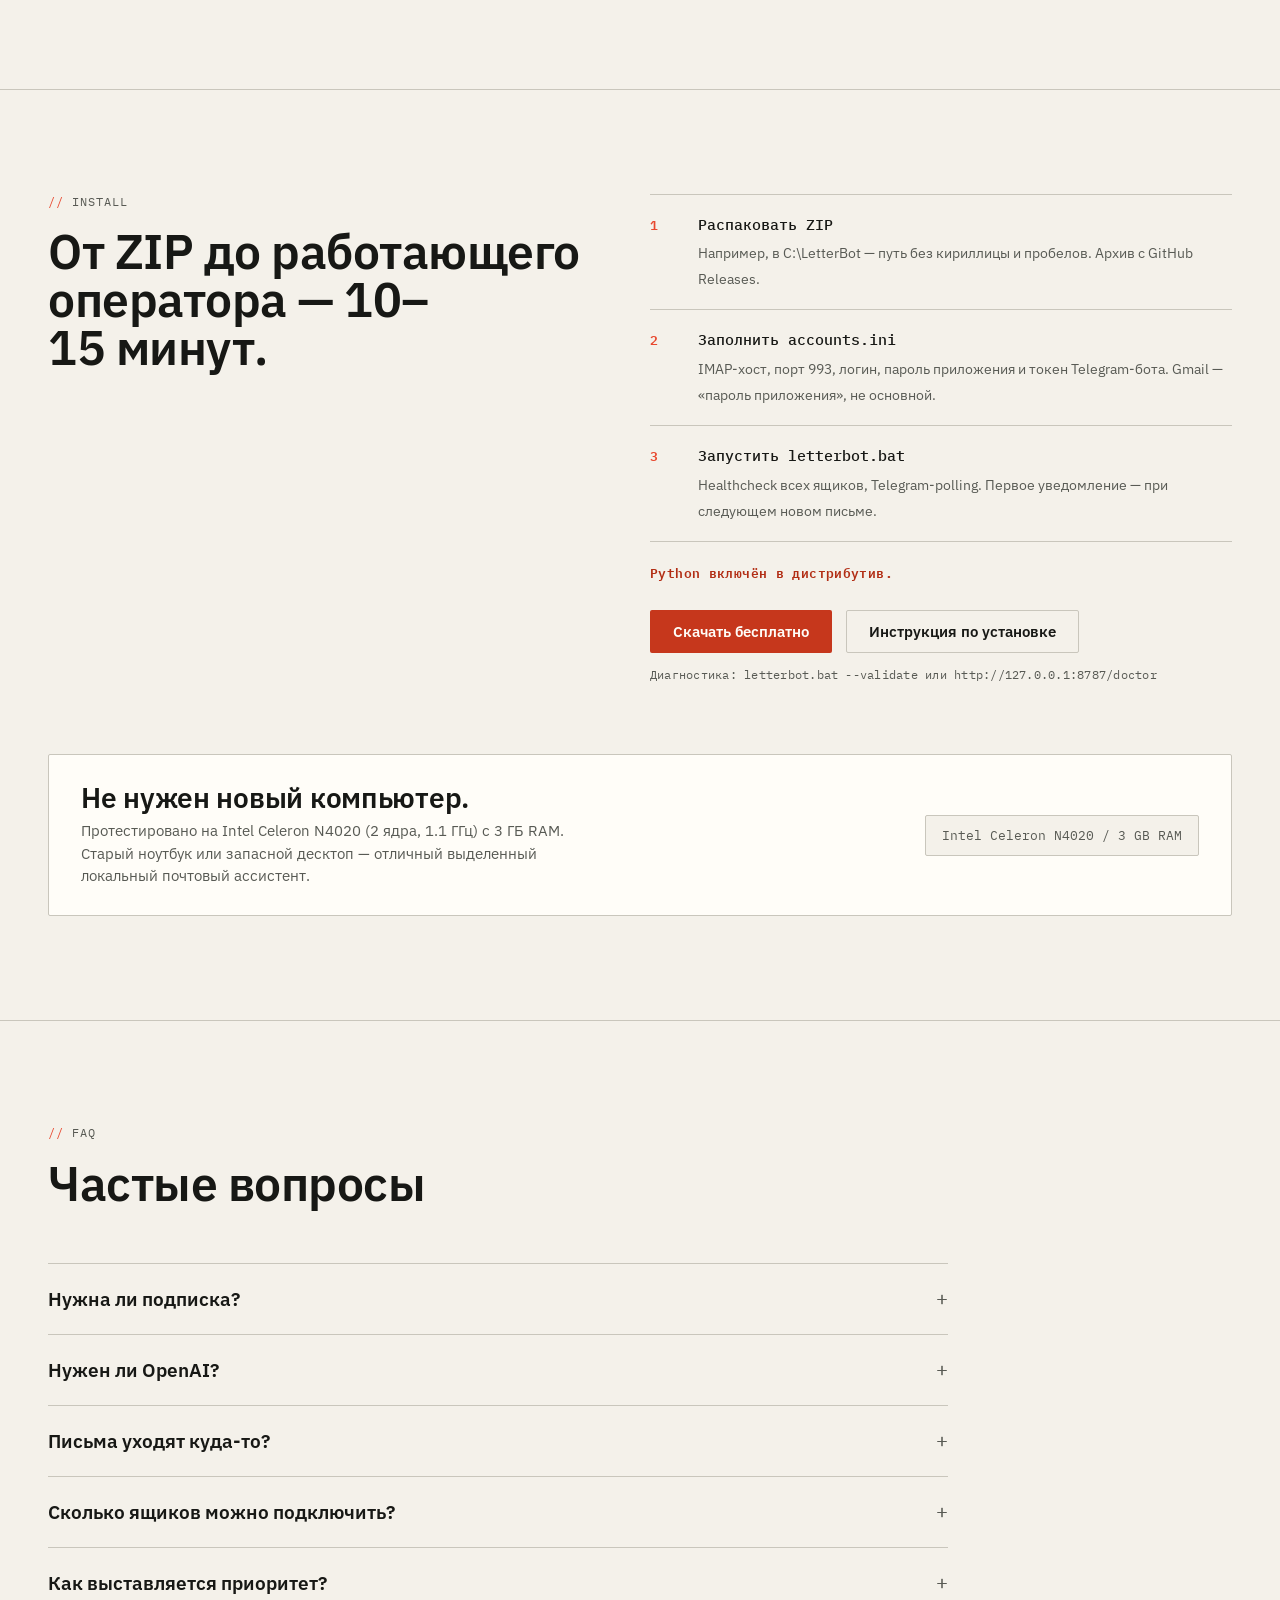
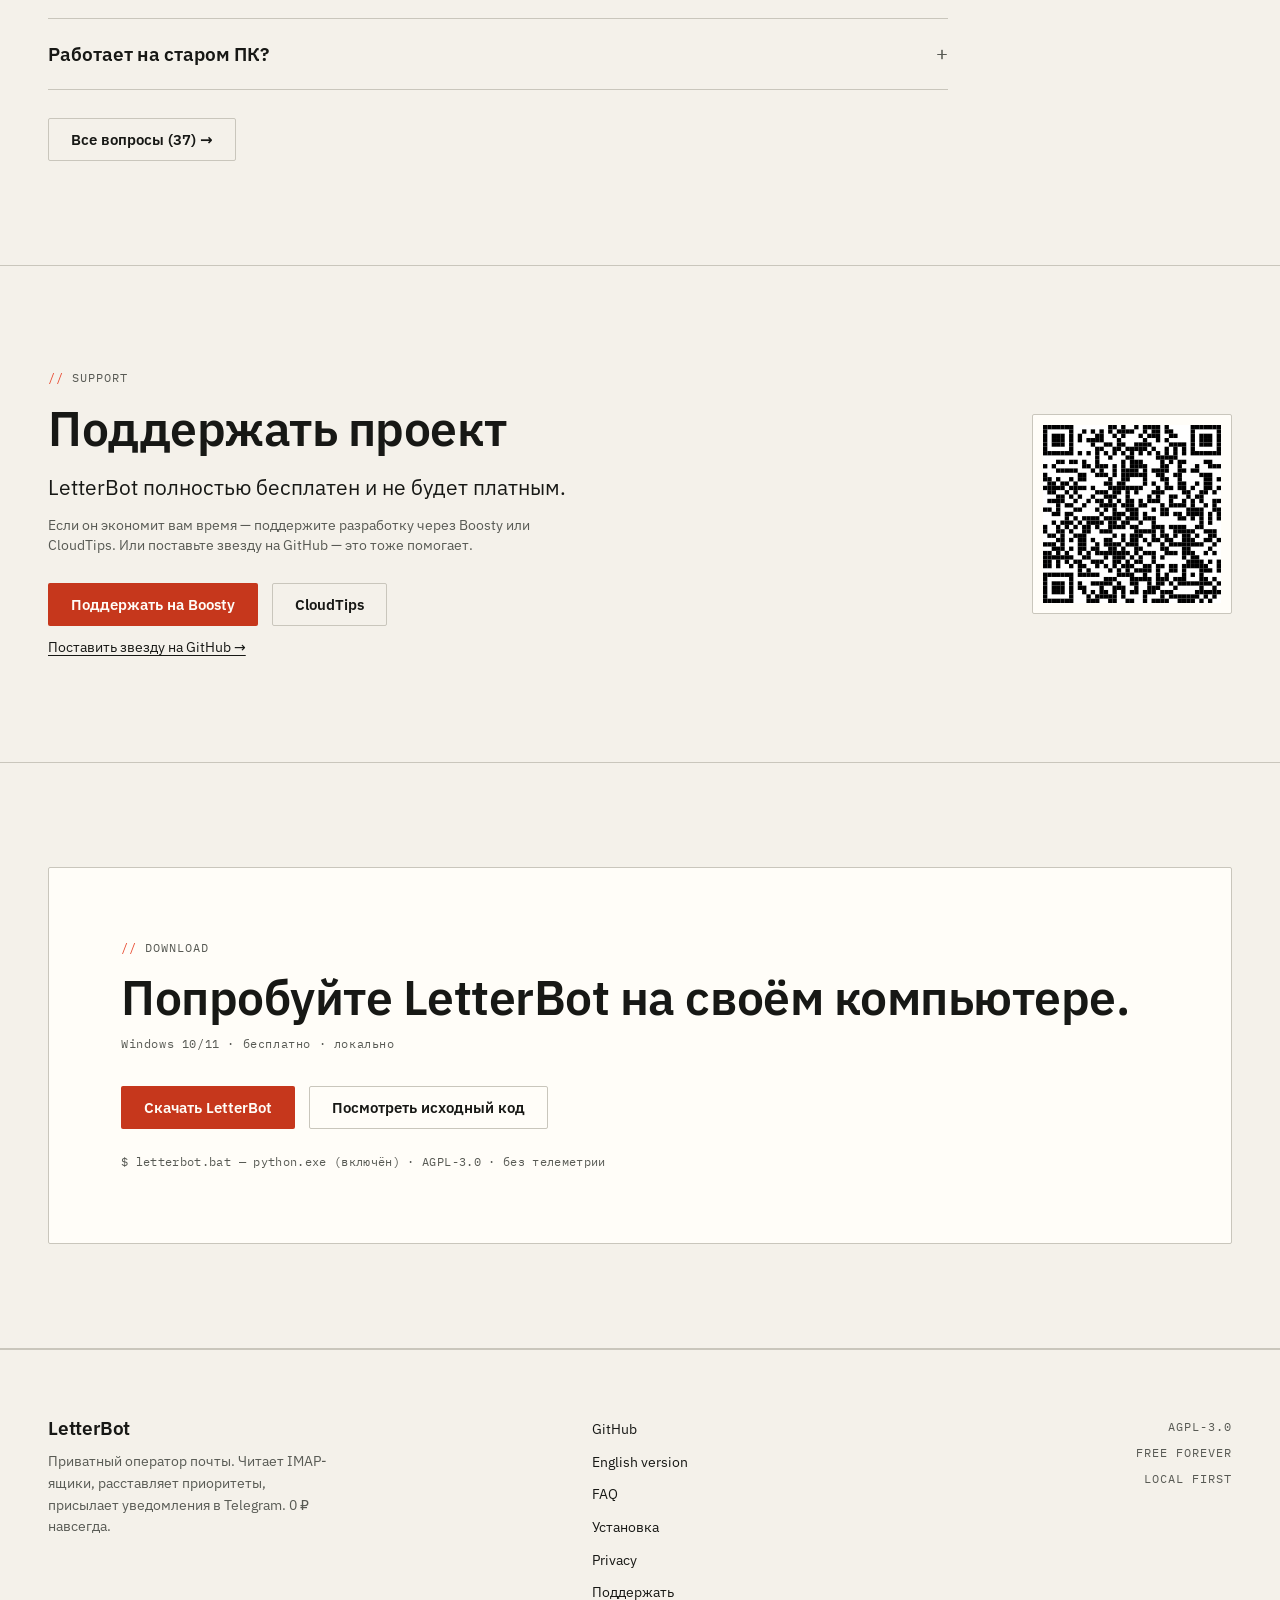
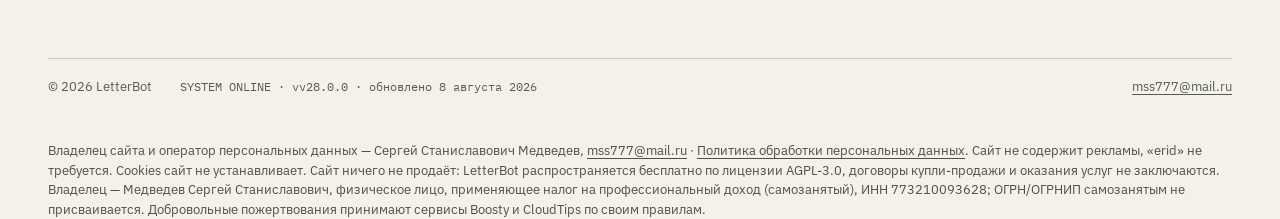
==== commit e6905499: "fix(legal): ИНН самозанятого в сведениях о владельце" ====
--- a/index.html
+++ b/index.html
@@ -820,7 +820,7 @@
         <span class="fb-mono">SYSTEM ONLINE · v<span data-lb-ver>28.0.0</span> · обновлено <span data-lb-updated>27 апреля 2026</span></span>
         <span class="fb-right"><a href="#" data-lb-email>mss777@mail.ru</a></span>
       </div>
-      <div class="legal-note" style="margin-top:18px;font-size:13px;line-height:1.5;opacity:.75">Владелец сайта и оператор персональных данных — Сергей Станиславович Медведев, <a href="mailto:mss777@mail.ru">mss777@mail.ru</a> · <a href="privacy.html">Политика обработки персональных данных</a>. Сайт не содержит рекламы, «erid» не требуется. Cookies сайт не устанавливает. Сайт ничего не продаёт: LetterBot распространяется бесплатно по лицензии AGPL-3.0, договоры купли-продажи и оказания услуг не заключаются. Владелец — физическое лицо, не индивидуальный предприниматель и не организация, поэтому ОГРН/ОГРНИП у него нет. Добровольные пожертвования принимают сервисы Boosty и CloudTips по своим правилам.</div>
+      <div class="legal-note" style="margin-top:18px;font-size:13px;line-height:1.5;opacity:.75">Владелец сайта и оператор персональных данных — Сергей Станиславович Медведев, <a href="mailto:mss777@mail.ru">mss777@mail.ru</a> · <a href="privacy.html">Политика обработки персональных данных</a>. Сайт не содержит рекламы, «erid» не требуется. Cookies сайт не устанавливает. Сайт ничего не продаёт: LetterBot распространяется бесплатно по лицензии AGPL-3.0, договоры купли-продажи и оказания услуг не заключаются. Владелец — Медведев Сергей Станиславович, физическое лицо, применяющее налог на профессиональный доход (самозанятый), ИНН 773210093628; ОГРН/ОГРНИП самозанятым не присваивается. Добровольные пожертвования принимают сервисы Boosty и CloudTips по своим правилам.</div>
     </div>
   </footer>
 
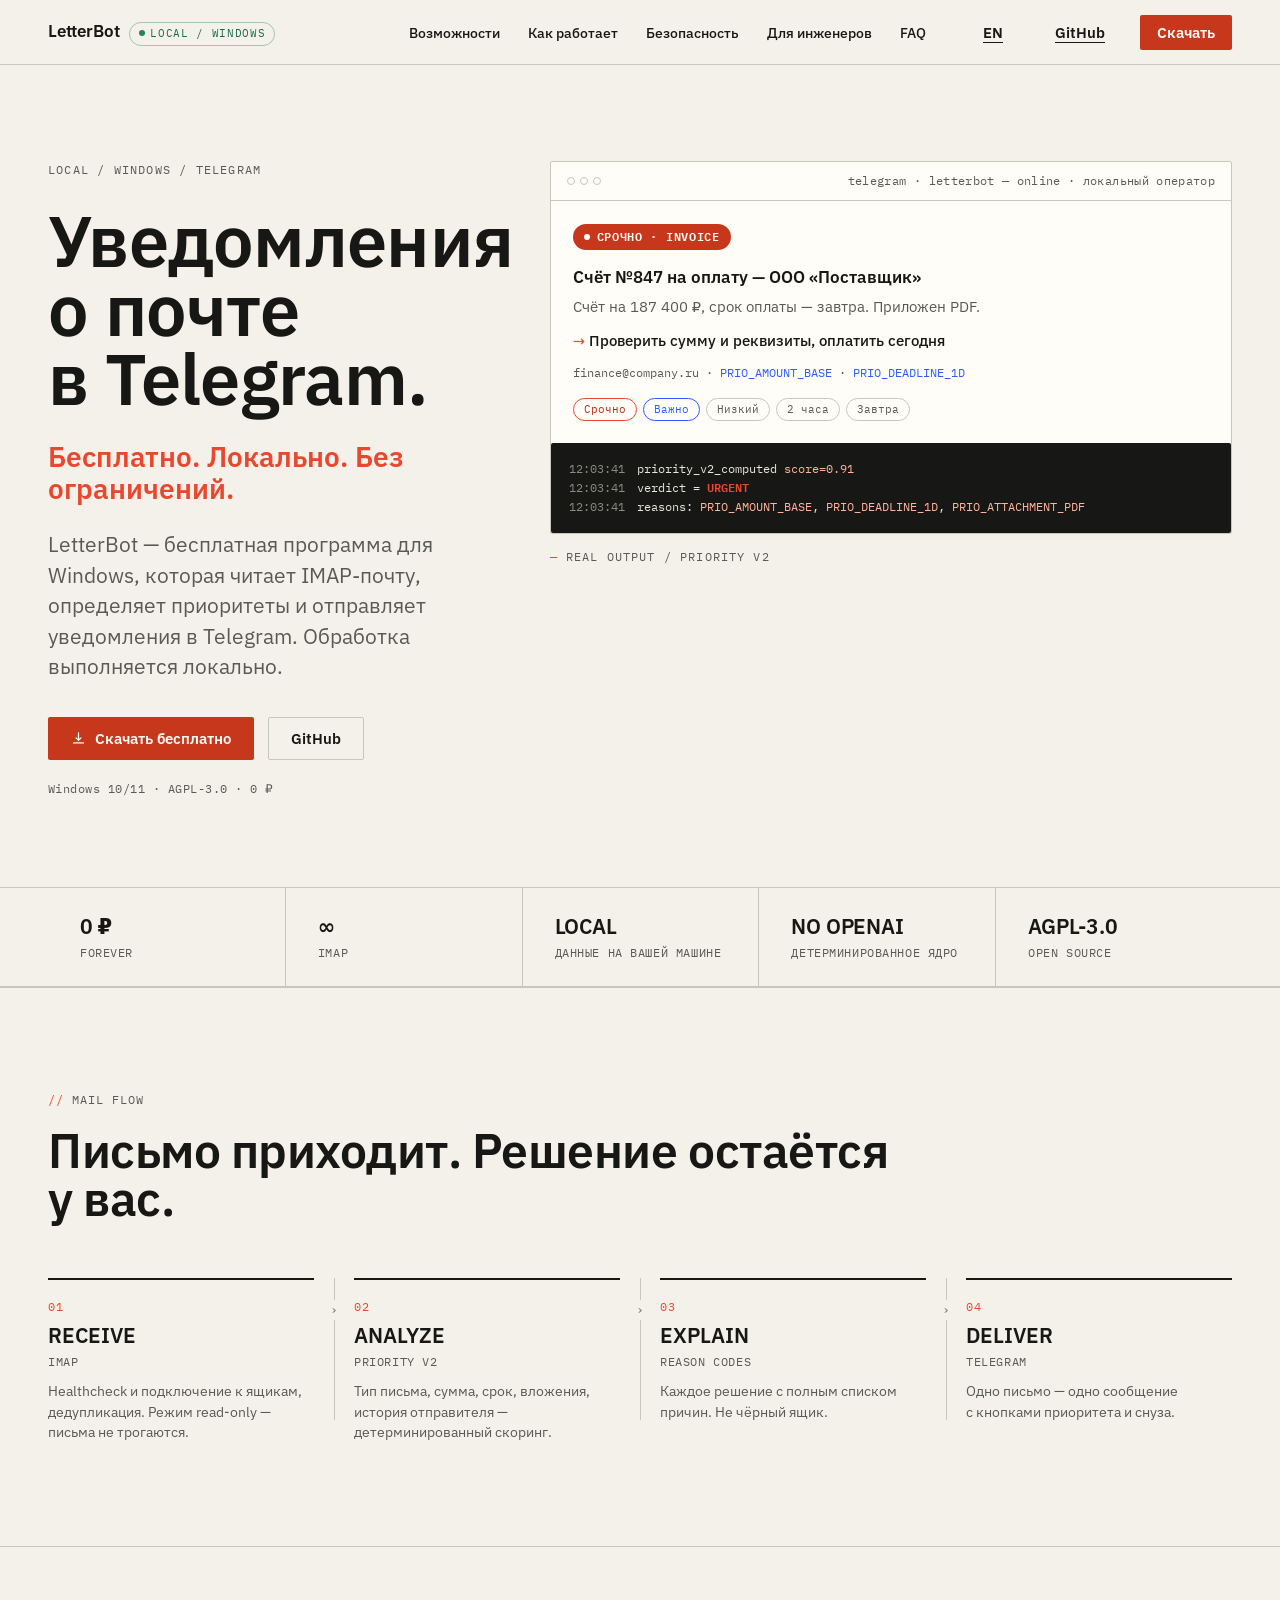
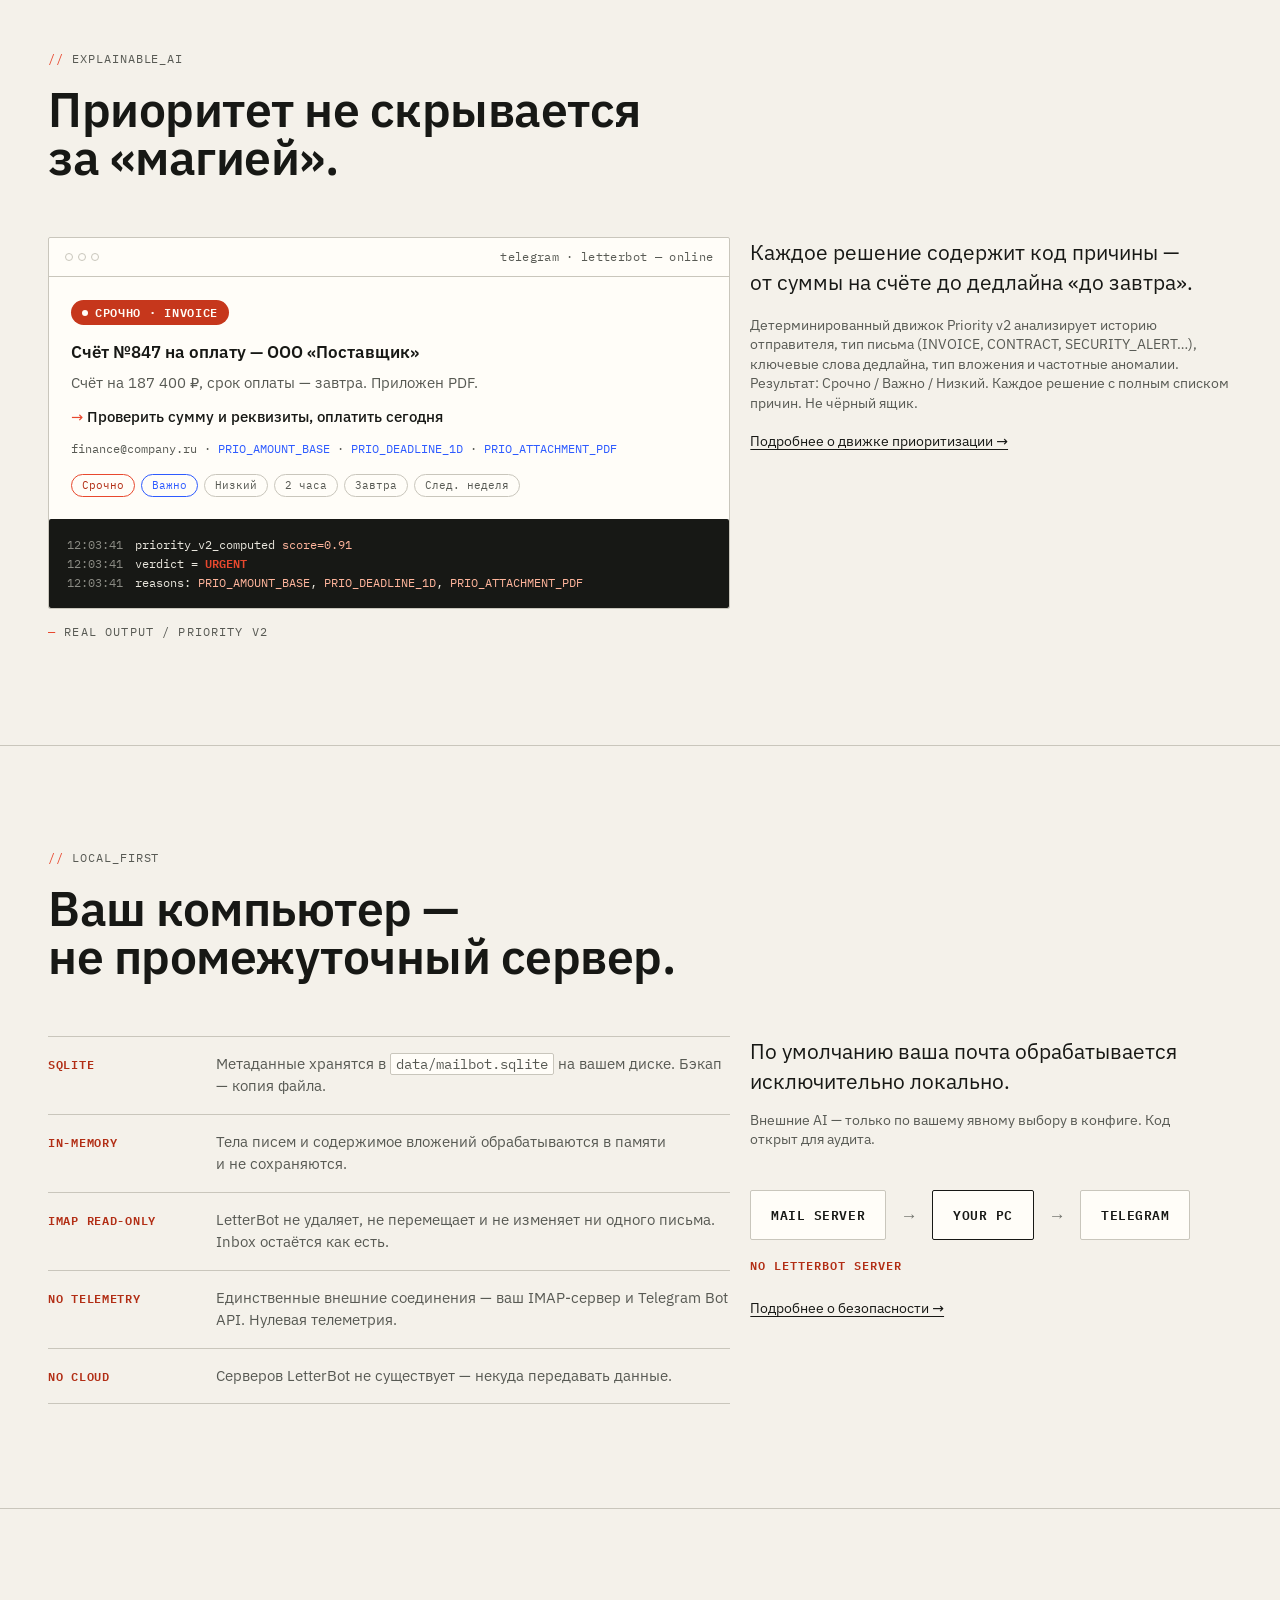
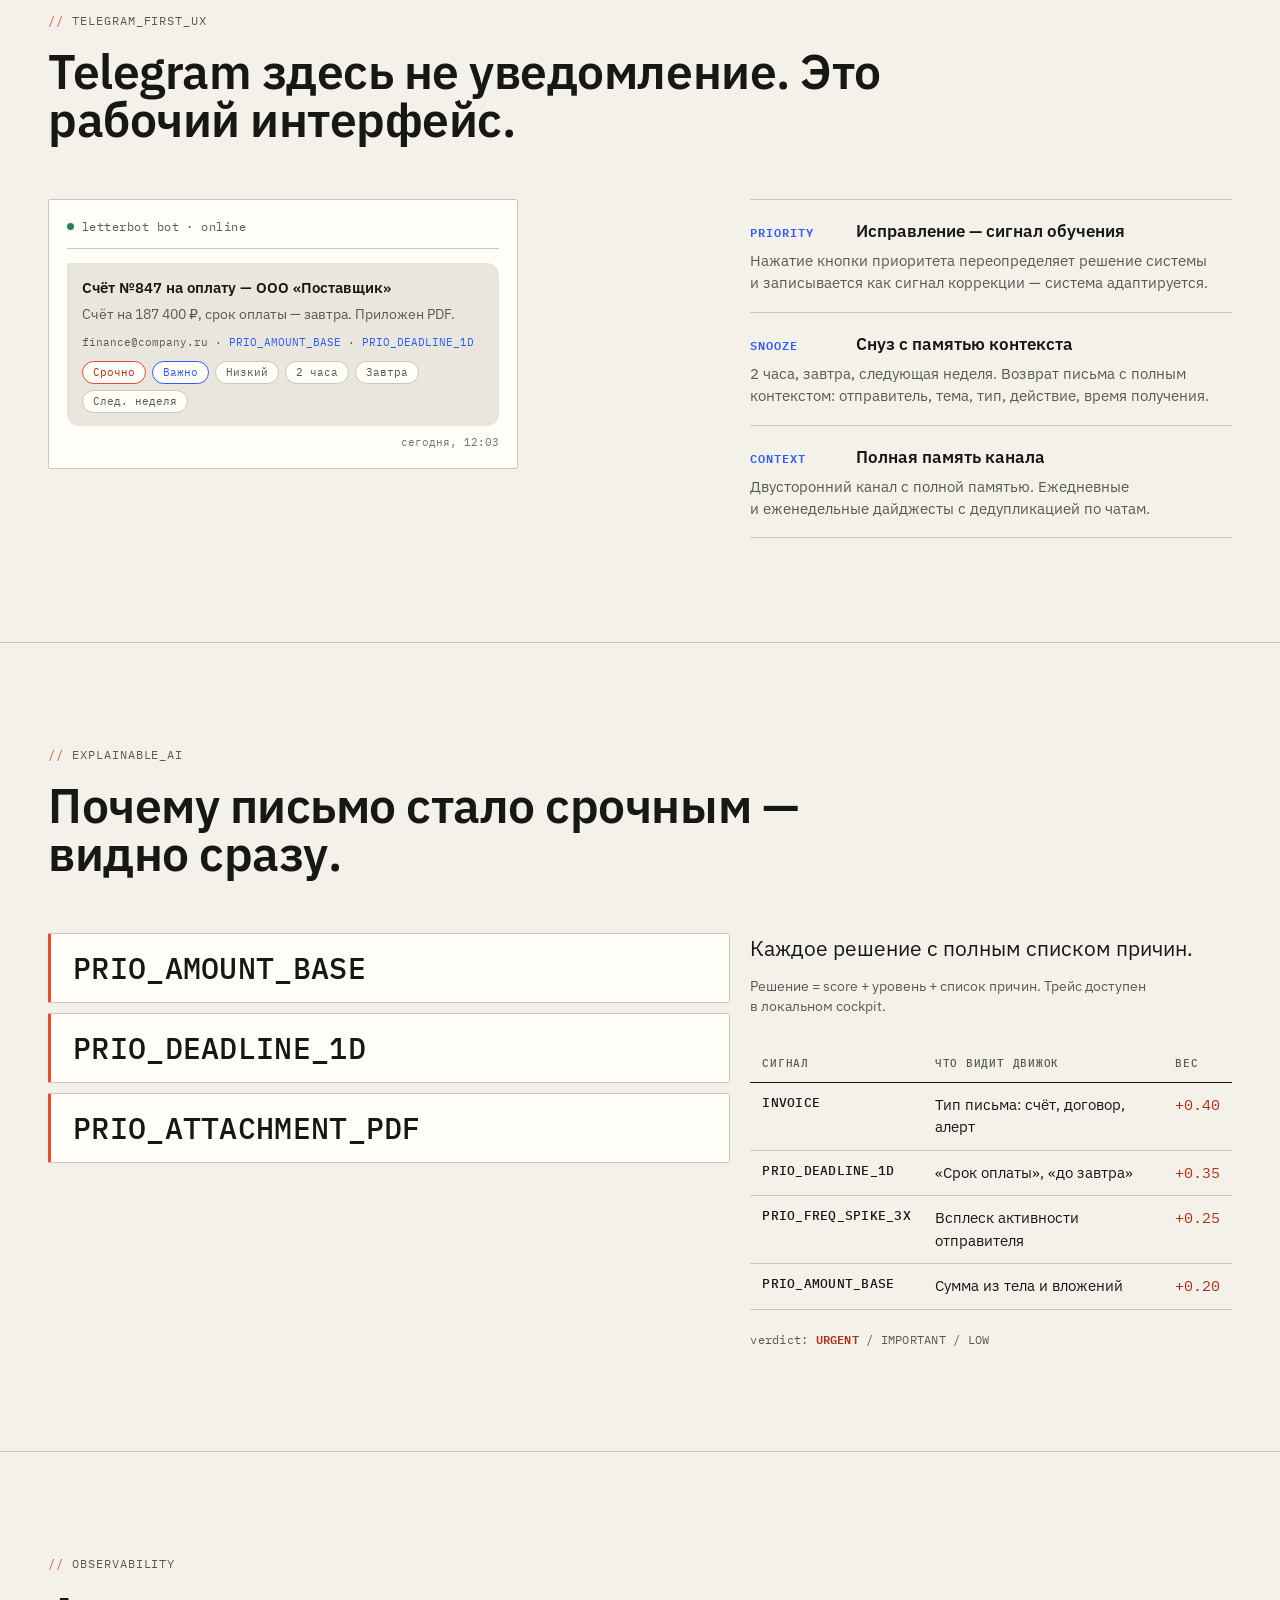
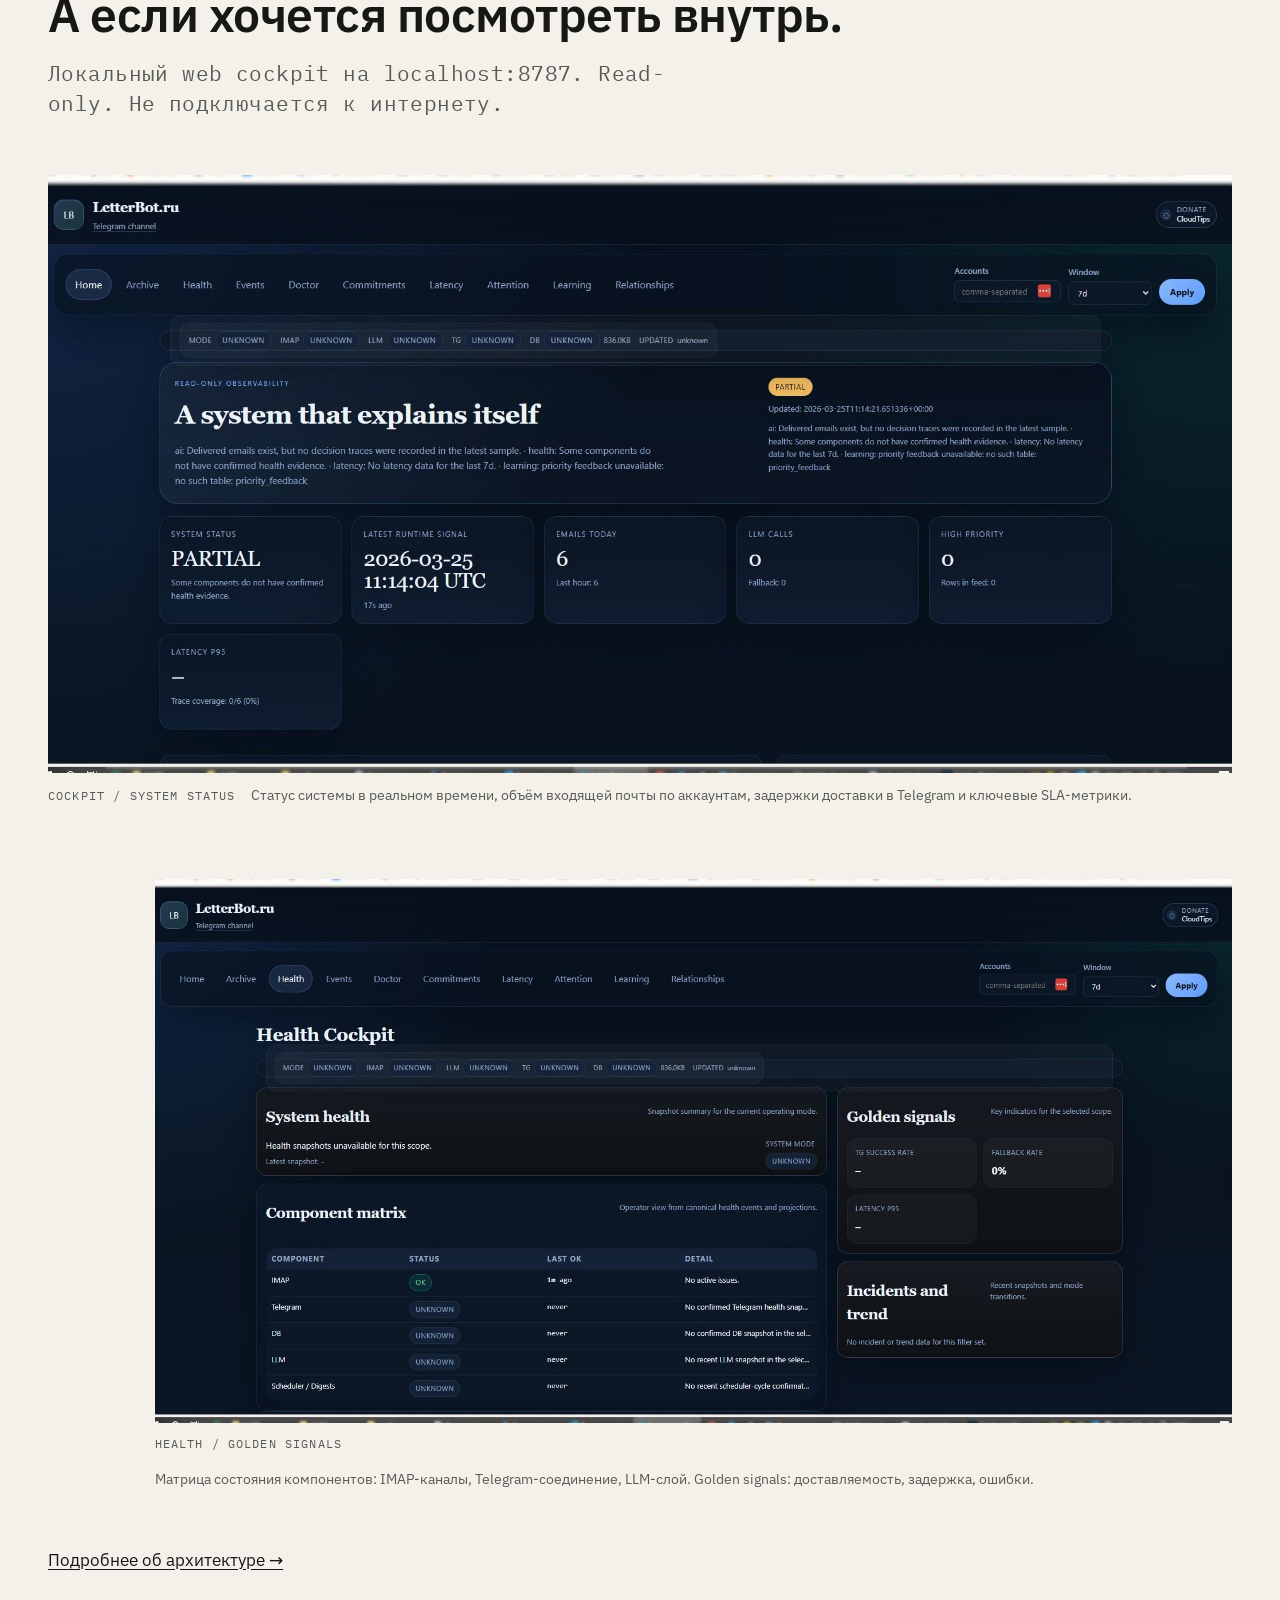
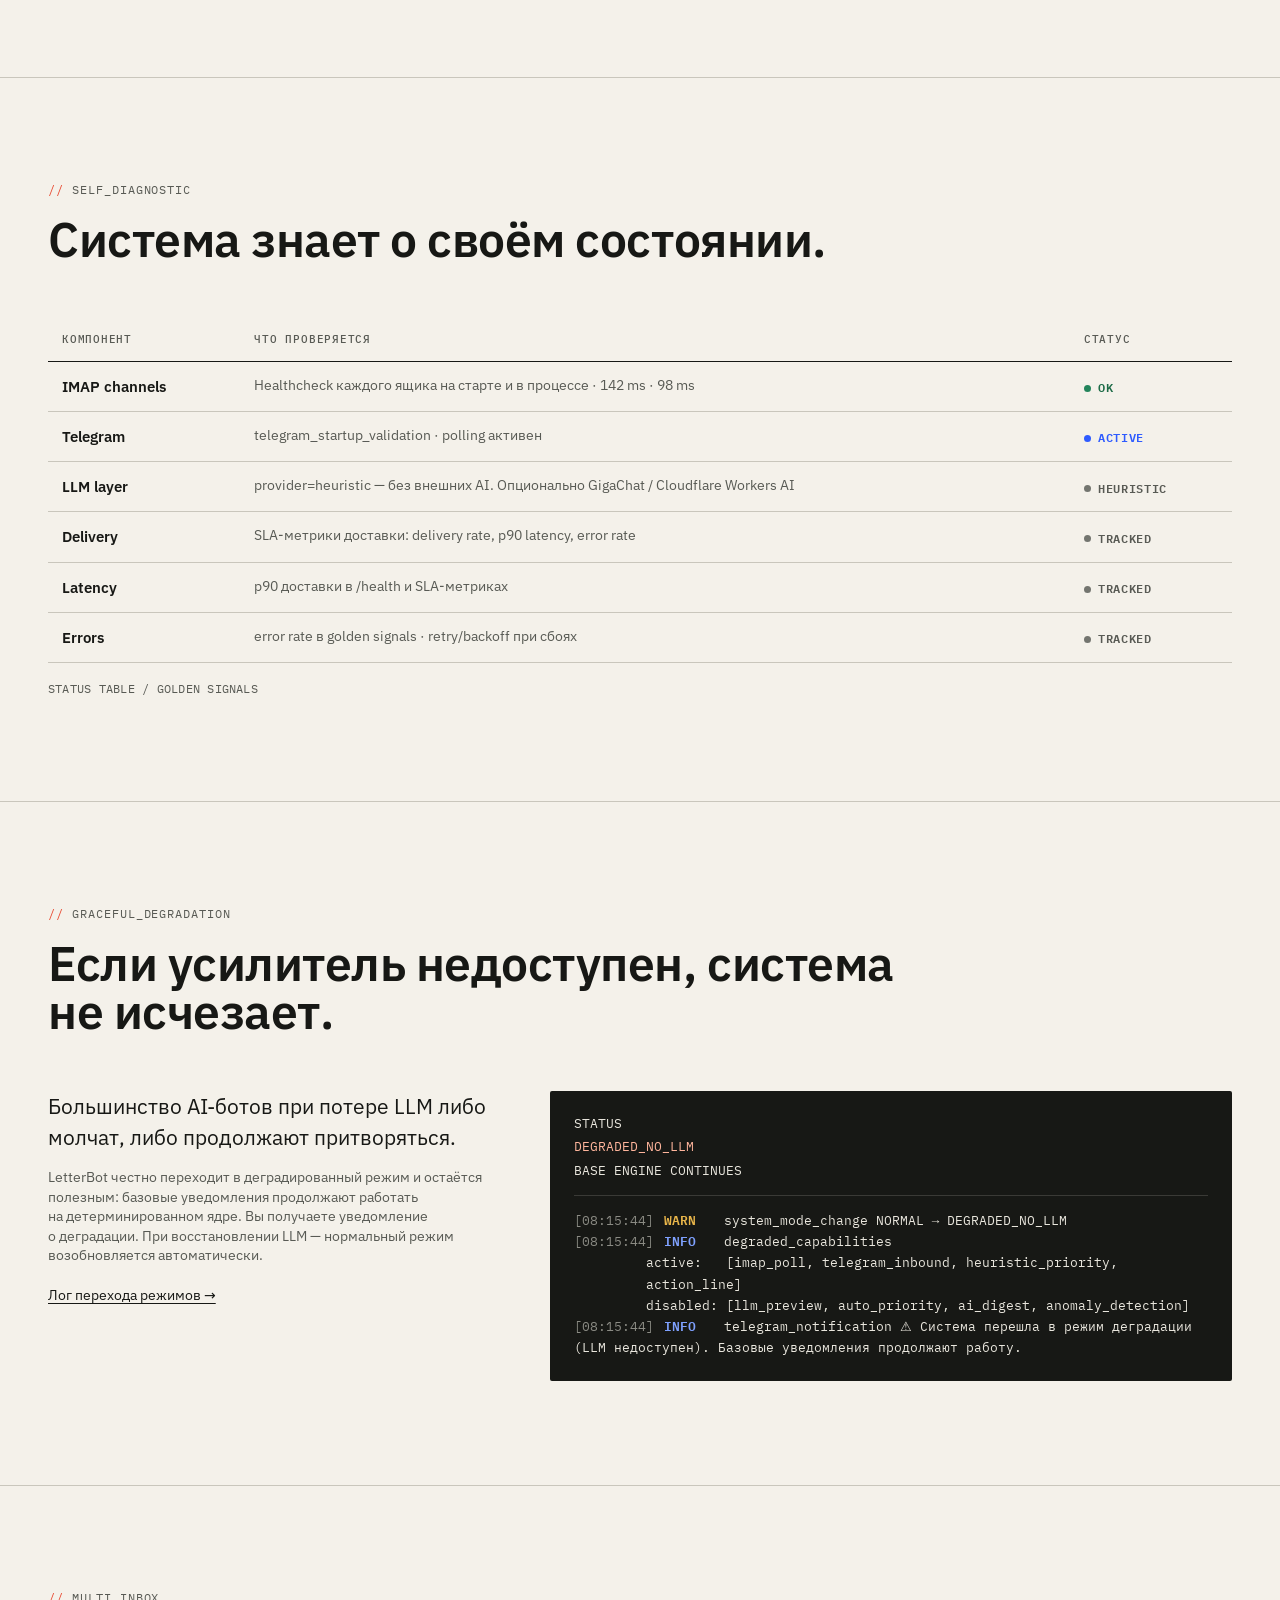
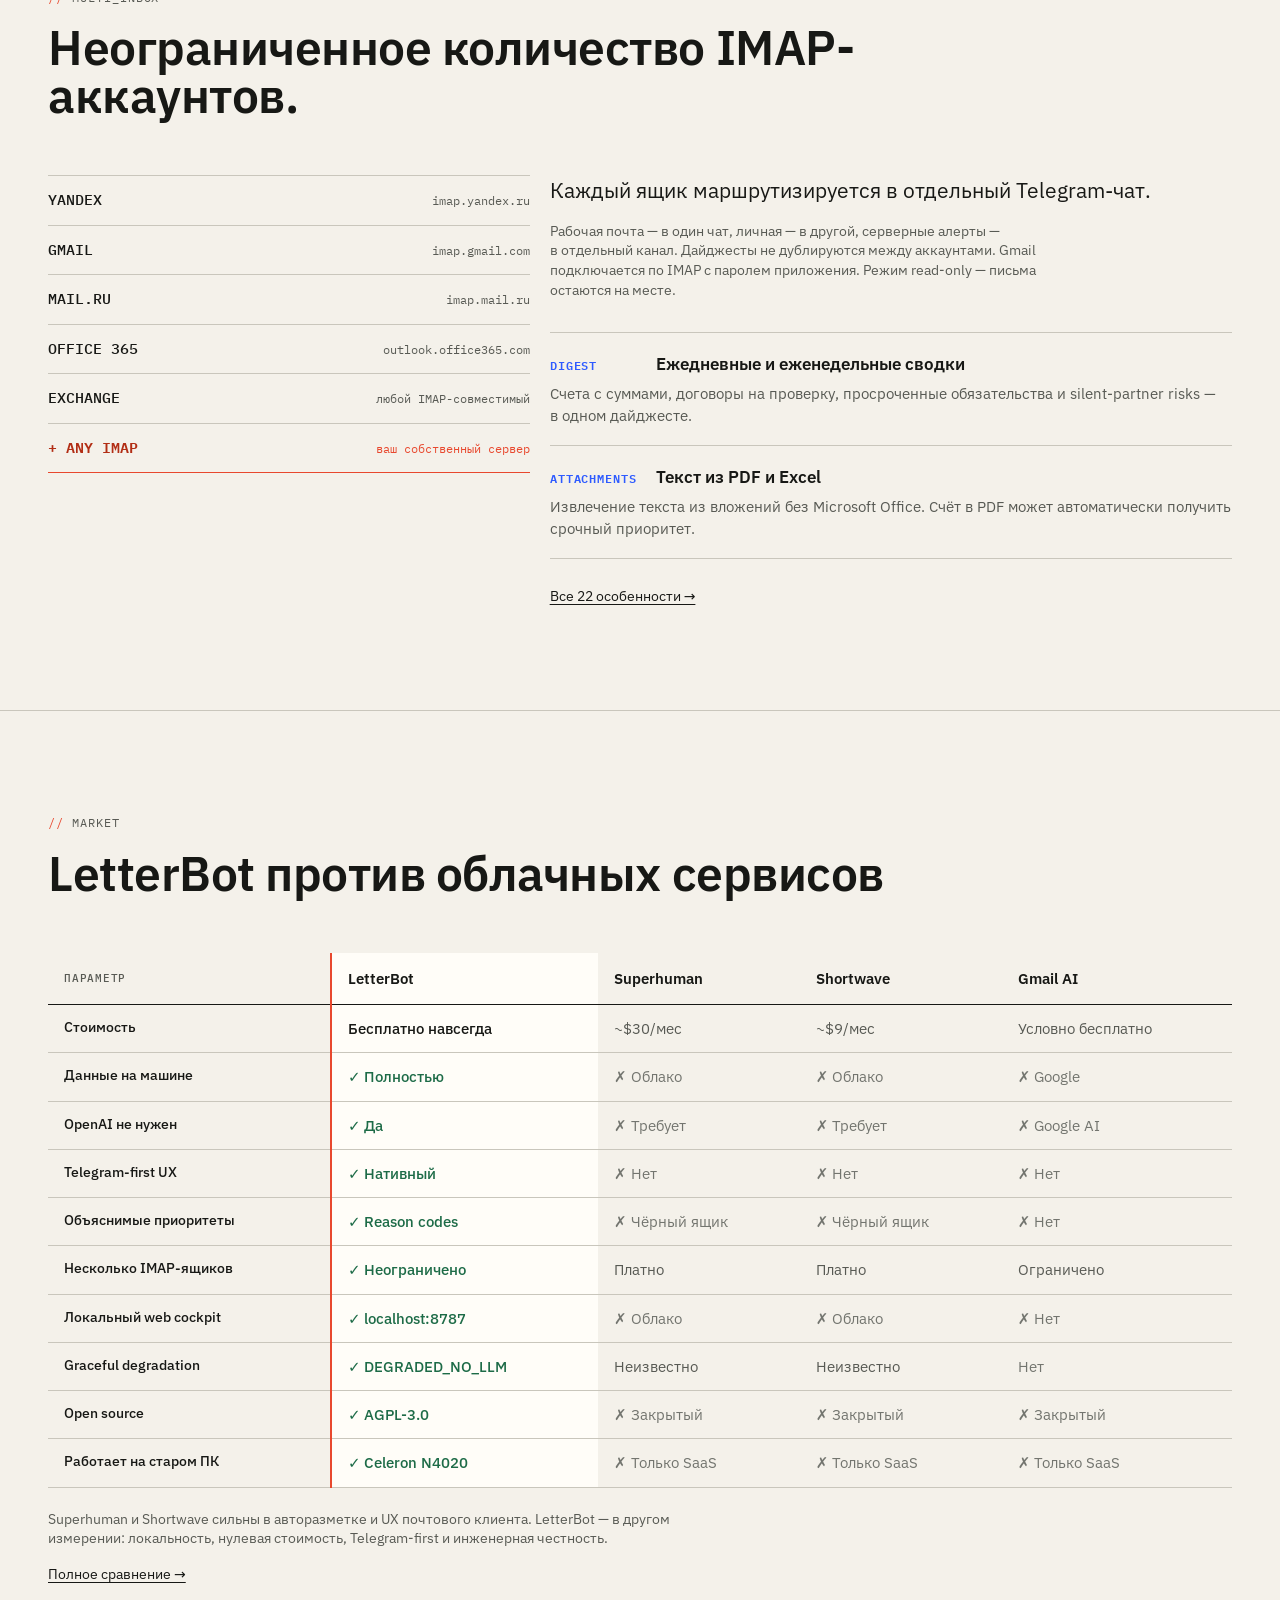
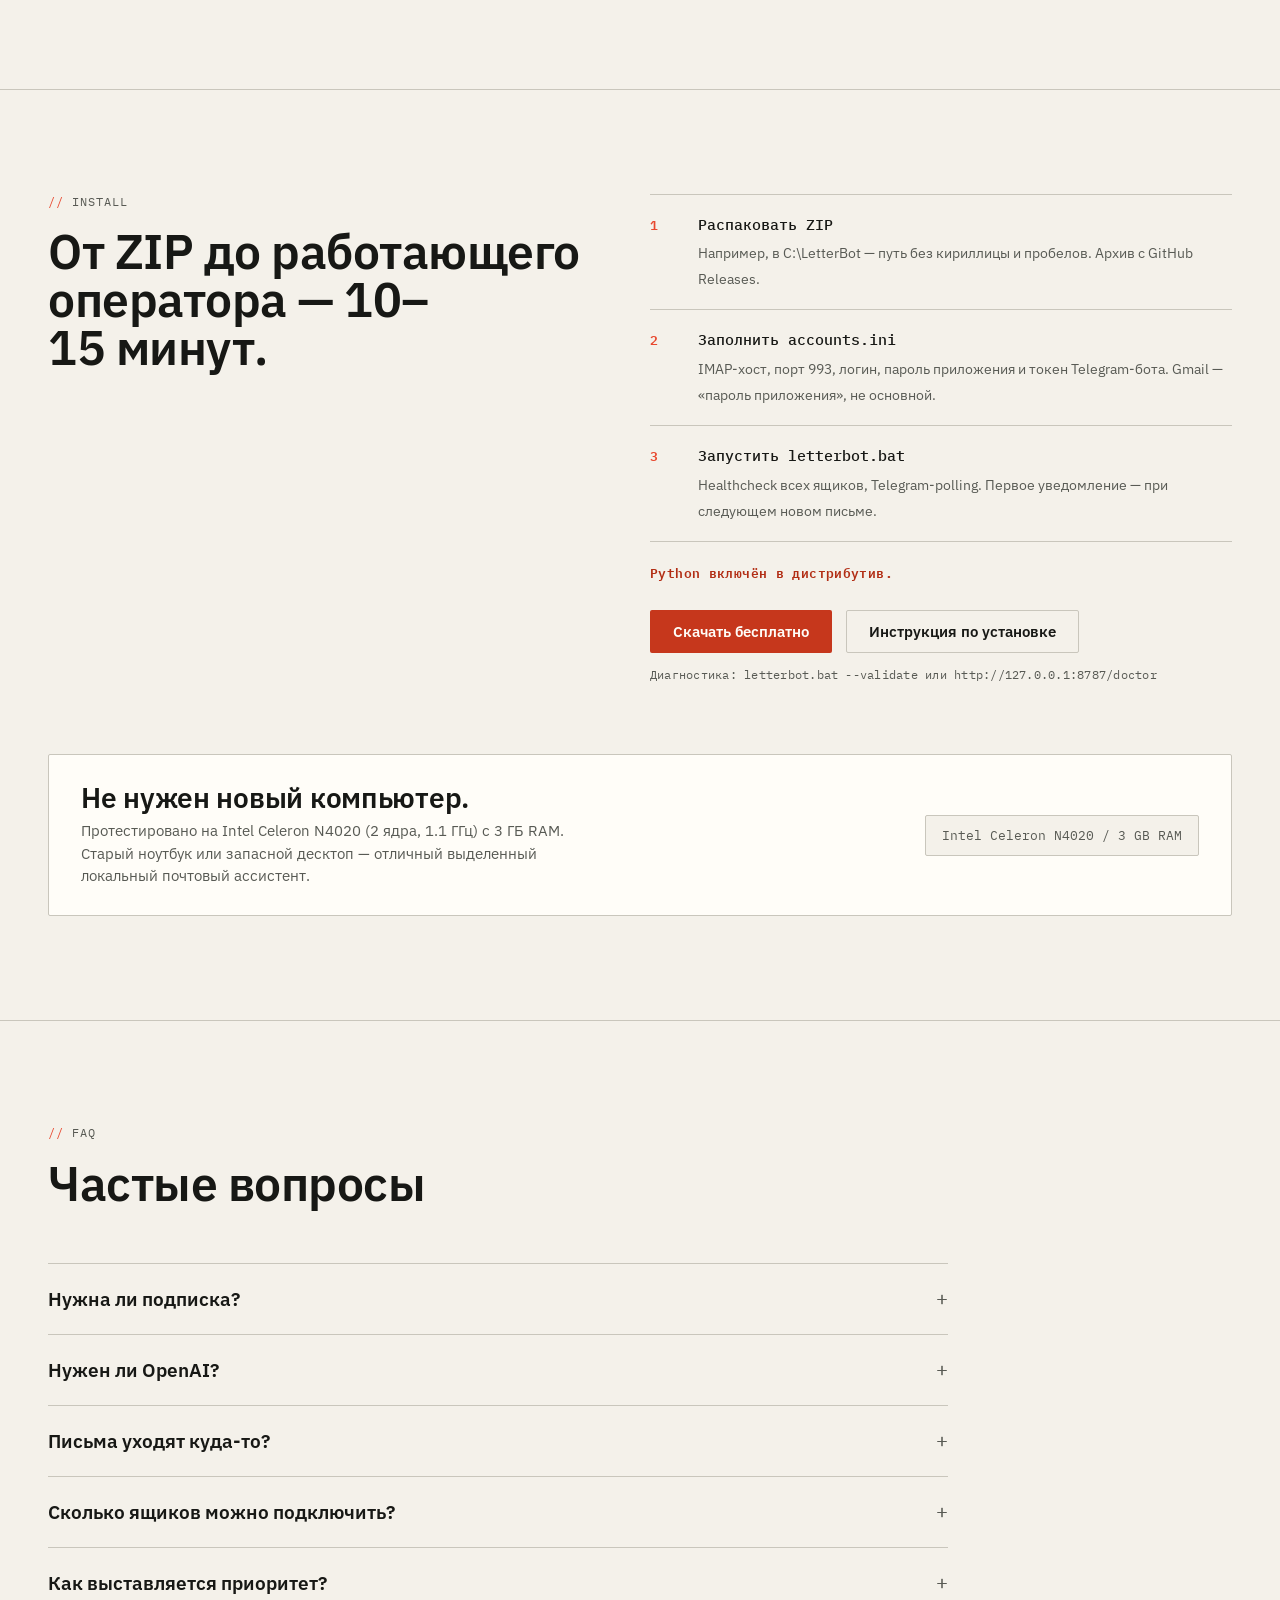
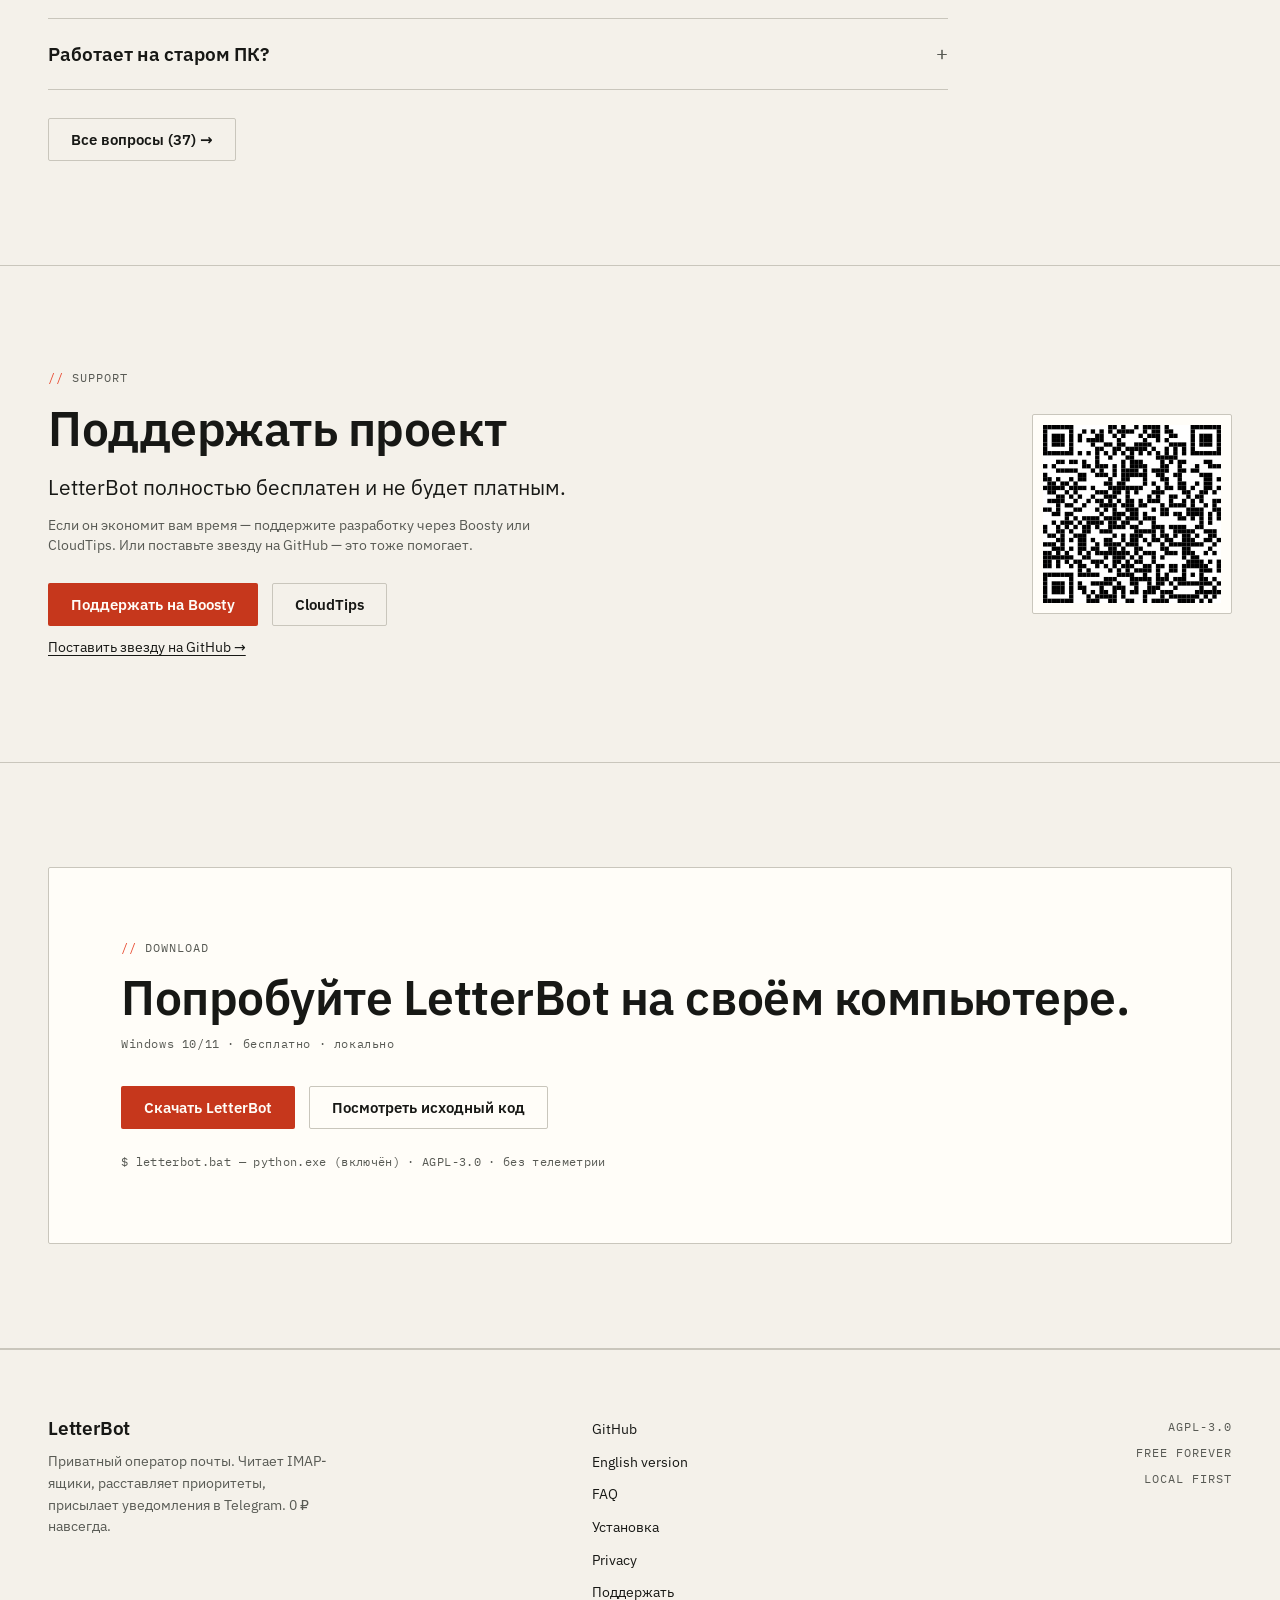
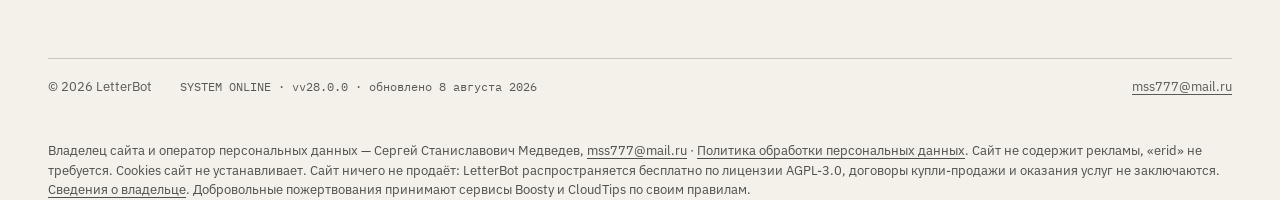
==== commit 4dd16b1d: "fix(legal): ИНН только в политике ПД, в подвале ссылка" ====
--- a/index.html
+++ b/index.html
@@ -820,7 +820,7 @@
         <span class="fb-mono">SYSTEM ONLINE · v<span data-lb-ver>28.0.0</span> · обновлено <span data-lb-updated>27 апреля 2026</span></span>
         <span class="fb-right"><a href="#" data-lb-email>mss777@mail.ru</a></span>
       </div>
-      <div class="legal-note" style="margin-top:18px;font-size:13px;line-height:1.5;opacity:.75">Владелец сайта и оператор персональных данных — Сергей Станиславович Медведев, <a href="mailto:mss777@mail.ru">mss777@mail.ru</a> · <a href="privacy.html">Политика обработки персональных данных</a>. Сайт не содержит рекламы, «erid» не требуется. Cookies сайт не устанавливает. Сайт ничего не продаёт: LetterBot распространяется бесплатно по лицензии AGPL-3.0, договоры купли-продажи и оказания услуг не заключаются. Владелец — Медведев Сергей Станиславович, физическое лицо, применяющее налог на профессиональный доход (самозанятый), ИНН 773210093628; ОГРН/ОГРНИП самозанятым не присваивается. Добровольные пожертвования принимают сервисы Boosty и CloudTips по своим правилам.</div>
+      <div class="legal-note" style="margin-top:18px;font-size:13px;line-height:1.5;opacity:.75">Владелец сайта и оператор персональных данных — Сергей Станиславович Медведев, <a href="mailto:mss777@mail.ru">mss777@mail.ru</a> · <a href="privacy.html">Политика обработки персональных данных</a>. Сайт не содержит рекламы, «erid» не требуется. Cookies сайт не устанавливает. Сайт ничего не продаёт: LetterBot распространяется бесплатно по лицензии AGPL-3.0, договоры купли-продажи и оказания услуг не заключаются. <a href="privacy.html#owner">Сведения о владельце</a>. Добровольные пожертвования принимают сервисы Boosty и CloudTips по своим правилам.</div>
     </div>
   </footer>
 
